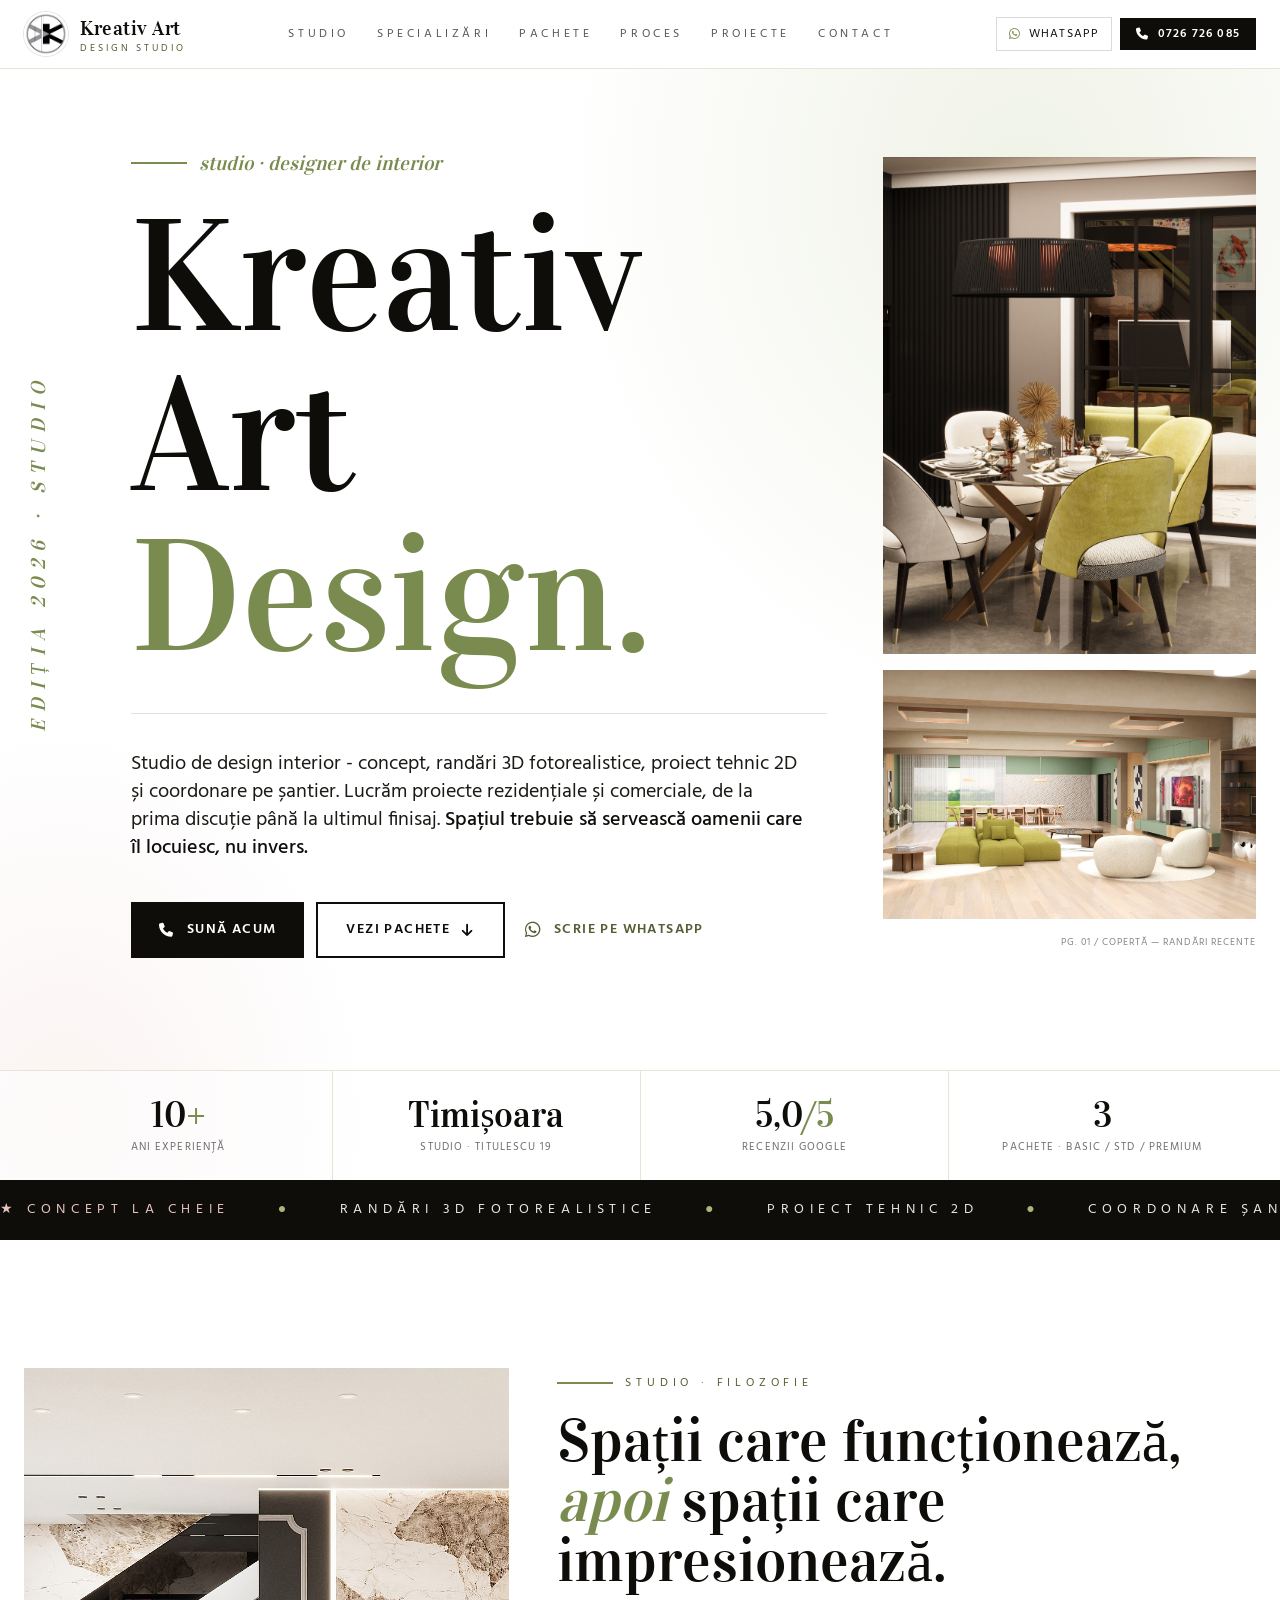
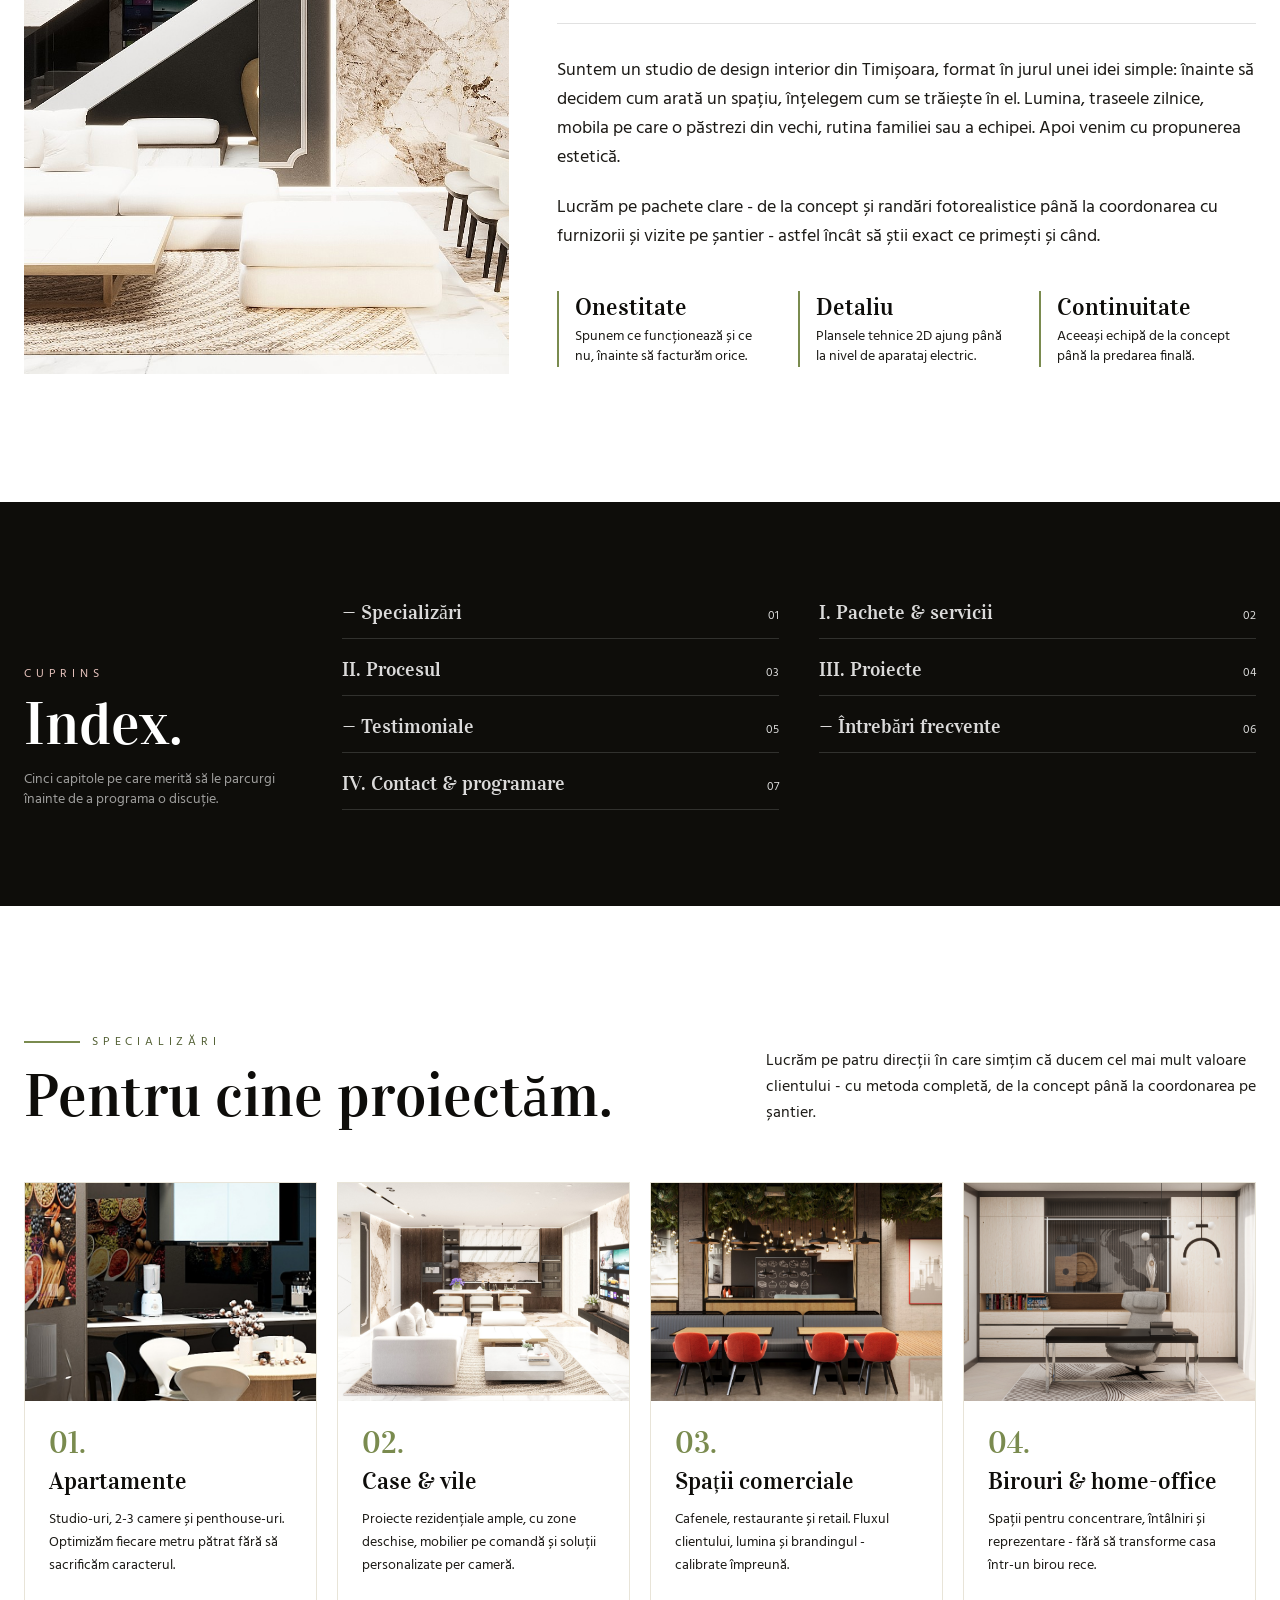
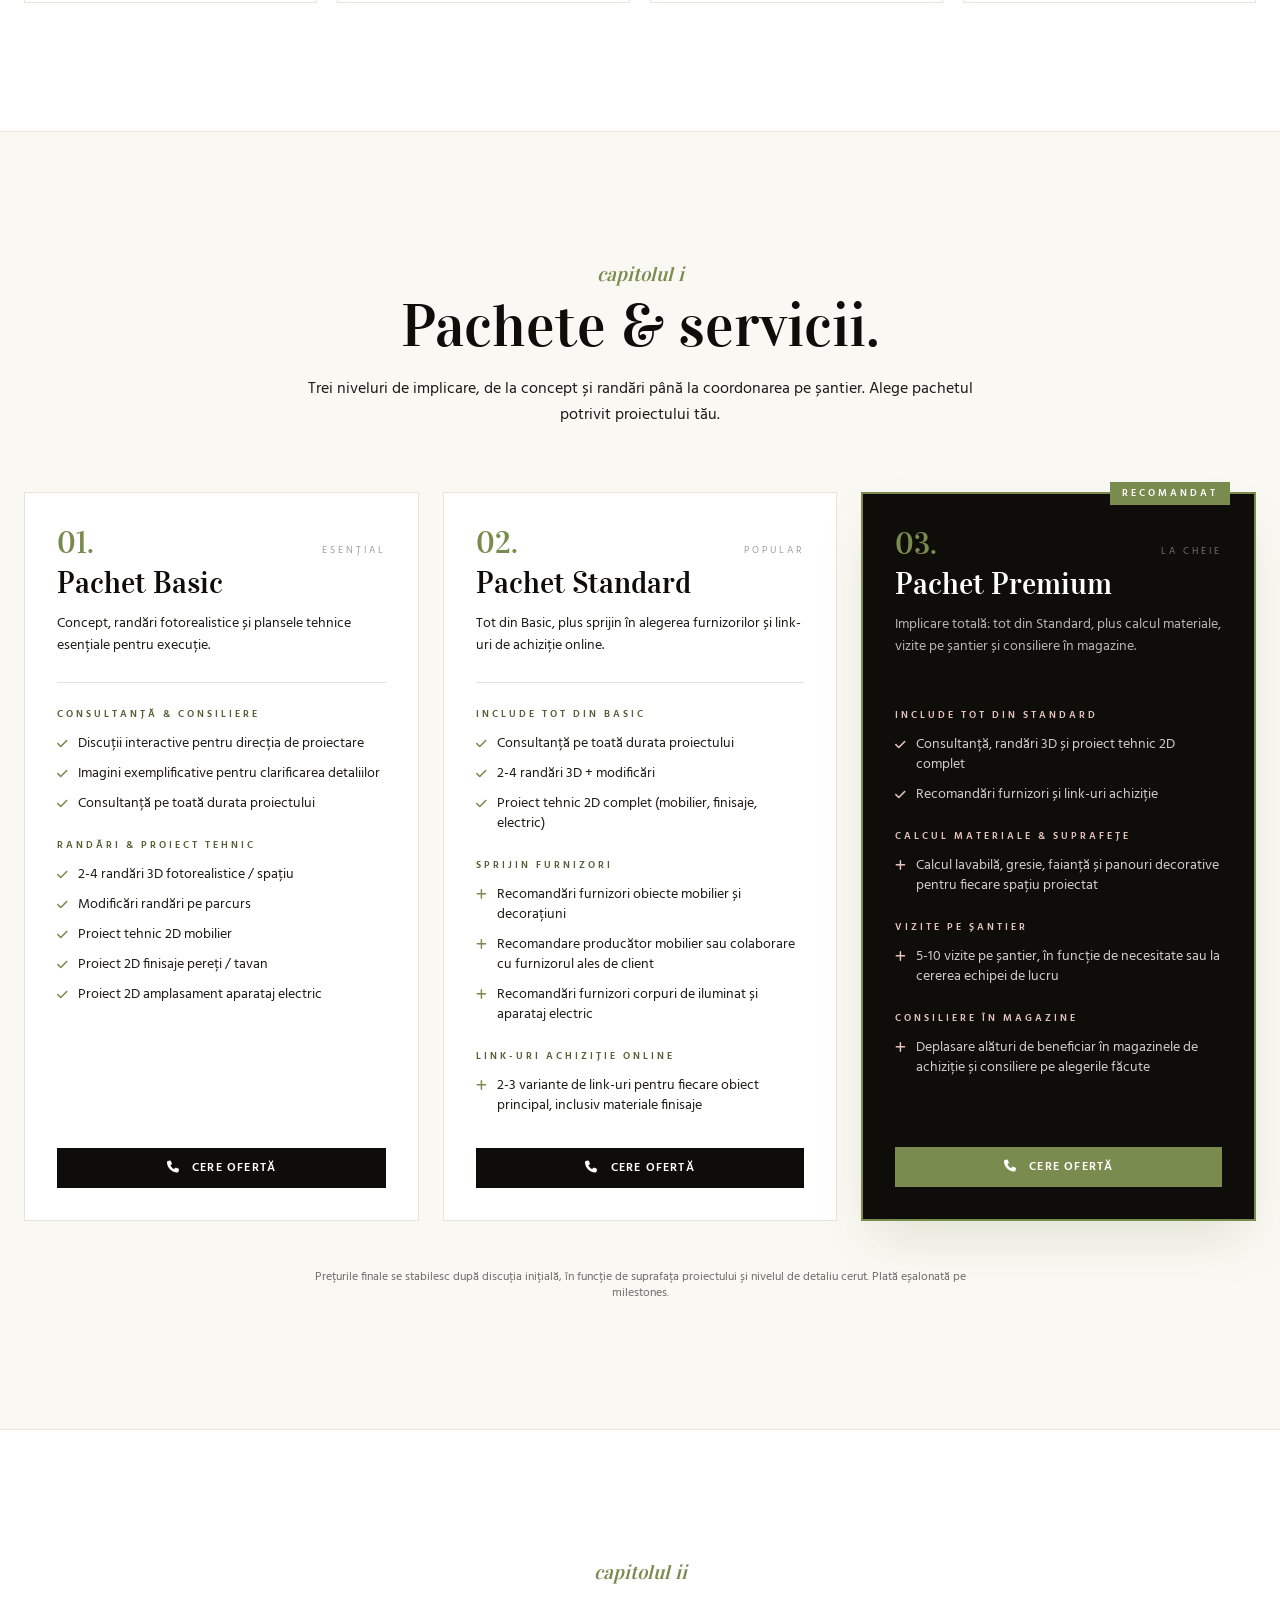
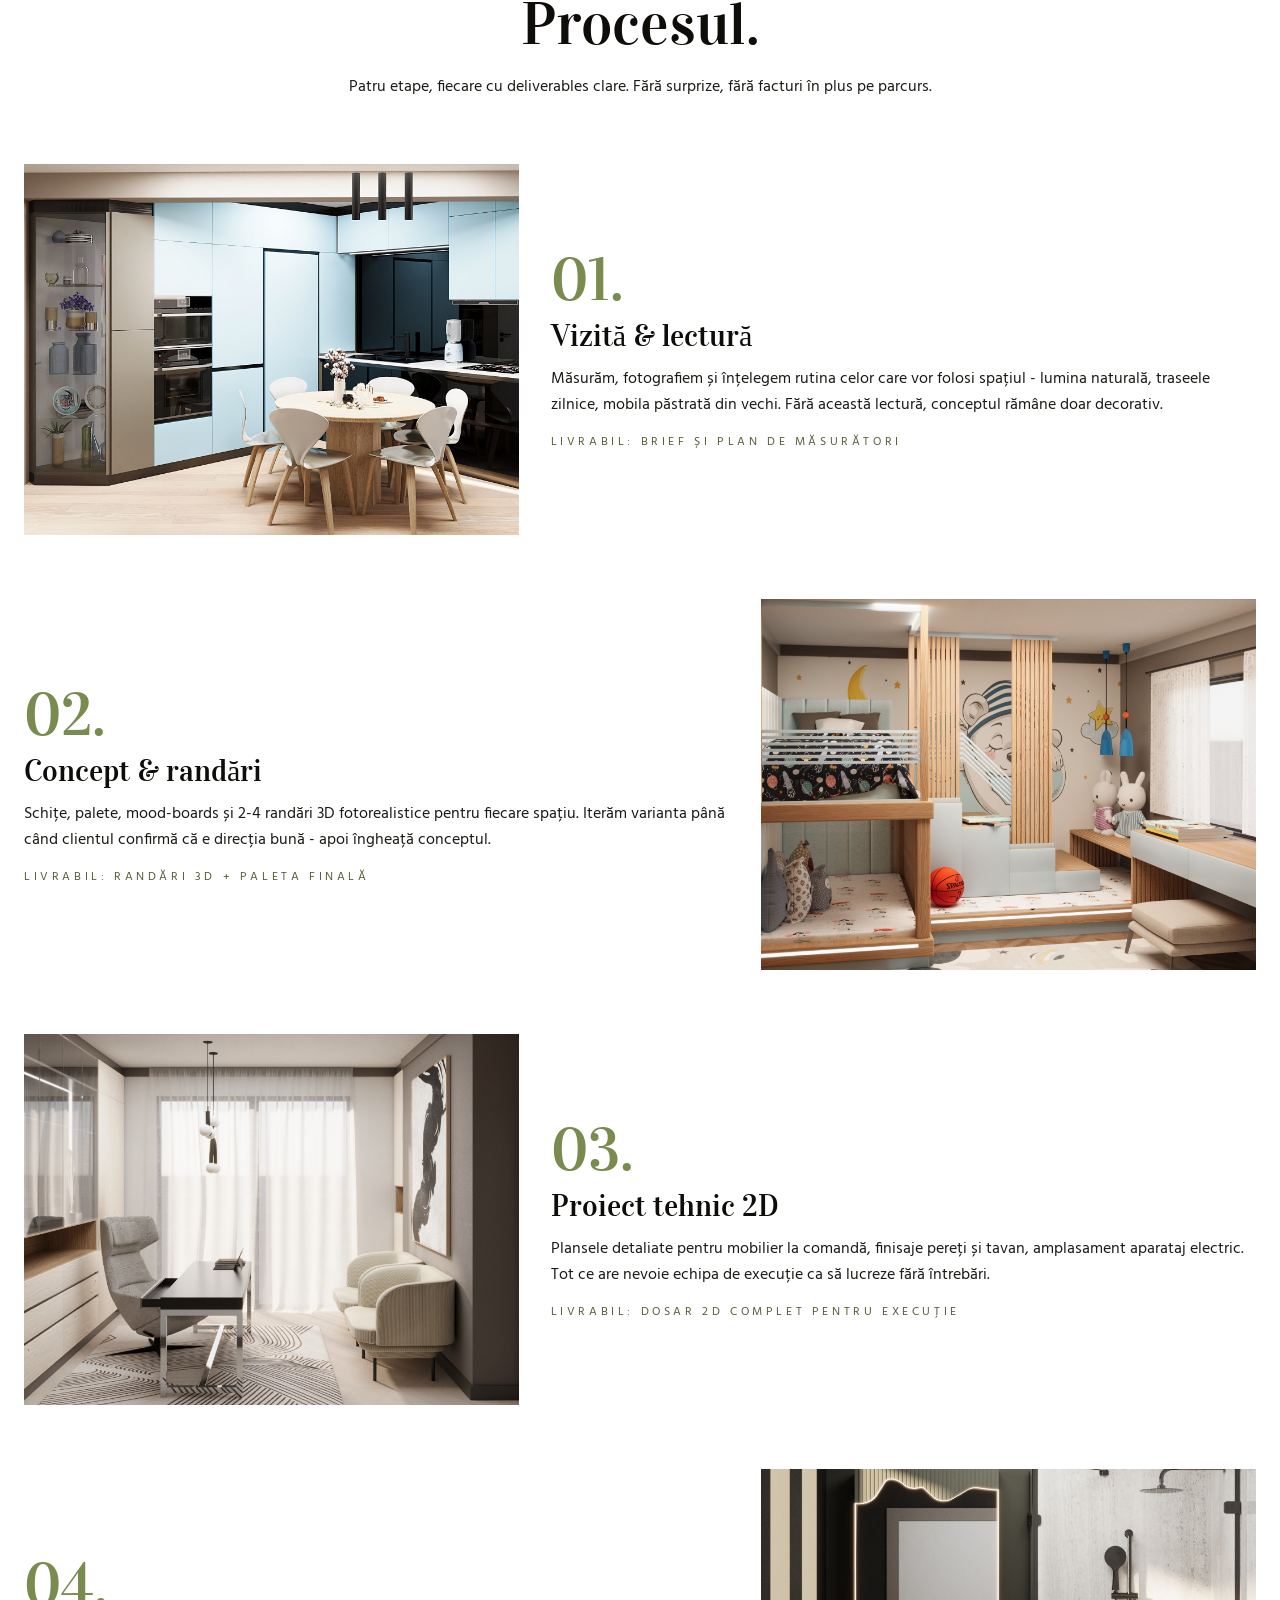
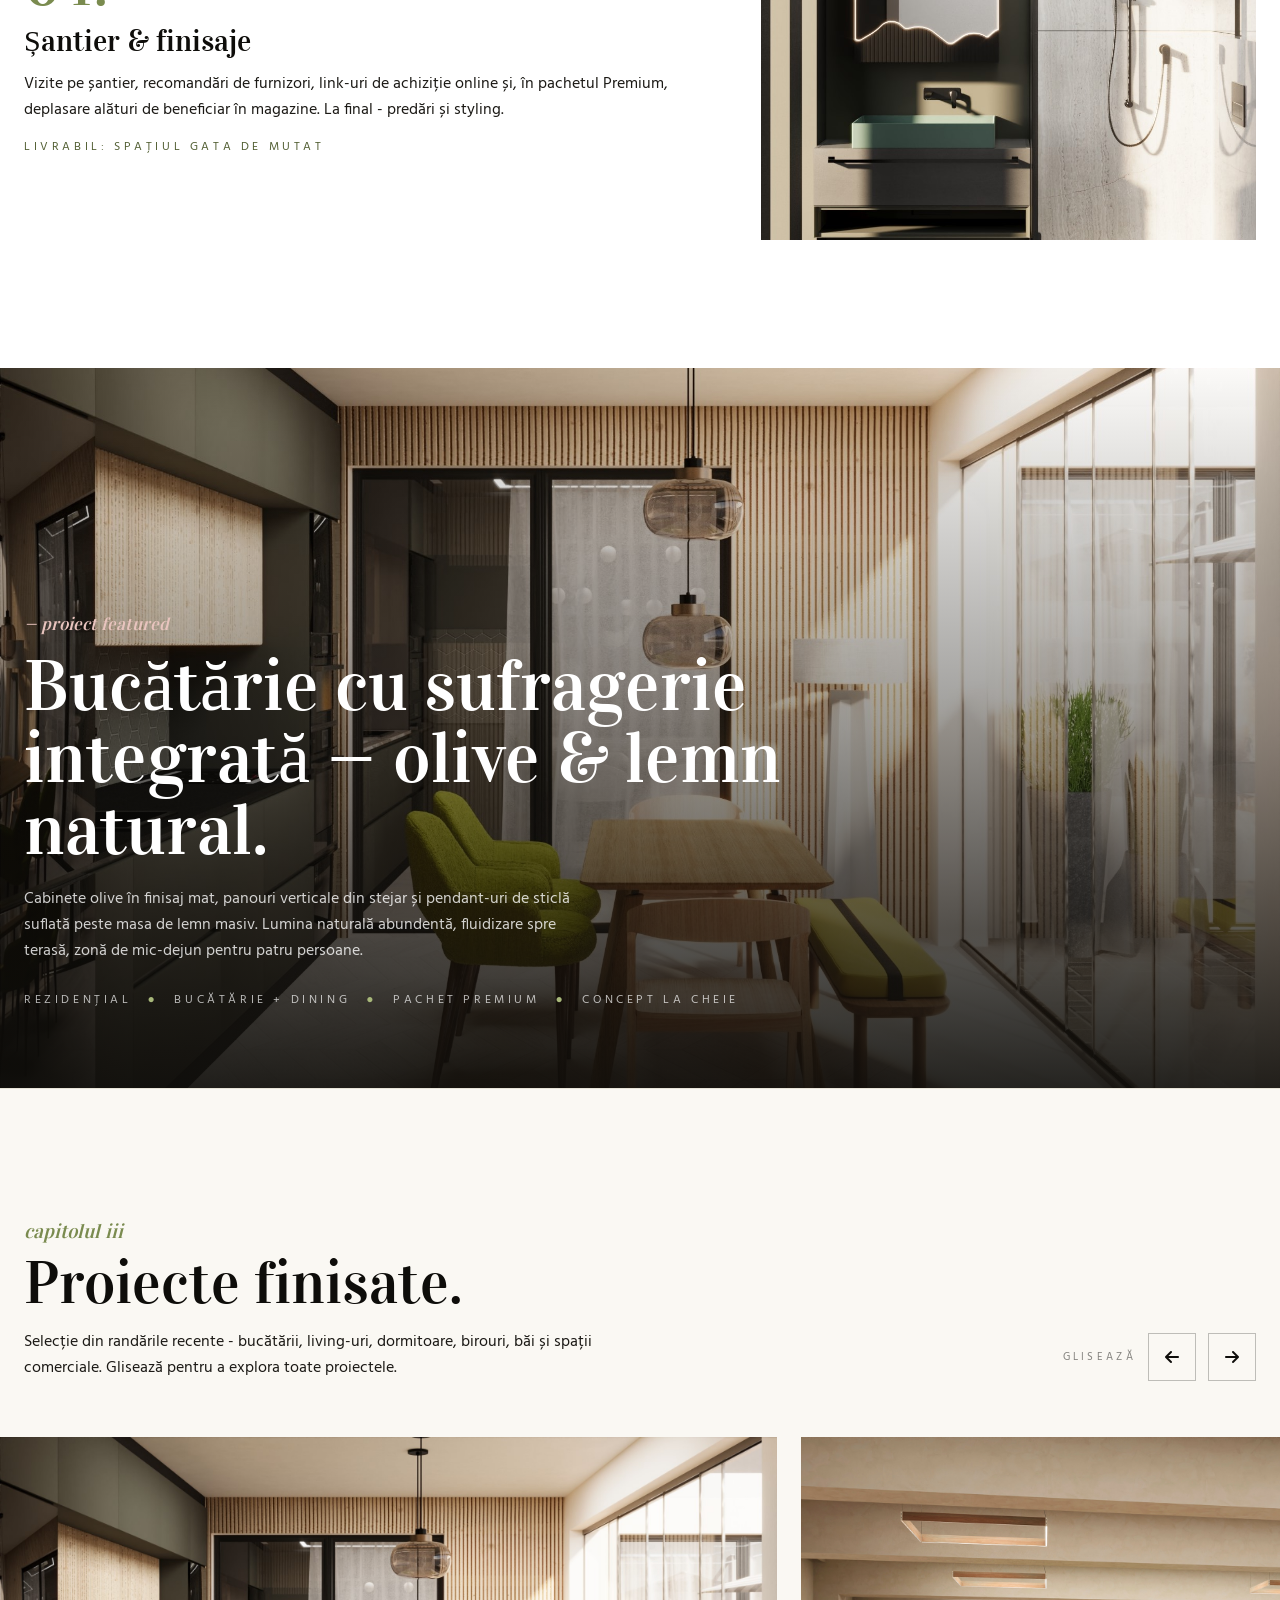
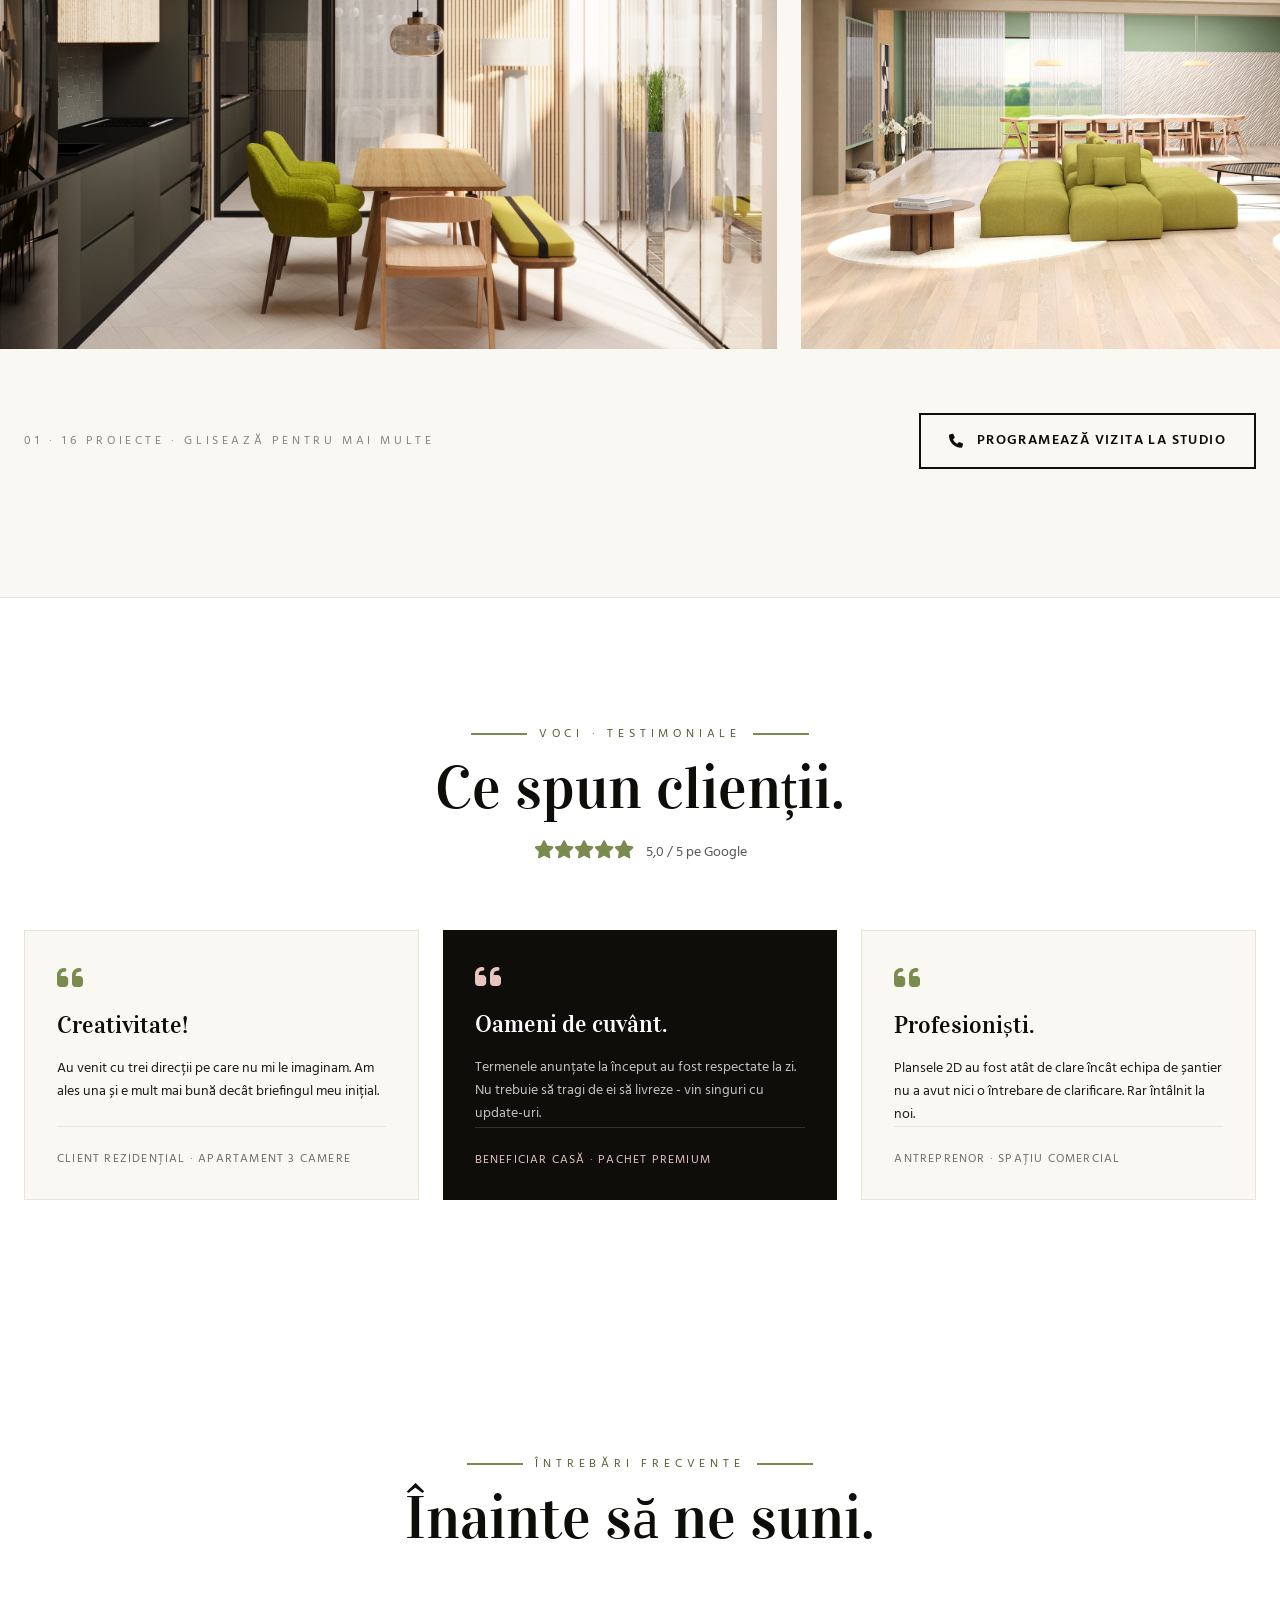
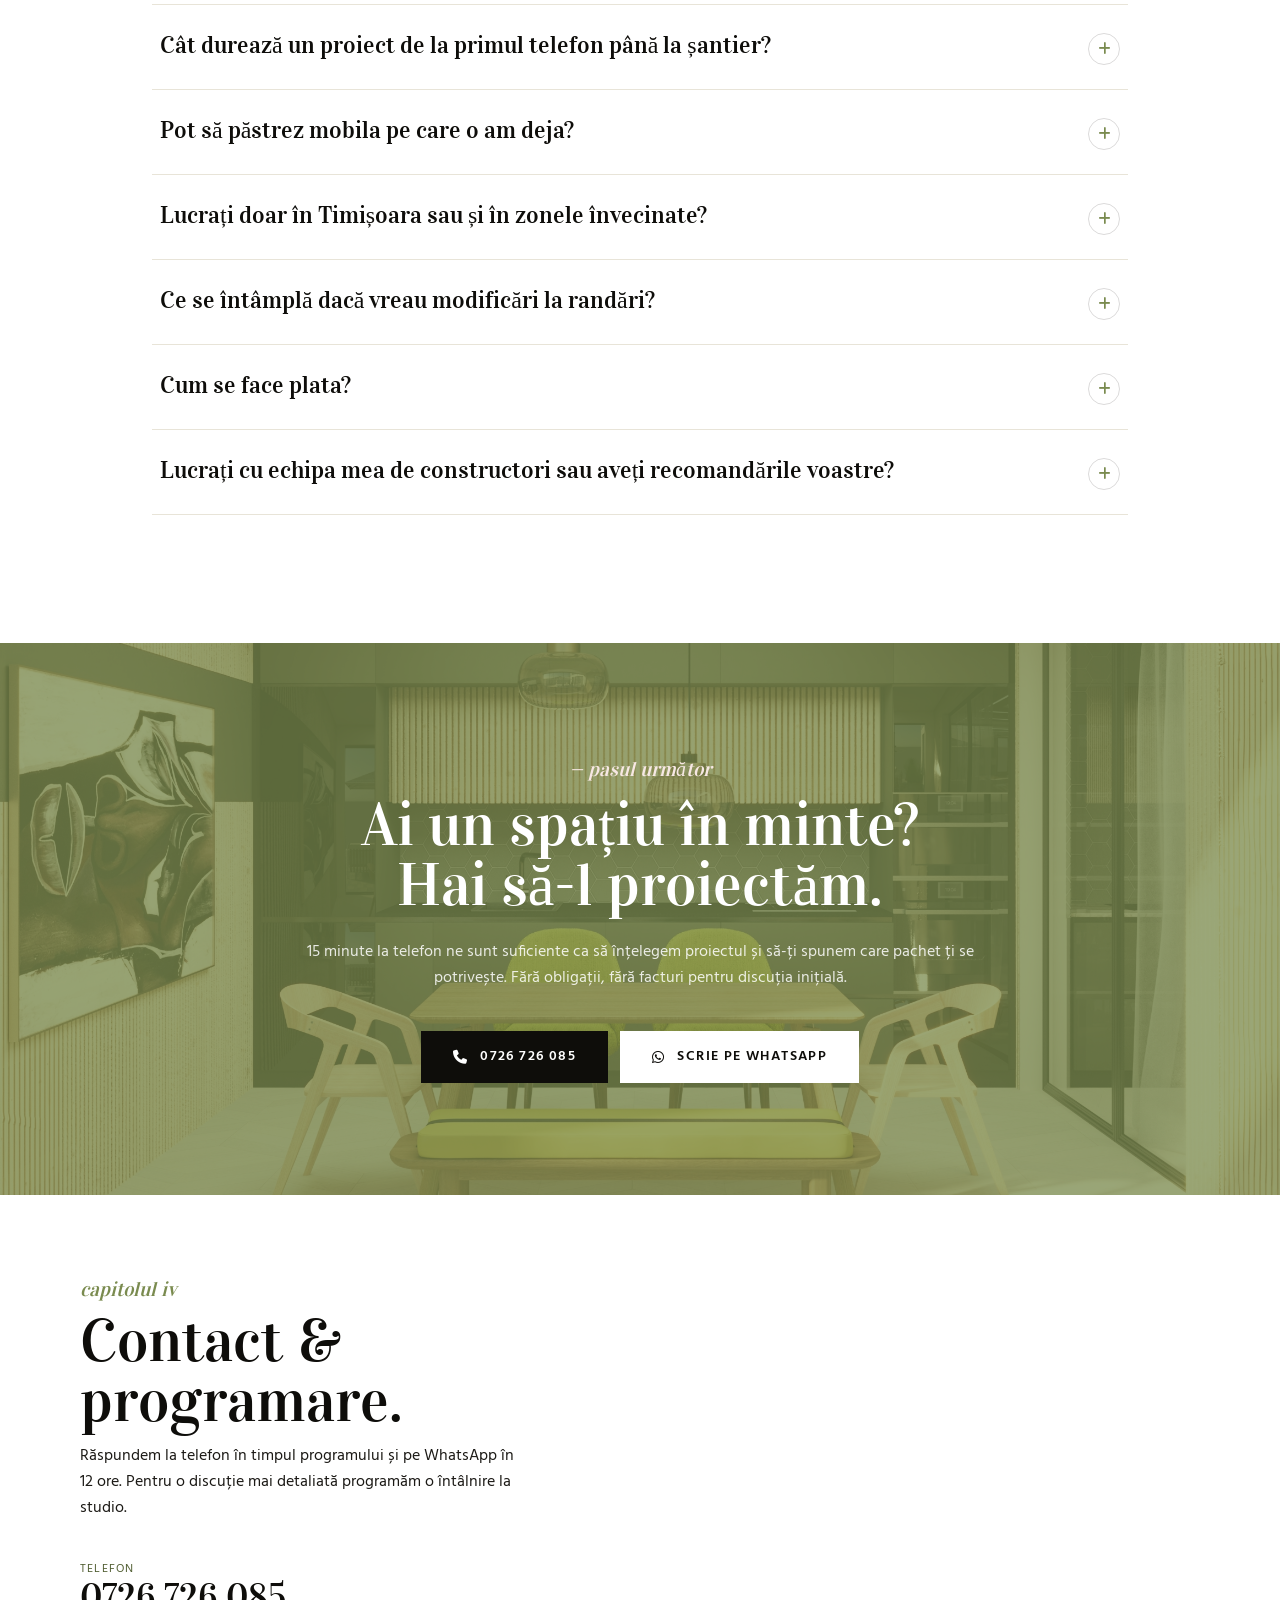
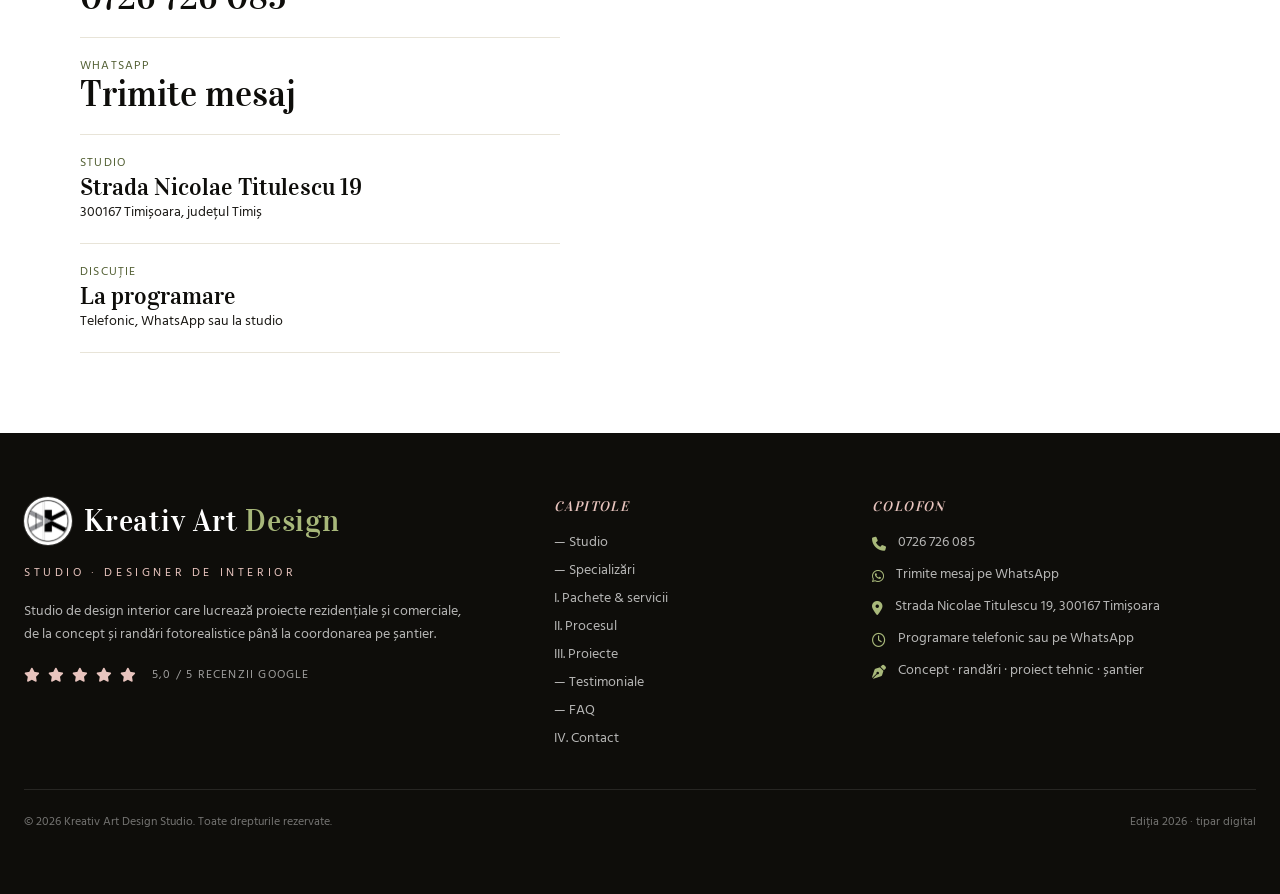
==== site/index.html @ 191ec1cc "initial: kreativ art design studio site with full seo + perf Editorial-style single-page site for Kr" ====
<!DOCTYPE html>
<html lang="ro">
<head>
<meta charset="UTF-8">
<meta name="viewport" content="width=device-width, initial-scale=1.0">
<title>Designer de Interior Timi&#537;oara - Kreativ Art Design Studio | 0726 726 085</title>
<meta name="description" content="Studio de design interior &#238;n Timi&#537;oara. Concept, rand&#259;ri 3D fotorealistice, proiect tehnic 2D &#537;i coordonare pe &#537;antier. Pachete Basic, Standard &#537;i Premium pentru rezidential &#537;i comercial. Sun&#259; 0726 726 085.">
<meta name="robots" content="index,follow,max-image-preview:large">
<meta name="author" content="Kreativ Art Design Studio">
<link rel="canonical" href="https://kreativartdesign.ro/">

<meta name="theme-color" content="#7a8b4f">
<link rel="icon" type="image/x-icon" href="favicon.ico">
<link rel="apple-touch-icon" href="apple-touch-icon.png">

<meta property="og:type" content="website">
<meta property="og:locale" content="ro_RO">
<meta property="og:site_name" content="Kreativ Art Design Studio">
<meta property="og:title" content="Designer de Interior Timi&#537;oara - Kreativ Art Design Studio">
<meta property="og:description" content="Concept, rand&#259;ri 3D fotorealistice, proiect tehnic 2D &#537;i coordonare pe &#537;antier. Pachete Basic, Standard &#537;i Premium &#238;n Timi&#537;oara.">
<meta property="og:url" content="https://kreativartdesign.ro/">
<meta property="og:image" content="https://kreativartdesign.ro/og-cover.png">
<meta property="og:image:width" content="1200">
<meta property="og:image:height" content="630">
<meta property="og:image:alt" content="Kreativ Art Design Studio - designer de interior Timi&#537;oara">

<meta name="twitter:card" content="summary_large_image">
<meta name="twitter:title" content="Designer de Interior Timi&#537;oara - Kreativ Art Design">
<meta name="twitter:description" content="Concept, rand&#259;ri 3D, proiect tehnic 2D &#537;i coordonare pe &#537;antier &#238;n Timi&#537;oara. 0726 726 085.">
<meta name="twitter:image" content="https://kreativartdesign.ro/og-cover.png">

<meta name="geo.region" content="RO-TM">
<meta name="geo.placename" content="Timi&#537;oara, Timi&#537;">
<meta name="geo.position" content="45.7489;21.2087">
<meta name="ICBM" content="45.7489, 21.2087">

<script type="application/ld+json">
{
  "@context": "https://schema.org",
  "@graph": [
    {
      "@type": ["InteriorDesigner","LocalBusiness","ProfessionalService"],
      "@id": "https://kreativartdesign.ro/#localbusiness",
      "name": "Kreativ Art Design Studio",
      "alternateName": "Kreativ Art Design",
      "description": "Studio de design interior din Timișoara - concept, randări 3D fotorealistice, proiect tehnic 2D și coordonare pe șantier pentru proiecte rezidențiale și comerciale.",
      "url": "https://kreativartdesign.ro/",
      "image": "https://kreativartdesign.ro/og-cover.png",
      "logo": "https://kreativartdesign.ro/logo/737780c9-791a-48b4-a59b-40d931b1de1c.jpg",
      "telephone": "+40726726085",
      "priceRange": "$$",
      "currenciesAccepted": "RON",
      "paymentAccepted": "Cash, Credit Card, Bank Transfer",
      "address": {
        "@type": "PostalAddress",
        "streetAddress": "Strada Nicolae Titulescu 19",
        "addressLocality": "Timișoara",
        "postalCode": "300167",
        "addressRegion": "Timiș",
        "addressCountry": "RO"
      },
      "geo": {
        "@type": "GeoCoordinates",
        "latitude": 45.7489,
        "longitude": 21.2087
      },
      "hasMap": "https://www.google.com/maps?q=Strada+Nicolae+Titulescu+19,+Timi%C8%99oara+300167",
      "areaServed": [
        {"@type": "City", "name": "Timișoara"},
        {"@type": "AdministrativeArea", "name": "Județul Timiș"}
      ],
      "openingHoursSpecification": [{
        "@type": "OpeningHoursSpecification",
        "dayOfWeek": ["Monday","Tuesday","Wednesday","Thursday","Friday"],
        "opens": "09:00",
        "closes": "18:00"
      }],
      "knowsAbout": [
        "Design interior rezidențial",
        "Design interior comercial",
        "Randări 3D fotorealistice",
        "Proiect tehnic 2D",
        "Coordonare șantier",
        "Mobilier la comandă",
        "Amenajări apartamente",
        "Amenajări case și vile"
      ],
      "aggregateRating": {
        "@type": "AggregateRating",
        "ratingValue": "5.0",
        "reviewCount": "12",
        "bestRating": "5",
        "worstRating": "1"
      },
      "hasOfferCatalog": {
        "@type": "OfferCatalog",
        "name": "Pachete design interior - Kreativ Art Design Studio",
        "itemListElement": [
          {"@type": "Offer", "name": "Pachet Basic", "itemOffered": {"@type": "Service", "name": "Pachet Basic - concept și proiect tehnic", "description": "Concept, 2-4 randări 3D fotorealistice per spațiu cu modificări incluse, proiect tehnic 2D pentru mobilier, finisaje și amplasament aparataj electric."}},
          {"@type": "Offer", "name": "Pachet Standard", "itemOffered": {"@type": "Service", "name": "Pachet Standard - design interior cu sprijin furnizori", "description": "Tot din Basic plus recomandări furnizori mobilier, decorațiuni și iluminat, link-uri de achiziție online (2-3 variante per obiect)."}},
          {"@type": "Offer", "name": "Pachet Premium", "itemOffered": {"@type": "Service", "name": "Pachet Premium - la cheie cu coordonare șantier", "description": "Tot din Standard plus calcul materiale (lavabilă, gresie, faianță, panouri), 5-10 vizite pe șantier și consiliere în magazine alături de beneficiar."}},
          {"@type": "Offer", "itemOffered": {"@type": "Service", "name": "Design interior apartamente Timișoara", "description": "Studio-uri, apartamente 2-3 camere și penthouse-uri - optimizare metru pătrat și caracter."}},
          {"@type": "Offer", "itemOffered": {"@type": "Service", "name": "Design interior case și vile", "description": "Proiecte rezidențiale ample cu zone deschise, mobilier pe comandă și soluții personalizate per cameră."}},
          {"@type": "Offer", "itemOffered": {"@type": "Service", "name": "Design interior spații comerciale", "description": "Cafenele, restaurante și retail - flux client, lumină și branding calibrate împreună."}},
          {"@type": "Offer", "itemOffered": {"@type": "Service", "name": "Design birouri și home-office", "description": "Spații pentru concentrare, întâlniri și reprezentare fără ca locuința să devină un birou rece."}}
        ]
      }
    },
    {
      "@type": "WebSite",
      "@id": "https://kreativartdesign.ro/#website",
      "url": "https://kreativartdesign.ro/",
      "name": "Kreativ Art Design Studio",
      "inLanguage": "ro-RO",
      "publisher": {"@id": "https://kreativartdesign.ro/#localbusiness"}
    },
    {
      "@type": "FAQPage",
      "@id": "https://kreativartdesign.ro/#faq",
      "mainEntity": [
        {
          "@type": "Question",
          "name": "Cât durează un proiect de la primul telefon până la șantier?",
          "acceptedAnswer": {"@type": "Answer", "text": "Pentru un apartament tipic, conceptul + randările durează 3-5 săptămâni, iar proiectul tehnic 2D mai ia 2-3 săptămâni. Pentru case sau spații comerciale, planificăm minim 8-10 săptămâni înainte de începerea șantierului."}
        },
        {
          "@type": "Question",
          "name": "Pot să păstrez mobila pe care o am deja?",
          "acceptedAnswer": {"@type": "Answer", "text": "Da. La etapa de vizită inventariem ce vrei să păstrezi - canapele, biblioteci, piese cu valoare emoțională - și conceptul se construiește în jurul lor. E mai ieftin pentru tine și sustenabil ca abordare."}
        },
        {
          "@type": "Question",
          "name": "Lucrați doar în Timișoara sau și în zonele învecinate?",
          "acceptedAnswer": {"@type": "Answer", "text": "Studio-ul este în Timișoara și aici concentrăm activitatea, de la prima vizită până la ultima vizită pe șantier. Pentru proiecte din afara orașului discutăm de la caz la caz."}
        },
        {
          "@type": "Question",
          "name": "Ce se întâmplă dacă vreau modificări la randări?",
          "acceptedAnswer": {"@type": "Answer", "text": "Modificările sunt incluse în toate cele trei pachete - iterăm până când randarea reflectă exact ce vrei. La un moment dat înghețăm conceptul de comun acord, ca să putem trece la proiectul tehnic."}
        },
        {
          "@type": "Question",
          "name": "Cum se face plata?",
          "acceptedAnswer": {"@type": "Answer", "text": "Plata se eșalonează pe etape: avans la semnarea contractului, tranșă după aprobarea conceptului și restul la livrarea proiectului tehnic. Pentru pachetul Premium, vizitele și consilierea în magazine se contractează separat după caz."}
        },
        {
          "@type": "Question",
          "name": "Lucrați cu echipa mea de constructori sau aveți recomandările voastre?",
          "acceptedAnswer": {"@type": "Answer", "text": "Amândouă variantele funcționează. Putem lucra cu echipa ta - plansele tehnice 2D sunt suficient de detaliate să fie executate de orice firmă serioasă. Sau venim cu recomandări de antreprenori și furnizori cu care am mai colaborat."}
        }
      ]
    }
  ]
}
</script>

<link rel="preconnect" href="https://fonts.googleapis.com">
<link rel="preconnect" href="https://fonts.gstatic.com" crossorigin>
<link rel="preconnect" href="https://cdnjs.cloudflare.com" crossorigin>
<link rel="dns-prefetch" href="https://unpkg.com">
<link href="https://fonts.googleapis.com/css2?family=Vidaloka&family=Hind:wght@300;400;500;600;700&display=swap" rel="stylesheet">

<link rel="stylesheet" href="styles.css">
<link rel="stylesheet" href="https://cdnjs.cloudflare.com/ajax/libs/font-awesome/6.5.1/css/all.min.css">
<link href="https://unpkg.com/aos@2.3.1/dist/aos.css" rel="stylesheet">
<style>
  body { font-family: 'Hind', sans-serif; background: #ffffff; color: #0e0d0a; }
  .display { font-family: 'Vidaloka', serif; }
  .sr-only { position:absolute; width:1px; height:1px; padding:0; margin:-1px; overflow:hidden; clip:rect(0,0,0,0); white-space:nowrap; border:0; }
  .num { font-family: 'Vidaloka', serif; color: #7a8b4f; }
  .hairline { width: 100%; height: 1px; background: rgba(14,13,10,0.12); }
  .accent-bar { width: 56px; height: 2px; background: #7a8b4f; }
  html, body { overflow-x: clip; }

  /* Vertical decorative text */
  .vrl { writing-mode: vertical-rl; transform: rotate(180deg); letter-spacing: 0.4em; }

  /* Marquee */
  .marquee-track { display: flex; gap: 3rem; width: max-content; animation: marquee 38s linear infinite; }
  @keyframes marquee {
    0% { transform: translateX(0); }
    100% { transform: translateX(-50%); }
  }

  /* Project image hover */
  .zoom { overflow: hidden; }
  .zoom img { transition: transform 700ms cubic-bezier(0.16, 1, 0.3, 1); }
  .zoom:hover img { transform: scale(1.05); }

  /* FAQ details marker */
  details > summary { list-style: none; cursor: pointer; }
  details > summary::-webkit-details-marker { display: none; }
  details[open] .faq-icon { transform: rotate(45deg); }
  .faq-icon { transition: transform 250ms; }

  /* Subtle dotted divider */
  .dot-row { background-image: radial-gradient(circle, rgba(14,13,10,0.18) 1px, transparent 1.4px); background-size: 14px 14px; background-repeat: repeat-x; height: 14px; }

  /* Hero gradient hint */
  .hero-bg { background:
    radial-gradient(60% 80% at 80% 10%, rgba(168,184,122,0.18), transparent 60%),
    radial-gradient(40% 60% at 5% 95%, rgba(232,196,190,0.20), transparent 60%),
    #ffffff;
  }
</style>
</head>
<body class="bg-white text-ink-700">

<!-- ================= HEADER ================= -->
<header class="sticky top-0 z-50 bg-white/90 backdrop-blur border-b border-line">
  <div class="max-w-7xl mx-auto px-4 md:px-6 py-3 flex items-center justify-between gap-4">
    <a href="#book" class="flex items-center gap-3 shrink-0">
      <img src="logo/737780c9-791a-48b4-a59b-40d931b1de1c.jpg" alt="Kreativ Art Design Studio" class="h-11 w-11 rounded-full object-cover ring-1 ring-line">
      <span class="hidden sm:flex flex-col leading-tight">
        <span class="display text-xl text-ink-700 tracking-wide">Kreativ Art</span>
        <span class="text-[10px] uppercase tracking-[0.3em] text-olive-700">design studio</span>
      </span>
    </a>
    <nav class="hidden lg:flex items-center gap-7 text-xs uppercase tracking-[0.3em] text-ink-700/70">
      <a href="#filozofie" class="hover:text-olive-500 transition">Studio</a>
      <a href="#specializari" class="hover:text-olive-500 transition">Specializări</a>
      <a href="#capitole" class="hover:text-olive-500 transition">Pachete</a>
      <a href="#proces" class="hover:text-olive-500 transition">Proces</a>
      <a href="#proiecte" class="hover:text-olive-500 transition">Proiecte</a>
      <a href="#contact" class="hover:text-olive-500 transition">Contact</a>
    </nav>
    <div class="flex items-center gap-2 shrink-0">
      <a href="https://wa.me/40726726085" class="hidden md:inline-flex items-center gap-2 border border-ink-700/15 hover:border-olive-500 hover:text-olive-500 text-xs uppercase tracking-widest px-3 py-2 transition">
        <i class="fa-brands fa-whatsapp text-olive-500"></i> WhatsApp
      </a>
      <a href="tel:0726726085" aria-label="Sun&#259; 0726 726 085" class="inline-flex items-center gap-2 bg-ink-700 text-white hover:bg-olive-500 px-4 py-2 text-xs uppercase tracking-widest font-semibold transition">
        <i class="fa-solid fa-phone"></i> <span class="hidden sm:inline">0726 726 085</span>
      </a>
    </div>
  </div>
</header>

<!-- ================= HERO ================= -->
<section id="book" class="hero-bg relative">
  <div class="max-w-7xl mx-auto px-4 md:px-6 pt-8 md:pt-20 pb-12 md:pb-28 grid lg:grid-cols-12 gap-8 lg:gap-14 items-center">
    <!-- Vertical edition tag -->
    <div class="hidden lg:block lg:col-span-1">
      <p class="display italic text-olive-500 text-xl vrl">EDIȚIA 2026 · STUDIO</p>
    </div>

    <!-- Headline + copy -->
    <div class="lg:col-span-7" data-aos="fade-up">
      <div class="flex items-center gap-3 mb-4 md:mb-5">
        <span class="accent-bar"></span>
        <p class="display italic text-olive-500 text-base md:text-xl">studio · designer de interior</p>
      </div>
      <h1 class="display text-[3.25rem] sm:text-7xl md:text-8xl lg:text-[10rem] leading-[0.92] text-ink-700">
        Kreativ<br>Art<br><span class="text-olive-500">Design.</span>
      </h1>
      <h2 class="sr-only">Designer de interior &#238;n Timi&#537;oara &#8211; concept, rand&#259;ri 3D, proiect tehnic 2D &#537;i coordonare &#537;antier</h2>
      <div class="hairline my-6 md:my-9"></div>
      <p class="text-base md:text-xl text-ink-500 leading-relaxed max-w-2xl">
        Studio de design interior - concept, randări 3D fotorealistice, proiect tehnic 2D și coordonare pe șantier.
        Lucrăm proiecte rezidențiale și comerciale, de la prima discuție până la ultimul finisaj.
        <span class="text-ink-700 font-medium">Spațiul trebuie să servească oamenii care îl locuiesc, nu invers.</span>
      </p>
      <div class="mt-7 md:mt-10 flex flex-col sm:flex-row sm:flex-wrap gap-3">
        <a href="tel:0726726085" class="inline-flex items-center justify-center gap-3 bg-ink-700 text-white px-7 py-4 hover:bg-olive-500 transition font-semibold text-sm uppercase tracking-widest">
          <i class="fa-solid fa-phone"></i> Sună acum
        </a>
        <a href="#capitole" class="inline-flex items-center justify-center gap-3 border-2 border-ink-700 text-ink-700 px-7 py-4 hover:bg-ink-700 hover:text-white transition font-semibold text-sm uppercase tracking-widest">
          Vezi pachete <i class="fa-solid fa-arrow-down"></i>
        </a>
        <a href="https://wa.me/40726726085" class="inline-flex items-center justify-center gap-3 text-olive-700 hover:text-olive-500 px-2 py-4 transition font-semibold text-sm uppercase tracking-widest">
          <i class="fa-brands fa-whatsapp text-lg"></i> Scrie pe WhatsApp
        </a>
      </div>
    </div>

    <!-- Photo stack: stacked landscape on mobile, portrait pair on lg -->
    <div class="lg:col-span-4 grid grid-cols-1 sm:grid-cols-2 lg:grid-cols-1 gap-3 sm:gap-4" data-aos="fade-left">
      <div class="zoom aspect-[16/10] sm:aspect-[3/4] lg:aspect-[3/4] bg-rose-300 overflow-hidden">
        <img src="images/Bucataria%206.jpg" alt="Render bucătărie - proiect Kreativ Art Design Studio" class="w-full h-full object-cover">
      </div>
      <div class="zoom aspect-[16/10] sm:aspect-[4/5] lg:aspect-[3/2] bg-olive-200 overflow-hidden">
        <img src="images/1.1.jpg" alt="Living open-plan cu canapele verzi și pereți sage" class="w-full h-full object-cover">
      </div>
      <p class="hidden lg:block text-[10px] uppercase tracking-widest text-ink-700/50 text-right">PG. 01 / COPERTĂ — randări recente</p>
    </div>
  </div>

  <!-- Inline stat strip -->
  <div class="border-t border-line bg-white/60">
    <div class="max-w-7xl mx-auto px-2 md:px-6 grid grid-cols-2 md:grid-cols-4 divide-x divide-line">
      <div class="py-5 md:py-6 px-3 md:px-4 text-center">
        <p class="display text-2xl md:text-4xl text-ink-700">10<span class="text-olive-500">+</span></p>
        <p class="text-[10px] md:text-[11px] uppercase tracking-widest text-ink-700/60 mt-1">ani experiență</p>
      </div>
      <div class="py-5 md:py-6 px-3 md:px-4 text-center">
        <p class="display text-2xl md:text-4xl text-ink-700">Timișoara</p>
        <p class="text-[10px] md:text-[11px] uppercase tracking-widest text-ink-700/60 mt-1">studio · Titulescu 19</p>
      </div>
      <div class="py-5 md:py-6 px-3 md:px-4 text-center">
        <p class="display text-2xl md:text-4xl text-ink-700">5,0<span class="text-olive-500">/5</span></p>
        <p class="text-[10px] md:text-[11px] uppercase tracking-widest text-ink-700/60 mt-1">recenzii Google</p>
      </div>
      <div class="py-5 md:py-6 px-3 md:px-4 text-center">
        <p class="display text-2xl md:text-4xl text-ink-700">3</p>
        <p class="text-[10px] md:text-[11px] uppercase tracking-widest text-ink-700/60 mt-1">pachete · Basic / Std / Premium</p>
      </div>
    </div>
  </div>
</section>

<!-- ================= MARQUEE STRIP ================= -->
<section class="bg-ink-700 text-white py-5 overflow-hidden">
  <div class="marquee-track text-[11px] md:text-sm uppercase tracking-[0.4em] whitespace-nowrap">
    <span class="text-rose-300">★ Concept la cheie</span>
    <span class="text-olive-300">●</span>
    <span class="text-white/90">Randări 3D fotorealistice</span>
    <span class="text-olive-300">●</span>
    <span class="text-white/90">Proiect tehnic 2D</span>
    <span class="text-olive-300">●</span>
    <span class="text-white/90">Coordonare șantier</span>
    <span class="text-olive-300">●</span>
    <span class="text-white/90">Timișoara</span>
    <span class="text-olive-300">●</span>
    <span class="text-rose-300">★ 5,0 / 5 Google</span>
    <span class="text-olive-300">●</span>
    <!-- Duplicate for seamless loop -->
    <span class="text-rose-300">★ Concept la cheie</span>
    <span class="text-olive-300">●</span>
    <span class="text-white/90">Randări 3D fotorealistice</span>
    <span class="text-olive-300">●</span>
    <span class="text-white/90">Proiect tehnic 2D</span>
    <span class="text-olive-300">●</span>
    <span class="text-white/90">Coordonare șantier</span>
    <span class="text-olive-300">●</span>
    <span class="text-white/90">Timișoara</span>
    <span class="text-olive-300">●</span>
    <span class="text-rose-300">★ 5,0 / 5 Google</span>
    <span class="text-olive-300">●</span>
  </div>
</section>

<!-- ================= FILOZOFIE / DESPRE ================= -->
<section id="filozofie" class="py-24 md:py-32 bg-white">
  <div class="max-w-7xl mx-auto px-4 md:px-6 grid lg:grid-cols-12 gap-12 items-center">
    <div class="lg:col-span-5" data-aos="fade-right">
      <div class="zoom aspect-[4/5] overflow-hidden">
        <img src="images/3.2.jpg" alt="Living open-plan cu zonă de dining și marmură - proiect rezidențial" class="w-full h-full object-cover">
      </div>
    </div>

    <div class="lg:col-span-7" data-aos="fade-left">
      <div class="flex items-center gap-3 mb-5">
        <span class="accent-bar"></span>
        <p class="text-xs uppercase tracking-[0.4em] text-olive-700">studio · filozofie</p>
      </div>
      <h2 class="display text-4xl md:text-6xl text-ink-700 leading-[1.05]">
        Spații care funcționează,<br>
        <span class="text-olive-500 italic">apoi</span> spații care impresionează.
      </h2>
      <div class="hairline my-8"></div>
      <p class="text-ink-500 text-lg leading-relaxed">
        Suntem un studio de design interior din Timișoara, format în jurul unei idei simple: înainte să decidem cum arată un spațiu, înțelegem cum se trăiește în el. Lumina, traseele zilnice, mobila pe care o păstrezi din vechi, rutina familiei sau a echipei. Apoi venim cu propunerea estetică.
      </p>
      <p class="text-ink-500 text-lg leading-relaxed mt-5">
        Lucrăm pe pachete clare - de la concept și randări fotorealistice până la coordonarea cu furnizorii și vizite pe șantier - astfel încât să știi exact ce primești și când.
      </p>

      <div class="mt-10 grid sm:grid-cols-3 gap-6">
        <div class="border-l-2 border-olive-500 pl-4">
          <p class="display text-2xl text-ink-700">Onestitate</p>
          <p class="text-sm text-ink-500 mt-1">Spunem ce funcționează și ce nu, înainte să facturăm orice.</p>
        </div>
        <div class="border-l-2 border-olive-500 pl-4">
          <p class="display text-2xl text-ink-700">Detaliu</p>
          <p class="text-sm text-ink-500 mt-1">Plansele tehnice 2D ajung până la nivel de aparataj electric.</p>
        </div>
        <div class="border-l-2 border-olive-500 pl-4">
          <p class="display text-2xl text-ink-700">Continuitate</p>
          <p class="text-sm text-ink-500 mt-1">Aceeași echipă de la concept până la predarea finală.</p>
        </div>
      </div>
    </div>
  </div>
</section>

<!-- ================= INDEX / CUPRINS ================= -->
<section class="bg-ink-700 text-white py-20 md:py-24">
  <div class="max-w-7xl mx-auto px-4 md:px-6 grid lg:grid-cols-12 gap-10 items-end">
    <div class="lg:col-span-3">
      <p class="text-xs uppercase tracking-[0.4em] text-rose-300 mb-3">Cuprins</p>
      <h2 class="display text-5xl md:text-6xl">Index.</h2>
      <p class="text-white/60 text-sm mt-4 max-w-xs">Cinci capitole pe care merită să le parcurgi înainte de a programa o discuție.</p>
    </div>
    <div class="lg:col-span-9 grid sm:grid-cols-2 gap-x-10 gap-y-4 text-white/85" data-aos="fade-left">
      <a href="#specializari" class="flex justify-between items-baseline border-b border-white/15 pb-3 hover:text-rose-300 transition"><span class="display text-xl">— Specializări</span><span class="text-xs">01</span></a>
      <a href="#capitole" class="flex justify-between items-baseline border-b border-white/15 pb-3 hover:text-rose-300 transition"><span class="display text-xl">I. Pachete &amp; servicii</span><span class="text-xs">02</span></a>
      <a href="#proces" class="flex justify-between items-baseline border-b border-white/15 pb-3 hover:text-rose-300 transition"><span class="display text-xl">II. Procesul</span><span class="text-xs">03</span></a>
      <a href="#proiecte" class="flex justify-between items-baseline border-b border-white/15 pb-3 hover:text-rose-300 transition"><span class="display text-xl">III. Proiecte</span><span class="text-xs">04</span></a>
      <a href="#voci" class="flex justify-between items-baseline border-b border-white/15 pb-3 hover:text-rose-300 transition"><span class="display text-xl">— Testimoniale</span><span class="text-xs">05</span></a>
      <a href="#faq" class="flex justify-between items-baseline border-b border-white/15 pb-3 hover:text-rose-300 transition"><span class="display text-xl">— Întrebări frecvente</span><span class="text-xs">06</span></a>
      <a href="#contact" class="flex justify-between items-baseline border-b border-white/15 pb-3 hover:text-rose-300 transition"><span class="display text-xl">IV. Contact &amp; programare</span><span class="text-xs">07</span></a>
    </div>
  </div>
</section>

<!-- ================= SPECIALIZARI ================= -->
<section id="specializari" class="py-24 md:py-32 bg-white">
  <div class="max-w-7xl mx-auto px-4 md:px-6">
    <div class="grid lg:grid-cols-12 gap-10 mb-14 items-end">
      <div class="lg:col-span-7" data-aos="fade-up">
        <div class="flex items-center gap-3 mb-4">
          <span class="accent-bar"></span>
          <p class="text-xs uppercase tracking-[0.4em] text-olive-700">specializări</p>
        </div>
        <h2 class="display text-4xl md:text-6xl text-ink-700 leading-[1.05]">Pentru cine proiectăm.</h2>
      </div>
      <div class="lg:col-span-5" data-aos="fade-up" data-aos-delay="100">
        <p class="text-ink-500 leading-relaxed">Lucrăm pe patru direcții în care simțim că ducem cel mai mult valoare clientului - cu metoda completă, de la concept până la coordonarea pe șantier.</p>
      </div>
    </div>

    <div class="grid md:grid-cols-2 lg:grid-cols-4 gap-5" data-aos="fade-up">
      <article class="group border border-line hover:border-olive-500 transition bg-white">
        <div class="zoom aspect-[4/3] overflow-hidden bg-rose-100">
          <img src="images/Bucataria%202.jpg" alt="Apartament - bucătărie cu zonă de dining" class="w-full h-full object-cover">
        </div>
        <div class="p-6">
          <p class="num display text-3xl">01.</p>
          <h3 class="display text-2xl text-ink-700 mt-1">Apartamente</h3>
          <p class="text-sm text-ink-500 mt-3 leading-relaxed">Studio-uri, 2-3 camere și penthouse-uri. Optimizăm fiecare metru pătrat fără să sacrificăm caracterul.</p>
        </div>
      </article>
      <article class="group border border-line hover:border-olive-500 transition bg-white">
        <div class="zoom aspect-[4/3] overflow-hidden bg-rose-100">
          <img src="images/1.2.jpg" alt="Casă - living-dining open-plan cu finisaje de lux" class="w-full h-full object-cover">
        </div>
        <div class="p-6">
          <p class="num display text-3xl">02.</p>
          <h3 class="display text-2xl text-ink-700 mt-1">Case &amp; vile</h3>
          <p class="text-sm text-ink-500 mt-3 leading-relaxed">Proiecte rezidențiale ample, cu zone deschise, mobilier pe comandă și soluții personalizate per cameră.</p>
        </div>
      </article>
      <article class="group border border-line hover:border-olive-500 transition bg-white">
        <div class="zoom aspect-[4/3] overflow-hidden bg-rose-100">
          <img src="images/V%203.4.jpg" alt="Spațiu comercial - bistro / cafenea" class="w-full h-full object-cover">
        </div>
        <div class="p-6">
          <p class="num display text-3xl">03.</p>
          <h3 class="display text-2xl text-ink-700 mt-1">Spații comerciale</h3>
          <p class="text-sm text-ink-500 mt-3 leading-relaxed">Cafenele, restaurante și retail. Fluxul clientului, lumina și brandingul - calibrate împreună.</p>
        </div>
      </article>
      <article class="group border border-line hover:border-olive-500 transition bg-white">
        <div class="zoom aspect-[4/3] overflow-hidden bg-rose-100">
          <img src="images/Birou%201.jpg" alt="Home-office cu mobilier la comandă" class="w-full h-full object-cover">
        </div>
        <div class="p-6">
          <p class="num display text-3xl">04.</p>
          <h3 class="display text-2xl text-ink-700 mt-1">Birouri &amp; home-office</h3>
          <p class="text-sm text-ink-500 mt-3 leading-relaxed">Spații pentru concentrare, întâlniri și reprezentare - fără să transforme casa într-un birou rece.</p>
        </div>
      </article>
    </div>
  </div>
</section>

<!-- ================= PACHETE ================= -->
<section id="capitole" class="py-24 md:py-32 bg-sand border-y border-line">
  <div class="max-w-7xl mx-auto px-4 md:px-6">
    <div class="text-center mb-16" data-aos="fade-up">
      <p class="display italic text-olive-500 text-xl mb-2">capitolul i</p>
      <h2 class="display text-4xl md:text-6xl text-ink-700">Pachete &amp; servicii.</h2>
      <p class="text-ink-500 mt-5 max-w-2xl mx-auto leading-relaxed">Trei niveluri de implicare, de la concept și randări până la coordonarea pe șantier. Alege pachetul potrivit proiectului tău.</p>
    </div>

    <div class="grid md:grid-cols-3 gap-6 items-stretch" data-aos="fade-up">

      <!-- Basic -->
      <article class="bg-white border border-line p-8 flex flex-col">
        <div class="flex items-baseline justify-between">
          <p class="num display text-3xl">01.</p>
          <span class="text-[10px] uppercase tracking-[0.3em] text-ink-700/40">esențial</span>
        </div>
        <h3 class="display text-3xl text-ink-700 mt-1">Pachet Basic</h3>
        <p class="text-ink-500 mt-3 text-sm leading-relaxed">Concept, randări fotorealistice și plansele tehnice esențiale pentru execuție.</p>
        <div class="hairline my-6"></div>

        <p class="text-[10px] uppercase tracking-[0.3em] text-olive-700 mb-3 font-semibold">Consultanță &amp; consiliere</p>
        <ul class="space-y-2.5 text-sm text-ink-500 mb-6">
          <li class="flex gap-2.5"><i class="fa-solid fa-check text-olive-500 mt-1 text-xs"></i> <span>Discuții interactive pentru direcția de proiectare</span></li>
          <li class="flex gap-2.5"><i class="fa-solid fa-check text-olive-500 mt-1 text-xs"></i> <span>Imagini exemplificative pentru clarificarea detaliilor</span></li>
          <li class="flex gap-2.5"><i class="fa-solid fa-check text-olive-500 mt-1 text-xs"></i> <span>Consultanță pe toată durata proiectului</span></li>
        </ul>

        <p class="text-[10px] uppercase tracking-[0.3em] text-olive-700 mb-3 font-semibold">Randări &amp; proiect tehnic</p>
        <ul class="space-y-2.5 text-sm text-ink-500 mb-8">
          <li class="flex gap-2.5"><i class="fa-solid fa-check text-olive-500 mt-1 text-xs"></i> <span>2-4 randări 3D fotorealistice / spațiu</span></li>
          <li class="flex gap-2.5"><i class="fa-solid fa-check text-olive-500 mt-1 text-xs"></i> <span>Modificări randări pe parcurs</span></li>
          <li class="flex gap-2.5"><i class="fa-solid fa-check text-olive-500 mt-1 text-xs"></i> <span>Proiect tehnic 2D mobilier</span></li>
          <li class="flex gap-2.5"><i class="fa-solid fa-check text-olive-500 mt-1 text-xs"></i> <span>Proiect 2D finisaje pereți / tavan</span></li>
          <li class="flex gap-2.5"><i class="fa-solid fa-check text-olive-500 mt-1 text-xs"></i> <span>Proiect 2D amplasament aparataj electric</span></li>
        </ul>

        <a href="tel:0726726085" class="mt-auto bg-ink-700 text-white px-6 py-3 text-center hover:bg-olive-500 transition font-semibold text-xs uppercase tracking-widest"><i class="fa-solid fa-phone mr-2"></i> Cere ofertă</a>
      </article>

      <!-- Standard -->
      <article class="bg-white border border-line p-8 flex flex-col">
        <div class="flex items-baseline justify-between">
          <p class="num display text-3xl">02.</p>
          <span class="text-[10px] uppercase tracking-[0.3em] text-ink-700/40">popular</span>
        </div>
        <h3 class="display text-3xl text-ink-700 mt-1">Pachet Standard</h3>
        <p class="text-ink-500 mt-3 text-sm leading-relaxed">Tot din Basic, plus sprijin în alegerea furnizorilor și link-uri de achiziție online.</p>
        <div class="hairline my-6"></div>

        <p class="text-[10px] uppercase tracking-[0.3em] text-olive-700 mb-3 font-semibold">Include tot din Basic</p>
        <ul class="space-y-2.5 text-sm text-ink-500 mb-6">
          <li class="flex gap-2.5"><i class="fa-solid fa-check text-olive-500 mt-1 text-xs"></i> <span>Consultanță pe toată durata proiectului</span></li>
          <li class="flex gap-2.5"><i class="fa-solid fa-check text-olive-500 mt-1 text-xs"></i> <span>2-4 randări 3D + modificări</span></li>
          <li class="flex gap-2.5"><i class="fa-solid fa-check text-olive-500 mt-1 text-xs"></i> <span>Proiect tehnic 2D complet (mobilier, finisaje, electric)</span></li>
        </ul>

        <p class="text-[10px] uppercase tracking-[0.3em] text-olive-700 mb-3 font-semibold">Sprijin furnizori</p>
        <ul class="space-y-2.5 text-sm text-ink-500 mb-6">
          <li class="flex gap-2.5"><i class="fa-solid fa-plus text-olive-500 mt-1 text-xs"></i> <span>Recomandări furnizori obiecte mobilier și decorațiuni</span></li>
          <li class="flex gap-2.5"><i class="fa-solid fa-plus text-olive-500 mt-1 text-xs"></i> <span>Recomandare producător mobilier sau colaborare cu furnizorul ales de client</span></li>
          <li class="flex gap-2.5"><i class="fa-solid fa-plus text-olive-500 mt-1 text-xs"></i> <span>Recomandări furnizori corpuri de iluminat și aparataj electric</span></li>
        </ul>

        <p class="text-[10px] uppercase tracking-[0.3em] text-olive-700 mb-3 font-semibold">Link-uri achiziție online</p>
        <ul class="space-y-2.5 text-sm text-ink-500 mb-8">
          <li class="flex gap-2.5"><i class="fa-solid fa-plus text-olive-500 mt-1 text-xs"></i> <span>2-3 variante de link-uri pentru fiecare obiect principal, inclusiv materiale finisaje</span></li>
        </ul>

        <a href="tel:0726726085" class="mt-auto bg-ink-700 text-white px-6 py-3 text-center hover:bg-olive-500 transition font-semibold text-xs uppercase tracking-widest"><i class="fa-solid fa-phone mr-2"></i> Cere ofertă</a>
      </article>

      <!-- Premium -->
      <article class="bg-ink-700 text-white border-2 border-olive-500 p-8 flex flex-col relative shadow-2xl shadow-olive-500/20">
        <span class="absolute -top-3 right-6 bg-olive-500 text-white px-3 py-1 text-[10px] uppercase tracking-[0.3em] font-semibold">Recomandat</span>
        <div class="flex items-baseline justify-between">
          <p class="num display text-3xl text-olive-300">03.</p>
          <span class="text-[10px] uppercase tracking-[0.3em] text-white/40">la cheie</span>
        </div>
        <h3 class="display text-3xl mt-1">Pachet Premium</h3>
        <p class="text-white/70 mt-3 text-sm leading-relaxed">Implicare totală: tot din Standard, plus calcul materiale, vizite pe șantier și consiliere în magazine.</p>
        <div class="hairline my-6 bg-white/30"></div>

        <p class="text-[10px] uppercase tracking-[0.3em] text-rose-300 mb-3 font-semibold">Include tot din Standard</p>
        <ul class="space-y-2.5 text-sm text-white/80 mb-6">
          <li class="flex gap-2.5"><i class="fa-solid fa-check text-rose-300 mt-1 text-xs"></i> <span>Consultanță, randări 3D și proiect tehnic 2D complet</span></li>
          <li class="flex gap-2.5"><i class="fa-solid fa-check text-rose-300 mt-1 text-xs"></i> <span>Recomandări furnizori și link-uri achiziție</span></li>
        </ul>

        <p class="text-[10px] uppercase tracking-[0.3em] text-rose-300 mb-3 font-semibold">Calcul materiale &amp; suprafețe</p>
        <ul class="space-y-2.5 text-sm text-white/80 mb-6">
          <li class="flex gap-2.5"><i class="fa-solid fa-plus text-rose-300 mt-1 text-xs"></i> <span>Calcul lavabilă, gresie, faianță și panouri decorative pentru fiecare spațiu proiectat</span></li>
        </ul>

        <p class="text-[10px] uppercase tracking-[0.3em] text-rose-300 mb-3 font-semibold">Vizite pe șantier</p>
        <ul class="space-y-2.5 text-sm text-white/80 mb-6">
          <li class="flex gap-2.5"><i class="fa-solid fa-plus text-rose-300 mt-1 text-xs"></i> <span>5-10 vizite pe șantier, în funcție de necesitate sau la cererea echipei de lucru</span></li>
        </ul>

        <p class="text-[10px] uppercase tracking-[0.3em] text-rose-300 mb-3 font-semibold">Consiliere în magazine</p>
        <ul class="space-y-2.5 text-sm text-white/80 mb-8">
          <li class="flex gap-2.5"><i class="fa-solid fa-plus text-rose-300 mt-1 text-xs"></i> <span>Deplasare alături de beneficiar în magazinele de achiziție și consiliere pe alegerile făcute</span></li>
        </ul>

        <a href="tel:0726726085" class="mt-auto bg-olive-500 text-white px-6 py-3 text-center hover:bg-rose-300 hover:text-ink-700 transition font-semibold text-xs uppercase tracking-widest"><i class="fa-solid fa-phone mr-2"></i> Cere ofertă</a>
      </article>

    </div>

    <p class="text-center text-xs text-ink-700/60 mt-12 max-w-2xl mx-auto">Prețurile finale se stabilesc după discuția inițială, în funcție de suprafața proiectului și nivelul de detaliu cerut. Plată eșalonată pe milestones.</p>
  </div>
</section>

<!-- ================= PROCES ================= -->
<section id="proces" class="py-24 md:py-32 bg-white">
  <div class="max-w-7xl mx-auto px-4 md:px-6">
    <div class="text-center mb-16" data-aos="fade-up">
      <p class="display italic text-olive-500 text-xl mb-2">capitolul ii</p>
      <h2 class="display text-4xl md:text-6xl text-ink-700">Procesul.</h2>
      <p class="text-ink-500 mt-5 max-w-2xl mx-auto leading-relaxed">Patru etape, fiecare cu deliverables clare. Fără surprize, fără facturi în plus pe parcurs.</p>
    </div>

    <div class="space-y-16">
      <div class="grid md:grid-cols-12 gap-8 items-center" data-aos="fade-right">
        <div class="md:col-span-5">
          <div class="zoom aspect-[4/3] overflow-hidden bg-rose-100">
            <img src="images/Bucataria%203.jpg" alt="Vizită și măsurători în apartament" class="w-full h-full object-cover">
          </div>
        </div>
        <div class="md:col-span-7">
          <p class="num display text-6xl">01.</p>
          <h3 class="display text-3xl text-ink-700 mt-2">Vizită &amp; lectură</h3>
          <p class="text-ink-500 mt-3 leading-relaxed">Măsurăm, fotografiem și înțelegem rutina celor care vor folosi spațiul - lumina naturală, traseele zilnice, mobila păstrată din vechi. Fără această lectură, conceptul rămâne doar decorativ.</p>
          <p class="mt-4 text-xs uppercase tracking-[0.3em] text-olive-700">Livrabil: brief și plan de măsurători</p>
        </div>
      </div>

      <div class="grid md:grid-cols-12 gap-8 items-center" data-aos="fade-left">
        <div class="md:col-span-7 md:order-1 order-2">
          <p class="num display text-6xl">02.</p>
          <h3 class="display text-3xl text-ink-700 mt-2">Concept &amp; randări</h3>
          <p class="text-ink-500 mt-3 leading-relaxed">Schițe, palete, mood-boards și 2-4 randări 3D fotorealistice pentru fiecare spațiu. Iterăm varianta până când clientul confirmă că e direcția bună - apoi îngheață conceptul.</p>
          <p class="mt-4 text-xs uppercase tracking-[0.3em] text-olive-700">Livrabil: randări 3D + paleta finală</p>
        </div>
        <div class="md:col-span-5 md:order-2 order-1">
          <div class="zoom aspect-[4/3] overflow-hidden bg-olive-200">
            <img src="images/Dormitor%20copil%201.jpg" alt="Concept dormitor - randare 3D" class="w-full h-full object-cover">
          </div>
        </div>
      </div>

      <div class="grid md:grid-cols-12 gap-8 items-center" data-aos="fade-right">
        <div class="md:col-span-5">
          <div class="zoom aspect-[4/3] overflow-hidden bg-ink-700">
            <img src="images/Birou%202.jpg" alt="Proiect tehnic 2D - detaliu birou" class="w-full h-full object-cover">
          </div>
        </div>
        <div class="md:col-span-7">
          <p class="num display text-6xl">03.</p>
          <h3 class="display text-3xl text-ink-700 mt-2">Proiect tehnic 2D</h3>
          <p class="text-ink-500 mt-3 leading-relaxed">Plansele detaliate pentru mobilier la comandă, finisaje pereți și tavan, amplasament aparataj electric. Tot ce are nevoie echipa de execuție ca să lucreze fără întrebări.</p>
          <p class="mt-4 text-xs uppercase tracking-[0.3em] text-olive-700">Livrabil: dosar 2D complet pentru execuție</p>
        </div>
      </div>

      <div class="grid md:grid-cols-12 gap-8 items-center" data-aos="fade-left">
        <div class="md:col-span-7 md:order-1 order-2">
          <p class="num display text-6xl">04.</p>
          <h3 class="display text-3xl text-ink-700 mt-2">Șantier &amp; finisaje</h3>
          <p class="text-ink-500 mt-3 leading-relaxed">Vizite pe șantier, recomandări de furnizori, link-uri de achiziție online și, în pachetul Premium, deplasare alături de beneficiar în magazine. La final - predări și styling.</p>
          <p class="mt-4 text-xs uppercase tracking-[0.3em] text-olive-700">Livrabil: spațiul gata de mutat</p>
        </div>
        <div class="md:col-span-5 md:order-2 order-1">
          <div class="zoom aspect-[4/3] overflow-hidden bg-rose-300">
            <img src="images/Baia%20parter.jpg" alt="Finisaje baie - proiect Kreativ Art Design" class="w-full h-full object-cover">
          </div>
        </div>
      </div>
    </div>
  </div>
</section>

<!-- ================= FEATURED FULL-BLEED ================= -->
<section class="relative h-[60vh] md:h-[80vh] overflow-hidden">
  <img src="images/Foisor%201.jpg" alt="Proiect signature - bucătărie cu cabinete olive și zonă de dining cu lemn natural" class="absolute inset-0 w-full h-full object-cover">
  <div class="absolute inset-0 bg-gradient-to-t from-ink-700/90 via-ink-700/40 to-transparent"></div>
  <div class="absolute inset-0 flex items-end">
    <div class="max-w-7xl mx-auto px-4 md:px-6 pb-12 md:pb-20 w-full">
      <p class="display italic text-rose-300 text-lg mb-3">— proiect featured</p>
      <h2 class="display text-white text-4xl md:text-7xl leading-[1.05] max-w-4xl">Bucătărie cu sufragerie integrată &mdash; olive &amp; lemn natural.</h2>
      <p class="text-white/80 mt-5 max-w-xl leading-relaxed">Cabinete olive în finisaj mat, panouri verticale din stejar și pendant-uri de sticlă suflată peste masa de lemn masiv. Lumina naturală abundentă, fluidizare spre terasă, zonă de mic-dejun pentru patru persoane.</p>
      <div class="mt-7 flex flex-wrap gap-4 text-xs uppercase tracking-[0.3em] text-white/70">
        <span>Reziden&#539;ial</span><span class="text-olive-300">●</span>
        <span>Bucătărie + dining</span><span class="text-olive-300">●</span>
        <span>Pachet Premium</span><span class="text-olive-300">●</span>
        <span>Concept la cheie</span>
      </div>
    </div>
  </div>
</section>

<!-- ================= PROIECTE FINISATE — SLIDER ================= -->
<section id="proiecte" class="py-24 md:py-32 bg-sand border-y border-line overflow-hidden">
  <div class="max-w-7xl mx-auto px-4 md:px-6">
    <div class="flex flex-col md:flex-row md:items-end md:justify-between gap-6 mb-8 md:mb-14">
      <div data-aos="fade-up">
        <p class="display italic text-olive-500 text-lg md:text-xl mb-2">capitolul iii</p>
        <h2 class="display text-4xl md:text-6xl text-ink-700">Proiecte finisate.</h2>
        <p class="text-ink-500 mt-4 max-w-xl leading-relaxed">Selecție din randările recente - bucătării, living-uri, dormitoare, birouri, băi și spații comerciale. Glisează pentru a explora toate proiectele.</p>
      </div>
      <div class="hidden md:flex items-center gap-3 shrink-0" data-aos="fade-up">
        <span class="text-[11px] uppercase tracking-[0.3em] text-ink-700/50">Glisează</span>
        <button data-slider-prev aria-label="Proiect anterior" class="w-12 h-12 border border-ink-700/25 hover:bg-ink-700 hover:text-white hover:border-ink-700 transition flex items-center justify-center">
          <i class="fa-solid fa-arrow-left"></i>
        </button>
        <button data-slider-next aria-label="Proiect următor" class="w-12 h-12 border border-ink-700/25 hover:bg-ink-700 hover:text-white hover:border-ink-700 transition flex items-center justify-center">
          <i class="fa-solid fa-arrow-right"></i>
        </button>
      </div>
    </div>
  </div>

  <!-- Slider track (full-bleed scroll) -->
  <div id="proiecteTrack" class="flex gap-4 md:gap-6 overflow-x-auto snap-x snap-mandatory scroll-smooth pb-6 px-4 md:px-[max(1.5rem,calc((100vw-80rem)/2+1.5rem))]" data-aos="fade-up">

    <article class="snap-start shrink-0 group min-w-[14rem]">
      <div class="zoom h-52 sm:h-72 md:h-[26rem] lg:h-[32rem] overflow-hidden flex items-center justify-center bg-olive-200">
        <img src="images/Foisor%201.jpg" alt="Bucătărie cu cabinete olive și sufragerie integrată" class="h-full w-auto block max-w-none" loading="lazy">
      </div>
    </article>

    <article class="snap-start shrink-0 group min-w-[14rem]">
      <div class="zoom h-52 sm:h-72 md:h-[26rem] lg:h-[32rem] overflow-hidden flex items-center justify-center bg-rose-100">
        <img src="images/1.1.jpg" alt="Living open-plan cu canapele verzi și pereți sage" class="h-full w-auto block max-w-none" loading="lazy">
      </div>
    </article>

    <article class="snap-start shrink-0 group min-w-[14rem]">
      <div class="zoom h-52 sm:h-72 md:h-[26rem] lg:h-[32rem] overflow-hidden flex items-center justify-center bg-rose-300">
        <img src="images/Dormitor%20principal%201.jpg" alt="Dormitor principal cu dressing și pat tapițat" class="h-full w-auto block max-w-none" loading="lazy">
      </div>
    </article>

    <article class="snap-start shrink-0 group min-w-[14rem]">
      <div class="zoom h-52 sm:h-72 md:h-[26rem] lg:h-[32rem] overflow-hidden flex items-center justify-center bg-ink-700">
        <img src="images/Bucataria%206.jpg" alt="Bucătărie cu zonă de servire formală - accente olive și galben" class="h-full w-auto block max-w-none" loading="lazy">
      </div>
    </article>

    <article class="snap-start shrink-0 group min-w-[14rem]">
      <div class="zoom h-52 sm:h-72 md:h-[26rem] lg:h-[32rem] overflow-hidden flex items-center justify-center bg-olive-200">
        <img src="images/V%203.1.jpg" alt="Bistro - vedere de ansamblu cu mobilier comercial" class="h-full w-auto block max-w-none" loading="lazy">
      </div>
    </article>

    <article class="snap-start shrink-0 group min-w-[14rem]">
      <div class="zoom h-52 sm:h-72 md:h-[26rem] lg:h-[32rem] overflow-hidden flex items-center justify-center bg-rose-100">
        <img src="images/1.2.jpg" alt="Living luxe cu pereți de marmură și bucătărie deschisă" class="h-full w-auto block max-w-none" loading="lazy">
      </div>
    </article>

    <article class="snap-start shrink-0 group min-w-[14rem]">
      <div class="zoom h-52 sm:h-72 md:h-[26rem] lg:h-[32rem] overflow-hidden flex items-center justify-center bg-olive-200">
        <img src="images/Birou%201.jpg" alt="Home-office cu bibliotecă pe perete" class="h-full w-auto block max-w-none" loading="lazy">
      </div>
    </article>

    <article class="snap-start shrink-0 group min-w-[14rem]">
      <div class="zoom h-52 sm:h-72 md:h-[26rem] lg:h-[32rem] overflow-hidden flex items-center justify-center bg-rose-300">
        <img src="images/Dormitor%201.jpg" alt="Dormitor matrimonial cu accente roz și panou texturat" class="h-full w-auto block max-w-none" loading="lazy">
      </div>
    </article>

    <article class="snap-start shrink-0 group min-w-[14rem]">
      <div class="zoom h-52 sm:h-72 md:h-[26rem] lg:h-[32rem] overflow-hidden flex items-center justify-center bg-rose-100">
        <img src="images/Bucataria%203.jpg" alt="Bucătărie cu cabinete albastru-pastel și masă rotundă" class="h-full w-auto block max-w-none" loading="lazy">
      </div>
    </article>

    <article class="snap-start shrink-0 group min-w-[14rem]">
      <div class="zoom h-52 sm:h-72 md:h-[26rem] lg:h-[32rem] overflow-hidden flex items-center justify-center bg-ink-700">
        <img src="images/Dormitor%20fiu%201.jpg" alt="Dormitor cu baie integrată în spatele unui perete de sticlă" class="h-full w-auto block max-w-none" loading="lazy">
      </div>
    </article>

    <article class="snap-start shrink-0 group min-w-[14rem]">
      <div class="zoom h-52 sm:h-72 md:h-[26rem] lg:h-[32rem] overflow-hidden flex items-center justify-center bg-olive-200">
        <img src="images/Baia%20parter.jpg" alt="Baie cu pereți olive, finisaje travertin și lavoar verde" class="h-full w-auto block max-w-none" loading="lazy">
      </div>
    </article>

    <article class="snap-start shrink-0 group min-w-[14rem]">
      <div class="zoom h-52 sm:h-72 md:h-[26rem] lg:h-[32rem] overflow-hidden flex items-center justify-center bg-rose-300">
        <img src="images/Dormitor%20copil%201.jpg" alt="Dormitor copil cu pat etajat și mural cu temă spațială" class="h-full w-auto block max-w-none" loading="lazy">
      </div>
    </article>

    <article class="snap-start shrink-0 group min-w-[14rem]">
      <div class="zoom h-52 sm:h-72 md:h-[26rem] lg:h-[32rem] overflow-hidden flex items-center justify-center bg-rose-100">
        <img src="images/V%203.4.jpg" alt="Bistro - zonă de booth cu chalkboard și banchete" class="h-full w-auto block max-w-none" loading="lazy">
      </div>
    </article>

    <article class="snap-start shrink-0 group min-w-[14rem]">
      <div class="zoom h-52 sm:h-72 md:h-[26rem] lg:h-[32rem] overflow-hidden flex items-center justify-center bg-olive-200">
        <img src="images/2.2.jpg" alt="Living open-space cu canapele verzi modulare și ferestre înalte" class="h-full w-auto block max-w-none" loading="lazy">
      </div>
    </article>

    <article class="snap-start shrink-0 group min-w-[14rem]">
      <div class="zoom h-52 sm:h-72 md:h-[26rem] lg:h-[32rem] overflow-hidden flex items-center justify-center bg-ink-700">
        <img src="images/Birou%202.jpg" alt="Studio de lucru compact cu mobilier deschis la culoare" class="h-full w-auto block max-w-none" loading="lazy">
      </div>
    </article>

    <article class="snap-start shrink-0 group min-w-[14rem]">
      <div class="zoom h-52 sm:h-72 md:h-[26rem] lg:h-[32rem] overflow-hidden flex items-center justify-center bg-rose-100">
        <img src="images/V%203.2.jpg" alt="Bistro - zonă de bibliotecă cu pendant-uri Edison" class="h-full w-auto block max-w-none" loading="lazy">
      </div>
    </article>

  </div>

  <div class="max-w-7xl mx-auto px-4 md:px-6 mt-6 md:mt-10">
    <!-- Mobile: arrows + counter row -->
    <div class="flex md:hidden items-center justify-between gap-3 mb-6">
      <button data-slider-prev aria-label="Proiect anterior" class="w-12 h-12 border border-ink-700/25 hover:bg-ink-700 hover:text-white transition flex items-center justify-center">
        <i class="fa-solid fa-arrow-left"></i>
      </button>
      <p class="text-xs uppercase tracking-[0.3em] text-ink-700/60"><span data-proiecte-index>01</span> &middot; 16 proiecte</p>
      <button data-slider-next aria-label="Proiect următor" class="w-12 h-12 border border-ink-700/25 hover:bg-ink-700 hover:text-white transition flex items-center justify-center">
        <i class="fa-solid fa-arrow-right"></i>
      </button>
    </div>
    <!-- Desktop: counter + CTA inline -->
    <div class="hidden md:flex flex-col sm:flex-row items-center justify-between gap-5">
      <p class="text-xs uppercase tracking-[0.3em] text-ink-700/50 text-center sm:text-left"><span data-proiecte-index>01</span> &middot; 16 proiecte &middot; glisează pentru mai multe</p>
      <a href="tel:0726726085" class="inline-flex items-center gap-3 border-2 border-ink-700 text-ink-700 hover:bg-ink-700 hover:text-white px-7 py-4 transition font-semibold text-sm uppercase tracking-widest">
        <i class="fa-solid fa-phone"></i> Programează vizita la studio
      </a>
    </div>
    <!-- Mobile CTA: full-width below arrows -->
    <a href="tel:0726726085" class="md:hidden inline-flex w-full items-center justify-center gap-3 bg-ink-700 text-white hover:bg-olive-500 px-7 py-4 transition font-semibold text-sm uppercase tracking-widest">
      <i class="fa-solid fa-phone"></i> Programează vizita la studio
    </a>
  </div>
</section>

<!-- ================= TESTIMONIALE ================= -->
<section id="voci" class="py-24 md:py-32 bg-white">
  <div class="max-w-7xl mx-auto px-4 md:px-6">
    <div class="text-center mb-16" data-aos="fade-up">
      <div class="flex items-center justify-center gap-3 mb-4">
        <span class="accent-bar"></span>
        <p class="text-xs uppercase tracking-[0.4em] text-olive-700">voci · testimoniale</p>
        <span class="accent-bar"></span>
      </div>
      <h2 class="display text-4xl md:text-6xl text-ink-700">Ce spun clienții.</h2>
      <div class="mt-5 text-olive-500 text-lg">
        <i class="fa-solid fa-star"></i><i class="fa-solid fa-star"></i><i class="fa-solid fa-star"></i><i class="fa-solid fa-star"></i><i class="fa-solid fa-star"></i>
        <span class="text-ink-700/70 ml-2 text-sm">5,0 / 5 pe Google</span>
      </div>
    </div>

    <div class="grid md:grid-cols-3 gap-6" data-aos="fade-up">
      <figure class="bg-sand border border-line p-8 flex flex-col">
        <i class="fa-solid fa-quote-left text-olive-500 text-3xl"></i>
        <blockquote class="display text-2xl text-ink-700 leading-snug mt-4">Creativitate!</blockquote>
        <p class="text-ink-500 mt-4 text-sm leading-relaxed">Au venit cu trei direcții pe care nu mi le imaginam. Am ales una și e mult mai bună decât briefingul meu inițial.</p>
        <figcaption class="mt-auto pt-6 text-xs uppercase tracking-widest text-ink-700/60 border-t border-line">Client rezidențial · Apartament 3 camere</figcaption>
      </figure>
      <figure class="bg-ink-700 text-white p-8 flex flex-col">
        <i class="fa-solid fa-quote-left text-rose-300 text-3xl"></i>
        <blockquote class="display text-2xl leading-snug mt-4">Oameni de cuvânt.</blockquote>
        <p class="text-white/75 mt-4 text-sm leading-relaxed">Termenele anunțate la început au fost respectate la zi. Nu trebuie să tragi de ei să livreze - vin singuri cu update-uri.</p>
        <figcaption class="mt-auto pt-6 text-xs uppercase tracking-widest text-rose-300 border-t border-white/15">Beneficiar casă · Pachet Premium</figcaption>
      </figure>
      <figure class="bg-sand border border-line p-8 flex flex-col">
        <i class="fa-solid fa-quote-left text-olive-500 text-3xl"></i>
        <blockquote class="display text-2xl text-ink-700 leading-snug mt-4">Profesioniști.</blockquote>
        <p class="text-ink-500 mt-4 text-sm leading-relaxed">Plansele 2D au fost atât de clare încât echipa de șantier nu a avut nici o întrebare de clarificare. Rar întâlnit la noi.</p>
        <figcaption class="mt-auto pt-6 text-xs uppercase tracking-widest text-ink-700/60 border-t border-line">Antreprenor · Spațiu comercial</figcaption>
      </figure>
    </div>
  </div>
</section>

<!-- ================= FAQ ================= -->
<section id="faq" class="py-24 md:py-32 bg-white">
  <div class="max-w-5xl mx-auto px-4 md:px-6">
    <div class="text-center mb-14" data-aos="fade-up">
      <div class="flex items-center justify-center gap-3 mb-4">
        <span class="accent-bar"></span>
        <p class="text-xs uppercase tracking-[0.4em] text-olive-700">întrebări frecvente</p>
        <span class="accent-bar"></span>
      </div>
      <h2 class="display text-4xl md:text-6xl text-ink-700">Înainte să ne suni.</h2>
    </div>

    <div class="divide-y divide-line border-y border-line" data-aos="fade-up">
      <details class="group py-6 px-2">
        <summary class="flex items-start justify-between gap-6">
          <span class="display text-xl md:text-2xl text-ink-700 pr-4">Cât durează un proiect de la primul telefon până la șantier?</span>
          <span class="faq-icon shrink-0 mt-1 w-8 h-8 border border-ink-700/15 rounded-full flex items-center justify-center text-olive-500"><i class="fa-solid fa-plus text-sm"></i></span>
        </summary>
        <p class="mt-4 text-ink-500 leading-relaxed">Pentru un apartament tipic, conceptul + randările durează 3-5 săptămâni, iar proiectul tehnic 2D mai ia 2-3 săptămâni. Pentru case sau spații comerciale, planificăm minim 8-10 săptămâni înainte de începerea șantierului.</p>
      </details>

      <details class="group py-6 px-2">
        <summary class="flex items-start justify-between gap-6">
          <span class="display text-xl md:text-2xl text-ink-700 pr-4">Pot să păstrez mobila pe care o am deja?</span>
          <span class="faq-icon shrink-0 mt-1 w-8 h-8 border border-ink-700/15 rounded-full flex items-center justify-center text-olive-500"><i class="fa-solid fa-plus text-sm"></i></span>
        </summary>
        <p class="mt-4 text-ink-500 leading-relaxed">Da. La etapa de vizită inventariem ce vrei să păstrezi - canapele, biblioteci, piese cu valoare emoțională - și conceptul se construiește în jurul lor. E mai ieftin pentru tine și sustenabil ca abordare.</p>
      </details>

      <details class="group py-6 px-2">
        <summary class="flex items-start justify-between gap-6">
          <span class="display text-xl md:text-2xl text-ink-700 pr-4">Lucrați doar în Timișoara sau și în zonele învecinate?</span>
          <span class="faq-icon shrink-0 mt-1 w-8 h-8 border border-ink-700/15 rounded-full flex items-center justify-center text-olive-500"><i class="fa-solid fa-plus text-sm"></i></span>
        </summary>
        <p class="mt-4 text-ink-500 leading-relaxed">Studio-ul este în Timișoara și aici concentrăm activitatea - de la prima vizită până la ultima vizită pe șantier. Pentru proiecte din afara orașului discutăm de la caz la caz, dar pacientul nostru principal este Timișoara și împrejurimile imediate.</p>
      </details>

      <details class="group py-6 px-2">
        <summary class="flex items-start justify-between gap-6">
          <span class="display text-xl md:text-2xl text-ink-700 pr-4">Ce se întâmplă dacă vreau modificări la randări?</span>
          <span class="faq-icon shrink-0 mt-1 w-8 h-8 border border-ink-700/15 rounded-full flex items-center justify-center text-olive-500"><i class="fa-solid fa-plus text-sm"></i></span>
        </summary>
        <p class="mt-4 text-ink-500 leading-relaxed">Modificările sunt incluse în toate cele trei pachete - iterăm până când randarea reflectă exact ce vrei. La un moment dat înghețăm conceptul de comun acord, ca să putem trece la proiectul tehnic.</p>
      </details>

      <details class="group py-6 px-2">
        <summary class="flex items-start justify-between gap-6">
          <span class="display text-xl md:text-2xl text-ink-700 pr-4">Cum se face plata?</span>
          <span class="faq-icon shrink-0 mt-1 w-8 h-8 border border-ink-700/15 rounded-full flex items-center justify-center text-olive-500"><i class="fa-solid fa-plus text-sm"></i></span>
        </summary>
        <p class="mt-4 text-ink-500 leading-relaxed">Plata se eșalonează pe etape: avans la semnarea contractului, tranșă după aprobarea conceptului și restul la livrarea proiectului tehnic. Pentru pachetul Premium, vizitele și consilierea în magazine se contractează separat după caz.</p>
      </details>

      <details class="group py-6 px-2">
        <summary class="flex items-start justify-between gap-6">
          <span class="display text-xl md:text-2xl text-ink-700 pr-4">Lucrați cu echipa mea de constructori sau aveți recomandările voastre?</span>
          <span class="faq-icon shrink-0 mt-1 w-8 h-8 border border-ink-700/15 rounded-full flex items-center justify-center text-olive-500"><i class="fa-solid fa-plus text-sm"></i></span>
        </summary>
        <p class="mt-4 text-ink-500 leading-relaxed">Amândouă variantele funcționează. Putem lucra cu echipa ta - plansele tehnice 2D sunt suficient de detaliate să fie executate de orice firmă serioasă. Sau venim cu recomandări de antreprenori și furnizori cu care am mai colaborat.</p>
      </details>
    </div>
  </div>
</section>

<!-- ================= CTA BANNER ================= -->
<section class="py-20 md:py-28 bg-olive-500 text-white relative overflow-hidden">
  <div class="absolute inset-0 opacity-25 pointer-events-none">
    <img src="images/Foisor%204.jpg" alt="" class="w-full h-full object-cover">
  </div>
  <div class="relative max-w-5xl mx-auto px-4 md:px-6 text-center" data-aos="fade-up">
    <p class="display italic text-rose-100 text-xl mb-3">— pasul următor</p>
    <h2 class="display text-4xl md:text-6xl leading-[1.05]">Ai un spațiu în minte?<br>Hai să-l proiectăm.</h2>
    <p class="text-white/85 mt-6 max-w-2xl mx-auto leading-relaxed">15 minute la telefon ne sunt suficiente ca să înțelegem proiectul și să-ți spunem care pachet ți se potrivește. Fără obligații, fără facturi pentru discuția inițială.</p>
    <div class="mt-10 flex flex-wrap justify-center gap-3">
      <a href="tel:0726726085" class="inline-flex items-center gap-3 bg-ink-700 text-white px-8 py-4 hover:bg-white hover:text-ink-700 transition font-semibold text-sm uppercase tracking-widest">
        <i class="fa-solid fa-phone"></i> 0726 726 085
      </a>
      <a href="https://wa.me/40726726085" class="inline-flex items-center gap-3 bg-white text-ink-700 px-8 py-4 hover:bg-ink-700 hover:text-white transition font-semibold text-sm uppercase tracking-widest">
        <i class="fa-brands fa-whatsapp"></i> Scrie pe WhatsApp
      </a>
    </div>
  </div>
</section>

<!-- ================= CONTACT + MAP ================= -->
<section id="contact" class="bg-white">
  <div class="max-w-7xl mx-auto grid lg:grid-cols-2">
    <div class="p-10 md:p-16 lg:p-20">
      <p class="display italic text-olive-500 text-xl mb-2">capitolul iv</p>
      <h2 class="display text-4xl md:text-6xl text-ink-700 mb-3">Contact &amp; programare.</h2>
      <p class="text-ink-500 max-w-md mb-10 leading-relaxed">Răspundem la telefon în timpul programului și pe WhatsApp în 12 ore. Pentru o discuție mai detaliată programăm o întâlnire la studio.</p>

      <div class="space-y-5">
        <div class="border-b border-line pb-5">
          <p class="text-xs uppercase tracking-widest text-olive-700">Telefon</p>
          <a href="tel:0726726085" class="display text-3xl md:text-4xl text-ink-700 hover:text-olive-500 transition">0726 726 085</a>
        </div>
        <div class="border-b border-line pb-5">
          <p class="text-xs uppercase tracking-widest text-olive-700">WhatsApp</p>
          <a href="https://wa.me/40726726085" class="display text-3xl md:text-4xl text-ink-700 hover:text-olive-500 transition">Trimite mesaj</a>
        </div>
        <div class="border-b border-line pb-5">
          <p class="text-xs uppercase tracking-widest text-olive-700">Studio</p>
          <p class="display text-2xl text-ink-700">Strada Nicolae Titulescu 19</p>
          <p class="text-sm text-ink-500">300167 Timișoara, județul Timiș</p>
        </div>
        <div class="border-b border-line pb-5">
          <p class="text-xs uppercase tracking-widest text-olive-700">Discuție</p>
          <p class="display text-2xl text-ink-700">La programare</p>
          <p class="text-sm text-ink-500">Telefonic, WhatsApp sau la studio</p>
        </div>
      </div>
    </div>
    <div class="min-h-[420px] lg:min-h-[640px]">
      <iframe src="https://www.google.com/maps?q=Strada+Nicolae+Titulescu+19,+Timi%C8%99oara+300167&hl=ro&z=16&output=embed" width="100%" height="100%" style="border:0; min-height:420px;" allowfullscreen="" loading="lazy" title="Locație Kreativ Art Design Studio - Strada Nicolae Titulescu 19, Timișoara"></iframe>
    </div>
  </div>
</section>

<!-- ================= FOOTER ================= -->
<footer class="bg-ink-700 text-white/70">
  <div class="max-w-7xl mx-auto px-4 md:px-6 py-16">
    <div class="grid lg:grid-cols-12 gap-10 mb-10">
      <div class="lg:col-span-5">
        <div class="flex items-center gap-3 mb-5">
          <img src="logo/737780c9-791a-48b4-a59b-40d931b1de1c.jpg" alt="Kreativ Art Design Studio" class="h-12 w-12 rounded-full object-cover ring-1 ring-white/15">
          <p class="display text-3xl text-white tracking-wide leading-none">Kreativ Art <span class="text-olive-300">Design</span></p>
        </div>
        <p class="text-xs uppercase tracking-[0.3em] text-rose-300 mt-2">Studio · Designer de interior</p>
        <p class="text-sm mt-5 leading-relaxed text-white/70 max-w-md">Studio de design interior care lucrează proiecte rezidențiale și comerciale, de la concept și randări fotorealistice până la coordonarea pe șantier.</p>
        <div class="flex items-center gap-2 mt-5 text-rose-300 text-sm">
          <i class="fa-solid fa-star"></i><i class="fa-solid fa-star"></i><i class="fa-solid fa-star"></i><i class="fa-solid fa-star"></i><i class="fa-solid fa-star"></i>
          <span class="text-white/60 ml-2 text-xs uppercase tracking-widest">5,0 / 5 Recenzii Google</span>
        </div>
      </div>
      <div class="lg:col-span-3">
        <p class="display italic text-rose-300 text-sm uppercase tracking-widest mb-4">Capitole</p>
        <ul class="space-y-2 text-sm">
          <li><a href="#filozofie" class="hover:text-rose-300 transition">— Studio</a></li>
          <li><a href="#specializari" class="hover:text-rose-300 transition">— Specializări</a></li>
          <li><a href="#capitole" class="hover:text-rose-300 transition">I. Pachete &amp; servicii</a></li>
          <li><a href="#proces" class="hover:text-rose-300 transition">II. Procesul</a></li>
          <li><a href="#proiecte" class="hover:text-rose-300 transition">III. Proiecte</a></li>
          <li><a href="#voci" class="hover:text-rose-300 transition">— Testimoniale</a></li>
          <li><a href="#faq" class="hover:text-rose-300 transition">— FAQ</a></li>
          <li><a href="#contact" class="hover:text-rose-300 transition">IV. Contact</a></li>
        </ul>
      </div>
      <div class="lg:col-span-4">
        <p class="display italic text-rose-300 text-sm uppercase tracking-widest mb-4">Colofon</p>
        <ul class="space-y-3 text-sm">
          <li class="flex items-start gap-3"><i class="fa-solid fa-phone text-olive-300 mt-1"></i><a href="tel:0726726085" class="hover:text-rose-300 transition">0726 726 085</a></li>
          <li class="flex items-start gap-3"><i class="fa-brands fa-whatsapp text-olive-300 mt-1"></i><a href="https://wa.me/40726726085" class="hover:text-rose-300 transition">Trimite mesaj pe WhatsApp</a></li>
          <li class="flex items-start gap-3"><i class="fa-solid fa-location-dot text-olive-300 mt-1"></i><span>Strada Nicolae Titulescu 19, 300167 Timișoara</span></li>
          <li class="flex items-start gap-3"><i class="fa-regular fa-clock text-olive-300 mt-1"></i><span>Programare telefonic sau pe WhatsApp</span></li>
          <li class="flex items-start gap-3"><i class="fa-solid fa-pen-nib text-olive-300 mt-1"></i><span>Concept · randări · proiect tehnic · șantier</span></li>
        </ul>
      </div>
    </div>
    <div class="border-t border-white/10 pt-6 flex flex-col md:flex-row gap-3 items-center justify-between text-xs">
      <p class="opacity-60">&copy; 2026 Kreativ Art Design Studio. Toate drepturile rezervate.</p>
      <p class="opacity-60">Ediția 2026 · tipar digital</p>
    </div>
  </div>
</footer>

<!-- ================= MOBILE STICKY CTA ================= -->
<div class="md:hidden fixed bottom-0 left-0 right-0 bg-ink-700 text-white grid grid-cols-2 z-50 border-t-2 border-olive-500">
  <a href="tel:0726726085" class="py-4 text-center text-sm border-r border-white/15 display"><i class="fa-solid fa-phone mr-2 text-rose-300"></i> 0726 726 085</a>
  <a href="https://wa.me/40726726085" class="py-4 text-center text-sm display"><i class="fa-brands fa-whatsapp mr-2 text-rose-300"></i> WhatsApp</a>
</div>
<div class="md:hidden h-16"></div>

<script defer src="https://unpkg.com/aos@2.3.1/dist/aos.js"></script>
<script>
  window.addEventListener('load', function () { if (window.AOS) AOS.init({ duration: 800, once: true, offset: 60 }); });

  // ---- Proiecte finisate slider (variable-width slides) ----
  (function () {
    const track = document.getElementById('proiecteTrack');
    if (!track) return;
    const prevBtns = document.querySelectorAll('[data-slider-prev]');
    const nextBtns = document.querySelectorAll('[data-slider-next]');
    const indexEls = document.querySelectorAll('[data-proiecte-index]');
    const slides   = Array.from(track.querySelectorAll('article'));

    function leftPad() {
      return parseFloat(getComputedStyle(track).paddingLeft) || 0;
    }

    // Returns the index of the slide whose left edge is closest to the current
    // scroll position (i.e. "the visible slide").
    function currentIndex() {
      const target = track.scrollLeft + leftPad();
      let nearest = 0, minDist = Infinity;
      slides.forEach((s, i) => {
        const d = Math.abs(s.offsetLeft - target);
        if (d < minDist) { minDist = d; nearest = i; }
      });
      return nearest;
    }

    function move(dir) {
      const i = currentIndex();
      const next = Math.min(Math.max(i + dir, 0), slides.length - 1);
      const left = slides[next].offsetLeft - leftPad();
      track.scrollTo({ left, behavior: 'smooth' });
    }

    prevBtns.forEach(b => b.addEventListener('click', () => move(-1)));
    nextBtns.forEach(b => b.addEventListener('click', () => move(1)));

    function updateIndex() {
      const txt = String(currentIndex() + 1).padStart(2, '0');
      indexEls.forEach(el => el.textContent = txt);
    }
    track.addEventListener('scroll', () => {
      window.requestAnimationFrame(updateIndex);
    }, { passive: true });
    window.addEventListener('resize', updateIndex);
    updateIndex();

    track.setAttribute('tabindex', '0');
    track.addEventListener('keydown', (e) => {
      if (e.key === 'ArrowRight') { e.preventDefault(); move(1); }
      if (e.key === 'ArrowLeft')  { e.preventDefault(); move(-1); }
    });
  })();
</script>
</body>
</html>
---- site/styles.css ----
*,:after,:before{--tw-border-spacing-x:0;--tw-border-spacing-y:0;--tw-translate-x:0;--tw-translate-y:0;--tw-rotate:0;--tw-skew-x:0;--tw-skew-y:0;--tw-scale-x:1;--tw-scale-y:1;--tw-pan-x: ;--tw-pan-y: ;--tw-pinch-zoom: ;--tw-scroll-snap-strictness:proximity;--tw-gradient-from-position: ;--tw-gradient-via-position: ;--tw-gradient-to-position: ;--tw-ordinal: ;--tw-slashed-zero: ;--tw-numeric-figure: ;--tw-numeric-spacing: ;--tw-numeric-fraction: ;--tw-ring-inset: ;--tw-ring-offset-width:0px;--tw-ring-offset-color:#fff;--tw-ring-color:rgba(59,130,246,.5);--tw-ring-offset-shadow:0 0 #0000;--tw-ring-shadow:0 0 #0000;--tw-shadow:0 0 #0000;--tw-shadow-colored:0 0 #0000;--tw-blur: ;--tw-brightness: ;--tw-contrast: ;--tw-grayscale: ;--tw-hue-rotate: ;--tw-invert: ;--tw-saturate: ;--tw-sepia: ;--tw-drop-shadow: ;--tw-backdrop-blur: ;--tw-backdrop-brightness: ;--tw-backdrop-contrast: ;--tw-backdrop-grayscale: ;--tw-backdrop-hue-rotate: ;--tw-backdrop-invert: ;--tw-backdrop-opacity: ;--tw-backdrop-saturate: ;--tw-backdrop-sepia: ;--tw-contain-size: ;--tw-contain-layout: ;--tw-contain-paint: ;--tw-contain-style: }::backdrop{--tw-border-spacing-x:0;--tw-border-spacing-y:0;--tw-translate-x:0;--tw-translate-y:0;--tw-rotate:0;--tw-skew-x:0;--tw-skew-y:0;--tw-scale-x:1;--tw-scale-y:1;--tw-pan-x: ;--tw-pan-y: ;--tw-pinch-zoom: ;--tw-scroll-snap-strictness:proximity;--tw-gradient-from-position: ;--tw-gradient-via-position: ;--tw-gradient-to-position: ;--tw-ordinal: ;--tw-slashed-zero: ;--tw-numeric-figure: ;--tw-numeric-spacing: ;--tw-numeric-fraction: ;--tw-ring-inset: ;--tw-ring-offset-width:0px;--tw-ring-offset-color:#fff;--tw-ring-color:rgba(59,130,246,.5);--tw-ring-offset-shadow:0 0 #0000;--tw-ring-shadow:0 0 #0000;--tw-shadow:0 0 #0000;--tw-shadow-colored:0 0 #0000;--tw-blur: ;--tw-brightness: ;--tw-contrast: ;--tw-grayscale: ;--tw-hue-rotate: ;--tw-invert: ;--tw-saturate: ;--tw-sepia: ;--tw-drop-shadow: ;--tw-backdrop-blur: ;--tw-backdrop-brightness: ;--tw-backdrop-contrast: ;--tw-backdrop-grayscale: ;--tw-backdrop-hue-rotate: ;--tw-backdrop-invert: ;--tw-backdrop-opacity: ;--tw-backdrop-saturate: ;--tw-backdrop-sepia: ;--tw-contain-size: ;--tw-contain-layout: ;--tw-contain-paint: ;--tw-contain-style: }/*! tailwindcss v3.4.19 | MIT License | https://tailwindcss.com*/*,:after,:before{box-sizing:border-box;border:0 solid #e5e7eb}:after,:before{--tw-content:""}:host,html{line-height:1.5;-webkit-text-size-adjust:100%;-moz-tab-size:4;-o-tab-size:4;tab-size:4;font-family:Hind,sans-serif;font-feature-settings:normal;font-variation-settings:normal;-webkit-tap-highlight-color:transparent}body{margin:0;line-height:inherit}hr{height:0;color:inherit;border-top-width:1px}abbr:where([title]){-webkit-text-decoration:underline dotted;text-decoration:underline dotted}h1,h2,h3,h4,h5,h6{font-size:inherit;font-weight:inherit}a{color:inherit;text-decoration:inherit}b,strong{font-weight:bolder}code,kbd,pre,samp{font-family:ui-monospace,SFMono-Regular,Menlo,Monaco,Consolas,Liberation Mono,Courier New,monospace;font-feature-settings:normal;font-variation-settings:normal;font-size:1em}small{font-size:80%}sub,sup{font-size:75%;line-height:0;position:relative;vertical-align:baseline}sub{bottom:-.25em}sup{top:-.5em}table{text-indent:0;border-color:inherit;border-collapse:collapse}button,input,optgroup,select,textarea{font-family:inherit;font-feature-settings:inherit;font-variation-settings:inherit;font-size:100%;font-weight:inherit;line-height:inherit;letter-spacing:inherit;color:inherit;margin:0;padding:0}button,select{text-transform:none}button,input:where([type=button]),input:where([type=reset]),input:where([type=submit]){-webkit-appearance:button;background-color:transparent;background-image:none}:-moz-focusring{outline:auto}:-moz-ui-invalid{box-shadow:none}progress{vertical-align:baseline}::-webkit-inner-spin-button,::-webkit-outer-spin-button{height:auto}[type=search]{-webkit-appearance:textfield;outline-offset:-2px}::-webkit-search-decoration{-webkit-appearance:none}::-webkit-file-upload-button{-webkit-appearance:button;font:inherit}summary{display:list-item}blockquote,dd,dl,figure,h1,h2,h3,h4,h5,h6,hr,p,pre{margin:0}fieldset{margin:0}fieldset,legend{padding:0}menu,ol,ul{list-style:none;margin:0;padding:0}dialog{padding:0}textarea{resize:vertical}input::-moz-placeholder,textarea::-moz-placeholder{opacity:1;color:#9ca3af}input::placeholder,textarea::placeholder{opacity:1;color:#9ca3af}[role=button],button{cursor:pointer}:disabled{cursor:default}audio,canvas,embed,iframe,img,object,svg,video{display:block;vertical-align:middle}img,video{max-width:100%;height:auto}[hidden]:where(:not([hidden=until-found])){display:none}.sr-only{position:absolute;width:1px;height:1px;padding:0;margin:-1px;overflow:hidden;clip:rect(0,0,0,0);white-space:nowrap;border-width:0}.pointer-events-none{pointer-events:none}.visible{visibility:visible}.fixed{position:fixed}.absolute{position:absolute}.relative{position:relative}.sticky{position:sticky}.inset-0{inset:0}.-top-3{top:-.75rem}.bottom-0{bottom:0}.left-0{left:0}.right-0{right:0}.right-6{right:1.5rem}.top-0{top:0}.z-50{z-index:50}.order-1{order:1}.order-2{order:2}.mx-auto{margin-left:auto;margin-right:auto}.my-6{margin-top:1.5rem;margin-bottom:1.5rem}.my-8{margin-top:2rem;margin-bottom:2rem}.mb-10{margin-bottom:2.5rem}.mb-14{margin-bottom:3.5rem}.mb-16{margin-bottom:4rem}.mb-2{margin-bottom:.5rem}.mb-3{margin-bottom:.75rem}.mb-4{margin-bottom:1rem}.mb-5{margin-bottom:1.25rem}.mb-6{margin-bottom:1.5rem}.mb-8{margin-bottom:2rem}.ml-2{margin-left:.5rem}.mr-2{margin-right:.5rem}.mt-1{margin-top:.25rem}.mt-10{margin-top:2.5rem}.mt-12{margin-top:3rem}.mt-2{margin-top:.5rem}.mt-3{margin-top:.75rem}.mt-4{margin-top:1rem}.mt-5{margin-top:1.25rem}.mt-6{margin-top:1.5rem}.mt-7{margin-top:1.75rem}.mt-auto{margin-top:auto}.block{display:block}.inline{display:inline}.flex{display:flex}.inline-flex{display:inline-flex}.grid{display:grid}.hidden{display:none}.aspect-\[16\/10\]{aspect-ratio:16/10}.aspect-\[4\/3\]{aspect-ratio:4/3}.aspect-\[4\/5\]{aspect-ratio:4/5}.h-11{height:2.75rem}.h-12{height:3rem}.h-16{height:4rem}.h-52{height:13rem}.h-8{height:2rem}.h-\[60vh\]{height:60vh}.h-full{height:100%}.min-h-\[420px\]{min-height:420px}.w-11{width:2.75rem}.w-12{width:3rem}.w-8{width:2rem}.w-auto{width:auto}.w-full{width:100%}.min-w-\[14rem\]{min-width:14rem}.max-w-2xl{max-width:42rem}.max-w-4xl{max-width:56rem}.max-w-5xl{max-width:64rem}.max-w-7xl{max-width:80rem}.max-w-md{max-width:28rem}.max-w-none{max-width:none}.max-w-xl{max-width:36rem}.max-w-xs{max-width:20rem}.shrink-0{flex-shrink:0}.transform{transform:translate(var(--tw-translate-x),var(--tw-translate-y)) rotate(var(--tw-rotate)) skewX(var(--tw-skew-x)) skewY(var(--tw-skew-y)) scaleX(var(--tw-scale-x)) scaleY(var(--tw-scale-y))}.resize{resize:both}.snap-x{scroll-snap-type:x var(--tw-scroll-snap-strictness)}.snap-mandatory{--tw-scroll-snap-strictness:mandatory}.snap-start{scroll-snap-align:start}.grid-cols-1{grid-template-columns:repeat(1,minmax(0,1fr))}.grid-cols-2{grid-template-columns:repeat(2,minmax(0,1fr))}.flex-col{flex-direction:column}.flex-wrap{flex-wrap:wrap}.items-start{align-items:flex-start}.items-end{align-items:flex-end}.items-center{align-items:center}.items-baseline{align-items:baseline}.items-stretch{align-items:stretch}.justify-center{justify-content:center}.justify-between{justify-content:space-between}.gap-10{gap:2.5rem}.gap-12{gap:3rem}.gap-2{gap:.5rem}.gap-2\.5{gap:.625rem}.gap-3{gap:.75rem}.gap-4{gap:1rem}.gap-5{gap:1.25rem}.gap-6{gap:1.5rem}.gap-7{gap:1.75rem}.gap-8{gap:2rem}.gap-x-10{-moz-column-gap:2.5rem;column-gap:2.5rem}.gap-y-4{row-gap:1rem}.space-y-16>:not([hidden])~:not([hidden]){--tw-space-y-reverse:0;margin-top:calc(4rem*(1 - var(--tw-space-y-reverse)));margin-bottom:calc(4rem*var(--tw-space-y-reverse))}.space-y-2>:not([hidden])~:not([hidden]){--tw-space-y-reverse:0;margin-top:calc(.5rem*(1 - var(--tw-space-y-reverse)));margin-bottom:calc(.5rem*var(--tw-space-y-reverse))}.space-y-2\.5>:not([hidden])~:not([hidden]){--tw-space-y-reverse:0;margin-top:calc(.625rem*(1 - var(--tw-space-y-reverse)));margin-bottom:calc(.625rem*var(--tw-space-y-reverse))}.space-y-3>:not([hidden])~:not([hidden]){--tw-space-y-reverse:0;margin-top:calc(.75rem*(1 - var(--tw-space-y-reverse)));margin-bottom:calc(.75rem*var(--tw-space-y-reverse))}.space-y-5>:not([hidden])~:not([hidden]){--tw-space-y-reverse:0;margin-top:calc(1.25rem*(1 - var(--tw-space-y-reverse)));margin-bottom:calc(1.25rem*var(--tw-space-y-reverse))}.divide-x>:not([hidden])~:not([hidden]){--tw-divide-x-reverse:0;border-right-width:calc(1px*var(--tw-divide-x-reverse));border-left-width:calc(1px*(1 - var(--tw-divide-x-reverse)))}.divide-y>:not([hidden])~:not([hidden]){--tw-divide-y-reverse:0;border-top-width:calc(1px*(1 - var(--tw-divide-y-reverse)));border-bottom-width:calc(1px*var(--tw-divide-y-reverse))}.divide-line>:not([hidden])~:not([hidden]){--tw-divide-opacity:1;border-color:rgb(232 228 216/var(--tw-divide-opacity,1))}.overflow-hidden{overflow:hidden}.overflow-x-auto{overflow-x:auto}.scroll-smooth{scroll-behavior:smooth}.whitespace-nowrap{white-space:nowrap}.rounded-full{border-radius:9999px}.border{border-width:1px}.border-2{border-width:2px}.border-y{border-top-width:1px}.border-b,.border-y{border-bottom-width:1px}.border-l-2{border-left-width:2px}.border-r{border-right-width:1px}.border-t{border-top-width:1px}.border-t-2{border-top-width:2px}.border-ink-700{--tw-border-opacity:1;border-color:rgb(14 13 10/var(--tw-border-opacity,1))}.border-ink-700\/15{border-color:rgba(14,13,10,.15)}.border-ink-700\/25{border-color:rgba(14,13,10,.25)}.border-line{--tw-border-opacity:1;border-color:rgb(232 228 216/var(--tw-border-opacity,1))}.border-olive-500{--tw-border-opacity:1;border-color:rgb(122 139 79/var(--tw-border-opacity,1))}.border-white\/10{border-color:hsla(0,0%,100%,.1)}.border-white\/15{border-color:hsla(0,0%,100%,.15)}.bg-ink-700{--tw-bg-opacity:1;background-color:rgb(14 13 10/var(--tw-bg-opacity,1))}.bg-olive-200{--tw-bg-opacity:1;background-color:rgb(205 213 179/var(--tw-bg-opacity,1))}.bg-olive-500{--tw-bg-opacity:1;background-color:rgb(122 139 79/var(--tw-bg-opacity,1))}.bg-rose-100{--tw-bg-opacity:1;background-color:rgb(247 232 228/var(--tw-bg-opacity,1))}.bg-rose-300{--tw-bg-opacity:1;background-color:rgb(232 196 190/var(--tw-bg-opacity,1))}.bg-sand{--tw-bg-opacity:1;background-color:rgb(250 248 243/var(--tw-bg-opacity,1))}.bg-white{--tw-bg-opacity:1;background-color:rgb(255 255 255/var(--tw-bg-opacity,1))}.bg-white\/30{background-color:hsla(0,0%,100%,.3)}.bg-white\/60{background-color:hsla(0,0%,100%,.6)}.bg-white\/90{background-color:hsla(0,0%,100%,.9)}.bg-gradient-to-t{background-image:linear-gradient(to top,var(--tw-gradient-stops))}.from-ink-700\/90{--tw-gradient-from:rgba(14,13,10,.9) var(--tw-gradient-from-position);--tw-gradient-to:rgba(14,13,10,0) var(--tw-gradient-to-position);--tw-gradient-stops:var(--tw-gradient-from),var(--tw-gradient-to)}.via-ink-700\/40{--tw-gradient-to:rgba(14,13,10,0) var(--tw-gradient-to-position);--tw-gradient-stops:var(--tw-gradient-from),rgba(14,13,10,.4) var(--tw-gradient-via-position),var(--tw-gradient-to)}.to-transparent{--tw-gradient-to:transparent var(--tw-gradient-to-position)}.object-cover{-o-object-fit:cover;object-fit:cover}.p-10{padding:2.5rem}.p-6{padding:1.5rem}.p-8{padding:2rem}.px-2{padding-left:.5rem;padding-right:.5rem}.px-3{padding-left:.75rem;padding-right:.75rem}.px-4{padding-left:1rem;padding-right:1rem}.px-6{padding-left:1.5rem;padding-right:1.5rem}.px-7{padding-left:1.75rem;padding-right:1.75rem}.px-8{padding-left:2rem;padding-right:2rem}.py-1{padding-top:.25rem;padding-bottom:.25rem}.py-16{padding-top:4rem;padding-bottom:4rem}.py-2{padding-top:.5rem;padding-bottom:.5rem}.py-20{padding-top:5rem;padding-bottom:5rem}.py-24{padding-top:6rem;padding-bottom:6rem}.py-3{padding-top:.75rem;padding-bottom:.75rem}.py-4{padding-top:1rem;padding-bottom:1rem}.py-5{padding-top:1.25rem;padding-bottom:1.25rem}.py-6{padding-top:1.5rem;padding-bottom:1.5rem}.pb-12{padding-bottom:3rem}.pb-3{padding-bottom:.75rem}.pb-5{padding-bottom:1.25rem}.pb-6{padding-bottom:1.5rem}.pl-4{padding-left:1rem}.pr-4{padding-right:1rem}.pt-6{padding-top:1.5rem}.pt-8{padding-top:2rem}.text-center{text-align:center}.text-right{text-align:right}.text-2xl{font-size:1.5rem;line-height:2rem}.text-3xl{font-size:1.875rem;line-height:2.25rem}.text-4xl{font-size:2.25rem;line-height:2.5rem}.text-5xl{font-size:3rem;line-height:1}.text-6xl{font-size:3.75rem;line-height:1}.text-\[10px\]{font-size:10px}.text-\[11px\]{font-size:11px}.text-\[3\.25rem\]{font-size:3.25rem}.text-base{font-size:1rem;line-height:1.5rem}.text-lg{font-size:1.125rem;line-height:1.75rem}.text-sm{font-size:.875rem;line-height:1.25rem}.text-xl{font-size:1.25rem;line-height:1.75rem}.text-xs{font-size:.75rem;line-height:1rem}.font-medium{font-weight:500}.font-semibold{font-weight:600}.uppercase{text-transform:uppercase}.italic{font-style:italic}.leading-\[0\.92\]{line-height:.92}.leading-\[1\.05\]{line-height:1.05}.leading-none{line-height:1}.leading-relaxed{line-height:1.625}.leading-snug{line-height:1.375}.leading-tight{line-height:1.25}.tracking-\[0\.3em\]{letter-spacing:.3em}.tracking-\[0\.4em\]{letter-spacing:.4em}.tracking-wide{letter-spacing:.025em}.tracking-widest{letter-spacing:.1em}.text-ink-500{--tw-text-opacity:1;color:rgb(28 26 22/var(--tw-text-opacity,1))}.text-ink-700{--tw-text-opacity:1;color:rgb(14 13 10/var(--tw-text-opacity,1))}.text-ink-700\/40{color:rgba(14,13,10,.4)}.text-ink-700\/50{color:rgba(14,13,10,.5)}.text-ink-700\/60{color:rgba(14,13,10,.6)}.text-ink-700\/70{color:rgba(14,13,10,.7)}.text-olive-300{--tw-text-opacity:1;color:rgb(168 184 122/var(--tw-text-opacity,1))}.text-olive-500{--tw-text-opacity:1;color:rgb(122 139 79/var(--tw-text-opacity,1))}.text-olive-700{--tw-text-opacity:1;color:rgb(82 95 51/var(--tw-text-opacity,1))}.text-rose-100{--tw-text-opacity:1;color:rgb(247 232 228/var(--tw-text-opacity,1))}.text-rose-300{--tw-text-opacity:1;color:rgb(232 196 190/var(--tw-text-opacity,1))}.text-white{--tw-text-opacity:1;color:rgb(255 255 255/var(--tw-text-opacity,1))}.text-white\/40{color:hsla(0,0%,100%,.4)}.text-white\/60{color:hsla(0,0%,100%,.6)}.text-white\/70{color:hsla(0,0%,100%,.7)}.text-white\/75{color:hsla(0,0%,100%,.75)}.text-white\/80{color:hsla(0,0%,100%,.8)}.text-white\/85{color:hsla(0,0%,100%,.85)}.text-white\/90{color:hsla(0,0%,100%,.9)}.opacity-25{opacity:.25}.opacity-60{opacity:.6}.shadow-2xl{--tw-shadow:0 25px 50px -12px rgba(0,0,0,.25);--tw-shadow-colored:0 25px 50px -12px var(--tw-shadow-color);box-shadow:var(--tw-ring-offset-shadow,0 0 #0000),var(--tw-ring-shadow,0 0 #0000),var(--tw-shadow)}.shadow-olive-500\/20{--tw-shadow-color:rgba(122,139,79,.2);--tw-shadow:var(--tw-shadow-colored)}.ring-1{--tw-ring-offset-shadow:var(--tw-ring-inset) 0 0 0 var(--tw-ring-offset-width) var(--tw-ring-offset-color);--tw-ring-shadow:var(--tw-ring-inset) 0 0 0 calc(1px + var(--tw-ring-offset-width)) var(--tw-ring-color);box-shadow:var(--tw-ring-offset-shadow),var(--tw-ring-shadow),var(--tw-shadow,0 0 #0000)}.ring-line{--tw-ring-opacity:1;--tw-ring-color:rgb(232 228 216/var(--tw-ring-opacity,1))}.ring-white\/15{--tw-ring-color:hsla(0,0%,100%,.15)}.backdrop-blur{--tw-backdrop-blur:blur(8px);-webkit-backdrop-filter:var(--tw-backdrop-blur) var(--tw-backdrop-brightness) var(--tw-backdrop-contrast) var(--tw-backdrop-grayscale) var(--tw-backdrop-hue-rotate) var(--tw-backdrop-invert) var(--tw-backdrop-opacity) var(--tw-backdrop-saturate) var(--tw-backdrop-sepia);backdrop-filter:var(--tw-backdrop-blur) var(--tw-backdrop-brightness) var(--tw-backdrop-contrast) var(--tw-backdrop-grayscale) var(--tw-backdrop-hue-rotate) var(--tw-backdrop-invert) var(--tw-backdrop-opacity) var(--tw-backdrop-saturate) var(--tw-backdrop-sepia)}.transition{transition-property:color,background-color,border-color,text-decoration-color,fill,stroke,opacity,box-shadow,transform,filter,-webkit-backdrop-filter;transition-property:color,background-color,border-color,text-decoration-color,fill,stroke,opacity,box-shadow,transform,filter,backdrop-filter;transition-property:color,background-color,border-color,text-decoration-color,fill,stroke,opacity,box-shadow,transform,filter,backdrop-filter,-webkit-backdrop-filter;transition-timing-function:cubic-bezier(.4,0,.2,1);transition-duration:.15s}.hover\:border-ink-700:hover{--tw-border-opacity:1;border-color:rgb(14 13 10/var(--tw-border-opacity,1))}.hover\:border-olive-500:hover{--tw-border-opacity:1;border-color:rgb(122 139 79/var(--tw-border-opacity,1))}.hover\:bg-ink-700:hover{--tw-bg-opacity:1;background-color:rgb(14 13 10/var(--tw-bg-opacity,1))}.hover\:bg-olive-500:hover{--tw-bg-opacity:1;background-color:rgb(122 139 79/var(--tw-bg-opacity,1))}.hover\:bg-rose-300:hover{--tw-bg-opacity:1;background-color:rgb(232 196 190/var(--tw-bg-opacity,1))}.hover\:bg-white:hover{--tw-bg-opacity:1;background-color:rgb(255 255 255/var(--tw-bg-opacity,1))}.hover\:text-ink-700:hover{--tw-text-opacity:1;color:rgb(14 13 10/var(--tw-text-opacity,1))}.hover\:text-olive-500:hover{--tw-text-opacity:1;color:rgb(122 139 79/var(--tw-text-opacity,1))}.hover\:text-rose-300:hover{--tw-text-opacity:1;color:rgb(232 196 190/var(--tw-text-opacity,1))}.hover\:text-white:hover{--tw-text-opacity:1;color:rgb(255 255 255/var(--tw-text-opacity,1))}@media (min-width:640px){.sm\:inline{display:inline}.sm\:flex{display:flex}.sm\:aspect-\[3\/4\]{aspect-ratio:3/4}.sm\:aspect-\[4\/5\]{aspect-ratio:4/5}.sm\:h-72{height:18rem}.sm\:grid-cols-2{grid-template-columns:repeat(2,minmax(0,1fr))}.sm\:grid-cols-3{grid-template-columns:repeat(3,minmax(0,1fr))}.sm\:flex-row{flex-direction:row}.sm\:flex-wrap{flex-wrap:wrap}.sm\:gap-4{gap:1rem}.sm\:text-left{text-align:left}.sm\:text-7xl{font-size:4.5rem;line-height:1}}@media (min-width:768px){.md\:order-1{order:1}.md\:order-2{order:2}.md\:col-span-5{grid-column:span 5/span 5}.md\:col-span-7{grid-column:span 7/span 7}.md\:my-9{margin-top:2.25rem;margin-bottom:2.25rem}.md\:mb-14{margin-bottom:3.5rem}.md\:mb-5{margin-bottom:1.25rem}.md\:mt-10{margin-top:2.5rem}.md\:flex{display:flex}.md\:inline-flex{display:inline-flex}.md\:hidden{display:none}.md\:h-\[26rem\]{height:26rem}.md\:h-\[80vh\]{height:80vh}.md\:grid-cols-12{grid-template-columns:repeat(12,minmax(0,1fr))}.md\:grid-cols-2{grid-template-columns:repeat(2,minmax(0,1fr))}.md\:grid-cols-3{grid-template-columns:repeat(3,minmax(0,1fr))}.md\:grid-cols-4{grid-template-columns:repeat(4,minmax(0,1fr))}.md\:flex-row{flex-direction:row}.md\:items-end{align-items:flex-end}.md\:justify-between{justify-content:space-between}.md\:gap-6{gap:1.5rem}.md\:p-16{padding:4rem}.md\:px-4{padding-left:1rem;padding-right:1rem}.md\:px-6{padding-left:1.5rem;padding-right:1.5rem}.md\:px-\[max\(1\.5rem\2c calc\(\(100vw-80rem\)\/2\+1\.5rem\)\)\]{padding-left:max(1.5rem,calc(50vw - 38.5rem));padding-right:max(1.5rem,calc(50vw - 38.5rem))}.md\:py-24{padding-top:6rem;padding-bottom:6rem}.md\:py-28{padding-top:7rem;padding-bottom:7rem}.md\:py-32{padding-top:8rem;padding-bottom:8rem}.md\:py-6{padding-top:1.5rem;padding-bottom:1.5rem}.md\:pb-20{padding-bottom:5rem}.md\:pb-28{padding-bottom:7rem}.md\:pt-20{padding-top:5rem}.md\:text-2xl{font-size:1.5rem;line-height:2rem}.md\:text-4xl{font-size:2.25rem;line-height:2.5rem}.md\:text-6xl{font-size:3.75rem;line-height:1}.md\:text-7xl{font-size:4.5rem;line-height:1}.md\:text-8xl{font-size:6rem;line-height:1}.md\:text-\[11px\]{font-size:11px}.md\:text-sm{font-size:.875rem;line-height:1.25rem}.md\:text-xl{font-size:1.25rem;line-height:1.75rem}}@media (min-width:1024px){.lg\:col-span-1{grid-column:span 1/span 1}.lg\:col-span-3{grid-column:span 3/span 3}.lg\:col-span-4{grid-column:span 4/span 4}.lg\:col-span-5{grid-column:span 5/span 5}.lg\:col-span-7{grid-column:span 7/span 7}.lg\:col-span-9{grid-column:span 9/span 9}.lg\:block{display:block}.lg\:flex{display:flex}.lg\:aspect-\[3\/2\]{aspect-ratio:3/2}.lg\:aspect-\[3\/4\]{aspect-ratio:3/4}.lg\:h-\[32rem\]{height:32rem}.lg\:min-h-\[640px\]{min-height:640px}.lg\:grid-cols-1{grid-template-columns:repeat(1,minmax(0,1fr))}.lg\:grid-cols-12{grid-template-columns:repeat(12,minmax(0,1fr))}.lg\:grid-cols-2{grid-template-columns:repeat(2,minmax(0,1fr))}.lg\:grid-cols-4{grid-template-columns:repeat(4,minmax(0,1fr))}.lg\:gap-14{gap:3.5rem}.lg\:p-20{padding:5rem}.lg\:text-\[10rem\]{font-size:10rem}}
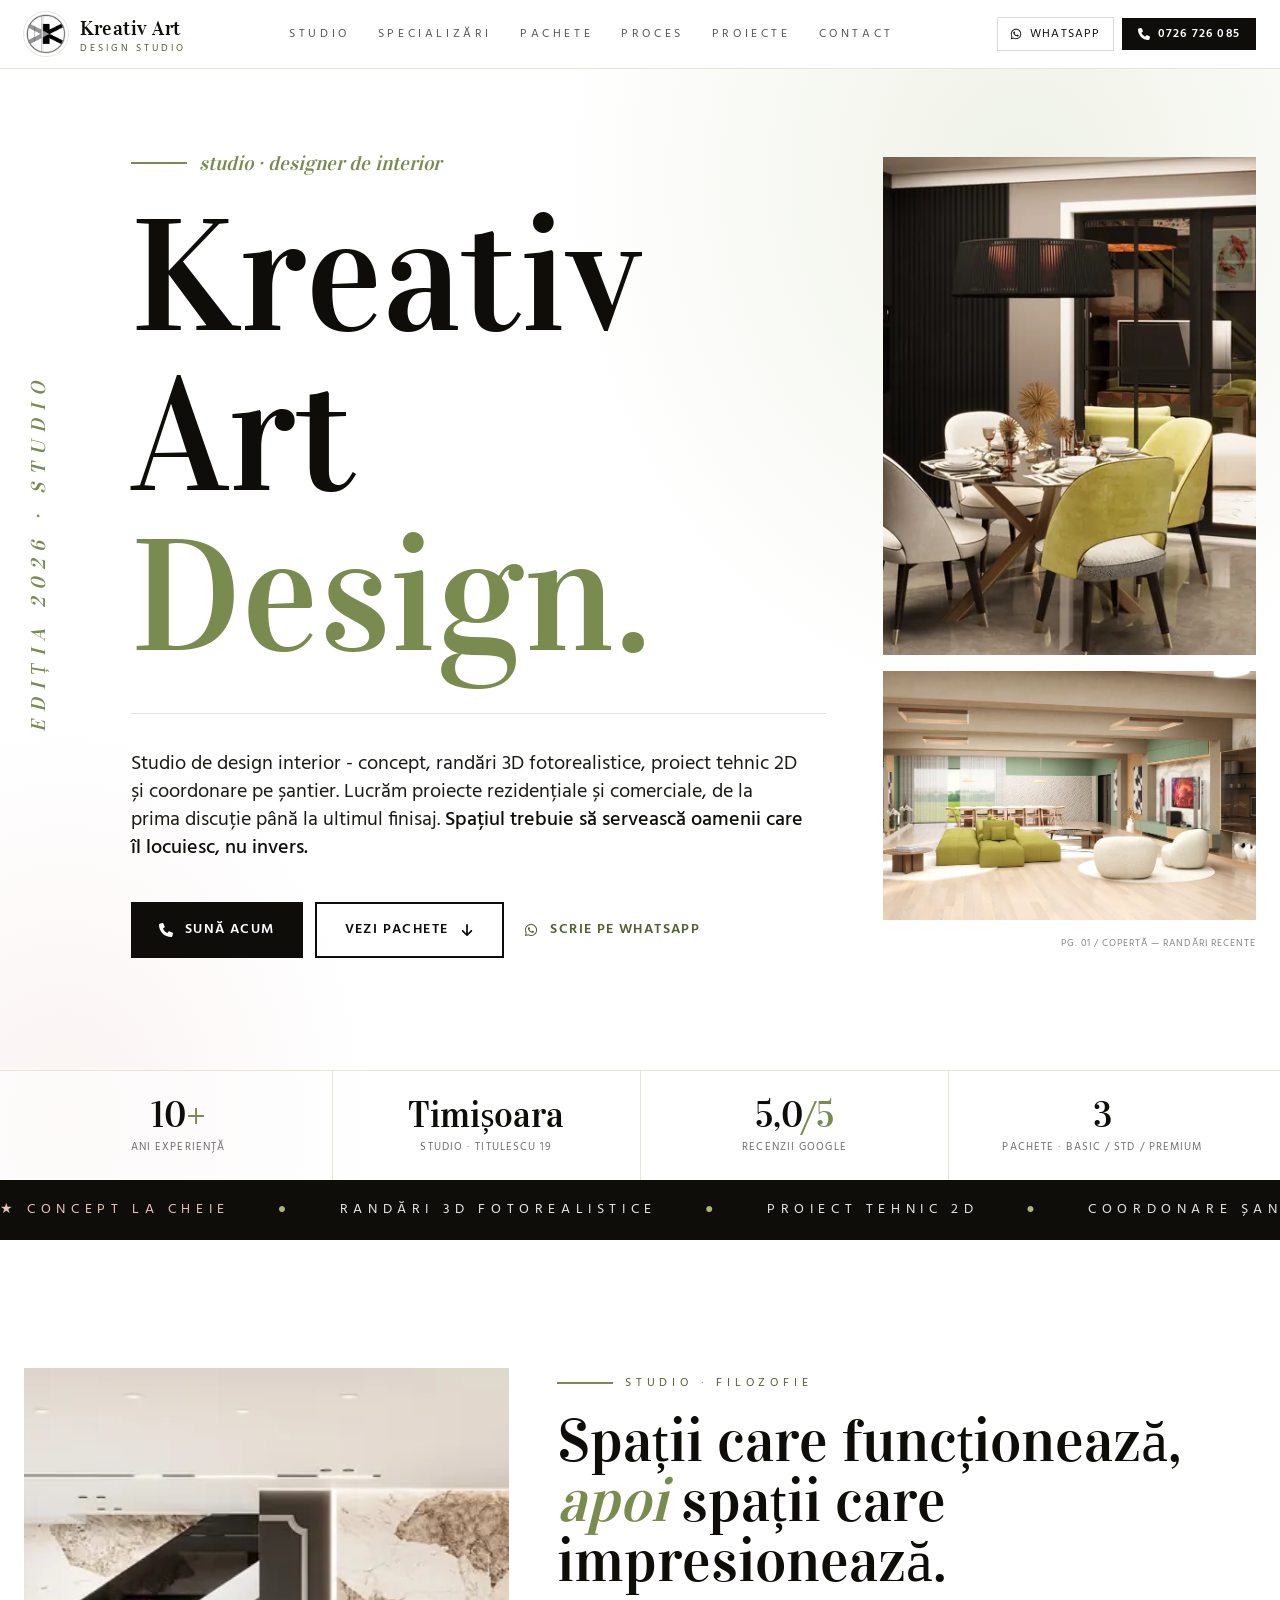
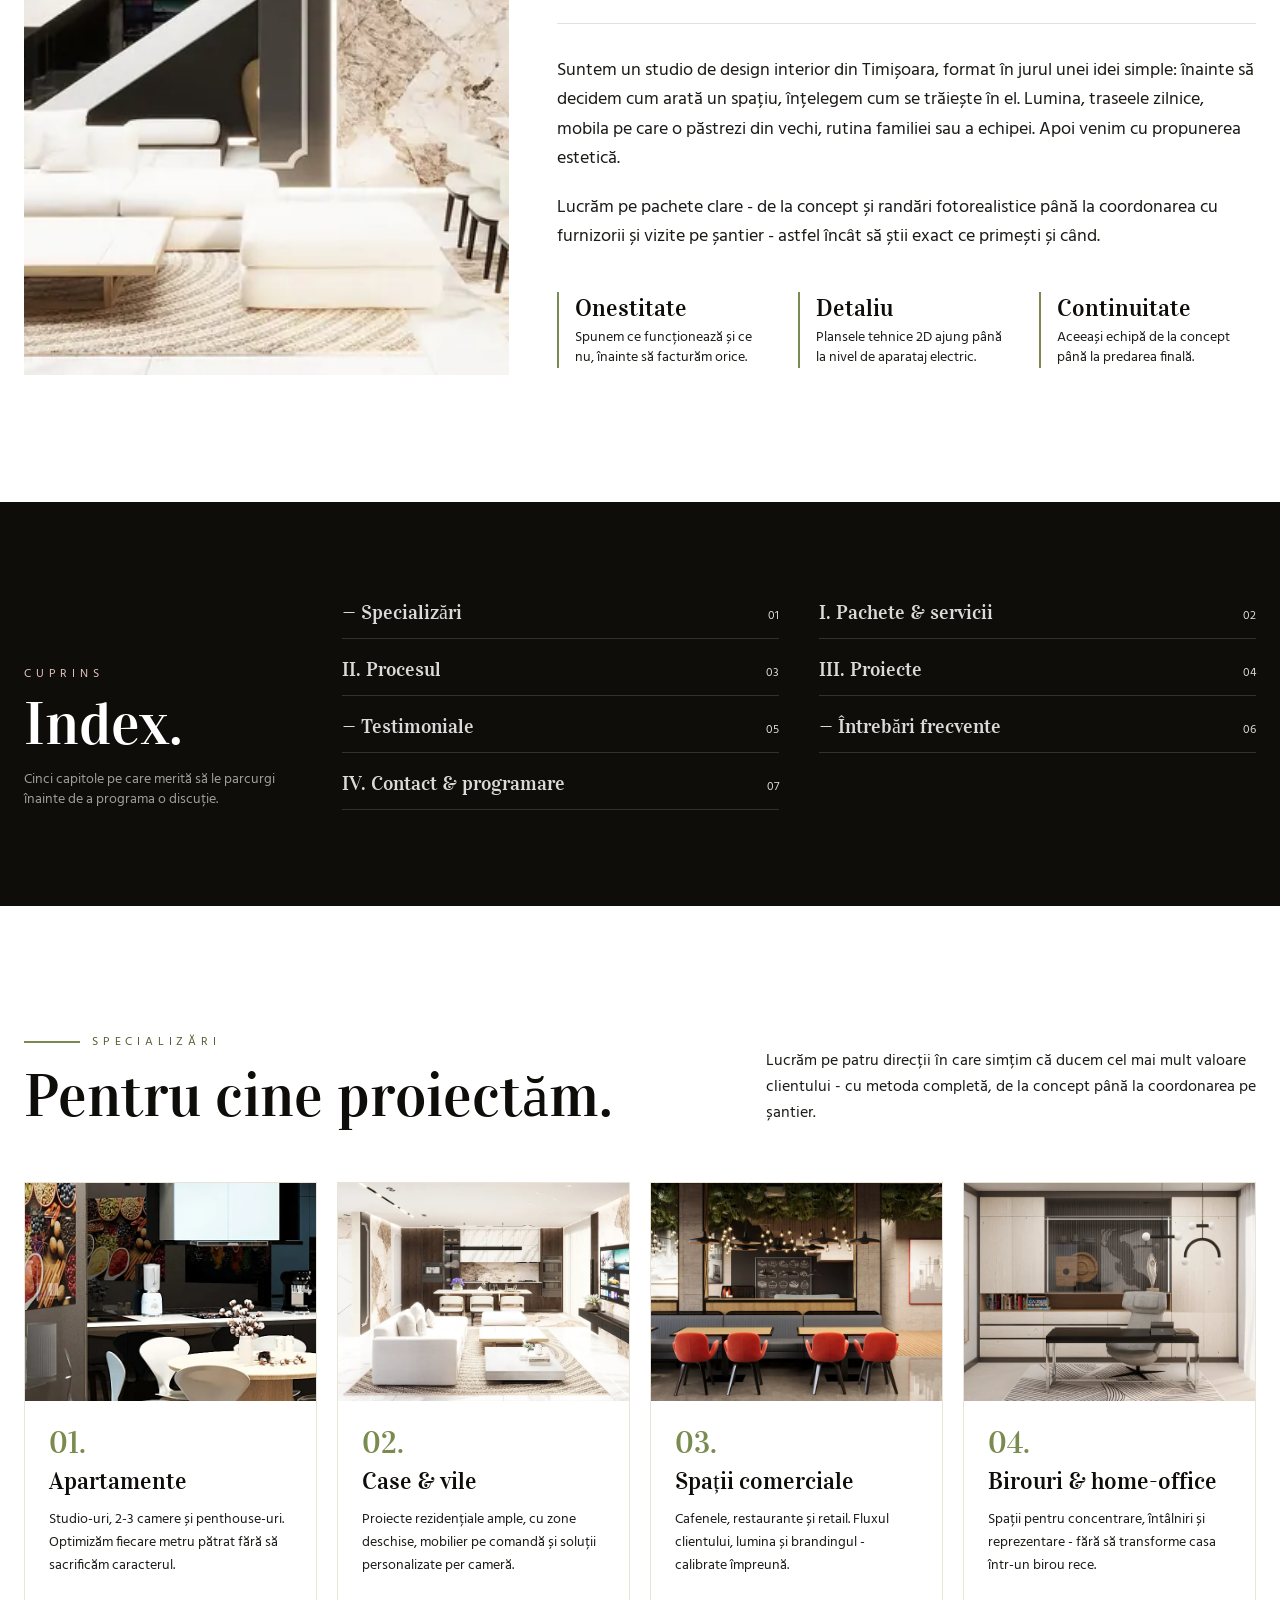
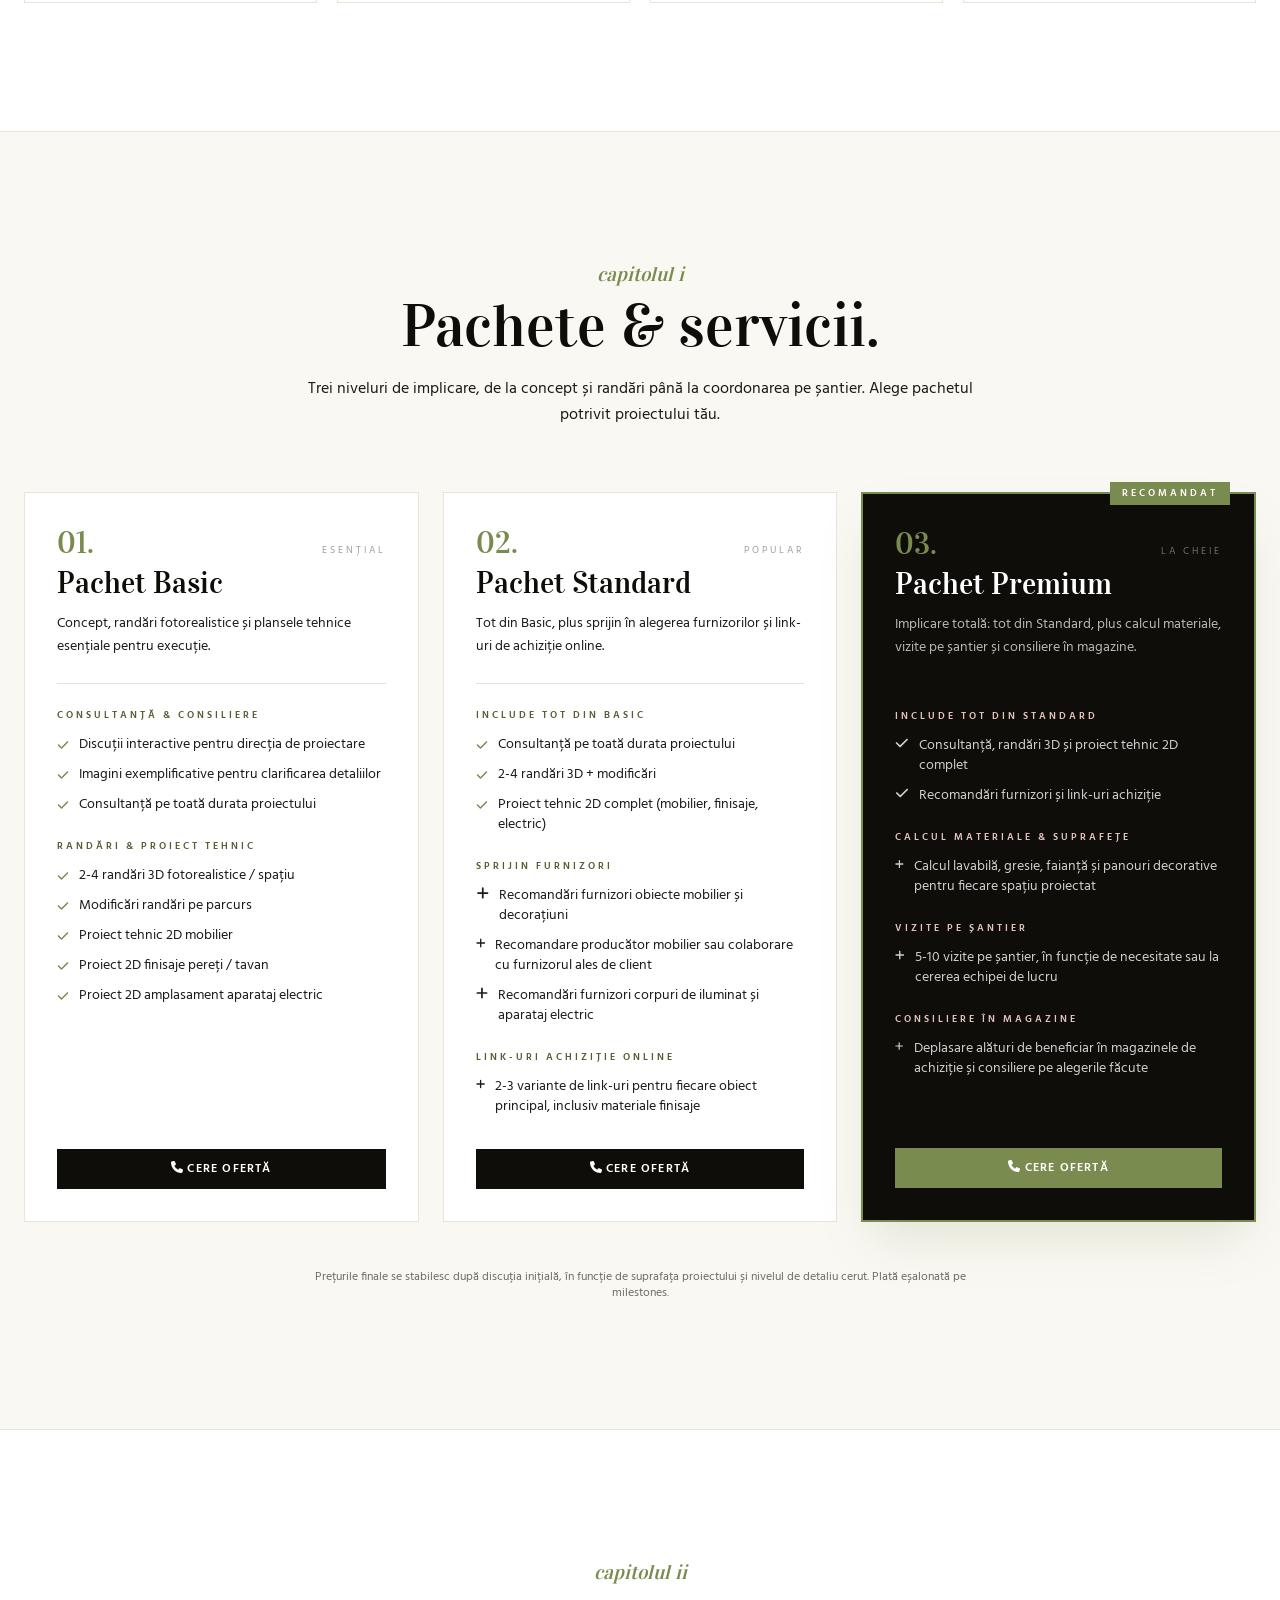
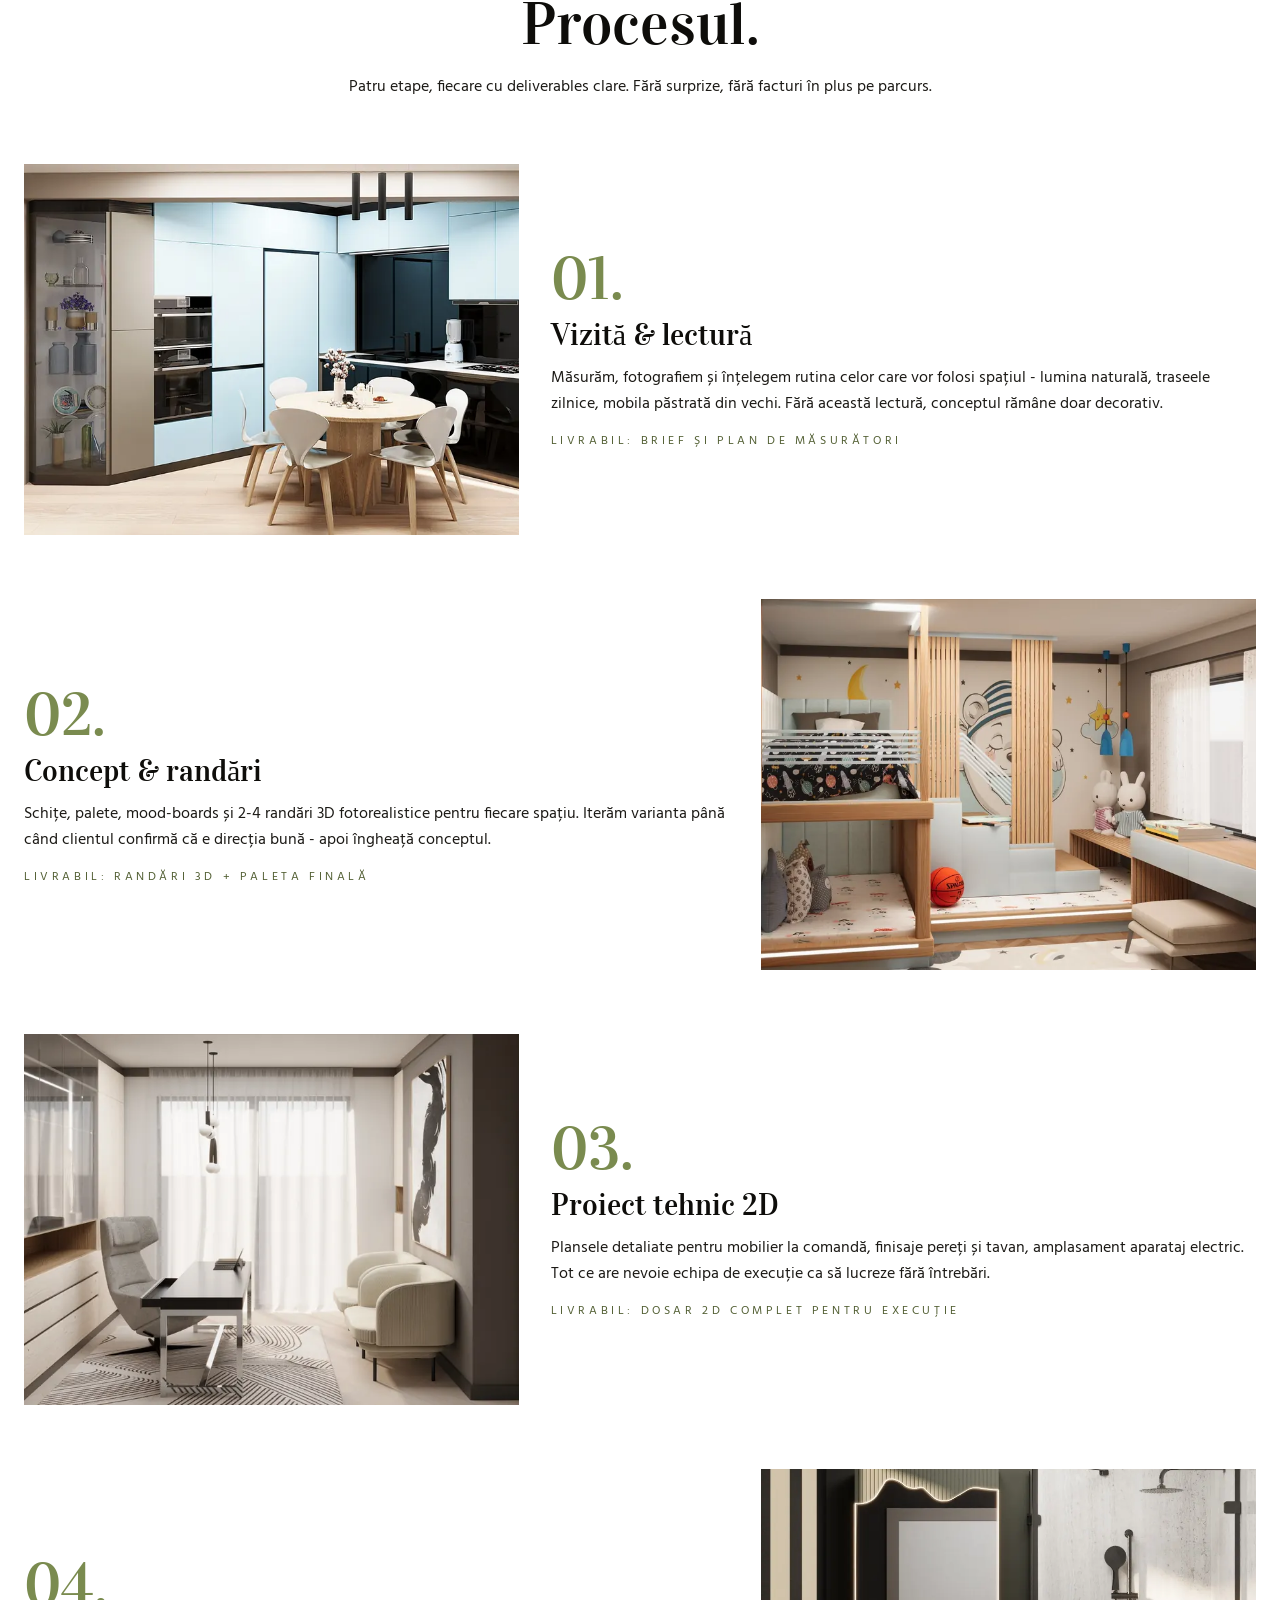
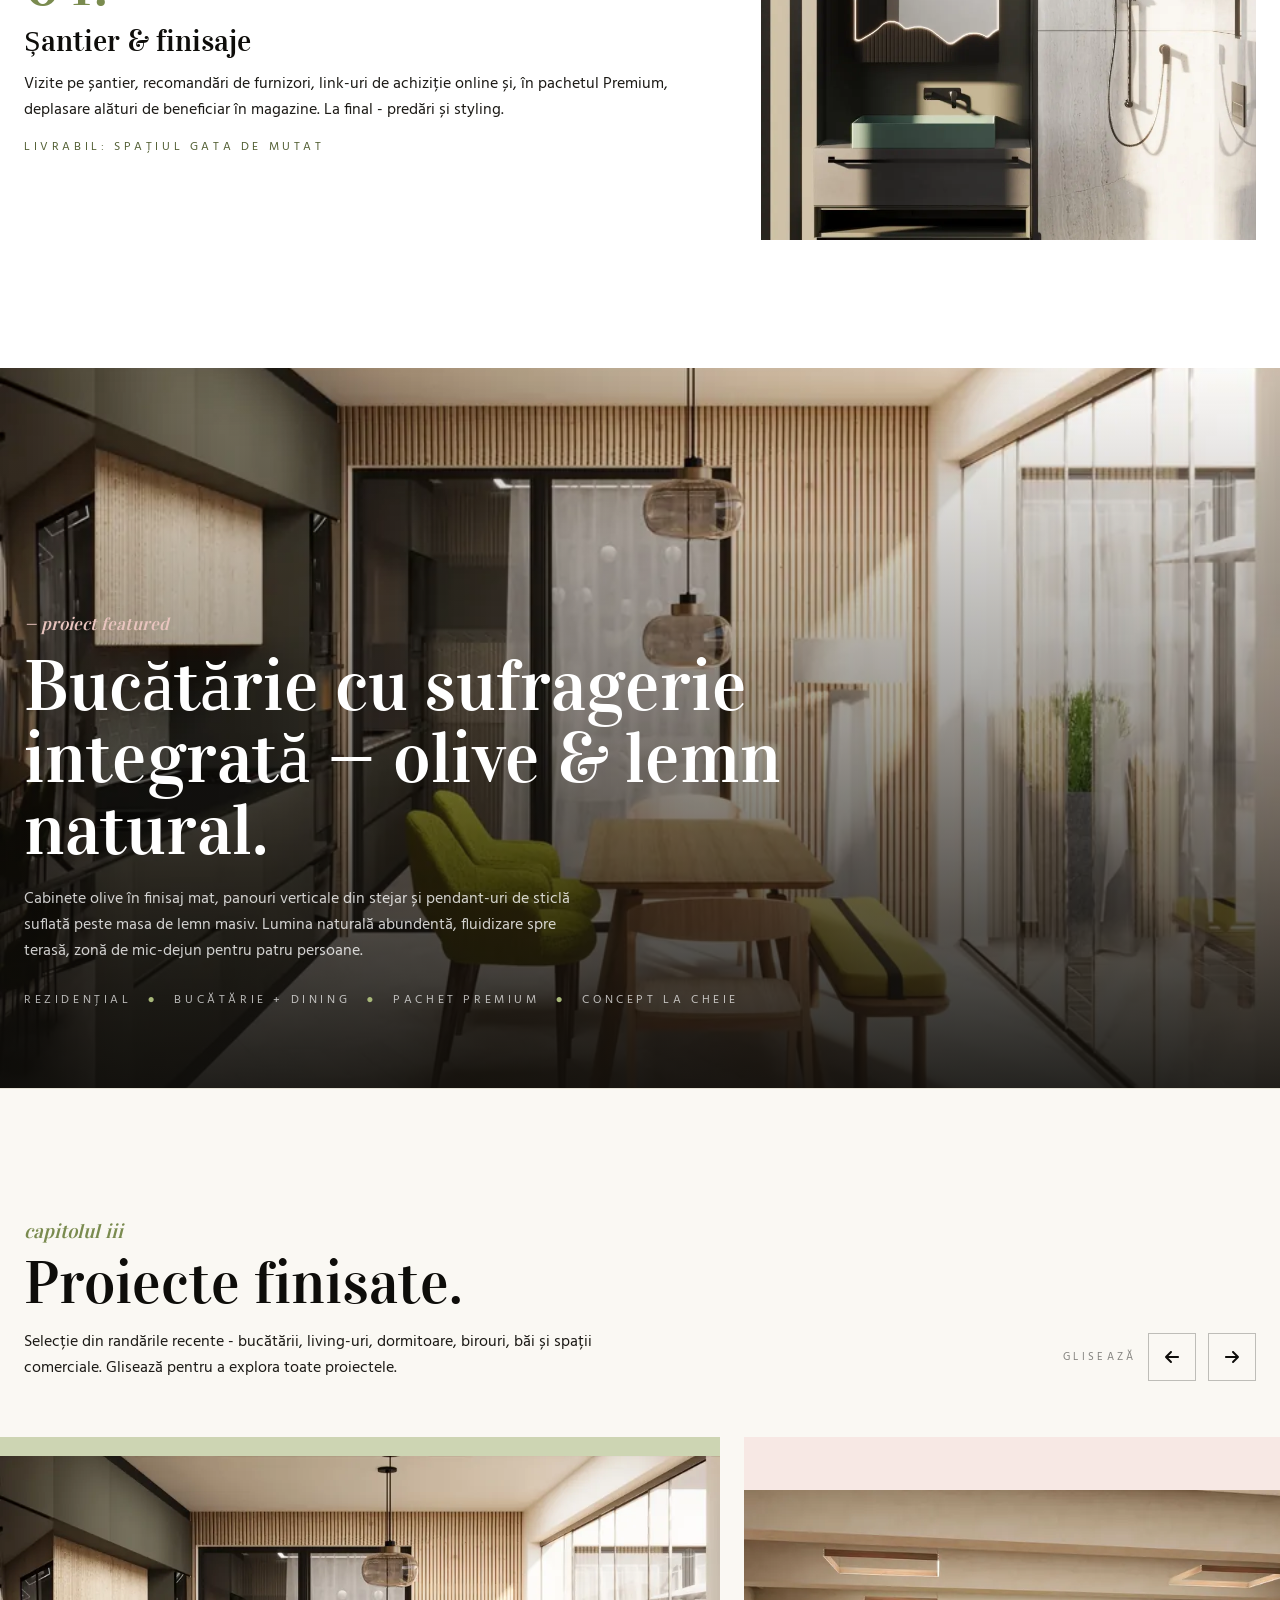
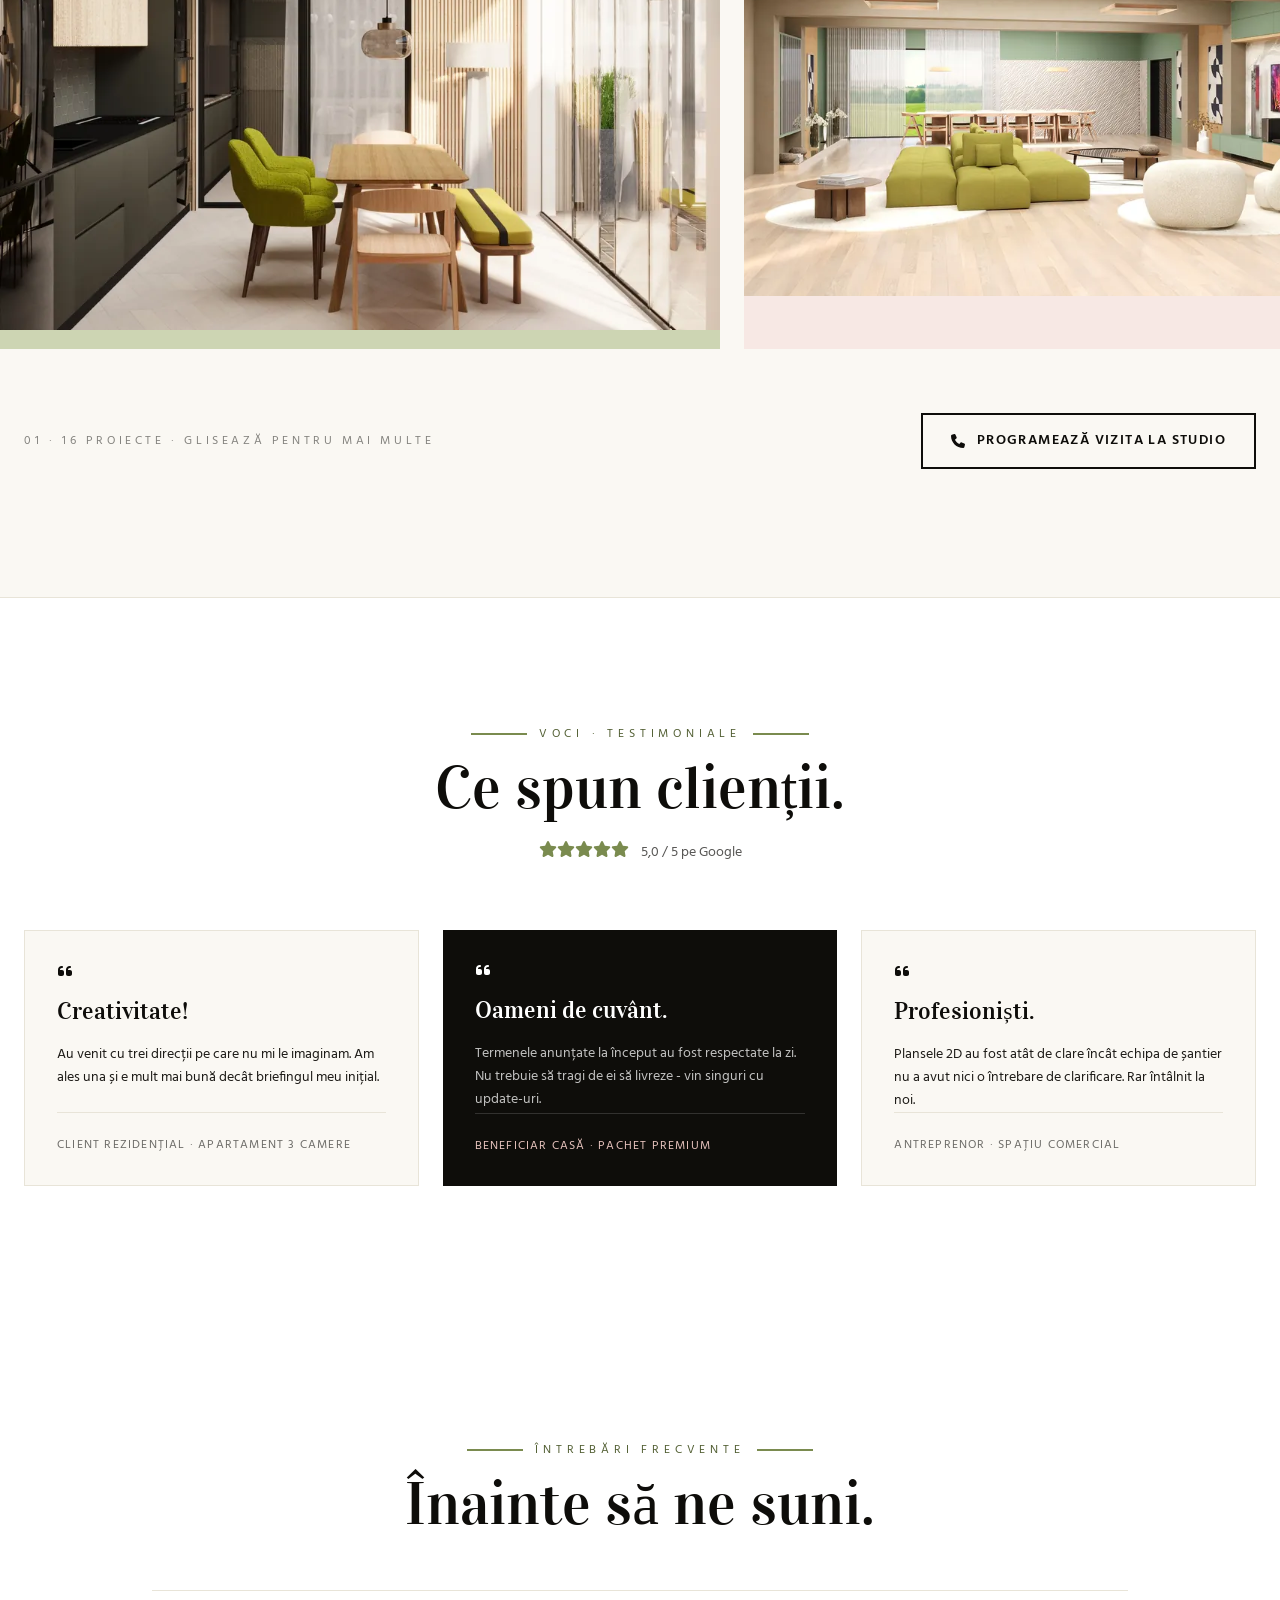
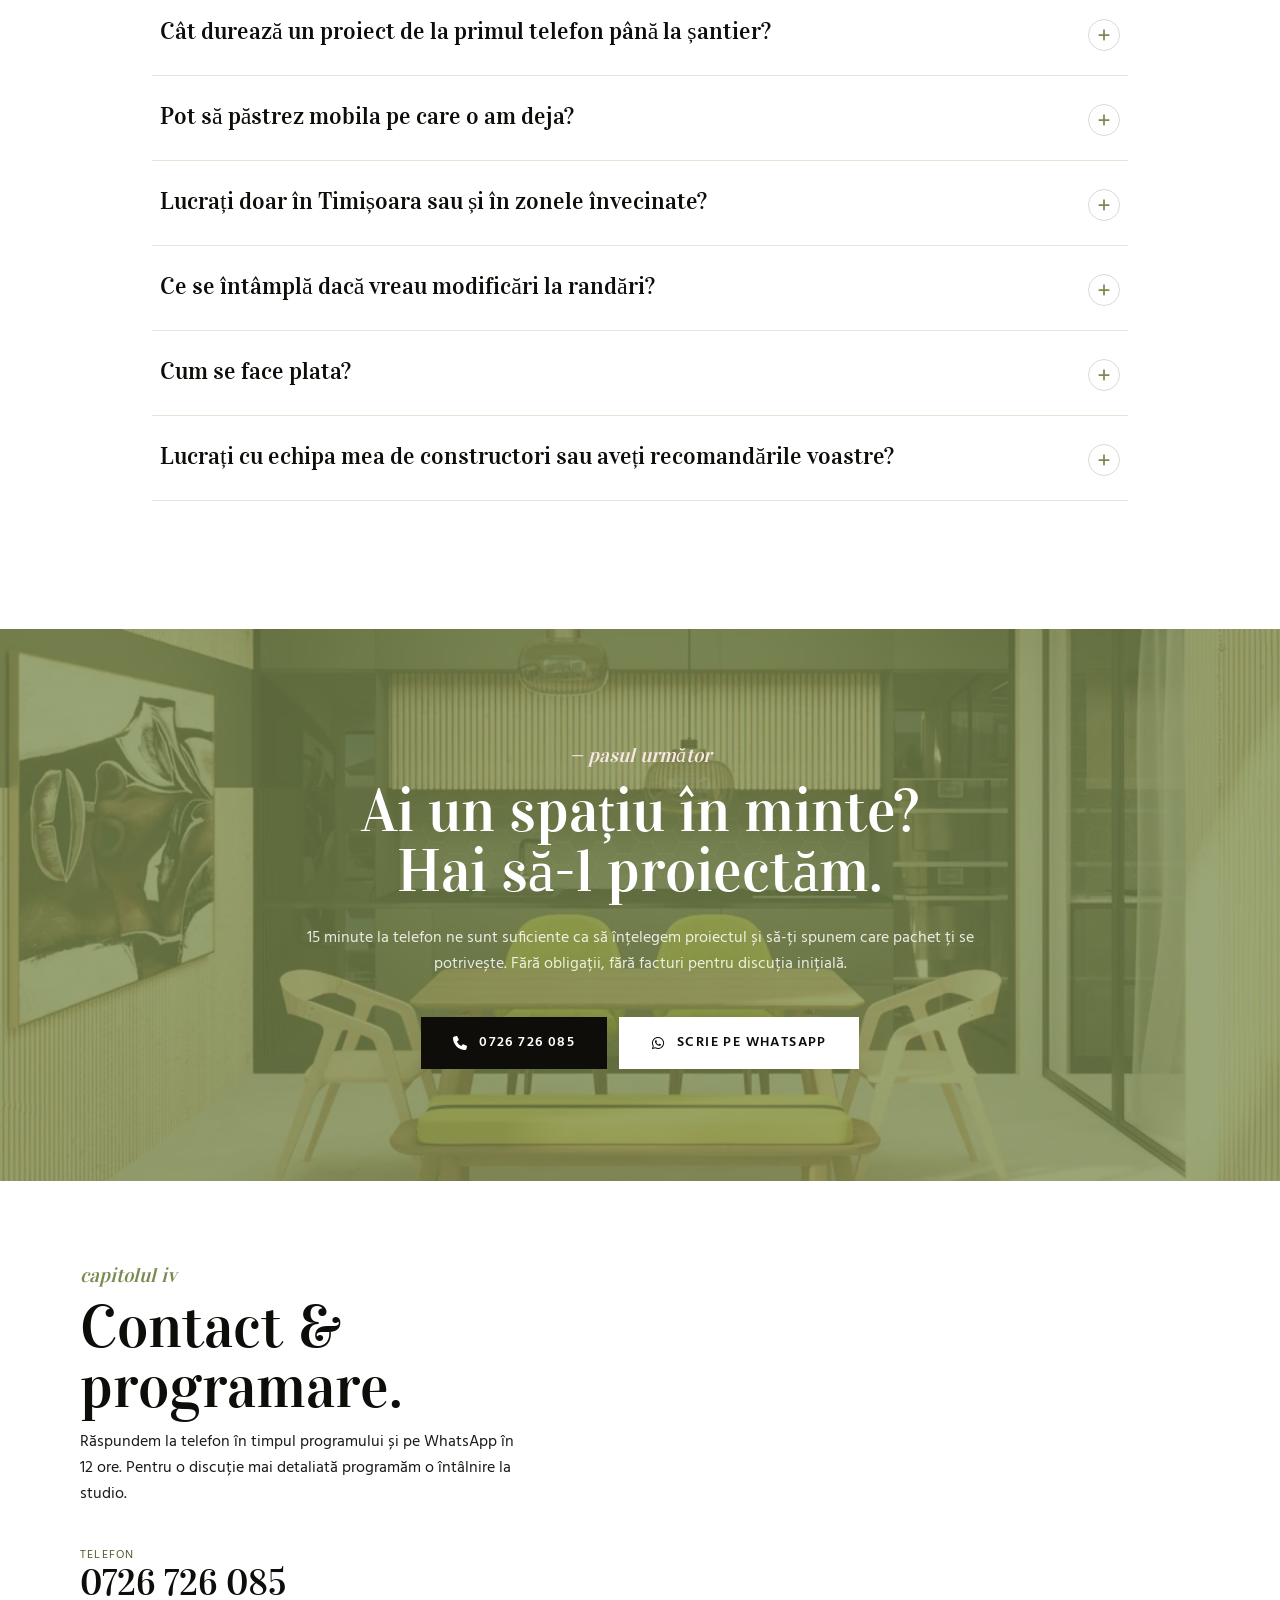
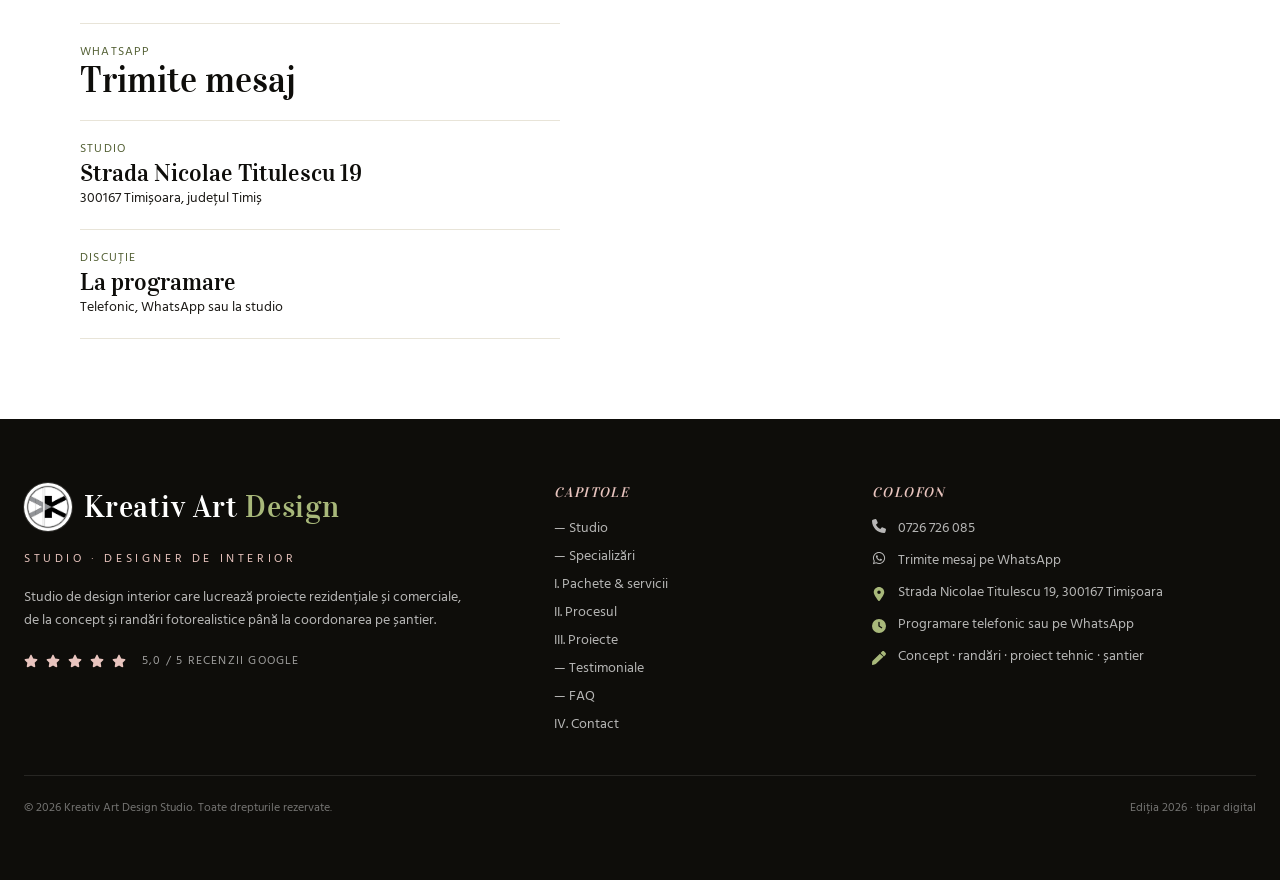
==== commit c4cbf0e6: "seo + perf overhaul: webp images, picture/srcset, lazy/CLS, schema, sitemap - convert 19 referenced " ====
--- a/site/index.html
+++ b/site/index.html
@@ -12,6 +12,16 @@
 <meta name="theme-color" content="#7a8b4f">
 <link rel="icon" type="image/x-icon" href="favicon.ico">
 <link rel="apple-touch-icon" href="apple-touch-icon.png">
+<link rel="alternate" hreflang="ro-RO" href="https://kreativartdesign.ro/">
+<link rel="alternate" hreflang="x-default" href="https://kreativartdesign.ro/">
+
+<!-- Google Search Console: replace CONTENT_HERE with the token from search.google.com/search-console after claiming the property -->
+<!-- <meta name="google-site-verification" content="CONTENT_HERE"> -->
+<!-- Bing Webmaster Tools: replace CONTENT_HERE with the token from www.bing.com/webmasters -->
+<!-- <meta name="msvalidate.01" content="CONTENT_HERE"> -->
+
+<!-- Preload LCP hero image (mobile + desktop) -->
+<link rel="preload" as="image" href="images/bucatarie-render-zona-servire-accente-olive-960.webp" imagesrcset="images/bucatarie-render-zona-servire-accente-olive-480.webp 480w, images/bucatarie-render-zona-servire-accente-olive-960.webp 960w, images/bucatarie-render-zona-servire-accente-olive-1920.webp 1920w" imagesizes="(max-width: 640px) 90vw, (max-width: 1024px) 50vw, 720px" type="image/webp" fetchpriority="high">
 
 <meta property="og:type" content="website">
 <meta property="og:locale" content="ro_RO">
@@ -46,7 +56,7 @@
       "description": "Studio de design interior din Timișoara - concept, randări 3D fotorealistice, proiect tehnic 2D și coordonare pe șantier pentru proiecte rezidențiale și comerciale.",
       "url": "https://kreativartdesign.ro/",
       "image": "https://kreativartdesign.ro/og-cover.png",
-      "logo": "https://kreativartdesign.ro/logo/737780c9-791a-48b4-a59b-40d931b1de1c.jpg",
+      "logo": "https://kreativartdesign.ro/logo/kreativ-art-design-studio-logo.jpg",
       "telephone": "+40726726085",
       "priceRange": "$$",
       "currenciesAccepted": "RON",
@@ -149,6 +159,41 @@
           "acceptedAnswer": {"@type": "Answer", "text": "Amândouă variantele funcționează. Putem lucra cu echipa ta - plansele tehnice 2D sunt suficient de detaliate să fie executate de orice firmă serioasă. Sau venim cu recomandări de antreprenori și furnizori cu care am mai colaborat."}
         }
       ]
+    },
+    {
+      "@type": "BreadcrumbList",
+      "@id": "https://kreativartdesign.ro/#breadcrumb",
+      "itemListElement": [
+        {"@type": "ListItem", "position": 1, "name": "Acasă", "item": "https://kreativartdesign.ro/"},
+        {"@type": "ListItem", "position": 2, "name": "Designer de interior Timișoara", "item": "https://kreativartdesign.ro/#filozofie"},
+        {"@type": "ListItem", "position": 3, "name": "Pachete & servicii", "item": "https://kreativartdesign.ro/#capitole"},
+        {"@type": "ListItem", "position": 4, "name": "Proiecte", "item": "https://kreativartdesign.ro/#proiecte"},
+        {"@type": "ListItem", "position": 5, "name": "Contact", "item": "https://kreativartdesign.ro/#contact"}
+      ]
+    },
+    {
+      "@type": "Review",
+      "@id": "https://kreativartdesign.ro/#review-1",
+      "itemReviewed": {"@id": "https://kreativartdesign.ro/#localbusiness"},
+      "reviewRating": {"@type": "Rating", "ratingValue": "5", "bestRating": "5"},
+      "author": {"@type": "Person", "name": "Client rezidențial · Apartament 3 camere"},
+      "reviewBody": "Creativitate! Au venit cu trei direcții pe care nu mi le imaginam. Am ales una și e mult mai bună decât briefingul meu inițial."
+    },
+    {
+      "@type": "Review",
+      "@id": "https://kreativartdesign.ro/#review-2",
+      "itemReviewed": {"@id": "https://kreativartdesign.ro/#localbusiness"},
+      "reviewRating": {"@type": "Rating", "ratingValue": "5", "bestRating": "5"},
+      "author": {"@type": "Person", "name": "Beneficiar casă · Pachet Premium"},
+      "reviewBody": "Oameni de cuvânt. Termenele anunțate la început au fost respectate la zi. Nu trebuie să tragi de ei să livreze - vin singuri cu update-uri."
+    },
+    {
+      "@type": "Review",
+      "@id": "https://kreativartdesign.ro/#review-3",
+      "itemReviewed": {"@id": "https://kreativartdesign.ro/#localbusiness"},
+      "reviewRating": {"@type": "Rating", "ratingValue": "5", "bestRating": "5"},
+      "author": {"@type": "Person", "name": "Antreprenor · Spațiu comercial"},
+      "reviewBody": "Profesioniști. Plansele 2D au fost atât de clare încât echipa de șantier nu a avut nici o întrebare de clarificare. Rar întâlnit la noi."
     }
   ]
 }
@@ -156,13 +201,9 @@
 
 <link rel="preconnect" href="https://fonts.googleapis.com">
 <link rel="preconnect" href="https://fonts.gstatic.com" crossorigin>
-<link rel="preconnect" href="https://cdnjs.cloudflare.com" crossorigin>
-<link rel="dns-prefetch" href="https://unpkg.com">
 <link href="https://fonts.googleapis.com/css2?family=Vidaloka&family=Hind:wght@300;400;500;600;700&display=swap" rel="stylesheet">
 
 <link rel="stylesheet" href="styles.css">
-<link rel="stylesheet" href="https://cdnjs.cloudflare.com/ajax/libs/font-awesome/6.5.1/css/all.min.css">
-<link href="https://unpkg.com/aos@2.3.1/dist/aos.css" rel="stylesheet">
 <style>
   body { font-family: 'Hind', sans-serif; background: #ffffff; color: #0e0d0a; }
   .display { font-family: 'Vidaloka', serif; }
@@ -171,6 +212,14 @@
   .hairline { width: 100%; height: 1px; background: rgba(14,13,10,0.12); }
   .accent-bar { width: 56px; height: 2px; background: #7a8b4f; }
   html, body { overflow-x: clip; }
+
+/* Native scroll-reveal (AOS replacement) */
+[data-aos]{opacity:0;transition:opacity 800ms cubic-bezier(0.16,1,0.3,1),transform 800ms cubic-bezier(0.16,1,0.3,1);transition-delay:var(--aos-delay,0ms);will-change:opacity,transform}
+[data-aos="fade-up"]{transform:translateY(28px)}
+[data-aos="fade-left"]{transform:translateX(28px)}
+[data-aos="fade-right"]{transform:translateX(-28px)}
+[data-aos].aos-in{opacity:1;transform:none}
+@media (prefers-reduced-motion: reduce){[data-aos]{opacity:1;transform:none;transition:none}}
 
   /* Vertical decorative text */
   .vrl { writing-mode: vertical-rl; transform: rotate(180deg); letter-spacing: 0.4em; }
@@ -205,12 +254,29 @@
 </style>
 </head>
 <body class="bg-white text-ink-700">
+<a href="#book" class="sr-only focus:not-sr-only focus:absolute focus:top-3 focus:left-3 focus:z-[100] focus:bg-ink-700 focus:text-white focus:px-4 focus:py-2 focus:rounded">Sari la conținut</a>
+<svg width="0" height="0" style="position:absolute" aria-hidden="true" focusable="false">
+<defs>
+<symbol id="i-phone" viewBox="0 0 512 512"><path fill="currentColor" d="M164.9 24.6c-7.7-18.6-28-28.5-47.4-23.2l-88 24C12.1 30.2 0 46 0 64C0 311.4 200.6 512 448 512c18 0 33.8-12.1 38.6-29.5l24-88c5.3-19.4-4.6-39.7-23.2-47.4l-96-40c-16.3-6.8-35.2-2.1-46.3 11.6L304.7 368C234.3 334.7 177.3 277.7 144 207.3L193.3 167c13.7-11.2 18.4-30 11.6-46.3l-40-96z"/></symbol>
+<symbol id="i-whatsapp" viewBox="0 0 448 512"><path fill="currentColor" d="M380.9 97.1C339 55.1 283.2 32 223.9 32c-122.4 0-222 99.6-222 222 0 39.1 10.2 77.3 29.6 111L0 480l117.7-30.9c32.4 17.7 68.9 27 106.1 27h.1c122.3 0 224.1-99.6 224.1-222 0-59.3-25.2-115-67.1-157zm-157 341.6c-33.2 0-65.7-8.9-94-25.7l-6.7-4-69.8 18.3L72 359.2l-4.4-7c-18.5-29.4-28.2-63.3-28.2-98.2 0-101.7 82.8-184.5 184.6-184.5 49.3 0 95.6 19.2 130.4 54.1 34.8 34.9 56.2 81.2 56.1 130.5 0 101.8-84.9 184.6-186.6 184.6zm101.2-138.2c-5.5-2.8-32.8-16.2-37.9-18-5.1-1.9-8.8-2.8-12.5 2.8-3.7 5.6-14.3 18-17.6 21.8-3.2 3.7-6.5 4.2-12 1.4-32.6-16.3-54-29.1-75.5-66-5.7-9.8 5.7-9.1 16.3-30.3 1.8-3.7.9-6.9-.5-9.7-1.4-2.8-12.5-30.1-17.1-41.2-4.5-10.8-9.1-9.3-12.5-9.5-3.2-.2-6.9-.2-10.6-.2-3.7 0-9.7 1.4-14.8 6.9-5.1 5.6-19.4 19-19.4 46.3 0 27.3 19.9 53.7 22.6 57.4 2.8 3.7 39.1 59.7 94.8 83.8 35.2 15.2 49 16.5 66.6 13.9 10.7-1.6 32.8-13.4 37.4-26.4 4.6-13 4.6-24.1 3.2-26.4-1.3-2.5-5-3.9-10.5-6.6z"/></symbol>
+<symbol id="i-star" viewBox="0 0 576 512"><path fill="currentColor" d="M316.9 18C311.6 7 300.4 0 288.1 0s-23.4 7-28.8 18L195 150.3 51.4 171.5c-12 1.8-22 10.2-25.7 21.7s-.7 24.2 7.9 32.7L137.8 329 113.2 474.7c-2 12 3 24.2 12.9 31.3s23 8 33.8 2.3l128.3-68.5 128.3 68.5c10.8 5.7 23.9 4.9 33.8-2.3s14.9-19.3 12.9-31.3L438.5 329 542.7 225.9c8.6-8.5 11.7-21.2 7.9-32.7s-13.7-19.9-25.7-21.7L381.2 150.3 316.9 18z"/></symbol>
+<symbol id="i-check" viewBox="0 0 448 512"><path fill="currentColor" d="M438.6 105.4c12.5 12.5 12.5 32.8 0 45.3l-256 256c-12.5 12.5-32.8 12.5-45.3 0l-128-128c-12.5-12.5-12.5-32.8 0-45.3s32.8-12.5 45.3 0L160 338.7 393.4 105.4c12.5-12.5 32.8-12.5 45.3 0z"/></symbol>
+<symbol id="i-arrow-down" viewBox="0 0 384 512"><path fill="currentColor" d="M169.4 470.6c12.5 12.5 32.8 12.5 45.3 0l160-160c12.5-12.5 12.5-32.8 0-45.3s-32.8-12.5-45.3 0L224 370.7 224 64c0-17.7-14.3-32-32-32s-32 14.3-32 32l0 306.7L54.6 265.4c-12.5-12.5-32.8-12.5-45.3 0s-12.5 32.8 0 45.3l160 160z"/></symbol>
+<symbol id="i-arrow-left" viewBox="0 0 448 512"><path fill="currentColor" d="M9.4 233.4c-12.5 12.5-12.5 32.8 0 45.3l160 160c12.5 12.5 32.8 12.5 45.3 0s12.5-32.8 0-45.3L109.2 288 416 288c17.7 0 32-14.3 32-32s-14.3-32-32-32l-306.7 0L214.6 118.6c12.5-12.5 12.5-32.8 0-45.3s-32.8-12.5-45.3 0l-160 160z"/></symbol>
+<symbol id="i-arrow-right" viewBox="0 0 448 512"><path fill="currentColor" d="M438.6 278.6c12.5-12.5 12.5-32.8 0-45.3l-160-160c-12.5-12.5-32.8-12.5-45.3 0s-12.5 32.8 0 45.3L338.8 224 32 224c-17.7 0-32 14.3-32 32s14.3 32 32 32l306.7 0L233.4 393.4c-12.5 12.5-12.5 32.8 0 45.3s32.8 12.5 45.3 0l160-160z"/></symbol>
+<symbol id="i-plus" viewBox="0 0 448 512"><path fill="currentColor" d="M256 80c0-17.7-14.3-32-32-32s-32 14.3-32 32l0 144L48 224c-17.7 0-32 14.3-32 32s14.3 32 32 32l144 0 0 144c0 17.7 14.3 32 32 32s32-14.3 32-32l0-144 144 0c17.7 0 32-14.3 32-32s-14.3-32-32-32l-144 0 0-144z"/></symbol>
+<symbol id="i-location" viewBox="0 0 384 512"><path fill="currentColor" d="M215.7 499.2C267 435 384 279.4 384 192C384 86 298 0 192 0S0 86 0 192c0 87.4 117 243 168.3 307.2c12.3 15.3 35.1 15.3 47.4 0zM192 128a64 64 0 1 1 0 128 64 64 0 1 1 0-128z"/></symbol>
+<symbol id="i-clock" viewBox="0 0 512 512"><path fill="currentColor" d="M256 0a256 256 0 1 1 0 512A256 256 0 1 1 256 0zM232 120l0 136c0 8 4 15.5 10.7 20l96 64c11 7.4 25.9 4.4 33.3-6.7s4.4-25.9-6.7-33.3L280 243.2 280 120c0-13.3-10.7-24-24-24s-24 10.7-24 24z"/></symbol>
+<symbol id="i-pen-nib" viewBox="0 0 512 512"><path fill="currentColor" d="M368.4 18.3L312.7 74.1 437.9 199.3l55.7-55.7c21.9-21.9 21.9-57.3 0-79.2L447.6 18.3c-21.9-21.9-57.3-21.9-79.2 0zM288 97L24.9 360.1c-8.6 8.6-14.6 19.4-17.3 31.2L.4 481c-1.7 7.4 .5 15.2 5.9 20.6s13.2 7.6 20.6 5.9l89.7-21c11.8-2.7 22.6-8.7 31.2-17.3L416 207 288 97z"/></symbol>
+<symbol id="i-quote" viewBox="0 0 448 512"><path fill="currentColor" d="M0 216C0 149.7 53.7 96 120 96l8 0c17.7 0 32 14.3 32 32s-14.3 32-32 32l-8 0c-30.9 0-56 25.1-56 56l0 8 64 0c35.3 0 64 28.7 64 64l0 64c0 35.3-28.7 64-64 64l-64 0c-35.3 0-64-28.7-64-64L0 320l0-32 0-72zm256 0c0-66.3 53.7-120 120-120l8 0c17.7 0 32 14.3 32 32s-14.3 32-32 32l-8 0c-30.9 0-56 25.1-56 56l0 8 64 0c35.3 0 64 28.7 64 64l0 64c0 35.3-28.7 64-64 64l-64 0c-35.3 0-64-28.7-64-64l0-32 0-32 0-72z"/></symbol>
+</defs>
+</svg>
 
 <!-- ================= HEADER ================= -->
 <header class="sticky top-0 z-50 bg-white/90 backdrop-blur border-b border-line">
   <div class="max-w-7xl mx-auto px-4 md:px-6 py-3 flex items-center justify-between gap-4">
     <a href="#book" class="flex items-center gap-3 shrink-0">
-      <img src="logo/737780c9-791a-48b4-a59b-40d931b1de1c.jpg" alt="Kreativ Art Design Studio" class="h-11 w-11 rounded-full object-cover ring-1 ring-line">
+      <picture><source type="image/webp" srcset="logo/kreativ-art-design-studio-logo.webp"><img src="logo/kreativ-art-design-studio-logo.jpg" alt="Kreativ Art Design Studio - logo studio design interior Timișoara" width="44" height="44" class="h-11 w-11 rounded-full object-cover ring-1 ring-line" decoding="async"></picture>
       <span class="hidden sm:flex flex-col leading-tight">
         <span class="display text-xl text-ink-700 tracking-wide">Kreativ Art</span>
         <span class="text-[10px] uppercase tracking-[0.3em] text-olive-700">design studio</span>
@@ -226,10 +292,10 @@
     </nav>
     <div class="flex items-center gap-2 shrink-0">
       <a href="https://wa.me/40726726085" class="hidden md:inline-flex items-center gap-2 border border-ink-700/15 hover:border-olive-500 hover:text-olive-500 text-xs uppercase tracking-widest px-3 py-2 transition">
-        <i class="fa-brands fa-whatsapp text-olive-500"></i> WhatsApp
+        <svg class="inline-block fill-current align-[-0.125em]" width="1em" height="1em" aria-hidden="true" focusable="false"><use href="#i-whatsapp"/></svg> WhatsApp
       </a>
       <a href="tel:0726726085" aria-label="Sun&#259; 0726 726 085" class="inline-flex items-center gap-2 bg-ink-700 text-white hover:bg-olive-500 px-4 py-2 text-xs uppercase tracking-widest font-semibold transition">
-        <i class="fa-solid fa-phone"></i> <span class="hidden sm:inline">0726 726 085</span>
+        <svg class="inline-block fill-current align-[-0.125em]" width="1em" height="1em" aria-hidden="true" focusable="false"><use href="#i-phone"/></svg> <span class="hidden sm:inline">0726 726 085</span>
       </a>
     </div>
   </div>
@@ -261,13 +327,13 @@
       </p>
       <div class="mt-7 md:mt-10 flex flex-col sm:flex-row sm:flex-wrap gap-3">
         <a href="tel:0726726085" class="inline-flex items-center justify-center gap-3 bg-ink-700 text-white px-7 py-4 hover:bg-olive-500 transition font-semibold text-sm uppercase tracking-widest">
-          <i class="fa-solid fa-phone"></i> Sună acum
+          <svg class="inline-block fill-current align-[-0.125em]" width="1em" height="1em" aria-hidden="true" focusable="false"><use href="#i-phone"/></svg> Sună acum
         </a>
         <a href="#capitole" class="inline-flex items-center justify-center gap-3 border-2 border-ink-700 text-ink-700 px-7 py-4 hover:bg-ink-700 hover:text-white transition font-semibold text-sm uppercase tracking-widest">
-          Vezi pachete <i class="fa-solid fa-arrow-down"></i>
+          Vezi pachete <svg class="inline-block fill-current align-[-0.125em]" width="1em" height="1em" aria-hidden="true" focusable="false"><use href="#i-arrow-down"/></svg>
         </a>
         <a href="https://wa.me/40726726085" class="inline-flex items-center justify-center gap-3 text-olive-700 hover:text-olive-500 px-2 py-4 transition font-semibold text-sm uppercase tracking-widest">
-          <i class="fa-brands fa-whatsapp text-lg"></i> Scrie pe WhatsApp
+          <svg class="inline-block fill-current align-[-0.125em]" width="1em" height="1em" aria-hidden="true" focusable="false"><use href="#i-whatsapp"/></svg> Scrie pe WhatsApp
         </a>
       </div>
     </div>
@@ -275,10 +341,10 @@
     <!-- Photo stack: stacked landscape on mobile, portrait pair on lg -->
     <div class="lg:col-span-4 grid grid-cols-1 sm:grid-cols-2 lg:grid-cols-1 gap-3 sm:gap-4" data-aos="fade-left">
       <div class="zoom aspect-[16/10] sm:aspect-[3/4] lg:aspect-[3/4] bg-rose-300 overflow-hidden">
-        <img src="images/Bucataria%206.jpg" alt="Render bucătărie - proiect Kreativ Art Design Studio" class="w-full h-full object-cover">
+        <picture><source type="image/webp" srcset="images/bucatarie-render-zona-servire-accente-olive-480.webp 480w, images/bucatarie-render-zona-servire-accente-olive-960.webp 960w, images/bucatarie-render-zona-servire-accente-olive-1920.webp 1920w" sizes="(max-width: 640px) 90vw, (max-width: 1024px) 50vw, 720px"><img src="images/bucatarie-render-zona-servire-accente-olive.jpg" alt="Render bucătărie - proiect rezidențial Kreativ Art Design Studio Timișoara" width="2325" height="1308" fetchpriority="high" decoding="async"class="w-full h-full object-cover"></picture>
       </div>
       <div class="zoom aspect-[16/10] sm:aspect-[4/5] lg:aspect-[3/2] bg-olive-200 overflow-hidden">
-        <img src="images/1.1.jpg" alt="Living open-plan cu canapele verzi și pereți sage" class="w-full h-full object-cover">
+        <picture><source type="image/webp" srcset="images/living-open-plan-canapele-verzi-sage-timisoara-480.webp 480w, images/living-open-plan-canapele-verzi-sage-timisoara-960.webp 960w, images/living-open-plan-canapele-verzi-sage-timisoara-1920.webp 1920w" sizes="(max-width: 640px) 90vw, (max-width: 1024px) 50vw, 720px"><img src="images/living-open-plan-canapele-verzi-sage-timisoara.jpg" alt="Living open-plan cu canapele verzi și pereți sage" width="4961" height="2796" loading="lazy" decoding="async"class="w-full h-full object-cover"></picture>
       </div>
       <p class="hidden lg:block text-[10px] uppercase tracking-widest text-ink-700/50 text-right">PG. 01 / COPERTĂ — randări recente</p>
     </div>
@@ -343,7 +409,7 @@
   <div class="max-w-7xl mx-auto px-4 md:px-6 grid lg:grid-cols-12 gap-12 items-center">
     <div class="lg:col-span-5" data-aos="fade-right">
       <div class="zoom aspect-[4/5] overflow-hidden">
-        <img src="images/3.2.jpg" alt="Living open-plan cu zonă de dining și marmură - proiect rezidențial" class="w-full h-full object-cover">
+        <picture><source type="image/webp" srcset="images/living-dining-marmura-proiect-rezidential-480.webp 480w, images/living-dining-marmura-proiect-rezidential-960.webp 960w, images/living-dining-marmura-proiect-rezidential-1920.webp 1920w" sizes="(max-width: 640px) 90vw, (max-width: 1024px) 50vw, 720px"><img src="images/living-dining-marmura-proiect-rezidential.jpg" alt="Living open-plan cu zonă de dining și marmură - proiect rezidențial" width="2560" height="1070" loading="lazy" decoding="async"class="w-full h-full object-cover"></picture>
       </div>
     </div>
 
@@ -421,7 +487,7 @@
     <div class="grid md:grid-cols-2 lg:grid-cols-4 gap-5" data-aos="fade-up">
       <article class="group border border-line hover:border-olive-500 transition bg-white">
         <div class="zoom aspect-[4/3] overflow-hidden bg-rose-100">
-          <img src="images/Bucataria%202.jpg" alt="Apartament - bucătărie cu zonă de dining" class="w-full h-full object-cover">
+          <picture><source type="image/webp" srcset="images/bucatarie-apartament-zona-dining-480.webp 480w, images/bucatarie-apartament-zona-dining-960.webp 960w, images/bucatarie-apartament-zona-dining-1920.webp 1920w" sizes="(max-width: 640px) 90vw, (max-width: 1024px) 50vw, 720px"><img src="images/bucatarie-apartament-zona-dining.jpg" alt="Apartament - bucătărie cu zonă de dining" width="650" height="1308" loading="lazy" decoding="async"class="w-full h-full object-cover"></picture>
         </div>
         <div class="p-6">
           <p class="num display text-3xl">01.</p>
@@ -431,7 +497,7 @@
       </article>
       <article class="group border border-line hover:border-olive-500 transition bg-white">
         <div class="zoom aspect-[4/3] overflow-hidden bg-rose-100">
-          <img src="images/1.2.jpg" alt="Casă - living-dining open-plan cu finisaje de lux" class="w-full h-full object-cover">
+          <picture><source type="image/webp" srcset="images/living-luxe-pereti-marmura-bucatarie-deschisa-480.webp 480w, images/living-luxe-pereti-marmura-bucatarie-deschisa-960.webp 960w, images/living-luxe-pereti-marmura-bucatarie-deschisa-1920.webp 1920w" sizes="(max-width: 640px) 90vw, (max-width: 1024px) 50vw, 720px"><img src="images/living-luxe-pereti-marmura-bucatarie-deschisa.jpg" alt="Casă - living-dining open-plan cu finisaje de lux" width="2325" height="1308" loading="lazy" decoding="async"class="w-full h-full object-cover"></picture>
         </div>
         <div class="p-6">
           <p class="num display text-3xl">02.</p>
@@ -441,7 +507,7 @@
       </article>
       <article class="group border border-line hover:border-olive-500 transition bg-white">
         <div class="zoom aspect-[4/3] overflow-hidden bg-rose-100">
-          <img src="images/V%203.4.jpg" alt="Spațiu comercial - bistro / cafenea" class="w-full h-full object-cover">
+          <picture><source type="image/webp" srcset="images/bistro-zona-booth-chalkboard-banchete-480.webp 480w, images/bistro-zona-booth-chalkboard-banchete-960.webp 960w, images/bistro-zona-booth-chalkboard-banchete-1920.webp 1920w" sizes="(max-width: 640px) 90vw, (max-width: 1024px) 50vw, 720px"><img src="images/bistro-zona-booth-chalkboard-banchete.jpg" alt="Spațiu comercial - bistro / cafenea" width="2325" height="1265" loading="lazy" decoding="async"class="w-full h-full object-cover"></picture>
         </div>
         <div class="p-6">
           <p class="num display text-3xl">03.</p>
@@ -451,7 +517,7 @@
       </article>
       <article class="group border border-line hover:border-olive-500 transition bg-white">
         <div class="zoom aspect-[4/3] overflow-hidden bg-rose-100">
-          <img src="images/Birou%201.jpg" alt="Home-office cu mobilier la comandă" class="w-full h-full object-cover">
+          <picture><source type="image/webp" srcset="images/home-office-biblioteca-mobilier-comanda-480.webp 480w, images/home-office-biblioteca-mobilier-comanda-960.webp 960w, images/home-office-biblioteca-mobilier-comanda-1920.webp 1920w" sizes="(max-width: 640px) 90vw, (max-width: 1024px) 50vw, 720px"><img src="images/home-office-biblioteca-mobilier-comanda.jpg" alt="Home-office cu mobilier la comandă" width="2325" height="1308" loading="lazy" decoding="async"class="w-full h-full object-cover"></picture>
         </div>
         <div class="p-6">
           <p class="num display text-3xl">04.</p>
@@ -486,21 +552,21 @@
 
         <p class="text-[10px] uppercase tracking-[0.3em] text-olive-700 mb-3 font-semibold">Consultanță &amp; consiliere</p>
         <ul class="space-y-2.5 text-sm text-ink-500 mb-6">
-          <li class="flex gap-2.5"><i class="fa-solid fa-check text-olive-500 mt-1 text-xs"></i> <span>Discuții interactive pentru direcția de proiectare</span></li>
-          <li class="flex gap-2.5"><i class="fa-solid fa-check text-olive-500 mt-1 text-xs"></i> <span>Imagini exemplificative pentru clarificarea detaliilor</span></li>
-          <li class="flex gap-2.5"><i class="fa-solid fa-check text-olive-500 mt-1 text-xs"></i> <span>Consultanță pe toată durata proiectului</span></li>
+          <li class="flex gap-2.5"><svg class="inline-block fill-current align-[-0.125em] text-olive-500 mt-1 text-xs" width="1em" height="1em" aria-hidden="true" focusable="false"><use href="#i-check"/></svg> <span>Discuții interactive pentru direcția de proiectare</span></li>
+          <li class="flex gap-2.5"><svg class="inline-block fill-current align-[-0.125em] text-olive-500 mt-1 text-xs" width="1em" height="1em" aria-hidden="true" focusable="false"><use href="#i-check"/></svg> <span>Imagini exemplificative pentru clarificarea detaliilor</span></li>
+          <li class="flex gap-2.5"><svg class="inline-block fill-current align-[-0.125em] text-olive-500 mt-1 text-xs" width="1em" height="1em" aria-hidden="true" focusable="false"><use href="#i-check"/></svg> <span>Consultanță pe toată durata proiectului</span></li>
         </ul>
 
         <p class="text-[10px] uppercase tracking-[0.3em] text-olive-700 mb-3 font-semibold">Randări &amp; proiect tehnic</p>
         <ul class="space-y-2.5 text-sm text-ink-500 mb-8">
-          <li class="flex gap-2.5"><i class="fa-solid fa-check text-olive-500 mt-1 text-xs"></i> <span>2-4 randări 3D fotorealistice / spațiu</span></li>
-          <li class="flex gap-2.5"><i class="fa-solid fa-check text-olive-500 mt-1 text-xs"></i> <span>Modificări randări pe parcurs</span></li>
-          <li class="flex gap-2.5"><i class="fa-solid fa-check text-olive-500 mt-1 text-xs"></i> <span>Proiect tehnic 2D mobilier</span></li>
-          <li class="flex gap-2.5"><i class="fa-solid fa-check text-olive-500 mt-1 text-xs"></i> <span>Proiect 2D finisaje pereți / tavan</span></li>
-          <li class="flex gap-2.5"><i class="fa-solid fa-check text-olive-500 mt-1 text-xs"></i> <span>Proiect 2D amplasament aparataj electric</span></li>
+          <li class="flex gap-2.5"><svg class="inline-block fill-current align-[-0.125em] text-olive-500 mt-1 text-xs" width="1em" height="1em" aria-hidden="true" focusable="false"><use href="#i-check"/></svg> <span>2-4 randări 3D fotorealistice / spațiu</span></li>
+          <li class="flex gap-2.5"><svg class="inline-block fill-current align-[-0.125em] text-olive-500 mt-1 text-xs" width="1em" height="1em" aria-hidden="true" focusable="false"><use href="#i-check"/></svg> <span>Modificări randări pe parcurs</span></li>
+          <li class="flex gap-2.5"><svg class="inline-block fill-current align-[-0.125em] text-olive-500 mt-1 text-xs" width="1em" height="1em" aria-hidden="true" focusable="false"><use href="#i-check"/></svg> <span>Proiect tehnic 2D mobilier</span></li>
+          <li class="flex gap-2.5"><svg class="inline-block fill-current align-[-0.125em] text-olive-500 mt-1 text-xs" width="1em" height="1em" aria-hidden="true" focusable="false"><use href="#i-check"/></svg> <span>Proiect 2D finisaje pereți / tavan</span></li>
+          <li class="flex gap-2.5"><svg class="inline-block fill-current align-[-0.125em] text-olive-500 mt-1 text-xs" width="1em" height="1em" aria-hidden="true" focusable="false"><use href="#i-check"/></svg> <span>Proiect 2D amplasament aparataj electric</span></li>
         </ul>
 
-        <a href="tel:0726726085" class="mt-auto bg-ink-700 text-white px-6 py-3 text-center hover:bg-olive-500 transition font-semibold text-xs uppercase tracking-widest"><i class="fa-solid fa-phone mr-2"></i> Cere ofertă</a>
+        <a href="tel:0726726085" class="mt-auto bg-ink-700 text-white px-6 py-3 text-center hover:bg-olive-500 transition font-semibold text-xs uppercase tracking-widest"><svg class="inline-block fill-current align-[-0.125em]" width="1em" height="1em" aria-hidden="true" focusable="false"><use href="#i-phone"/></svg> Cere ofertă</a>
       </article>
 
       <!-- Standard -->
@@ -515,24 +581,24 @@
 
         <p class="text-[10px] uppercase tracking-[0.3em] text-olive-700 mb-3 font-semibold">Include tot din Basic</p>
         <ul class="space-y-2.5 text-sm text-ink-500 mb-6">
-          <li class="flex gap-2.5"><i class="fa-solid fa-check text-olive-500 mt-1 text-xs"></i> <span>Consultanță pe toată durata proiectului</span></li>
-          <li class="flex gap-2.5"><i class="fa-solid fa-check text-olive-500 mt-1 text-xs"></i> <span>2-4 randări 3D + modificări</span></li>
-          <li class="flex gap-2.5"><i class="fa-solid fa-check text-olive-500 mt-1 text-xs"></i> <span>Proiect tehnic 2D complet (mobilier, finisaje, electric)</span></li>
+          <li class="flex gap-2.5"><svg class="inline-block fill-current align-[-0.125em] text-olive-500 mt-1 text-xs" width="1em" height="1em" aria-hidden="true" focusable="false"><use href="#i-check"/></svg> <span>Consultanță pe toată durata proiectului</span></li>
+          <li class="flex gap-2.5"><svg class="inline-block fill-current align-[-0.125em] text-olive-500 mt-1 text-xs" width="1em" height="1em" aria-hidden="true" focusable="false"><use href="#i-check"/></svg> <span>2-4 randări 3D + modificări</span></li>
+          <li class="flex gap-2.5"><svg class="inline-block fill-current align-[-0.125em] text-olive-500 mt-1 text-xs" width="1em" height="1em" aria-hidden="true" focusable="false"><use href="#i-check"/></svg> <span>Proiect tehnic 2D complet (mobilier, finisaje, electric)</span></li>
         </ul>
 
         <p class="text-[10px] uppercase tracking-[0.3em] text-olive-700 mb-3 font-semibold">Sprijin furnizori</p>
         <ul class="space-y-2.5 text-sm text-ink-500 mb-6">
-          <li class="flex gap-2.5"><i class="fa-solid fa-plus text-olive-500 mt-1 text-xs"></i> <span>Recomandări furnizori obiecte mobilier și decorațiuni</span></li>
-          <li class="flex gap-2.5"><i class="fa-solid fa-plus text-olive-500 mt-1 text-xs"></i> <span>Recomandare producător mobilier sau colaborare cu furnizorul ales de client</span></li>
-          <li class="flex gap-2.5"><i class="fa-solid fa-plus text-olive-500 mt-1 text-xs"></i> <span>Recomandări furnizori corpuri de iluminat și aparataj electric</span></li>
+          <li class="flex gap-2.5"><svg class="inline-block fill-current align-[-0.125em]" width="1em" height="1em" aria-hidden="true" focusable="false"><use href="#i-plus"/></svg> <span>Recomandări furnizori obiecte mobilier și decorațiuni</span></li>
+          <li class="flex gap-2.5"><svg class="inline-block fill-current align-[-0.125em]" width="1em" height="1em" aria-hidden="true" focusable="false"><use href="#i-plus"/></svg> <span>Recomandare producător mobilier sau colaborare cu furnizorul ales de client</span></li>
+          <li class="flex gap-2.5"><svg class="inline-block fill-current align-[-0.125em]" width="1em" height="1em" aria-hidden="true" focusable="false"><use href="#i-plus"/></svg> <span>Recomandări furnizori corpuri de iluminat și aparataj electric</span></li>
         </ul>
 
         <p class="text-[10px] uppercase tracking-[0.3em] text-olive-700 mb-3 font-semibold">Link-uri achiziție online</p>
         <ul class="space-y-2.5 text-sm text-ink-500 mb-8">
-          <li class="flex gap-2.5"><i class="fa-solid fa-plus text-olive-500 mt-1 text-xs"></i> <span>2-3 variante de link-uri pentru fiecare obiect principal, inclusiv materiale finisaje</span></li>
+          <li class="flex gap-2.5"><svg class="inline-block fill-current align-[-0.125em]" width="1em" height="1em" aria-hidden="true" focusable="false"><use href="#i-plus"/></svg> <span>2-3 variante de link-uri pentru fiecare obiect principal, inclusiv materiale finisaje</span></li>
         </ul>
 
-        <a href="tel:0726726085" class="mt-auto bg-ink-700 text-white px-6 py-3 text-center hover:bg-olive-500 transition font-semibold text-xs uppercase tracking-widest"><i class="fa-solid fa-phone mr-2"></i> Cere ofertă</a>
+        <a href="tel:0726726085" class="mt-auto bg-ink-700 text-white px-6 py-3 text-center hover:bg-olive-500 transition font-semibold text-xs uppercase tracking-widest"><svg class="inline-block fill-current align-[-0.125em]" width="1em" height="1em" aria-hidden="true" focusable="false"><use href="#i-phone"/></svg> Cere ofertă</a>
       </article>
 
       <!-- Premium -->
@@ -548,26 +614,26 @@
 
         <p class="text-[10px] uppercase tracking-[0.3em] text-rose-300 mb-3 font-semibold">Include tot din Standard</p>
         <ul class="space-y-2.5 text-sm text-white/80 mb-6">
-          <li class="flex gap-2.5"><i class="fa-solid fa-check text-rose-300 mt-1 text-xs"></i> <span>Consultanță, randări 3D și proiect tehnic 2D complet</span></li>
-          <li class="flex gap-2.5"><i class="fa-solid fa-check text-rose-300 mt-1 text-xs"></i> <span>Recomandări furnizori și link-uri achiziție</span></li>
+          <li class="flex gap-2.5"><svg class="inline-block fill-current align-[-0.125em]" width="1em" height="1em" aria-hidden="true" focusable="false"><use href="#i-check"/></svg> <span>Consultanță, randări 3D și proiect tehnic 2D complet</span></li>
+          <li class="flex gap-2.5"><svg class="inline-block fill-current align-[-0.125em]" width="1em" height="1em" aria-hidden="true" focusable="false"><use href="#i-check"/></svg> <span>Recomandări furnizori și link-uri achiziție</span></li>
         </ul>
 
         <p class="text-[10px] uppercase tracking-[0.3em] text-rose-300 mb-3 font-semibold">Calcul materiale &amp; suprafețe</p>
         <ul class="space-y-2.5 text-sm text-white/80 mb-6">
-          <li class="flex gap-2.5"><i class="fa-solid fa-plus text-rose-300 mt-1 text-xs"></i> <span>Calcul lavabilă, gresie, faianță și panouri decorative pentru fiecare spațiu proiectat</span></li>
+          <li class="flex gap-2.5"><svg class="inline-block fill-current align-[-0.125em]" width="1em" height="1em" aria-hidden="true" focusable="false"><use href="#i-plus"/></svg> <span>Calcul lavabilă, gresie, faianță și panouri decorative pentru fiecare spațiu proiectat</span></li>
         </ul>
 
         <p class="text-[10px] uppercase tracking-[0.3em] text-rose-300 mb-3 font-semibold">Vizite pe șantier</p>
         <ul class="space-y-2.5 text-sm text-white/80 mb-6">
-          <li class="flex gap-2.5"><i class="fa-solid fa-plus text-rose-300 mt-1 text-xs"></i> <span>5-10 vizite pe șantier, în funcție de necesitate sau la cererea echipei de lucru</span></li>
+          <li class="flex gap-2.5"><svg class="inline-block fill-current align-[-0.125em]" width="1em" height="1em" aria-hidden="true" focusable="false"><use href="#i-plus"/></svg> <span>5-10 vizite pe șantier, în funcție de necesitate sau la cererea echipei de lucru</span></li>
         </ul>
 
         <p class="text-[10px] uppercase tracking-[0.3em] text-rose-300 mb-3 font-semibold">Consiliere în magazine</p>
         <ul class="space-y-2.5 text-sm text-white/80 mb-8">
-          <li class="flex gap-2.5"><i class="fa-solid fa-plus text-rose-300 mt-1 text-xs"></i> <span>Deplasare alături de beneficiar în magazinele de achiziție și consiliere pe alegerile făcute</span></li>
+          <li class="flex gap-2.5"><svg class="inline-block fill-current align-[-0.125em]" width="1em" height="1em" aria-hidden="true" focusable="false"><use href="#i-plus"/></svg> <span>Deplasare alături de beneficiar în magazinele de achiziție și consiliere pe alegerile făcute</span></li>
         </ul>
 
-        <a href="tel:0726726085" class="mt-auto bg-olive-500 text-white px-6 py-3 text-center hover:bg-rose-300 hover:text-ink-700 transition font-semibold text-xs uppercase tracking-widest"><i class="fa-solid fa-phone mr-2"></i> Cere ofertă</a>
+        <a href="tel:0726726085" class="mt-auto bg-olive-500 text-white px-6 py-3 text-center hover:bg-rose-300 hover:text-ink-700 transition font-semibold text-xs uppercase tracking-widest"><svg class="inline-block fill-current align-[-0.125em]" width="1em" height="1em" aria-hidden="true" focusable="false"><use href="#i-phone"/></svg> Cere ofertă</a>
       </article>
 
     </div>
@@ -589,7 +655,7 @@
       <div class="grid md:grid-cols-12 gap-8 items-center" data-aos="fade-right">
         <div class="md:col-span-5">
           <div class="zoom aspect-[4/3] overflow-hidden bg-rose-100">
-            <img src="images/Bucataria%203.jpg" alt="Vizită și măsurători în apartament" class="w-full h-full object-cover">
+            <picture><source type="image/webp" srcset="images/bucatarie-cabinete-albastru-pastel-masa-rotunda-480.webp 480w, images/bucatarie-cabinete-albastru-pastel-masa-rotunda-960.webp 960w, images/bucatarie-cabinete-albastru-pastel-masa-rotunda-1920.webp 1920w" sizes="(max-width: 640px) 90vw, (max-width: 1024px) 50vw, 720px"><img src="images/bucatarie-cabinete-albastru-pastel-masa-rotunda.jpg" alt="Vizită și măsurători în apartament" width="2280" height="1308" loading="lazy" decoding="async"class="w-full h-full object-cover"></picture>
           </div>
         </div>
         <div class="md:col-span-7">
@@ -609,7 +675,7 @@
         </div>
         <div class="md:col-span-5 md:order-2 order-1">
           <div class="zoom aspect-[4/3] overflow-hidden bg-olive-200">
-            <img src="images/Dormitor%20copil%201.jpg" alt="Concept dormitor - randare 3D" class="w-full h-full object-cover">
+            <picture><source type="image/webp" srcset="images/dormitor-copil-pat-etajat-mural-spatial-480.webp 480w, images/dormitor-copil-pat-etajat-mural-spatial-960.webp 960w, images/dormitor-copil-pat-etajat-mural-spatial-1920.webp 1920w" sizes="(max-width: 640px) 90vw, (max-width: 1024px) 50vw, 720px"><img src="images/dormitor-copil-pat-etajat-mural-spatial.jpg" alt="Concept dormitor - randare 3D" width="2155" height="1308" loading="lazy" decoding="async"class="w-full h-full object-cover"></picture>
           </div>
         </div>
       </div>
@@ -617,7 +683,7 @@
       <div class="grid md:grid-cols-12 gap-8 items-center" data-aos="fade-right">
         <div class="md:col-span-5">
           <div class="zoom aspect-[4/3] overflow-hidden bg-ink-700">
-            <img src="images/Birou%202.jpg" alt="Proiect tehnic 2D - detaliu birou" class="w-full h-full object-cover">
+            <picture><source type="image/webp" srcset="images/studio-lucru-mobilier-deschis-culoare-480.webp 480w, images/studio-lucru-mobilier-deschis-culoare-960.webp 960w, images/studio-lucru-mobilier-deschis-culoare-1920.webp 1920w" sizes="(max-width: 640px) 90vw, (max-width: 1024px) 50vw, 720px"><img src="images/studio-lucru-mobilier-deschis-culoare.jpg" alt="Proiect tehnic 2D - detaliu birou" width="2325" height="1308" loading="lazy" decoding="async"class="w-full h-full object-cover"></picture>
           </div>
         </div>
         <div class="md:col-span-7">
@@ -637,7 +703,7 @@
         </div>
         <div class="md:col-span-5 md:order-2 order-1">
           <div class="zoom aspect-[4/3] overflow-hidden bg-rose-300">
-            <img src="images/Baia%20parter.jpg" alt="Finisaje baie - proiect Kreativ Art Design" class="w-full h-full object-cover">
+            <picture><source type="image/webp" srcset="images/baie-pereti-olive-travertin-lavoar-verde-480.webp 480w, images/baie-pereti-olive-travertin-lavoar-verde-960.webp 960w, images/baie-pereti-olive-travertin-lavoar-verde-1920.webp 1920w" sizes="(max-width: 640px) 90vw, (max-width: 1024px) 50vw, 720px"><img src="images/baie-pereti-olive-travertin-lavoar-verde.jpg" alt="Finisaje baie - proiect Kreativ Art Design" width="953" height="1308" loading="lazy" decoding="async"class="w-full h-full object-cover"></picture>
           </div>
         </div>
       </div>
@@ -647,7 +713,7 @@
 
 <!-- ================= FEATURED FULL-BLEED ================= -->
 <section class="relative h-[60vh] md:h-[80vh] overflow-hidden">
-  <img src="images/Foisor%201.jpg" alt="Proiect signature - bucătărie cu cabinete olive și zonă de dining cu lemn natural" class="absolute inset-0 w-full h-full object-cover">
+  <picture><source type="image/webp" srcset="images/foisor-exterior-lemn-gradina-480.webp 480w, images/foisor-exterior-lemn-gradina-960.webp 960w, images/foisor-exterior-lemn-gradina-1920.webp 1920w" sizes="(max-width: 640px) 90vw, (max-width: 1024px) 50vw, 720px"><img src="images/foisor-exterior-lemn-gradina.jpg" alt="Proiect signature - bucătărie cu cabinete olive și zonă de dining cu lemn natural" width="1986" height="1308" loading="lazy" decoding="async"class="absolute inset-0 w-full h-full object-cover"></picture>
   <div class="absolute inset-0 bg-gradient-to-t from-ink-700/90 via-ink-700/40 to-transparent"></div>
   <div class="absolute inset-0 flex items-end">
     <div class="max-w-7xl mx-auto px-4 md:px-6 pb-12 md:pb-20 w-full">
@@ -676,10 +742,10 @@
       <div class="hidden md:flex items-center gap-3 shrink-0" data-aos="fade-up">
         <span class="text-[11px] uppercase tracking-[0.3em] text-ink-700/50">Glisează</span>
         <button data-slider-prev aria-label="Proiect anterior" class="w-12 h-12 border border-ink-700/25 hover:bg-ink-700 hover:text-white hover:border-ink-700 transition flex items-center justify-center">
-          <i class="fa-solid fa-arrow-left"></i>
+          <svg class="inline-block fill-current align-[-0.125em]" width="1em" height="1em" aria-hidden="true" focusable="false"><use href="#i-arrow-left"/></svg>
         </button>
         <button data-slider-next aria-label="Proiect următor" class="w-12 h-12 border border-ink-700/25 hover:bg-ink-700 hover:text-white hover:border-ink-700 transition flex items-center justify-center">
-          <i class="fa-solid fa-arrow-right"></i>
+          <svg class="inline-block fill-current align-[-0.125em]" width="1em" height="1em" aria-hidden="true" focusable="false"><use href="#i-arrow-right"/></svg>
         </button>
       </div>
     </div>
@@ -690,97 +756,97 @@
 
     <article class="snap-start shrink-0 group min-w-[14rem]">
       <div class="zoom h-52 sm:h-72 md:h-[26rem] lg:h-[32rem] overflow-hidden flex items-center justify-center bg-olive-200">
-        <img src="images/Foisor%201.jpg" alt="Bucătărie cu cabinete olive și sufragerie integrată" class="h-full w-auto block max-w-none" loading="lazy">
+        <picture><source type="image/webp" srcset="images/foisor-exterior-lemn-gradina-480.webp 480w, images/foisor-exterior-lemn-gradina-960.webp 960w, images/foisor-exterior-lemn-gradina-1920.webp 1920w" sizes="(max-width: 640px) 90vw, (max-width: 1024px) 50vw, 720px"><img src="images/foisor-exterior-lemn-gradina.jpg" alt="Bucătărie cu cabinete olive și sufragerie integrată" width="1986" height="1308" loading="lazy" decoding="async"class="h-full w-auto block max-w-none"></picture>
       </div>
     </article>
 
     <article class="snap-start shrink-0 group min-w-[14rem]">
       <div class="zoom h-52 sm:h-72 md:h-[26rem] lg:h-[32rem] overflow-hidden flex items-center justify-center bg-rose-100">
-        <img src="images/1.1.jpg" alt="Living open-plan cu canapele verzi și pereți sage" class="h-full w-auto block max-w-none" loading="lazy">
+        <picture><source type="image/webp" srcset="images/living-open-plan-canapele-verzi-sage-timisoara-480.webp 480w, images/living-open-plan-canapele-verzi-sage-timisoara-960.webp 960w, images/living-open-plan-canapele-verzi-sage-timisoara-1920.webp 1920w" sizes="(max-width: 640px) 90vw, (max-width: 1024px) 50vw, 720px"><img src="images/living-open-plan-canapele-verzi-sage-timisoara.jpg" alt="Living open-plan cu canapele verzi și pereți sage" width="4961" height="2796" loading="lazy" decoding="async"class="h-full w-auto block max-w-none"></picture>
       </div>
     </article>
 
     <article class="snap-start shrink-0 group min-w-[14rem]">
       <div class="zoom h-52 sm:h-72 md:h-[26rem] lg:h-[32rem] overflow-hidden flex items-center justify-center bg-rose-300">
-        <img src="images/Dormitor%20principal%201.jpg" alt="Dormitor principal cu dressing și pat tapițat" class="h-full w-auto block max-w-none" loading="lazy">
+        <picture><source type="image/webp" srcset="images/dormitor-principal-dressing-pat-tapitat-480.webp 480w, images/dormitor-principal-dressing-pat-tapitat-960.webp 960w, images/dormitor-principal-dressing-pat-tapitat-1920.webp 1920w" sizes="(max-width: 640px) 90vw, (max-width: 1024px) 50vw, 720px"><img src="images/dormitor-principal-dressing-pat-tapitat.jpg" alt="Dormitor principal cu dressing și pat tapițat" width="2325" height="1308" loading="lazy" decoding="async"class="h-full w-auto block max-w-none"></picture>
       </div>
     </article>
 
     <article class="snap-start shrink-0 group min-w-[14rem]">
       <div class="zoom h-52 sm:h-72 md:h-[26rem] lg:h-[32rem] overflow-hidden flex items-center justify-center bg-ink-700">
-        <img src="images/Bucataria%206.jpg" alt="Bucătărie cu zonă de servire formală - accente olive și galben" class="h-full w-auto block max-w-none" loading="lazy">
+        <picture><source type="image/webp" srcset="images/bucatarie-render-zona-servire-accente-olive-480.webp 480w, images/bucatarie-render-zona-servire-accente-olive-960.webp 960w, images/bucatarie-render-zona-servire-accente-olive-1920.webp 1920w" sizes="(max-width: 640px) 90vw, (max-width: 1024px) 50vw, 720px"><img src="images/bucatarie-render-zona-servire-accente-olive.jpg" alt="Bucătărie cu zonă de servire formală - accente olive și galben" width="2325" height="1308" loading="lazy" decoding="async"class="h-full w-auto block max-w-none"></picture>
       </div>
     </article>
 
     <article class="snap-start shrink-0 group min-w-[14rem]">
       <div class="zoom h-52 sm:h-72 md:h-[26rem] lg:h-[32rem] overflow-hidden flex items-center justify-center bg-olive-200">
-        <img src="images/V%203.1.jpg" alt="Bistro - vedere de ansamblu cu mobilier comercial" class="h-full w-auto block max-w-none" loading="lazy">
+        <picture><source type="image/webp" srcset="images/bistro-vedere-ansamblu-mobilier-comercial-480.webp 480w, images/bistro-vedere-ansamblu-mobilier-comercial-960.webp 960w, images/bistro-vedere-ansamblu-mobilier-comercial-1920.webp 1920w" sizes="(max-width: 640px) 90vw, (max-width: 1024px) 50vw, 720px"><img src="images/bistro-vedere-ansamblu-mobilier-comercial.jpg" alt="Bistro - vedere de ansamblu cu mobilier comercial" width="2325" height="1308" loading="lazy" decoding="async"class="h-full w-auto block max-w-none"></picture>
       </div>
     </article>
 
     <article class="snap-start shrink-0 group min-w-[14rem]">
       <div class="zoom h-52 sm:h-72 md:h-[26rem] lg:h-[32rem] overflow-hidden flex items-center justify-center bg-rose-100">
-        <img src="images/1.2.jpg" alt="Living luxe cu pereți de marmură și bucătărie deschisă" class="h-full w-auto block max-w-none" loading="lazy">
+        <picture><source type="image/webp" srcset="images/living-luxe-pereti-marmura-bucatarie-deschisa-480.webp 480w, images/living-luxe-pereti-marmura-bucatarie-deschisa-960.webp 960w, images/living-luxe-pereti-marmura-bucatarie-deschisa-1920.webp 1920w" sizes="(max-width: 640px) 90vw, (max-width: 1024px) 50vw, 720px"><img src="images/living-luxe-pereti-marmura-bucatarie-deschisa.jpg" alt="Living luxe cu pereți de marmură și bucătărie deschisă" width="2325" height="1308" loading="lazy" decoding="async"class="h-full w-auto block max-w-none"></picture>
       </div>
     </article>
 
     <article class="snap-start shrink-0 group min-w-[14rem]">
       <div class="zoom h-52 sm:h-72 md:h-[26rem] lg:h-[32rem] overflow-hidden flex items-center justify-center bg-olive-200">
-        <img src="images/Birou%201.jpg" alt="Home-office cu bibliotecă pe perete" class="h-full w-auto block max-w-none" loading="lazy">
+        <picture><source type="image/webp" srcset="images/home-office-biblioteca-mobilier-comanda-480.webp 480w, images/home-office-biblioteca-mobilier-comanda-960.webp 960w, images/home-office-biblioteca-mobilier-comanda-1920.webp 1920w" sizes="(max-width: 640px) 90vw, (max-width: 1024px) 50vw, 720px"><img src="images/home-office-biblioteca-mobilier-comanda.jpg" alt="Home-office cu bibliotecă pe perete" width="2325" height="1308" loading="lazy" decoding="async"class="h-full w-auto block max-w-none"></picture>
       </div>
     </article>
 
     <article class="snap-start shrink-0 group min-w-[14rem]">
       <div class="zoom h-52 sm:h-72 md:h-[26rem] lg:h-[32rem] overflow-hidden flex items-center justify-center bg-rose-300">
-        <img src="images/Dormitor%201.jpg" alt="Dormitor matrimonial cu accente roz și panou texturat" class="h-full w-auto block max-w-none" loading="lazy">
+        <picture><source type="image/webp" srcset="images/dormitor-matrimonial-accente-roz-panou-texturat-480.webp 480w, images/dormitor-matrimonial-accente-roz-panou-texturat-960.webp 960w, images/dormitor-matrimonial-accente-roz-panou-texturat-1920.webp 1920w" sizes="(max-width: 640px) 90vw, (max-width: 1024px) 50vw, 720px"><img src="images/dormitor-matrimonial-accente-roz-panou-texturat.jpg" alt="Dormitor matrimonial cu accente roz și panou texturat" width="2325" height="1308" loading="lazy" decoding="async"class="h-full w-auto block max-w-none"></picture>
       </div>
     </article>
 
     <article class="snap-start shrink-0 group min-w-[14rem]">
       <div class="zoom h-52 sm:h-72 md:h-[26rem] lg:h-[32rem] overflow-hidden flex items-center justify-center bg-rose-100">
-        <img src="images/Bucataria%203.jpg" alt="Bucătărie cu cabinete albastru-pastel și masă rotundă" class="h-full w-auto block max-w-none" loading="lazy">
+        <picture><source type="image/webp" srcset="images/bucatarie-cabinete-albastru-pastel-masa-rotunda-480.webp 480w, images/bucatarie-cabinete-albastru-pastel-masa-rotunda-960.webp 960w, images/bucatarie-cabinete-albastru-pastel-masa-rotunda-1920.webp 1920w" sizes="(max-width: 640px) 90vw, (max-width: 1024px) 50vw, 720px"><img src="images/bucatarie-cabinete-albastru-pastel-masa-rotunda.jpg" alt="Bucătărie cu cabinete albastru-pastel și masă rotundă" width="2280" height="1308" loading="lazy" decoding="async"class="h-full w-auto block max-w-none"></picture>
       </div>
     </article>
 
     <article class="snap-start shrink-0 group min-w-[14rem]">
       <div class="zoom h-52 sm:h-72 md:h-[26rem] lg:h-[32rem] overflow-hidden flex items-center justify-center bg-ink-700">
-        <img src="images/Dormitor%20fiu%201.jpg" alt="Dormitor cu baie integrată în spatele unui perete de sticlă" class="h-full w-auto block max-w-none" loading="lazy">
+        <picture><source type="image/webp" srcset="images/dormitor-baie-integrata-perete-sticla-480.webp 480w, images/dormitor-baie-integrata-perete-sticla-960.webp 960w, images/dormitor-baie-integrata-perete-sticla-1920.webp 1920w" sizes="(max-width: 640px) 90vw, (max-width: 1024px) 50vw, 720px"><img src="images/dormitor-baie-integrata-perete-sticla.jpg" alt="Dormitor cu baie integrată în spatele unui perete de sticlă" width="2325" height="1308" loading="lazy" decoding="async"class="h-full w-auto block max-w-none"></picture>
       </div>
     </article>
 
     <article class="snap-start shrink-0 group min-w-[14rem]">
       <div class="zoom h-52 sm:h-72 md:h-[26rem] lg:h-[32rem] overflow-hidden flex items-center justify-center bg-olive-200">
-        <img src="images/Baia%20parter.jpg" alt="Baie cu pereți olive, finisaje travertin și lavoar verde" class="h-full w-auto block max-w-none" loading="lazy">
+        <picture><source type="image/webp" srcset="images/baie-pereti-olive-travertin-lavoar-verde-480.webp 480w, images/baie-pereti-olive-travertin-lavoar-verde-960.webp 960w, images/baie-pereti-olive-travertin-lavoar-verde-1920.webp 1920w" sizes="(max-width: 640px) 90vw, (max-width: 1024px) 50vw, 720px"><img src="images/baie-pereti-olive-travertin-lavoar-verde.jpg" alt="Baie cu pereți olive, finisaje travertin și lavoar verde" width="953" height="1308" loading="lazy" decoding="async"class="h-full w-auto block max-w-none"></picture>
       </div>
     </article>
 
     <article class="snap-start shrink-0 group min-w-[14rem]">
       <div class="zoom h-52 sm:h-72 md:h-[26rem] lg:h-[32rem] overflow-hidden flex items-center justify-center bg-rose-300">
-        <img src="images/Dormitor%20copil%201.jpg" alt="Dormitor copil cu pat etajat și mural cu temă spațială" class="h-full w-auto block max-w-none" loading="lazy">
+        <picture><source type="image/webp" srcset="images/dormitor-copil-pat-etajat-mural-spatial-480.webp 480w, images/dormitor-copil-pat-etajat-mural-spatial-960.webp 960w, images/dormitor-copil-pat-etajat-mural-spatial-1920.webp 1920w" sizes="(max-width: 640px) 90vw, (max-width: 1024px) 50vw, 720px"><img src="images/dormitor-copil-pat-etajat-mural-spatial.jpg" alt="Dormitor copil cu pat etajat și mural cu temă spațială" width="2155" height="1308" loading="lazy" decoding="async"class="h-full w-auto block max-w-none"></picture>
       </div>
     </article>
 
     <article class="snap-start shrink-0 group min-w-[14rem]">
       <div class="zoom h-52 sm:h-72 md:h-[26rem] lg:h-[32rem] overflow-hidden flex items-center justify-center bg-rose-100">
-        <img src="images/V%203.4.jpg" alt="Bistro - zonă de booth cu chalkboard și banchete" class="h-full w-auto block max-w-none" loading="lazy">
+        <picture><source type="image/webp" srcset="images/bistro-zona-booth-chalkboard-banchete-480.webp 480w, images/bistro-zona-booth-chalkboard-banchete-960.webp 960w, images/bistro-zona-booth-chalkboard-banchete-1920.webp 1920w" sizes="(max-width: 640px) 90vw, (max-width: 1024px) 50vw, 720px"><img src="images/bistro-zona-booth-chalkboard-banchete.jpg" alt="Bistro - zonă de booth cu chalkboard și banchete" width="2325" height="1265" loading="lazy" decoding="async"class="h-full w-auto block max-w-none"></picture>
       </div>
     </article>
 
     <article class="snap-start shrink-0 group min-w-[14rem]">
       <div class="zoom h-52 sm:h-72 md:h-[26rem] lg:h-[32rem] overflow-hidden flex items-center justify-center bg-olive-200">
-        <img src="images/2.2.jpg" alt="Living open-space cu canapele verzi modulare și ferestre înalte" class="h-full w-auto block max-w-none" loading="lazy">
+        <picture><source type="image/webp" srcset="images/living-open-space-canapele-verzi-modulare-480.webp 480w, images/living-open-space-canapele-verzi-modulare-960.webp 960w, images/living-open-space-canapele-verzi-modulare-1920.webp 1920w" sizes="(max-width: 640px) 90vw, (max-width: 1024px) 50vw, 720px"><img src="images/living-open-space-canapele-verzi-modulare.jpg" alt="Living open-space cu canapele verzi modulare și ferestre înalte" width="4961" height="2796" loading="lazy" decoding="async"class="h-full w-auto block max-w-none"></picture>
       </div>
     </article>
 
     <article class="snap-start shrink-0 group min-w-[14rem]">
       <div class="zoom h-52 sm:h-72 md:h-[26rem] lg:h-[32rem] overflow-hidden flex items-center justify-center bg-ink-700">
-        <img src="images/Birou%202.jpg" alt="Studio de lucru compact cu mobilier deschis la culoare" class="h-full w-auto block max-w-none" loading="lazy">
+        <picture><source type="image/webp" srcset="images/studio-lucru-mobilier-deschis-culoare-480.webp 480w, images/studio-lucru-mobilier-deschis-culoare-960.webp 960w, images/studio-lucru-mobilier-deschis-culoare-1920.webp 1920w" sizes="(max-width: 640px) 90vw, (max-width: 1024px) 50vw, 720px"><img src="images/studio-lucru-mobilier-deschis-culoare.jpg" alt="Studio de lucru compact cu mobilier deschis la culoare" width="2325" height="1308" loading="lazy" decoding="async"class="h-full w-auto block max-w-none"></picture>
       </div>
     </article>
 
     <article class="snap-start shrink-0 group min-w-[14rem]">
       <div class="zoom h-52 sm:h-72 md:h-[26rem] lg:h-[32rem] overflow-hidden flex items-center justify-center bg-rose-100">
-        <img src="images/V%203.2.jpg" alt="Bistro - zonă de bibliotecă cu pendant-uri Edison" class="h-full w-auto block max-w-none" loading="lazy">
+        <picture><source type="image/webp" srcset="images/bistro-zona-biblioteca-pendant-edison-480.webp 480w, images/bistro-zona-biblioteca-pendant-edison-960.webp 960w, images/bistro-zona-biblioteca-pendant-edison-1920.webp 1920w" sizes="(max-width: 640px) 90vw, (max-width: 1024px) 50vw, 720px"><img src="images/bistro-zona-biblioteca-pendant-edison.jpg" alt="Bistro - zonă de bibliotecă cu pendant-uri Edison" width="2325" height="1308" loading="lazy" decoding="async"class="h-full w-auto block max-w-none"></picture>
       </div>
     </article>
 
@@ -790,23 +856,23 @@
     <!-- Mobile: arrows + counter row -->
     <div class="flex md:hidden items-center justify-between gap-3 mb-6">
       <button data-slider-prev aria-label="Proiect anterior" class="w-12 h-12 border border-ink-700/25 hover:bg-ink-700 hover:text-white transition flex items-center justify-center">
-        <i class="fa-solid fa-arrow-left"></i>
+        <svg class="inline-block fill-current align-[-0.125em]" width="1em" height="1em" aria-hidden="true" focusable="false"><use href="#i-arrow-left"/></svg>
       </button>
       <p class="text-xs uppercase tracking-[0.3em] text-ink-700/60"><span data-proiecte-index>01</span> &middot; 16 proiecte</p>
       <button data-slider-next aria-label="Proiect următor" class="w-12 h-12 border border-ink-700/25 hover:bg-ink-700 hover:text-white transition flex items-center justify-center">
-        <i class="fa-solid fa-arrow-right"></i>
+        <svg class="inline-block fill-current align-[-0.125em]" width="1em" height="1em" aria-hidden="true" focusable="false"><use href="#i-arrow-right"/></svg>
       </button>
     </div>
     <!-- Desktop: counter + CTA inline -->
     <div class="hidden md:flex flex-col sm:flex-row items-center justify-between gap-5">
       <p class="text-xs uppercase tracking-[0.3em] text-ink-700/50 text-center sm:text-left"><span data-proiecte-index>01</span> &middot; 16 proiecte &middot; glisează pentru mai multe</p>
       <a href="tel:0726726085" class="inline-flex items-center gap-3 border-2 border-ink-700 text-ink-700 hover:bg-ink-700 hover:text-white px-7 py-4 transition font-semibold text-sm uppercase tracking-widest">
-        <i class="fa-solid fa-phone"></i> Programează vizita la studio
+        <svg class="inline-block fill-current align-[-0.125em]" width="1em" height="1em" aria-hidden="true" focusable="false"><use href="#i-phone"/></svg> Programează vizita la studio
       </a>
     </div>
     <!-- Mobile CTA: full-width below arrows -->
     <a href="tel:0726726085" class="md:hidden inline-flex w-full items-center justify-center gap-3 bg-ink-700 text-white hover:bg-olive-500 px-7 py-4 transition font-semibold text-sm uppercase tracking-widest">
-      <i class="fa-solid fa-phone"></i> Programează vizita la studio
+      <svg class="inline-block fill-current align-[-0.125em]" width="1em" height="1em" aria-hidden="true" focusable="false"><use href="#i-phone"/></svg> Programează vizita la studio
     </a>
   </div>
 </section>
@@ -822,26 +888,26 @@
       </div>
       <h2 class="display text-4xl md:text-6xl text-ink-700">Ce spun clienții.</h2>
       <div class="mt-5 text-olive-500 text-lg">
-        <i class="fa-solid fa-star"></i><i class="fa-solid fa-star"></i><i class="fa-solid fa-star"></i><i class="fa-solid fa-star"></i><i class="fa-solid fa-star"></i>
+        <svg class="inline-block fill-current align-[-0.125em]" width="1em" height="1em" aria-hidden="true" focusable="false"><use href="#i-star"/></svg><svg class="inline-block fill-current align-[-0.125em]" width="1em" height="1em" aria-hidden="true" focusable="false"><use href="#i-star"/></svg><svg class="inline-block fill-current align-[-0.125em]" width="1em" height="1em" aria-hidden="true" focusable="false"><use href="#i-star"/></svg><svg class="inline-block fill-current align-[-0.125em]" width="1em" height="1em" aria-hidden="true" focusable="false"><use href="#i-star"/></svg><svg class="inline-block fill-current align-[-0.125em]" width="1em" height="1em" aria-hidden="true" focusable="false"><use href="#i-star"/></svg>
         <span class="text-ink-700/70 ml-2 text-sm">5,0 / 5 pe Google</span>
       </div>
     </div>
 
     <div class="grid md:grid-cols-3 gap-6" data-aos="fade-up">
       <figure class="bg-sand border border-line p-8 flex flex-col">
-        <i class="fa-solid fa-quote-left text-olive-500 text-3xl"></i>
+        <svg class="inline-block fill-current align-[-0.125em]" width="1em" height="1em" aria-hidden="true" focusable="false"><use href="#i-quote"/></svg>
         <blockquote class="display text-2xl text-ink-700 leading-snug mt-4">Creativitate!</blockquote>
         <p class="text-ink-500 mt-4 text-sm leading-relaxed">Au venit cu trei direcții pe care nu mi le imaginam. Am ales una și e mult mai bună decât briefingul meu inițial.</p>
         <figcaption class="mt-auto pt-6 text-xs uppercase tracking-widest text-ink-700/60 border-t border-line">Client rezidențial · Apartament 3 camere</figcaption>
       </figure>
       <figure class="bg-ink-700 text-white p-8 flex flex-col">
-        <i class="fa-solid fa-quote-left text-rose-300 text-3xl"></i>
+        <svg class="inline-block fill-current align-[-0.125em]" width="1em" height="1em" aria-hidden="true" focusable="false"><use href="#i-quote"/></svg>
         <blockquote class="display text-2xl leading-snug mt-4">Oameni de cuvânt.</blockquote>
         <p class="text-white/75 mt-4 text-sm leading-relaxed">Termenele anunțate la început au fost respectate la zi. Nu trebuie să tragi de ei să livreze - vin singuri cu update-uri.</p>
         <figcaption class="mt-auto pt-6 text-xs uppercase tracking-widest text-rose-300 border-t border-white/15">Beneficiar casă · Pachet Premium</figcaption>
       </figure>
       <figure class="bg-sand border border-line p-8 flex flex-col">
-        <i class="fa-solid fa-quote-left text-olive-500 text-3xl"></i>
+        <svg class="inline-block fill-current align-[-0.125em]" width="1em" height="1em" aria-hidden="true" focusable="false"><use href="#i-quote"/></svg>
         <blockquote class="display text-2xl text-ink-700 leading-snug mt-4">Profesioniști.</blockquote>
         <p class="text-ink-500 mt-4 text-sm leading-relaxed">Plansele 2D au fost atât de clare încât echipa de șantier nu a avut nici o întrebare de clarificare. Rar întâlnit la noi.</p>
         <figcaption class="mt-auto pt-6 text-xs uppercase tracking-widest text-ink-700/60 border-t border-line">Antreprenor · Spațiu comercial</figcaption>
@@ -866,7 +932,7 @@
       <details class="group py-6 px-2">
         <summary class="flex items-start justify-between gap-6">
           <span class="display text-xl md:text-2xl text-ink-700 pr-4">Cât durează un proiect de la primul telefon până la șantier?</span>
-          <span class="faq-icon shrink-0 mt-1 w-8 h-8 border border-ink-700/15 rounded-full flex items-center justify-center text-olive-500"><i class="fa-solid fa-plus text-sm"></i></span>
+          <span class="faq-icon shrink-0 mt-1 w-8 h-8 border border-ink-700/15 rounded-full flex items-center justify-center text-olive-500"><svg class="inline-block fill-current align-[-0.125em] text-sm" width="1em" height="1em" aria-hidden="true" focusable="false"><use href="#i-plus"/></svg></span>
         </summary>
         <p class="mt-4 text-ink-500 leading-relaxed">Pentru un apartament tipic, conceptul + randările durează 3-5 săptămâni, iar proiectul tehnic 2D mai ia 2-3 săptămâni. Pentru case sau spații comerciale, planificăm minim 8-10 săptămâni înainte de începerea șantierului.</p>
       </details>
@@ -874,7 +940,7 @@
       <details class="group py-6 px-2">
         <summary class="flex items-start justify-between gap-6">
           <span class="display text-xl md:text-2xl text-ink-700 pr-4">Pot să păstrez mobila pe care o am deja?</span>
-          <span class="faq-icon shrink-0 mt-1 w-8 h-8 border border-ink-700/15 rounded-full flex items-center justify-center text-olive-500"><i class="fa-solid fa-plus text-sm"></i></span>
+          <span class="faq-icon shrink-0 mt-1 w-8 h-8 border border-ink-700/15 rounded-full flex items-center justify-center text-olive-500"><svg class="inline-block fill-current align-[-0.125em] text-sm" width="1em" height="1em" aria-hidden="true" focusable="false"><use href="#i-plus"/></svg></span>
         </summary>
         <p class="mt-4 text-ink-500 leading-relaxed">Da. La etapa de vizită inventariem ce vrei să păstrezi - canapele, biblioteci, piese cu valoare emoțională - și conceptul se construiește în jurul lor. E mai ieftin pentru tine și sustenabil ca abordare.</p>
       </details>
@@ -882,7 +948,7 @@
       <details class="group py-6 px-2">
         <summary class="flex items-start justify-between gap-6">
           <span class="display text-xl md:text-2xl text-ink-700 pr-4">Lucrați doar în Timișoara sau și în zonele învecinate?</span>
-          <span class="faq-icon shrink-0 mt-1 w-8 h-8 border border-ink-700/15 rounded-full flex items-center justify-center text-olive-500"><i class="fa-solid fa-plus text-sm"></i></span>
+          <span class="faq-icon shrink-0 mt-1 w-8 h-8 border border-ink-700/15 rounded-full flex items-center justify-center text-olive-500"><svg class="inline-block fill-current align-[-0.125em] text-sm" width="1em" height="1em" aria-hidden="true" focusable="false"><use href="#i-plus"/></svg></span>
         </summary>
         <p class="mt-4 text-ink-500 leading-relaxed">Studio-ul este în Timișoara și aici concentrăm activitatea - de la prima vizită până la ultima vizită pe șantier. Pentru proiecte din afara orașului discutăm de la caz la caz, dar pacientul nostru principal este Timișoara și împrejurimile imediate.</p>
       </details>
@@ -890,7 +956,7 @@
       <details class="group py-6 px-2">
         <summary class="flex items-start justify-between gap-6">
           <span class="display text-xl md:text-2xl text-ink-700 pr-4">Ce se întâmplă dacă vreau modificări la randări?</span>
-          <span class="faq-icon shrink-0 mt-1 w-8 h-8 border border-ink-700/15 rounded-full flex items-center justify-center text-olive-500"><i class="fa-solid fa-plus text-sm"></i></span>
+          <span class="faq-icon shrink-0 mt-1 w-8 h-8 border border-ink-700/15 rounded-full flex items-center justify-center text-olive-500"><svg class="inline-block fill-current align-[-0.125em] text-sm" width="1em" height="1em" aria-hidden="true" focusable="false"><use href="#i-plus"/></svg></span>
         </summary>
         <p class="mt-4 text-ink-500 leading-relaxed">Modificările sunt incluse în toate cele trei pachete - iterăm până când randarea reflectă exact ce vrei. La un moment dat înghețăm conceptul de comun acord, ca să putem trece la proiectul tehnic.</p>
       </details>
@@ -898,7 +964,7 @@
       <details class="group py-6 px-2">
         <summary class="flex items-start justify-between gap-6">
           <span class="display text-xl md:text-2xl text-ink-700 pr-4">Cum se face plata?</span>
-          <span class="faq-icon shrink-0 mt-1 w-8 h-8 border border-ink-700/15 rounded-full flex items-center justify-center text-olive-500"><i class="fa-solid fa-plus text-sm"></i></span>
+          <span class="faq-icon shrink-0 mt-1 w-8 h-8 border border-ink-700/15 rounded-full flex items-center justify-center text-olive-500"><svg class="inline-block fill-current align-[-0.125em] text-sm" width="1em" height="1em" aria-hidden="true" focusable="false"><use href="#i-plus"/></svg></span>
         </summary>
         <p class="mt-4 text-ink-500 leading-relaxed">Plata se eșalonează pe etape: avans la semnarea contractului, tranșă după aprobarea conceptului și restul la livrarea proiectului tehnic. Pentru pachetul Premium, vizitele și consilierea în magazine se contractează separat după caz.</p>
       </details>
@@ -906,7 +972,7 @@
       <details class="group py-6 px-2">
         <summary class="flex items-start justify-between gap-6">
           <span class="display text-xl md:text-2xl text-ink-700 pr-4">Lucrați cu echipa mea de constructori sau aveți recomandările voastre?</span>
-          <span class="faq-icon shrink-0 mt-1 w-8 h-8 border border-ink-700/15 rounded-full flex items-center justify-center text-olive-500"><i class="fa-solid fa-plus text-sm"></i></span>
+          <span class="faq-icon shrink-0 mt-1 w-8 h-8 border border-ink-700/15 rounded-full flex items-center justify-center text-olive-500"><svg class="inline-block fill-current align-[-0.125em] text-sm" width="1em" height="1em" aria-hidden="true" focusable="false"><use href="#i-plus"/></svg></span>
         </summary>
         <p class="mt-4 text-ink-500 leading-relaxed">Amândouă variantele funcționează. Putem lucra cu echipa ta - plansele tehnice 2D sunt suficient de detaliate să fie executate de orice firmă serioasă. Sau venim cu recomandări de antreprenori și furnizori cu care am mai colaborat.</p>
       </details>
@@ -917,7 +983,7 @@
 <!-- ================= CTA BANNER ================= -->
 <section class="py-20 md:py-28 bg-olive-500 text-white relative overflow-hidden">
   <div class="absolute inset-0 opacity-25 pointer-events-none">
-    <img src="images/Foisor%204.jpg" alt="" class="w-full h-full object-cover">
+    <picture><source type="image/webp" srcset="images/foisor-banca-lemn-amenajare-curte-480.webp 480w, images/foisor-banca-lemn-amenajare-curte-960.webp 960w, images/foisor-banca-lemn-amenajare-curte-1920.webp 1920w" sizes="(max-width: 640px) 90vw, (max-width: 1024px) 50vw, 720px"><img src="images/foisor-banca-lemn-amenajare-curte.jpg" alt="" width="2325" height="1308" loading="lazy" decoding="async"class="w-full h-full object-cover"></picture>
   </div>
   <div class="relative max-w-5xl mx-auto px-4 md:px-6 text-center" data-aos="fade-up">
     <p class="display italic text-rose-100 text-xl mb-3">— pasul următor</p>
@@ -925,10 +991,10 @@
     <p class="text-white/85 mt-6 max-w-2xl mx-auto leading-relaxed">15 minute la telefon ne sunt suficiente ca să înțelegem proiectul și să-ți spunem care pachet ți se potrivește. Fără obligații, fără facturi pentru discuția inițială.</p>
     <div class="mt-10 flex flex-wrap justify-center gap-3">
       <a href="tel:0726726085" class="inline-flex items-center gap-3 bg-ink-700 text-white px-8 py-4 hover:bg-white hover:text-ink-700 transition font-semibold text-sm uppercase tracking-widest">
-        <i class="fa-solid fa-phone"></i> 0726 726 085
+        <svg class="inline-block fill-current align-[-0.125em]" width="1em" height="1em" aria-hidden="true" focusable="false"><use href="#i-phone"/></svg> 0726 726 085
       </a>
       <a href="https://wa.me/40726726085" class="inline-flex items-center gap-3 bg-white text-ink-700 px-8 py-4 hover:bg-ink-700 hover:text-white transition font-semibold text-sm uppercase tracking-widest">
-        <i class="fa-brands fa-whatsapp"></i> Scrie pe WhatsApp
+        <svg class="inline-block fill-current align-[-0.125em]" width="1em" height="1em" aria-hidden="true" focusable="false"><use href="#i-whatsapp"/></svg> Scrie pe WhatsApp
       </a>
     </div>
   </div>
@@ -975,13 +1041,13 @@
     <div class="grid lg:grid-cols-12 gap-10 mb-10">
       <div class="lg:col-span-5">
         <div class="flex items-center gap-3 mb-5">
-          <img src="logo/737780c9-791a-48b4-a59b-40d931b1de1c.jpg" alt="Kreativ Art Design Studio" class="h-12 w-12 rounded-full object-cover ring-1 ring-white/15">
+          <picture><source type="image/webp" srcset="logo/kreativ-art-design-studio-logo.webp"><img src="logo/kreativ-art-design-studio-logo.jpg" alt="Kreativ Art Design Studio - logo studio design interior Timișoara" width="48" height="48" class="h-12 w-12 rounded-full object-cover ring-1 ring-white/15" decoding="async" loading="lazy"></picture>
           <p class="display text-3xl text-white tracking-wide leading-none">Kreativ Art <span class="text-olive-300">Design</span></p>
         </div>
         <p class="text-xs uppercase tracking-[0.3em] text-rose-300 mt-2">Studio · Designer de interior</p>
         <p class="text-sm mt-5 leading-relaxed text-white/70 max-w-md">Studio de design interior care lucrează proiecte rezidențiale și comerciale, de la concept și randări fotorealistice până la coordonarea pe șantier.</p>
         <div class="flex items-center gap-2 mt-5 text-rose-300 text-sm">
-          <i class="fa-solid fa-star"></i><i class="fa-solid fa-star"></i><i class="fa-solid fa-star"></i><i class="fa-solid fa-star"></i><i class="fa-solid fa-star"></i>
+          <svg class="inline-block fill-current align-[-0.125em]" width="1em" height="1em" aria-hidden="true" focusable="false"><use href="#i-star"/></svg><svg class="inline-block fill-current align-[-0.125em]" width="1em" height="1em" aria-hidden="true" focusable="false"><use href="#i-star"/></svg><svg class="inline-block fill-current align-[-0.125em]" width="1em" height="1em" aria-hidden="true" focusable="false"><use href="#i-star"/></svg><svg class="inline-block fill-current align-[-0.125em]" width="1em" height="1em" aria-hidden="true" focusable="false"><use href="#i-star"/></svg><svg class="inline-block fill-current align-[-0.125em]" width="1em" height="1em" aria-hidden="true" focusable="false"><use href="#i-star"/></svg>
           <span class="text-white/60 ml-2 text-xs uppercase tracking-widest">5,0 / 5 Recenzii Google</span>
         </div>
       </div>
@@ -1001,11 +1067,11 @@
       <div class="lg:col-span-4">
         <p class="display italic text-rose-300 text-sm uppercase tracking-widest mb-4">Colofon</p>
         <ul class="space-y-3 text-sm">
-          <li class="flex items-start gap-3"><i class="fa-solid fa-phone text-olive-300 mt-1"></i><a href="tel:0726726085" class="hover:text-rose-300 transition">0726 726 085</a></li>
-          <li class="flex items-start gap-3"><i class="fa-brands fa-whatsapp text-olive-300 mt-1"></i><a href="https://wa.me/40726726085" class="hover:text-rose-300 transition">Trimite mesaj pe WhatsApp</a></li>
-          <li class="flex items-start gap-3"><i class="fa-solid fa-location-dot text-olive-300 mt-1"></i><span>Strada Nicolae Titulescu 19, 300167 Timișoara</span></li>
-          <li class="flex items-start gap-3"><i class="fa-regular fa-clock text-olive-300 mt-1"></i><span>Programare telefonic sau pe WhatsApp</span></li>
-          <li class="flex items-start gap-3"><i class="fa-solid fa-pen-nib text-olive-300 mt-1"></i><span>Concept · randări · proiect tehnic · șantier</span></li>
+          <li class="flex items-start gap-3"><svg class="inline-block fill-current align-[-0.125em]" width="1em" height="1em" aria-hidden="true" focusable="false"><use href="#i-phone"/></svg><a href="tel:0726726085" class="hover:text-rose-300 transition">0726 726 085</a></li>
+          <li class="flex items-start gap-3"><svg class="inline-block fill-current align-[-0.125em]" width="1em" height="1em" aria-hidden="true" focusable="false"><use href="#i-whatsapp"/></svg><a href="https://wa.me/40726726085" class="hover:text-rose-300 transition">Trimite mesaj pe WhatsApp</a></li>
+          <li class="flex items-start gap-3"><svg class="inline-block fill-current align-[-0.125em] text-olive-300 mt-1" width="1em" height="1em" aria-hidden="true" focusable="false"><use href="#i-location"/></svg><span>Strada Nicolae Titulescu 19, 300167 Timișoara</span></li>
+          <li class="flex items-start gap-3"><svg class="inline-block fill-current align-[-0.125em] text-olive-300 mt-1" width="1em" height="1em" aria-hidden="true" focusable="false"><use href="#i-clock"/></svg><span>Programare telefonic sau pe WhatsApp</span></li>
+          <li class="flex items-start gap-3"><svg class="inline-block fill-current align-[-0.125em] text-olive-300 mt-1" width="1em" height="1em" aria-hidden="true" focusable="false"><use href="#i-pen-nib"/></svg><span>Concept · randări · proiect tehnic · șantier</span></li>
         </ul>
       </div>
     </div>
@@ -1018,14 +1084,31 @@
 
 <!-- ================= MOBILE STICKY CTA ================= -->
 <div class="md:hidden fixed bottom-0 left-0 right-0 bg-ink-700 text-white grid grid-cols-2 z-50 border-t-2 border-olive-500">
-  <a href="tel:0726726085" class="py-4 text-center text-sm border-r border-white/15 display"><i class="fa-solid fa-phone mr-2 text-rose-300"></i> 0726 726 085</a>
-  <a href="https://wa.me/40726726085" class="py-4 text-center text-sm display"><i class="fa-brands fa-whatsapp mr-2 text-rose-300"></i> WhatsApp</a>
+  <a href="tel:0726726085" class="py-4 text-center text-sm border-r border-white/15 display"><svg class="inline-block fill-current align-[-0.125em]" width="1em" height="1em" aria-hidden="true" focusable="false"><use href="#i-phone"/></svg> 0726 726 085</a>
+  <a href="https://wa.me/40726726085" class="py-4 text-center text-sm display"><svg class="inline-block fill-current align-[-0.125em]" width="1em" height="1em" aria-hidden="true" focusable="false"><use href="#i-whatsapp"/></svg> WhatsApp</a>
 </div>
 <div class="md:hidden h-16"></div>
 
-<script defer src="https://unpkg.com/aos@2.3.1/dist/aos.js"></script>
 <script>
-  window.addEventListener('load', function () { if (window.AOS) AOS.init({ duration: 800, once: true, offset: 60 }); });
+
+  // Native scroll-reveal (replaces AOS).
+  (function(){
+    var els = document.querySelectorAll('[data-aos]');
+    els.forEach(function(el){
+      var d = el.getAttribute('data-aos-delay');
+      if (d) el.style.setProperty('--aos-delay', d + 'ms');
+    });
+    if (!('IntersectionObserver' in window)) {
+      els.forEach(function(el){ el.classList.add('aos-in'); });
+      return;
+    }
+    var io = new IntersectionObserver(function(entries){
+      entries.forEach(function(e){
+        if (e.isIntersecting) { e.target.classList.add('aos-in'); io.unobserve(e.target); }
+      });
+    }, { rootMargin: '0px 0px -60px 0px', threshold: 0.05 });
+    els.forEach(function(el){ io.observe(el); });
+  })();
 
   // ---- Proiecte finisate slider (variable-width slides) ----
   (function () {
--- a/site/styles.css
+++ b/site/styles.css
@@ -1 +1 @@
-*,:after,:before{--tw-border-spacing-x:0;--tw-border-spacing-y:0;--tw-translate-x:0;--tw-translate-y:0;--tw-rotate:0;--tw-skew-x:0;--tw-skew-y:0;--tw-scale-x:1;--tw-scale-y:1;--tw-pan-x: ;--tw-pan-y: ;--tw-pinch-zoom: ;--tw-scroll-snap-strictness:proximity;--tw-gradient-from-position: ;--tw-gradient-via-position: ;--tw-gradient-to-position: ;--tw-ordinal: ;--tw-slashed-zero: ;--tw-numeric-figure: ;--tw-numeric-spacing: ;--tw-numeric-fraction: ;--tw-ring-inset: ;--tw-ring-offset-width:0px;--tw-ring-offset-color:#fff;--tw-ring-color:rgba(59,130,246,.5);--tw-ring-offset-shadow:0 0 #0000;--tw-ring-shadow:0 0 #0000;--tw-shadow:0 0 #0000;--tw-shadow-colored:0 0 #0000;--tw-blur: ;--tw-brightness: ;--tw-contrast: ;--tw-grayscale: ;--tw-hue-rotate: ;--tw-invert: ;--tw-saturate: ;--tw-sepia: ;--tw-drop-shadow: ;--tw-backdrop-blur: ;--tw-backdrop-brightness: ;--tw-backdrop-contrast: ;--tw-backdrop-grayscale: ;--tw-backdrop-hue-rotate: ;--tw-backdrop-invert: ;--tw-backdrop-opacity: ;--tw-backdrop-saturate: ;--tw-backdrop-sepia: ;--tw-contain-size: ;--tw-contain-layout: ;--tw-contain-paint: ;--tw-contain-style: }::backdrop{--tw-border-spacing-x:0;--tw-border-spacing-y:0;--tw-translate-x:0;--tw-translate-y:0;--tw-rotate:0;--tw-skew-x:0;--tw-skew-y:0;--tw-scale-x:1;--tw-scale-y:1;--tw-pan-x: ;--tw-pan-y: ;--tw-pinch-zoom: ;--tw-scroll-snap-strictness:proximity;--tw-gradient-from-position: ;--tw-gradient-via-position: ;--tw-gradient-to-position: ;--tw-ordinal: ;--tw-slashed-zero: ;--tw-numeric-figure: ;--tw-numeric-spacing: ;--tw-numeric-fraction: ;--tw-ring-inset: ;--tw-ring-offset-width:0px;--tw-ring-offset-color:#fff;--tw-ring-color:rgba(59,130,246,.5);--tw-ring-offset-shadow:0 0 #0000;--tw-ring-shadow:0 0 #0000;--tw-shadow:0 0 #0000;--tw-shadow-colored:0 0 #0000;--tw-blur: ;--tw-brightness: ;--tw-contrast: ;--tw-grayscale: ;--tw-hue-rotate: ;--tw-invert: ;--tw-saturate: ;--tw-sepia: ;--tw-drop-shadow: ;--tw-backdrop-blur: ;--tw-backdrop-brightness: ;--tw-backdrop-contrast: ;--tw-backdrop-grayscale: ;--tw-backdrop-hue-rotate: ;--tw-backdrop-invert: ;--tw-backdrop-opacity: ;--tw-backdrop-saturate: ;--tw-backdrop-sepia: ;--tw-contain-size: ;--tw-contain-layout: ;--tw-contain-paint: ;--tw-contain-style: }/*! tailwindcss v3.4.19 | MIT License | https://tailwindcss.com*/*,:after,:before{box-sizing:border-box;border:0 solid #e5e7eb}:after,:before{--tw-content:""}:host,html{line-height:1.5;-webkit-text-size-adjust:100%;-moz-tab-size:4;-o-tab-size:4;tab-size:4;font-family:Hind,sans-serif;font-feature-settings:normal;font-variation-settings:normal;-webkit-tap-highlight-color:transparent}body{margin:0;line-height:inherit}hr{height:0;color:inherit;border-top-width:1px}abbr:where([title]){-webkit-text-decoration:underline dotted;text-decoration:underline dotted}h1,h2,h3,h4,h5,h6{font-size:inherit;font-weight:inherit}a{color:inherit;text-decoration:inherit}b,strong{font-weight:bolder}code,kbd,pre,samp{font-family:ui-monospace,SFMono-Regular,Menlo,Monaco,Consolas,Liberation Mono,Courier New,monospace;font-feature-settings:normal;font-variation-settings:normal;font-size:1em}small{font-size:80%}sub,sup{font-size:75%;line-height:0;position:relative;vertical-align:baseline}sub{bottom:-.25em}sup{top:-.5em}table{text-indent:0;border-color:inherit;border-collapse:collapse}button,input,optgroup,select,textarea{font-family:inherit;font-feature-settings:inherit;font-variation-settings:inherit;font-size:100%;font-weight:inherit;line-height:inherit;letter-spacing:inherit;color:inherit;margin:0;padding:0}button,select{text-transform:none}button,input:where([type=button]),input:where([type=reset]),input:where([type=submit]){-webkit-appearance:button;background-color:transparent;background-image:none}:-moz-focusring{outline:auto}:-moz-ui-invalid{box-shadow:none}progress{vertical-align:baseline}::-webkit-inner-spin-button,::-webkit-outer-spin-button{height:auto}[type=search]{-webkit-appearance:textfield;outline-offset:-2px}::-webkit-search-decoration{-webkit-appearance:none}::-webkit-file-upload-button{-webkit-appearance:button;font:inherit}summary{display:list-item}blockquote,dd,dl,figure,h1,h2,h3,h4,h5,h6,hr,p,pre{margin:0}fieldset{margin:0}fieldset,legend{padding:0}menu,ol,ul{list-style:none;margin:0;padding:0}dialog{padding:0}textarea{resize:vertical}input::-moz-placeholder,textarea::-moz-placeholder{opacity:1;color:#9ca3af}input::placeholder,textarea::placeholder{opacity:1;color:#9ca3af}[role=button],button{cursor:pointer}:disabled{cursor:default}audio,canvas,embed,iframe,img,object,svg,video{display:block;vertical-align:middle}img,video{max-width:100%;height:auto}[hidden]:where(:not([hidden=until-found])){display:none}.sr-only{position:absolute;width:1px;height:1px;padding:0;margin:-1px;overflow:hidden;clip:rect(0,0,0,0);white-space:nowrap;border-width:0}.pointer-events-none{pointer-events:none}.visible{visibility:visible}.fixed{position:fixed}.absolute{position:absolute}.relative{position:relative}.sticky{position:sticky}.inset-0{inset:0}.-top-3{top:-.75rem}.bottom-0{bottom:0}.left-0{left:0}.right-0{right:0}.right-6{right:1.5rem}.top-0{top:0}.z-50{z-index:50}.order-1{order:1}.order-2{order:2}.mx-auto{margin-left:auto;margin-right:auto}.my-6{margin-top:1.5rem;margin-bottom:1.5rem}.my-8{margin-top:2rem;margin-bottom:2rem}.mb-10{margin-bottom:2.5rem}.mb-14{margin-bottom:3.5rem}.mb-16{margin-bottom:4rem}.mb-2{margin-bottom:.5rem}.mb-3{margin-bottom:.75rem}.mb-4{margin-bottom:1rem}.mb-5{margin-bottom:1.25rem}.mb-6{margin-bottom:1.5rem}.mb-8{margin-bottom:2rem}.ml-2{margin-left:.5rem}.mr-2{margin-right:.5rem}.mt-1{margin-top:.25rem}.mt-10{margin-top:2.5rem}.mt-12{margin-top:3rem}.mt-2{margin-top:.5rem}.mt-3{margin-top:.75rem}.mt-4{margin-top:1rem}.mt-5{margin-top:1.25rem}.mt-6{margin-top:1.5rem}.mt-7{margin-top:1.75rem}.mt-auto{margin-top:auto}.block{display:block}.inline{display:inline}.flex{display:flex}.inline-flex{display:inline-flex}.grid{display:grid}.hidden{display:none}.aspect-\[16\/10\]{aspect-ratio:16/10}.aspect-\[4\/3\]{aspect-ratio:4/3}.aspect-\[4\/5\]{aspect-ratio:4/5}.h-11{height:2.75rem}.h-12{height:3rem}.h-16{height:4rem}.h-52{height:13rem}.h-8{height:2rem}.h-\[60vh\]{height:60vh}.h-full{height:100%}.min-h-\[420px\]{min-height:420px}.w-11{width:2.75rem}.w-12{width:3rem}.w-8{width:2rem}.w-auto{width:auto}.w-full{width:100%}.min-w-\[14rem\]{min-width:14rem}.max-w-2xl{max-width:42rem}.max-w-4xl{max-width:56rem}.max-w-5xl{max-width:64rem}.max-w-7xl{max-width:80rem}.max-w-md{max-width:28rem}.max-w-none{max-width:none}.max-w-xl{max-width:36rem}.max-w-xs{max-width:20rem}.shrink-0{flex-shrink:0}.transform{transform:translate(var(--tw-translate-x),var(--tw-translate-y)) rotate(var(--tw-rotate)) skewX(var(--tw-skew-x)) skewY(var(--tw-skew-y)) scaleX(var(--tw-scale-x)) scaleY(var(--tw-scale-y))}.resize{resize:both}.snap-x{scroll-snap-type:x var(--tw-scroll-snap-strictness)}.snap-mandatory{--tw-scroll-snap-strictness:mandatory}.snap-start{scroll-snap-align:start}.grid-cols-1{grid-template-columns:repeat(1,minmax(0,1fr))}.grid-cols-2{grid-template-columns:repeat(2,minmax(0,1fr))}.flex-col{flex-direction:column}.flex-wrap{flex-wrap:wrap}.items-start{align-items:flex-start}.items-end{align-items:flex-end}.items-center{align-items:center}.items-baseline{align-items:baseline}.items-stretch{align-items:stretch}.justify-center{justify-content:center}.justify-between{justify-content:space-between}.gap-10{gap:2.5rem}.gap-12{gap:3rem}.gap-2{gap:.5rem}.gap-2\.5{gap:.625rem}.gap-3{gap:.75rem}.gap-4{gap:1rem}.gap-5{gap:1.25rem}.gap-6{gap:1.5rem}.gap-7{gap:1.75rem}.gap-8{gap:2rem}.gap-x-10{-moz-column-gap:2.5rem;column-gap:2.5rem}.gap-y-4{row-gap:1rem}.space-y-16>:not([hidden])~:not([hidden]){--tw-space-y-reverse:0;margin-top:calc(4rem*(1 - var(--tw-space-y-reverse)));margin-bottom:calc(4rem*var(--tw-space-y-reverse))}.space-y-2>:not([hidden])~:not([hidden]){--tw-space-y-reverse:0;margin-top:calc(.5rem*(1 - var(--tw-space-y-reverse)));margin-bottom:calc(.5rem*var(--tw-space-y-reverse))}.space-y-2\.5>:not([hidden])~:not([hidden]){--tw-space-y-reverse:0;margin-top:calc(.625rem*(1 - var(--tw-space-y-reverse)));margin-bottom:calc(.625rem*var(--tw-space-y-reverse))}.space-y-3>:not([hidden])~:not([hidden]){--tw-space-y-reverse:0;margin-top:calc(.75rem*(1 - var(--tw-space-y-reverse)));margin-bottom:calc(.75rem*var(--tw-space-y-reverse))}.space-y-5>:not([hidden])~:not([hidden]){--tw-space-y-reverse:0;margin-top:calc(1.25rem*(1 - var(--tw-space-y-reverse)));margin-bottom:calc(1.25rem*var(--tw-space-y-reverse))}.divide-x>:not([hidden])~:not([hidden]){--tw-divide-x-reverse:0;border-right-width:calc(1px*var(--tw-divide-x-reverse));border-left-width:calc(1px*(1 - var(--tw-divide-x-reverse)))}.divide-y>:not([hidden])~:not([hidden]){--tw-divide-y-reverse:0;border-top-width:calc(1px*(1 - var(--tw-divide-y-reverse)));border-bottom-width:calc(1px*var(--tw-divide-y-reverse))}.divide-line>:not([hidden])~:not([hidden]){--tw-divide-opacity:1;border-color:rgb(232 228 216/var(--tw-divide-opacity,1))}.overflow-hidden{overflow:hidden}.overflow-x-auto{overflow-x:auto}.scroll-smooth{scroll-behavior:smooth}.whitespace-nowrap{white-space:nowrap}.rounded-full{border-radius:9999px}.border{border-width:1px}.border-2{border-width:2px}.border-y{border-top-width:1px}.border-b,.border-y{border-bottom-width:1px}.border-l-2{border-left-width:2px}.border-r{border-right-width:1px}.border-t{border-top-width:1px}.border-t-2{border-top-width:2px}.border-ink-700{--tw-border-opacity:1;border-color:rgb(14 13 10/var(--tw-border-opacity,1))}.border-ink-700\/15{border-color:rgba(14,13,10,.15)}.border-ink-700\/25{border-color:rgba(14,13,10,.25)}.border-line{--tw-border-opacity:1;border-color:rgb(232 228 216/var(--tw-border-opacity,1))}.border-olive-500{--tw-border-opacity:1;border-color:rgb(122 139 79/var(--tw-border-opacity,1))}.border-white\/10{border-color:hsla(0,0%,100%,.1)}.border-white\/15{border-color:hsla(0,0%,100%,.15)}.bg-ink-700{--tw-bg-opacity:1;background-color:rgb(14 13 10/var(--tw-bg-opacity,1))}.bg-olive-200{--tw-bg-opacity:1;background-color:rgb(205 213 179/var(--tw-bg-opacity,1))}.bg-olive-500{--tw-bg-opacity:1;background-color:rgb(122 139 79/var(--tw-bg-opacity,1))}.bg-rose-100{--tw-bg-opacity:1;background-color:rgb(247 232 228/var(--tw-bg-opacity,1))}.bg-rose-300{--tw-bg-opacity:1;background-color:rgb(232 196 190/var(--tw-bg-opacity,1))}.bg-sand{--tw-bg-opacity:1;background-color:rgb(250 248 243/var(--tw-bg-opacity,1))}.bg-white{--tw-bg-opacity:1;background-color:rgb(255 255 255/var(--tw-bg-opacity,1))}.bg-white\/30{background-color:hsla(0,0%,100%,.3)}.bg-white\/60{background-color:hsla(0,0%,100%,.6)}.bg-white\/90{background-color:hsla(0,0%,100%,.9)}.bg-gradient-to-t{background-image:linear-gradient(to top,var(--tw-gradient-stops))}.from-ink-700\/90{--tw-gradient-from:rgba(14,13,10,.9) var(--tw-gradient-from-position);--tw-gradient-to:rgba(14,13,10,0) var(--tw-gradient-to-position);--tw-gradient-stops:var(--tw-gradient-from),var(--tw-gradient-to)}.via-ink-700\/40{--tw-gradient-to:rgba(14,13,10,0) var(--tw-gradient-to-position);--tw-gradient-stops:var(--tw-gradient-from),rgba(14,13,10,.4) var(--tw-gradient-via-position),var(--tw-gradient-to)}.to-transparent{--tw-gradient-to:transparent var(--tw-gradient-to-position)}.object-cover{-o-object-fit:cover;object-fit:cover}.p-10{padding:2.5rem}.p-6{padding:1.5rem}.p-8{padding:2rem}.px-2{padding-left:.5rem;padding-right:.5rem}.px-3{padding-left:.75rem;padding-right:.75rem}.px-4{padding-left:1rem;padding-right:1rem}.px-6{padding-left:1.5rem;padding-right:1.5rem}.px-7{padding-left:1.75rem;padding-right:1.75rem}.px-8{padding-left:2rem;padding-right:2rem}.py-1{padding-top:.25rem;padding-bottom:.25rem}.py-16{padding-top:4rem;padding-bottom:4rem}.py-2{padding-top:.5rem;padding-bottom:.5rem}.py-20{padding-top:5rem;padding-bottom:5rem}.py-24{padding-top:6rem;padding-bottom:6rem}.py-3{padding-top:.75rem;padding-bottom:.75rem}.py-4{padding-top:1rem;padding-bottom:1rem}.py-5{padding-top:1.25rem;padding-bottom:1.25rem}.py-6{padding-top:1.5rem;padding-bottom:1.5rem}.pb-12{padding-bottom:3rem}.pb-3{padding-bottom:.75rem}.pb-5{padding-bottom:1.25rem}.pb-6{padding-bottom:1.5rem}.pl-4{padding-left:1rem}.pr-4{padding-right:1rem}.pt-6{padding-top:1.5rem}.pt-8{padding-top:2rem}.text-center{text-align:center}.text-right{text-align:right}.text-2xl{font-size:1.5rem;line-height:2rem}.text-3xl{font-size:1.875rem;line-height:2.25rem}.text-4xl{font-size:2.25rem;line-height:2.5rem}.text-5xl{font-size:3rem;line-height:1}.text-6xl{font-size:3.75rem;line-height:1}.text-\[10px\]{font-size:10px}.text-\[11px\]{font-size:11px}.text-\[3\.25rem\]{font-size:3.25rem}.text-base{font-size:1rem;line-height:1.5rem}.text-lg{font-size:1.125rem;line-height:1.75rem}.text-sm{font-size:.875rem;line-height:1.25rem}.text-xl{font-size:1.25rem;line-height:1.75rem}.text-xs{font-size:.75rem;line-height:1rem}.font-medium{font-weight:500}.font-semibold{font-weight:600}.uppercase{text-transform:uppercase}.italic{font-style:italic}.leading-\[0\.92\]{line-height:.92}.leading-\[1\.05\]{line-height:1.05}.leading-none{line-height:1}.leading-relaxed{line-height:1.625}.leading-snug{line-height:1.375}.leading-tight{line-height:1.25}.tracking-\[0\.3em\]{letter-spacing:.3em}.tracking-\[0\.4em\]{letter-spacing:.4em}.tracking-wide{letter-spacing:.025em}.tracking-widest{letter-spacing:.1em}.text-ink-500{--tw-text-opacity:1;color:rgb(28 26 22/var(--tw-text-opacity,1))}.text-ink-700{--tw-text-opacity:1;color:rgb(14 13 10/var(--tw-text-opacity,1))}.text-ink-700\/40{color:rgba(14,13,10,.4)}.text-ink-700\/50{color:rgba(14,13,10,.5)}.text-ink-700\/60{color:rgba(14,13,10,.6)}.text-ink-700\/70{color:rgba(14,13,10,.7)}.text-olive-300{--tw-text-opacity:1;color:rgb(168 184 122/var(--tw-text-opacity,1))}.text-olive-500{--tw-text-opacity:1;color:rgb(122 139 79/var(--tw-text-opacity,1))}.text-olive-700{--tw-text-opacity:1;color:rgb(82 95 51/var(--tw-text-opacity,1))}.text-rose-100{--tw-text-opacity:1;color:rgb(247 232 228/var(--tw-text-opacity,1))}.text-rose-300{--tw-text-opacity:1;color:rgb(232 196 190/var(--tw-text-opacity,1))}.text-white{--tw-text-opacity:1;color:rgb(255 255 255/var(--tw-text-opacity,1))}.text-white\/40{color:hsla(0,0%,100%,.4)}.text-white\/60{color:hsla(0,0%,100%,.6)}.text-white\/70{color:hsla(0,0%,100%,.7)}.text-white\/75{color:hsla(0,0%,100%,.75)}.text-white\/80{color:hsla(0,0%,100%,.8)}.text-white\/85{color:hsla(0,0%,100%,.85)}.text-white\/90{color:hsla(0,0%,100%,.9)}.opacity-25{opacity:.25}.opacity-60{opacity:.6}.shadow-2xl{--tw-shadow:0 25px 50px -12px rgba(0,0,0,.25);--tw-shadow-colored:0 25px 50px -12px var(--tw-shadow-color);box-shadow:var(--tw-ring-offset-shadow,0 0 #0000),var(--tw-ring-shadow,0 0 #0000),var(--tw-shadow)}.shadow-olive-500\/20{--tw-shadow-color:rgba(122,139,79,.2);--tw-shadow:var(--tw-shadow-colored)}.ring-1{--tw-ring-offset-shadow:var(--tw-ring-inset) 0 0 0 var(--tw-ring-offset-width) var(--tw-ring-offset-color);--tw-ring-shadow:var(--tw-ring-inset) 0 0 0 calc(1px + var(--tw-ring-offset-width)) var(--tw-ring-color);box-shadow:var(--tw-ring-offset-shadow),var(--tw-ring-shadow),var(--tw-shadow,0 0 #0000)}.ring-line{--tw-ring-opacity:1;--tw-ring-color:rgb(232 228 216/var(--tw-ring-opacity,1))}.ring-white\/15{--tw-ring-color:hsla(0,0%,100%,.15)}.backdrop-blur{--tw-backdrop-blur:blur(8px);-webkit-backdrop-filter:var(--tw-backdrop-blur) var(--tw-backdrop-brightness) var(--tw-backdrop-contrast) var(--tw-backdrop-grayscale) var(--tw-backdrop-hue-rotate) var(--tw-backdrop-invert) var(--tw-backdrop-opacity) var(--tw-backdrop-saturate) var(--tw-backdrop-sepia);backdrop-filter:var(--tw-backdrop-blur) var(--tw-backdrop-brightness) var(--tw-backdrop-contrast) var(--tw-backdrop-grayscale) var(--tw-backdrop-hue-rotate) var(--tw-backdrop-invert) var(--tw-backdrop-opacity) var(--tw-backdrop-saturate) var(--tw-backdrop-sepia)}.transition{transition-property:color,background-color,border-color,text-decoration-color,fill,stroke,opacity,box-shadow,transform,filter,-webkit-backdrop-filter;transition-property:color,background-color,border-color,text-decoration-color,fill,stroke,opacity,box-shadow,transform,filter,backdrop-filter;transition-property:color,background-color,border-color,text-decoration-color,fill,stroke,opacity,box-shadow,transform,filter,backdrop-filter,-webkit-backdrop-filter;transition-timing-function:cubic-bezier(.4,0,.2,1);transition-duration:.15s}.hover\:border-ink-700:hover{--tw-border-opacity:1;border-color:rgb(14 13 10/var(--tw-border-opacity,1))}.hover\:border-olive-500:hover{--tw-border-opacity:1;border-color:rgb(122 139 79/var(--tw-border-opacity,1))}.hover\:bg-ink-700:hover{--tw-bg-opacity:1;background-color:rgb(14 13 10/var(--tw-bg-opacity,1))}.hover\:bg-olive-500:hover{--tw-bg-opacity:1;background-color:rgb(122 139 79/var(--tw-bg-opacity,1))}.hover\:bg-rose-300:hover{--tw-bg-opacity:1;background-color:rgb(232 196 190/var(--tw-bg-opacity,1))}.hover\:bg-white:hover{--tw-bg-opacity:1;background-color:rgb(255 255 255/var(--tw-bg-opacity,1))}.hover\:text-ink-700:hover{--tw-text-opacity:1;color:rgb(14 13 10/var(--tw-text-opacity,1))}.hover\:text-olive-500:hover{--tw-text-opacity:1;color:rgb(122 139 79/var(--tw-text-opacity,1))}.hover\:text-rose-300:hover{--tw-text-opacity:1;color:rgb(232 196 190/var(--tw-text-opacity,1))}.hover\:text-white:hover{--tw-text-opacity:1;color:rgb(255 255 255/var(--tw-text-opacity,1))}@media (min-width:640px){.sm\:inline{display:inline}.sm\:flex{display:flex}.sm\:aspect-\[3\/4\]{aspect-ratio:3/4}.sm\:aspect-\[4\/5\]{aspect-ratio:4/5}.sm\:h-72{height:18rem}.sm\:grid-cols-2{grid-template-columns:repeat(2,minmax(0,1fr))}.sm\:grid-cols-3{grid-template-columns:repeat(3,minmax(0,1fr))}.sm\:flex-row{flex-direction:row}.sm\:flex-wrap{flex-wrap:wrap}.sm\:gap-4{gap:1rem}.sm\:text-left{text-align:left}.sm\:text-7xl{font-size:4.5rem;line-height:1}}@media (min-width:768px){.md\:order-1{order:1}.md\:order-2{order:2}.md\:col-span-5{grid-column:span 5/span 5}.md\:col-span-7{grid-column:span 7/span 7}.md\:my-9{margin-top:2.25rem;margin-bottom:2.25rem}.md\:mb-14{margin-bottom:3.5rem}.md\:mb-5{margin-bottom:1.25rem}.md\:mt-10{margin-top:2.5rem}.md\:flex{display:flex}.md\:inline-flex{display:inline-flex}.md\:hidden{display:none}.md\:h-\[26rem\]{height:26rem}.md\:h-\[80vh\]{height:80vh}.md\:grid-cols-12{grid-template-columns:repeat(12,minmax(0,1fr))}.md\:grid-cols-2{grid-template-columns:repeat(2,minmax(0,1fr))}.md\:grid-cols-3{grid-template-columns:repeat(3,minmax(0,1fr))}.md\:grid-cols-4{grid-template-columns:repeat(4,minmax(0,1fr))}.md\:flex-row{flex-direction:row}.md\:items-end{align-items:flex-end}.md\:justify-between{justify-content:space-between}.md\:gap-6{gap:1.5rem}.md\:p-16{padding:4rem}.md\:px-4{padding-left:1rem;padding-right:1rem}.md\:px-6{padding-left:1.5rem;padding-right:1.5rem}.md\:px-\[max\(1\.5rem\2c calc\(\(100vw-80rem\)\/2\+1\.5rem\)\)\]{padding-left:max(1.5rem,calc(50vw - 38.5rem));padding-right:max(1.5rem,calc(50vw - 38.5rem))}.md\:py-24{padding-top:6rem;padding-bottom:6rem}.md\:py-28{padding-top:7rem;padding-bottom:7rem}.md\:py-32{padding-top:8rem;padding-bottom:8rem}.md\:py-6{padding-top:1.5rem;padding-bottom:1.5rem}.md\:pb-20{padding-bottom:5rem}.md\:pb-28{padding-bottom:7rem}.md\:pt-20{padding-top:5rem}.md\:text-2xl{font-size:1.5rem;line-height:2rem}.md\:text-4xl{font-size:2.25rem;line-height:2.5rem}.md\:text-6xl{font-size:3.75rem;line-height:1}.md\:text-7xl{font-size:4.5rem;line-height:1}.md\:text-8xl{font-size:6rem;line-height:1}.md\:text-\[11px\]{font-size:11px}.md\:text-sm{font-size:.875rem;line-height:1.25rem}.md\:text-xl{font-size:1.25rem;line-height:1.75rem}}@media (min-width:1024px){.lg\:col-span-1{grid-column:span 1/span 1}.lg\:col-span-3{grid-column:span 3/span 3}.lg\:col-span-4{grid-column:span 4/span 4}.lg\:col-span-5{grid-column:span 5/span 5}.lg\:col-span-7{grid-column:span 7/span 7}.lg\:col-span-9{grid-column:span 9/span 9}.lg\:block{display:block}.lg\:flex{display:flex}.lg\:aspect-\[3\/2\]{aspect-ratio:3/2}.lg\:aspect-\[3\/4\]{aspect-ratio:3/4}.lg\:h-\[32rem\]{height:32rem}.lg\:min-h-\[640px\]{min-height:640px}.lg\:grid-cols-1{grid-template-columns:repeat(1,minmax(0,1fr))}.lg\:grid-cols-12{grid-template-columns:repeat(12,minmax(0,1fr))}.lg\:grid-cols-2{grid-template-columns:repeat(2,minmax(0,1fr))}.lg\:grid-cols-4{grid-template-columns:repeat(4,minmax(0,1fr))}.lg\:gap-14{gap:3.5rem}.lg\:p-20{padding:5rem}.lg\:text-\[10rem\]{font-size:10rem}}+*,:after,:before{--tw-border-spacing-x:0;--tw-border-spacing-y:0;--tw-translate-x:0;--tw-translate-y:0;--tw-rotate:0;--tw-skew-x:0;--tw-skew-y:0;--tw-scale-x:1;--tw-scale-y:1;--tw-pan-x: ;--tw-pan-y: ;--tw-pinch-zoom: ;--tw-scroll-snap-strictness:proximity;--tw-gradient-from-position: ;--tw-gradient-via-position: ;--tw-gradient-to-position: ;--tw-ordinal: ;--tw-slashed-zero: ;--tw-numeric-figure: ;--tw-numeric-spacing: ;--tw-numeric-fraction: ;--tw-ring-inset: ;--tw-ring-offset-width:0px;--tw-ring-offset-color:#fff;--tw-ring-color:rgba(59,130,246,.5);--tw-ring-offset-shadow:0 0 #0000;--tw-ring-shadow:0 0 #0000;--tw-shadow:0 0 #0000;--tw-shadow-colored:0 0 #0000;--tw-blur: ;--tw-brightness: ;--tw-contrast: ;--tw-grayscale: ;--tw-hue-rotate: ;--tw-invert: ;--tw-saturate: ;--tw-sepia: ;--tw-drop-shadow: ;--tw-backdrop-blur: ;--tw-backdrop-brightness: ;--tw-backdrop-contrast: ;--tw-backdrop-grayscale: ;--tw-backdrop-hue-rotate: ;--tw-backdrop-invert: ;--tw-backdrop-opacity: ;--tw-backdrop-saturate: ;--tw-backdrop-sepia: ;--tw-contain-size: ;--tw-contain-layout: ;--tw-contain-paint: ;--tw-contain-style: }::backdrop{--tw-border-spacing-x:0;--tw-border-spacing-y:0;--tw-translate-x:0;--tw-translate-y:0;--tw-rotate:0;--tw-skew-x:0;--tw-skew-y:0;--tw-scale-x:1;--tw-scale-y:1;--tw-pan-x: ;--tw-pan-y: ;--tw-pinch-zoom: ;--tw-scroll-snap-strictness:proximity;--tw-gradient-from-position: ;--tw-gradient-via-position: ;--tw-gradient-to-position: ;--tw-ordinal: ;--tw-slashed-zero: ;--tw-numeric-figure: ;--tw-numeric-spacing: ;--tw-numeric-fraction: ;--tw-ring-inset: ;--tw-ring-offset-width:0px;--tw-ring-offset-color:#fff;--tw-ring-color:rgba(59,130,246,.5);--tw-ring-offset-shadow:0 0 #0000;--tw-ring-shadow:0 0 #0000;--tw-shadow:0 0 #0000;--tw-shadow-colored:0 0 #0000;--tw-blur: ;--tw-brightness: ;--tw-contrast: ;--tw-grayscale: ;--tw-hue-rotate: ;--tw-invert: ;--tw-saturate: ;--tw-sepia: ;--tw-drop-shadow: ;--tw-backdrop-blur: ;--tw-backdrop-brightness: ;--tw-backdrop-contrast: ;--tw-backdrop-grayscale: ;--tw-backdrop-hue-rotate: ;--tw-backdrop-invert: ;--tw-backdrop-opacity: ;--tw-backdrop-saturate: ;--tw-backdrop-sepia: ;--tw-contain-size: ;--tw-contain-layout: ;--tw-contain-paint: ;--tw-contain-style: }/*! tailwindcss v3.4.19 | MIT License | https://tailwindcss.com*/*,:after,:before{box-sizing:border-box;border:0 solid #e5e7eb}:after,:before{--tw-content:""}:host,html{line-height:1.5;-webkit-text-size-adjust:100%;-moz-tab-size:4;-o-tab-size:4;tab-size:4;font-family:Hind,sans-serif;font-feature-settings:normal;font-variation-settings:normal;-webkit-tap-highlight-color:transparent}body{margin:0;line-height:inherit}hr{height:0;color:inherit;border-top-width:1px}abbr:where([title]){-webkit-text-decoration:underline dotted;text-decoration:underline dotted}h1,h2,h3,h4,h5,h6{font-size:inherit;font-weight:inherit}a{color:inherit;text-decoration:inherit}b,strong{font-weight:bolder}code,kbd,pre,samp{font-family:ui-monospace,SFMono-Regular,Menlo,Monaco,Consolas,Liberation Mono,Courier New,monospace;font-feature-settings:normal;font-variation-settings:normal;font-size:1em}small{font-size:80%}sub,sup{font-size:75%;line-height:0;position:relative;vertical-align:baseline}sub{bottom:-.25em}sup{top:-.5em}table{text-indent:0;border-color:inherit;border-collapse:collapse}button,input,optgroup,select,textarea{font-family:inherit;font-feature-settings:inherit;font-variation-settings:inherit;font-size:100%;font-weight:inherit;line-height:inherit;letter-spacing:inherit;color:inherit;margin:0;padding:0}button,select{text-transform:none}button,input:where([type=button]),input:where([type=reset]),input:where([type=submit]){-webkit-appearance:button;background-color:transparent;background-image:none}:-moz-focusring{outline:auto}:-moz-ui-invalid{box-shadow:none}progress{vertical-align:baseline}::-webkit-inner-spin-button,::-webkit-outer-spin-button{height:auto}[type=search]{-webkit-appearance:textfield;outline-offset:-2px}::-webkit-search-decoration{-webkit-appearance:none}::-webkit-file-upload-button{-webkit-appearance:button;font:inherit}summary{display:list-item}blockquote,dd,dl,figure,h1,h2,h3,h4,h5,h6,hr,p,pre{margin:0}fieldset{margin:0}fieldset,legend{padding:0}menu,ol,ul{list-style:none;margin:0;padding:0}dialog{padding:0}textarea{resize:vertical}input::-moz-placeholder,textarea::-moz-placeholder{opacity:1;color:#9ca3af}input::placeholder,textarea::placeholder{opacity:1;color:#9ca3af}[role=button],button{cursor:pointer}:disabled{cursor:default}audio,canvas,embed,iframe,img,object,svg,video{display:block;vertical-align:middle}img,video{max-width:100%;height:auto}[hidden]:where(:not([hidden=until-found])){display:none}.sr-only{position:absolute;width:1px;height:1px;padding:0;margin:-1px;overflow:hidden;clip:rect(0,0,0,0);white-space:nowrap;border-width:0}.pointer-events-none{pointer-events:none}.visible{visibility:visible}.fixed{position:fixed}.absolute{position:absolute}.relative{position:relative}.sticky{position:sticky}.inset-0{inset:0}.-top-3{top:-.75rem}.bottom-0{bottom:0}.left-0{left:0}.right-0{right:0}.right-6{right:1.5rem}.top-0{top:0}.z-50{z-index:50}.order-1{order:1}.order-2{order:2}.mx-auto{margin-left:auto;margin-right:auto}.my-6{margin-top:1.5rem;margin-bottom:1.5rem}.my-8{margin-top:2rem;margin-bottom:2rem}.mb-10{margin-bottom:2.5rem}.mb-14{margin-bottom:3.5rem}.mb-16{margin-bottom:4rem}.mb-2{margin-bottom:.5rem}.mb-3{margin-bottom:.75rem}.mb-4{margin-bottom:1rem}.mb-5{margin-bottom:1.25rem}.mb-6{margin-bottom:1.5rem}.mb-8{margin-bottom:2rem}.ml-2{margin-left:.5rem}.mt-1{margin-top:.25rem}.mt-10{margin-top:2.5rem}.mt-12{margin-top:3rem}.mt-2{margin-top:.5rem}.mt-3{margin-top:.75rem}.mt-4{margin-top:1rem}.mt-5{margin-top:1.25rem}.mt-6{margin-top:1.5rem}.mt-7{margin-top:1.75rem}.mt-auto{margin-top:auto}.block{display:block}.inline-block{display:inline-block}.inline{display:inline}.flex{display:flex}.inline-flex{display:inline-flex}.grid{display:grid}.hidden{display:none}.aspect-\[16\/10\]{aspect-ratio:16/10}.aspect-\[4\/3\]{aspect-ratio:4/3}.aspect-\[4\/5\]{aspect-ratio:4/5}.h-11{height:2.75rem}.h-12{height:3rem}.h-16{height:4rem}.h-52{height:13rem}.h-8{height:2rem}.h-\[60vh\]{height:60vh}.h-full{height:100%}.min-h-\[420px\]{min-height:420px}.w-11{width:2.75rem}.w-12{width:3rem}.w-8{width:2rem}.w-auto{width:auto}.w-full{width:100%}.min-w-\[14rem\]{min-width:14rem}.max-w-2xl{max-width:42rem}.max-w-4xl{max-width:56rem}.max-w-5xl{max-width:64rem}.max-w-7xl{max-width:80rem}.max-w-md{max-width:28rem}.max-w-none{max-width:none}.max-w-xl{max-width:36rem}.max-w-xs{max-width:20rem}.shrink-0{flex-shrink:0}.transform{transform:translate(var(--tw-translate-x),var(--tw-translate-y)) rotate(var(--tw-rotate)) skewX(var(--tw-skew-x)) skewY(var(--tw-skew-y)) scaleX(var(--tw-scale-x)) scaleY(var(--tw-scale-y))}.resize{resize:both}.snap-x{scroll-snap-type:x var(--tw-scroll-snap-strictness)}.snap-mandatory{--tw-scroll-snap-strictness:mandatory}.snap-start{scroll-snap-align:start}.grid-cols-1{grid-template-columns:repeat(1,minmax(0,1fr))}.grid-cols-2{grid-template-columns:repeat(2,minmax(0,1fr))}.flex-col{flex-direction:column}.flex-wrap{flex-wrap:wrap}.items-start{align-items:flex-start}.items-end{align-items:flex-end}.items-center{align-items:center}.items-baseline{align-items:baseline}.items-stretch{align-items:stretch}.justify-center{justify-content:center}.justify-between{justify-content:space-between}.gap-10{gap:2.5rem}.gap-12{gap:3rem}.gap-2{gap:.5rem}.gap-2\.5{gap:.625rem}.gap-3{gap:.75rem}.gap-4{gap:1rem}.gap-5{gap:1.25rem}.gap-6{gap:1.5rem}.gap-7{gap:1.75rem}.gap-8{gap:2rem}.gap-x-10{-moz-column-gap:2.5rem;column-gap:2.5rem}.gap-y-4{row-gap:1rem}.space-y-16>:not([hidden])~:not([hidden]){--tw-space-y-reverse:0;margin-top:calc(4rem*(1 - var(--tw-space-y-reverse)));margin-bottom:calc(4rem*var(--tw-space-y-reverse))}.space-y-2>:not([hidden])~:not([hidden]){--tw-space-y-reverse:0;margin-top:calc(.5rem*(1 - var(--tw-space-y-reverse)));margin-bottom:calc(.5rem*var(--tw-space-y-reverse))}.space-y-2\.5>:not([hidden])~:not([hidden]){--tw-space-y-reverse:0;margin-top:calc(.625rem*(1 - var(--tw-space-y-reverse)));margin-bottom:calc(.625rem*var(--tw-space-y-reverse))}.space-y-3>:not([hidden])~:not([hidden]){--tw-space-y-reverse:0;margin-top:calc(.75rem*(1 - var(--tw-space-y-reverse)));margin-bottom:calc(.75rem*var(--tw-space-y-reverse))}.space-y-5>:not([hidden])~:not([hidden]){--tw-space-y-reverse:0;margin-top:calc(1.25rem*(1 - var(--tw-space-y-reverse)));margin-bottom:calc(1.25rem*var(--tw-space-y-reverse))}.divide-x>:not([hidden])~:not([hidden]){--tw-divide-x-reverse:0;border-right-width:calc(1px*var(--tw-divide-x-reverse));border-left-width:calc(1px*(1 - var(--tw-divide-x-reverse)))}.divide-y>:not([hidden])~:not([hidden]){--tw-divide-y-reverse:0;border-top-width:calc(1px*(1 - var(--tw-divide-y-reverse)));border-bottom-width:calc(1px*var(--tw-divide-y-reverse))}.divide-line>:not([hidden])~:not([hidden]){--tw-divide-opacity:1;border-color:rgb(232 228 216/var(--tw-divide-opacity,1))}.overflow-hidden{overflow:hidden}.overflow-x-auto{overflow-x:auto}.scroll-smooth{scroll-behavior:smooth}.whitespace-nowrap{white-space:nowrap}.rounded-full{border-radius:9999px}.border{border-width:1px}.border-2{border-width:2px}.border-y{border-top-width:1px}.border-b,.border-y{border-bottom-width:1px}.border-l-2{border-left-width:2px}.border-r{border-right-width:1px}.border-t{border-top-width:1px}.border-t-2{border-top-width:2px}.border-ink-700{--tw-border-opacity:1;border-color:rgb(14 13 10/var(--tw-border-opacity,1))}.border-ink-700\/15{border-color:rgba(14,13,10,.15)}.border-ink-700\/25{border-color:rgba(14,13,10,.25)}.border-line{--tw-border-opacity:1;border-color:rgb(232 228 216/var(--tw-border-opacity,1))}.border-olive-500{--tw-border-opacity:1;border-color:rgb(122 139 79/var(--tw-border-opacity,1))}.border-white\/10{border-color:hsla(0,0%,100%,.1)}.border-white\/15{border-color:hsla(0,0%,100%,.15)}.bg-ink-700{--tw-bg-opacity:1;background-color:rgb(14 13 10/var(--tw-bg-opacity,1))}.bg-olive-200{--tw-bg-opacity:1;background-color:rgb(205 213 179/var(--tw-bg-opacity,1))}.bg-olive-500{--tw-bg-opacity:1;background-color:rgb(122 139 79/var(--tw-bg-opacity,1))}.bg-rose-100{--tw-bg-opacity:1;background-color:rgb(247 232 228/var(--tw-bg-opacity,1))}.bg-rose-300{--tw-bg-opacity:1;background-color:rgb(232 196 190/var(--tw-bg-opacity,1))}.bg-sand{--tw-bg-opacity:1;background-color:rgb(250 248 243/var(--tw-bg-opacity,1))}.bg-white{--tw-bg-opacity:1;background-color:rgb(255 255 255/var(--tw-bg-opacity,1))}.bg-white\/30{background-color:hsla(0,0%,100%,.3)}.bg-white\/60{background-color:hsla(0,0%,100%,.6)}.bg-white\/90{background-color:hsla(0,0%,100%,.9)}.bg-gradient-to-t{background-image:linear-gradient(to top,var(--tw-gradient-stops))}.from-ink-700\/90{--tw-gradient-from:rgba(14,13,10,.9) var(--tw-gradient-from-position);--tw-gradient-to:rgba(14,13,10,0) var(--tw-gradient-to-position);--tw-gradient-stops:var(--tw-gradient-from),var(--tw-gradient-to)}.via-ink-700\/40{--tw-gradient-to:rgba(14,13,10,0) var(--tw-gradient-to-position);--tw-gradient-stops:var(--tw-gradient-from),rgba(14,13,10,.4) var(--tw-gradient-via-position),var(--tw-gradient-to)}.to-transparent{--tw-gradient-to:transparent var(--tw-gradient-to-position)}.fill-current{fill:currentColor}.object-cover{-o-object-fit:cover;object-fit:cover}.p-10{padding:2.5rem}.p-6{padding:1.5rem}.p-8{padding:2rem}.px-2{padding-left:.5rem;padding-right:.5rem}.px-3{padding-left:.75rem;padding-right:.75rem}.px-4{padding-left:1rem;padding-right:1rem}.px-6{padding-left:1.5rem;padding-right:1.5rem}.px-7{padding-left:1.75rem;padding-right:1.75rem}.px-8{padding-left:2rem;padding-right:2rem}.py-1{padding-top:.25rem;padding-bottom:.25rem}.py-16{padding-top:4rem;padding-bottom:4rem}.py-2{padding-top:.5rem;padding-bottom:.5rem}.py-20{padding-top:5rem;padding-bottom:5rem}.py-24{padding-top:6rem;padding-bottom:6rem}.py-3{padding-top:.75rem;padding-bottom:.75rem}.py-4{padding-top:1rem;padding-bottom:1rem}.py-5{padding-top:1.25rem;padding-bottom:1.25rem}.py-6{padding-top:1.5rem;padding-bottom:1.5rem}.pb-12{padding-bottom:3rem}.pb-3{padding-bottom:.75rem}.pb-5{padding-bottom:1.25rem}.pb-6{padding-bottom:1.5rem}.pl-4{padding-left:1rem}.pr-4{padding-right:1rem}.pt-6{padding-top:1.5rem}.pt-8{padding-top:2rem}.text-center{text-align:center}.text-right{text-align:right}.align-\[-0\.125em\]{vertical-align:-.125em}.text-2xl{font-size:1.5rem;line-height:2rem}.text-3xl{font-size:1.875rem;line-height:2.25rem}.text-4xl{font-size:2.25rem;line-height:2.5rem}.text-5xl{font-size:3rem;line-height:1}.text-6xl{font-size:3.75rem;line-height:1}.text-\[10px\]{font-size:10px}.text-\[11px\]{font-size:11px}.text-\[3\.25rem\]{font-size:3.25rem}.text-base{font-size:1rem;line-height:1.5rem}.text-lg{font-size:1.125rem;line-height:1.75rem}.text-sm{font-size:.875rem;line-height:1.25rem}.text-xl{font-size:1.25rem;line-height:1.75rem}.text-xs{font-size:.75rem;line-height:1rem}.font-medium{font-weight:500}.font-semibold{font-weight:600}.uppercase{text-transform:uppercase}.italic{font-style:italic}.leading-\[0\.92\]{line-height:.92}.leading-\[1\.05\]{line-height:1.05}.leading-none{line-height:1}.leading-relaxed{line-height:1.625}.leading-snug{line-height:1.375}.leading-tight{line-height:1.25}.tracking-\[0\.3em\]{letter-spacing:.3em}.tracking-\[0\.4em\]{letter-spacing:.4em}.tracking-wide{letter-spacing:.025em}.tracking-widest{letter-spacing:.1em}.text-ink-500{--tw-text-opacity:1;color:rgb(28 26 22/var(--tw-text-opacity,1))}.text-ink-700{--tw-text-opacity:1;color:rgb(14 13 10/var(--tw-text-opacity,1))}.text-ink-700\/40{color:rgba(14,13,10,.4)}.text-ink-700\/50{color:rgba(14,13,10,.5)}.text-ink-700\/60{color:rgba(14,13,10,.6)}.text-ink-700\/70{color:rgba(14,13,10,.7)}.text-olive-300{--tw-text-opacity:1;color:rgb(168 184 122/var(--tw-text-opacity,1))}.text-olive-500{--tw-text-opacity:1;color:rgb(122 139 79/var(--tw-text-opacity,1))}.text-olive-700{--tw-text-opacity:1;color:rgb(82 95 51/var(--tw-text-opacity,1))}.text-rose-100{--tw-text-opacity:1;color:rgb(247 232 228/var(--tw-text-opacity,1))}.text-rose-300{--tw-text-opacity:1;color:rgb(232 196 190/var(--tw-text-opacity,1))}.text-white{--tw-text-opacity:1;color:rgb(255 255 255/var(--tw-text-opacity,1))}.text-white\/40{color:hsla(0,0%,100%,.4)}.text-white\/60{color:hsla(0,0%,100%,.6)}.text-white\/70{color:hsla(0,0%,100%,.7)}.text-white\/75{color:hsla(0,0%,100%,.75)}.text-white\/80{color:hsla(0,0%,100%,.8)}.text-white\/85{color:hsla(0,0%,100%,.85)}.text-white\/90{color:hsla(0,0%,100%,.9)}.opacity-25{opacity:.25}.opacity-60{opacity:.6}.shadow-2xl{--tw-shadow:0 25px 50px -12px rgba(0,0,0,.25);--tw-shadow-colored:0 25px 50px -12px var(--tw-shadow-color);box-shadow:var(--tw-ring-offset-shadow,0 0 #0000),var(--tw-ring-shadow,0 0 #0000),var(--tw-shadow)}.shadow-olive-500\/20{--tw-shadow-color:rgba(122,139,79,.2);--tw-shadow:var(--tw-shadow-colored)}.ring-1{--tw-ring-offset-shadow:var(--tw-ring-inset) 0 0 0 var(--tw-ring-offset-width) var(--tw-ring-offset-color);--tw-ring-shadow:var(--tw-ring-inset) 0 0 0 calc(1px + var(--tw-ring-offset-width)) var(--tw-ring-color);box-shadow:var(--tw-ring-offset-shadow),var(--tw-ring-shadow),var(--tw-shadow,0 0 #0000)}.ring-line{--tw-ring-opacity:1;--tw-ring-color:rgb(232 228 216/var(--tw-ring-opacity,1))}.ring-white\/15{--tw-ring-color:hsla(0,0%,100%,.15)}.backdrop-blur{--tw-backdrop-blur:blur(8px);-webkit-backdrop-filter:var(--tw-backdrop-blur) var(--tw-backdrop-brightness) var(--tw-backdrop-contrast) var(--tw-backdrop-grayscale) var(--tw-backdrop-hue-rotate) var(--tw-backdrop-invert) var(--tw-backdrop-opacity) var(--tw-backdrop-saturate) var(--tw-backdrop-sepia);backdrop-filter:var(--tw-backdrop-blur) var(--tw-backdrop-brightness) var(--tw-backdrop-contrast) var(--tw-backdrop-grayscale) var(--tw-backdrop-hue-rotate) var(--tw-backdrop-invert) var(--tw-backdrop-opacity) var(--tw-backdrop-saturate) var(--tw-backdrop-sepia)}.transition{transition-property:color,background-color,border-color,text-decoration-color,fill,stroke,opacity,box-shadow,transform,filter,-webkit-backdrop-filter;transition-property:color,background-color,border-color,text-decoration-color,fill,stroke,opacity,box-shadow,transform,filter,backdrop-filter;transition-property:color,background-color,border-color,text-decoration-color,fill,stroke,opacity,box-shadow,transform,filter,backdrop-filter,-webkit-backdrop-filter;transition-timing-function:cubic-bezier(.4,0,.2,1);transition-duration:.15s}.hover\:border-ink-700:hover{--tw-border-opacity:1;border-color:rgb(14 13 10/var(--tw-border-opacity,1))}.hover\:border-olive-500:hover{--tw-border-opacity:1;border-color:rgb(122 139 79/var(--tw-border-opacity,1))}.hover\:bg-ink-700:hover{--tw-bg-opacity:1;background-color:rgb(14 13 10/var(--tw-bg-opacity,1))}.hover\:bg-olive-500:hover{--tw-bg-opacity:1;background-color:rgb(122 139 79/var(--tw-bg-opacity,1))}.hover\:bg-rose-300:hover{--tw-bg-opacity:1;background-color:rgb(232 196 190/var(--tw-bg-opacity,1))}.hover\:bg-white:hover{--tw-bg-opacity:1;background-color:rgb(255 255 255/var(--tw-bg-opacity,1))}.hover\:text-ink-700:hover{--tw-text-opacity:1;color:rgb(14 13 10/var(--tw-text-opacity,1))}.hover\:text-olive-500:hover{--tw-text-opacity:1;color:rgb(122 139 79/var(--tw-text-opacity,1))}.hover\:text-rose-300:hover{--tw-text-opacity:1;color:rgb(232 196 190/var(--tw-text-opacity,1))}.hover\:text-white:hover{--tw-text-opacity:1;color:rgb(255 255 255/var(--tw-text-opacity,1))}.focus\:not-sr-only:focus{position:static;width:auto;height:auto;padding:0;margin:0;overflow:visible;clip:auto;white-space:normal}.focus\:absolute:focus{position:absolute}.focus\:left-3:focus{left:.75rem}.focus\:top-3:focus{top:.75rem}.focus\:z-\[100\]:focus{z-index:100}.focus\:rounded:focus{border-radius:.25rem}.focus\:bg-ink-700:focus{--tw-bg-opacity:1;background-color:rgb(14 13 10/var(--tw-bg-opacity,1))}.focus\:px-4:focus{padding-left:1rem;padding-right:1rem}.focus\:py-2:focus{padding-top:.5rem;padding-bottom:.5rem}.focus\:text-white:focus{--tw-text-opacity:1;color:rgb(255 255 255/var(--tw-text-opacity,1))}@media (min-width:640px){.sm\:inline{display:inline}.sm\:flex{display:flex}.sm\:aspect-\[3\/4\]{aspect-ratio:3/4}.sm\:aspect-\[4\/5\]{aspect-ratio:4/5}.sm\:h-72{height:18rem}.sm\:grid-cols-2{grid-template-columns:repeat(2,minmax(0,1fr))}.sm\:grid-cols-3{grid-template-columns:repeat(3,minmax(0,1fr))}.sm\:flex-row{flex-direction:row}.sm\:flex-wrap{flex-wrap:wrap}.sm\:gap-4{gap:1rem}.sm\:text-left{text-align:left}.sm\:text-7xl{font-size:4.5rem;line-height:1}}@media (min-width:768px){.md\:order-1{order:1}.md\:order-2{order:2}.md\:col-span-5{grid-column:span 5/span 5}.md\:col-span-7{grid-column:span 7/span 7}.md\:my-9{margin-top:2.25rem;margin-bottom:2.25rem}.md\:mb-14{margin-bottom:3.5rem}.md\:mb-5{margin-bottom:1.25rem}.md\:mt-10{margin-top:2.5rem}.md\:flex{display:flex}.md\:inline-flex{display:inline-flex}.md\:hidden{display:none}.md\:h-\[26rem\]{height:26rem}.md\:h-\[80vh\]{height:80vh}.md\:grid-cols-12{grid-template-columns:repeat(12,minmax(0,1fr))}.md\:grid-cols-2{grid-template-columns:repeat(2,minmax(0,1fr))}.md\:grid-cols-3{grid-template-columns:repeat(3,minmax(0,1fr))}.md\:grid-cols-4{grid-template-columns:repeat(4,minmax(0,1fr))}.md\:flex-row{flex-direction:row}.md\:items-end{align-items:flex-end}.md\:justify-between{justify-content:space-between}.md\:gap-6{gap:1.5rem}.md\:p-16{padding:4rem}.md\:px-4{padding-left:1rem;padding-right:1rem}.md\:px-6{padding-left:1.5rem;padding-right:1.5rem}.md\:px-\[max\(1\.5rem\2c calc\(\(100vw-80rem\)\/2\+1\.5rem\)\)\]{padding-left:max(1.5rem,calc(50vw - 38.5rem));padding-right:max(1.5rem,calc(50vw - 38.5rem))}.md\:py-24{padding-top:6rem;padding-bottom:6rem}.md\:py-28{padding-top:7rem;padding-bottom:7rem}.md\:py-32{padding-top:8rem;padding-bottom:8rem}.md\:py-6{padding-top:1.5rem;padding-bottom:1.5rem}.md\:pb-20{padding-bottom:5rem}.md\:pb-28{padding-bottom:7rem}.md\:pt-20{padding-top:5rem}.md\:text-2xl{font-size:1.5rem;line-height:2rem}.md\:text-4xl{font-size:2.25rem;line-height:2.5rem}.md\:text-6xl{font-size:3.75rem;line-height:1}.md\:text-7xl{font-size:4.5rem;line-height:1}.md\:text-8xl{font-size:6rem;line-height:1}.md\:text-\[11px\]{font-size:11px}.md\:text-sm{font-size:.875rem;line-height:1.25rem}.md\:text-xl{font-size:1.25rem;line-height:1.75rem}}@media (min-width:1024px){.lg\:col-span-1{grid-column:span 1/span 1}.lg\:col-span-3{grid-column:span 3/span 3}.lg\:col-span-4{grid-column:span 4/span 4}.lg\:col-span-5{grid-column:span 5/span 5}.lg\:col-span-7{grid-column:span 7/span 7}.lg\:col-span-9{grid-column:span 9/span 9}.lg\:block{display:block}.lg\:flex{display:flex}.lg\:aspect-\[3\/2\]{aspect-ratio:3/2}.lg\:aspect-\[3\/4\]{aspect-ratio:3/4}.lg\:h-\[32rem\]{height:32rem}.lg\:min-h-\[640px\]{min-height:640px}.lg\:grid-cols-1{grid-template-columns:repeat(1,minmax(0,1fr))}.lg\:grid-cols-12{grid-template-columns:repeat(12,minmax(0,1fr))}.lg\:grid-cols-2{grid-template-columns:repeat(2,minmax(0,1fr))}.lg\:grid-cols-4{grid-template-columns:repeat(4,minmax(0,1fr))}.lg\:gap-14{gap:3.5rem}.lg\:p-20{padding:5rem}.lg\:text-\[10rem\]{font-size:10rem}}
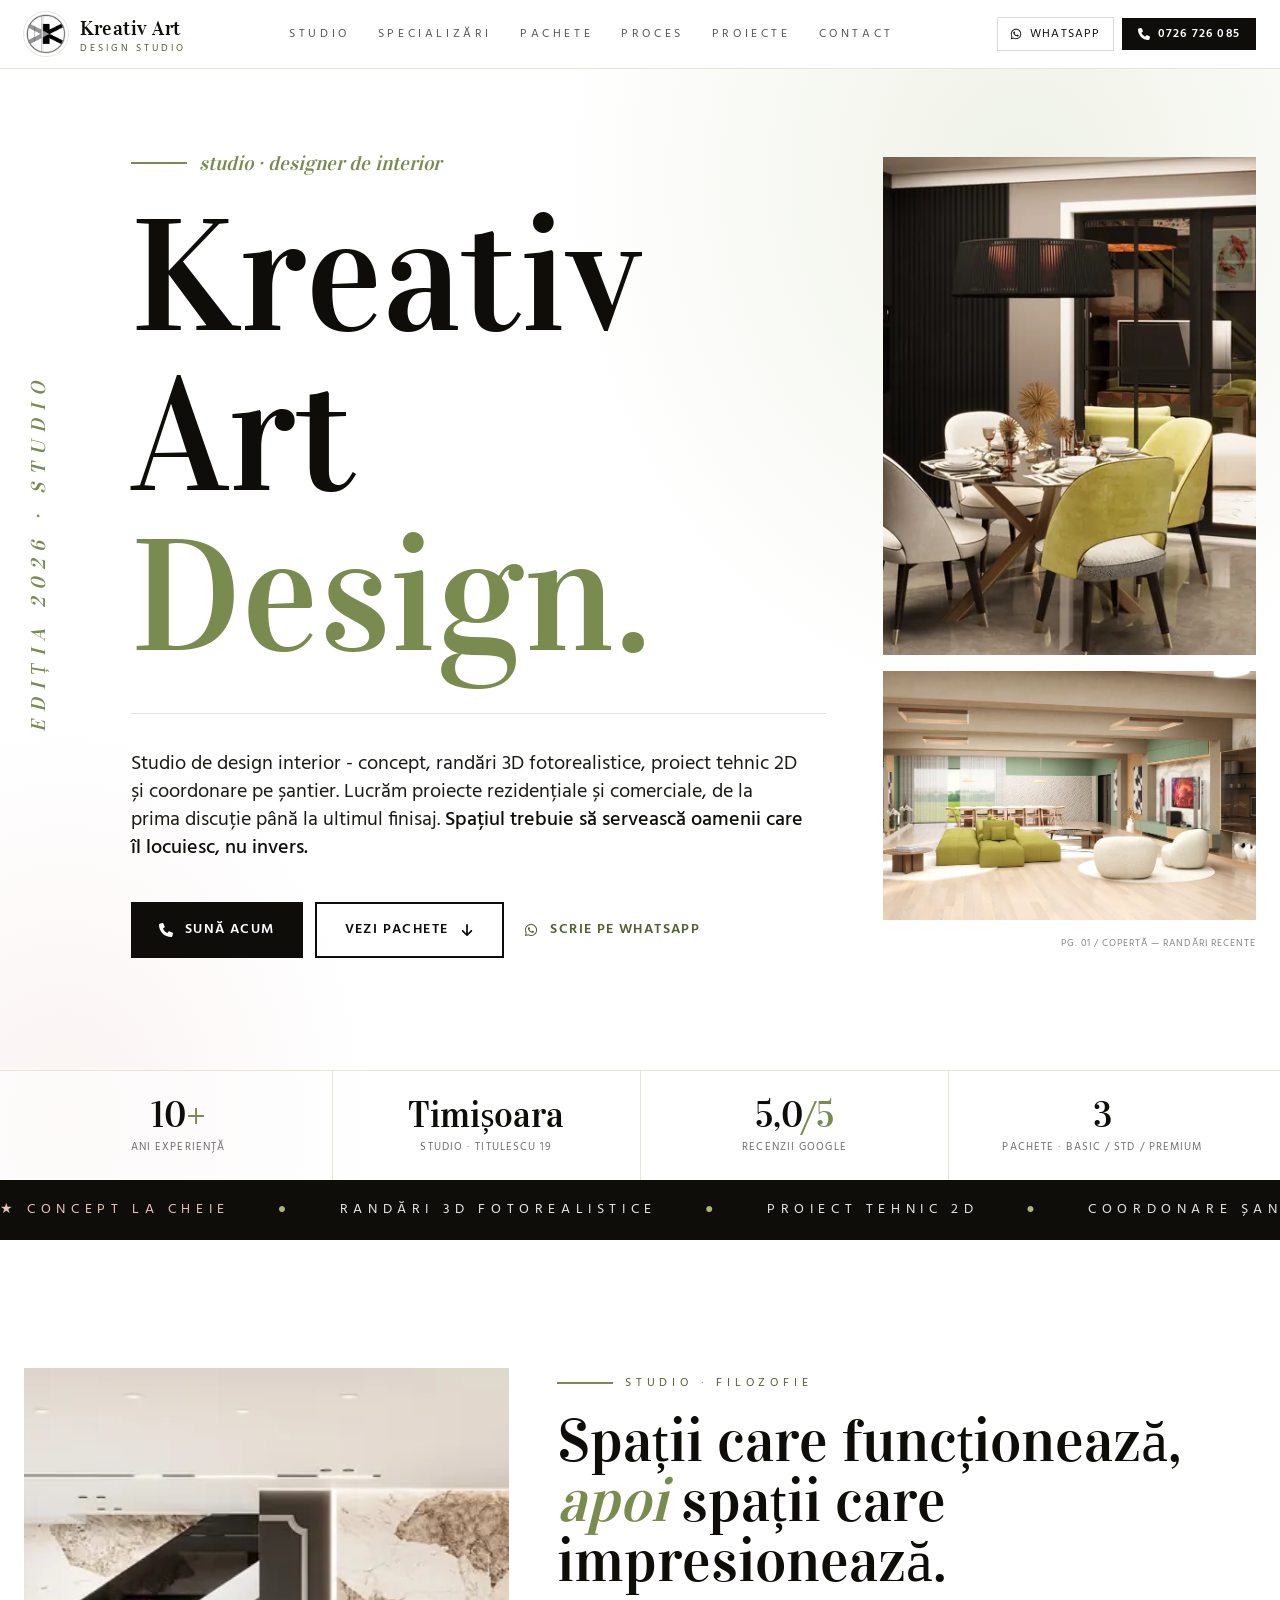
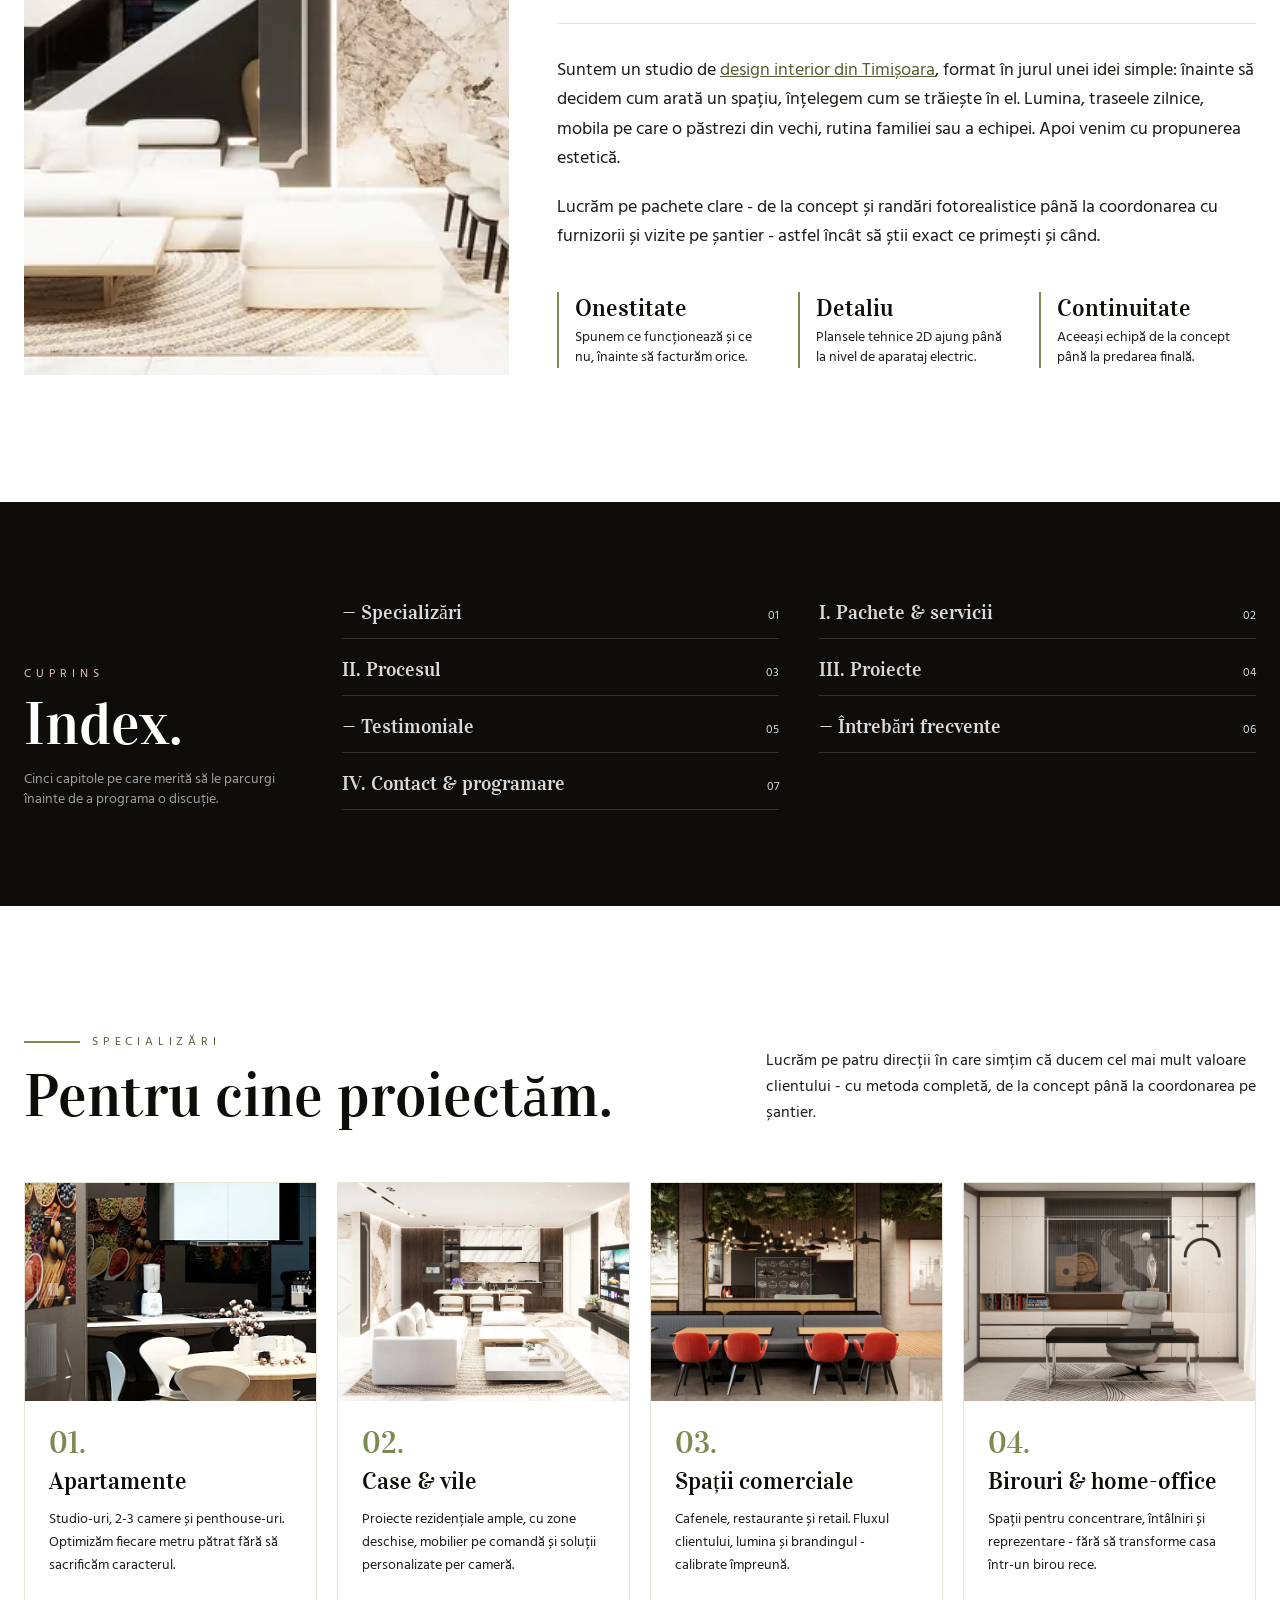
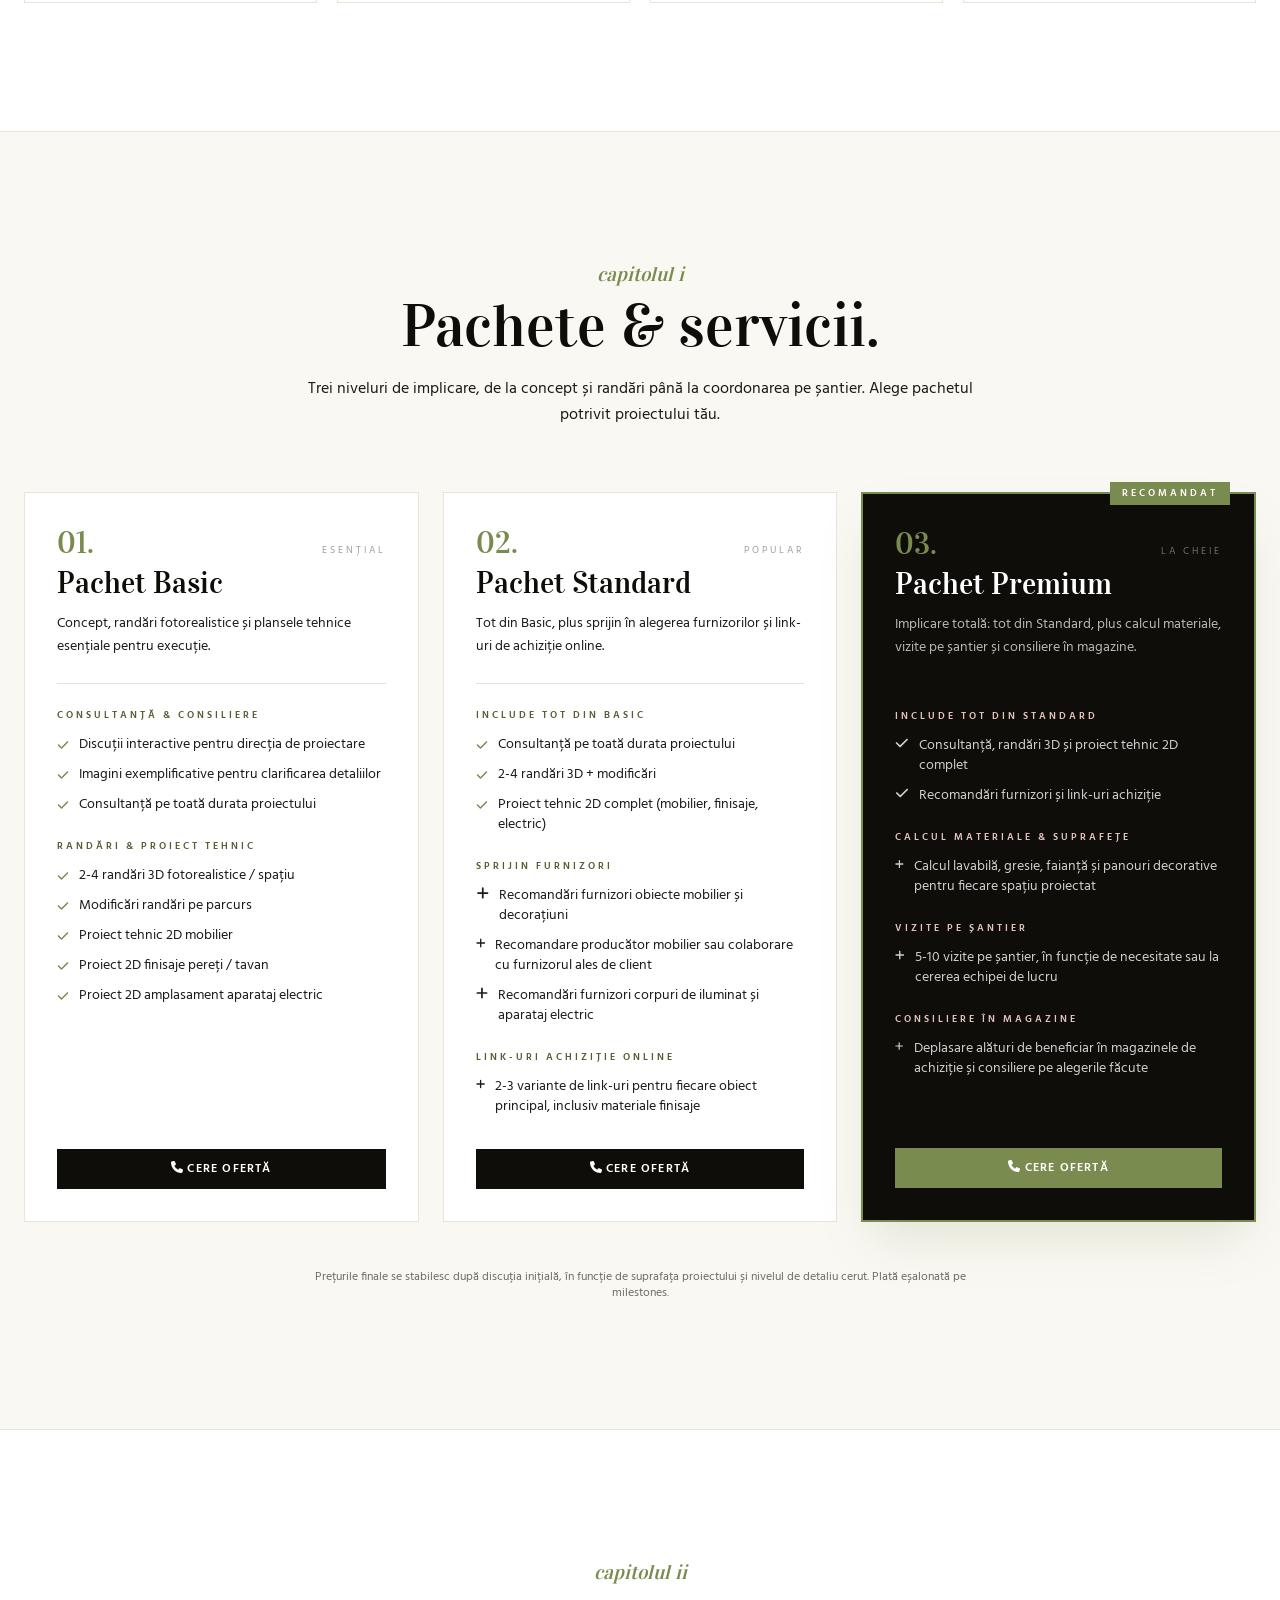
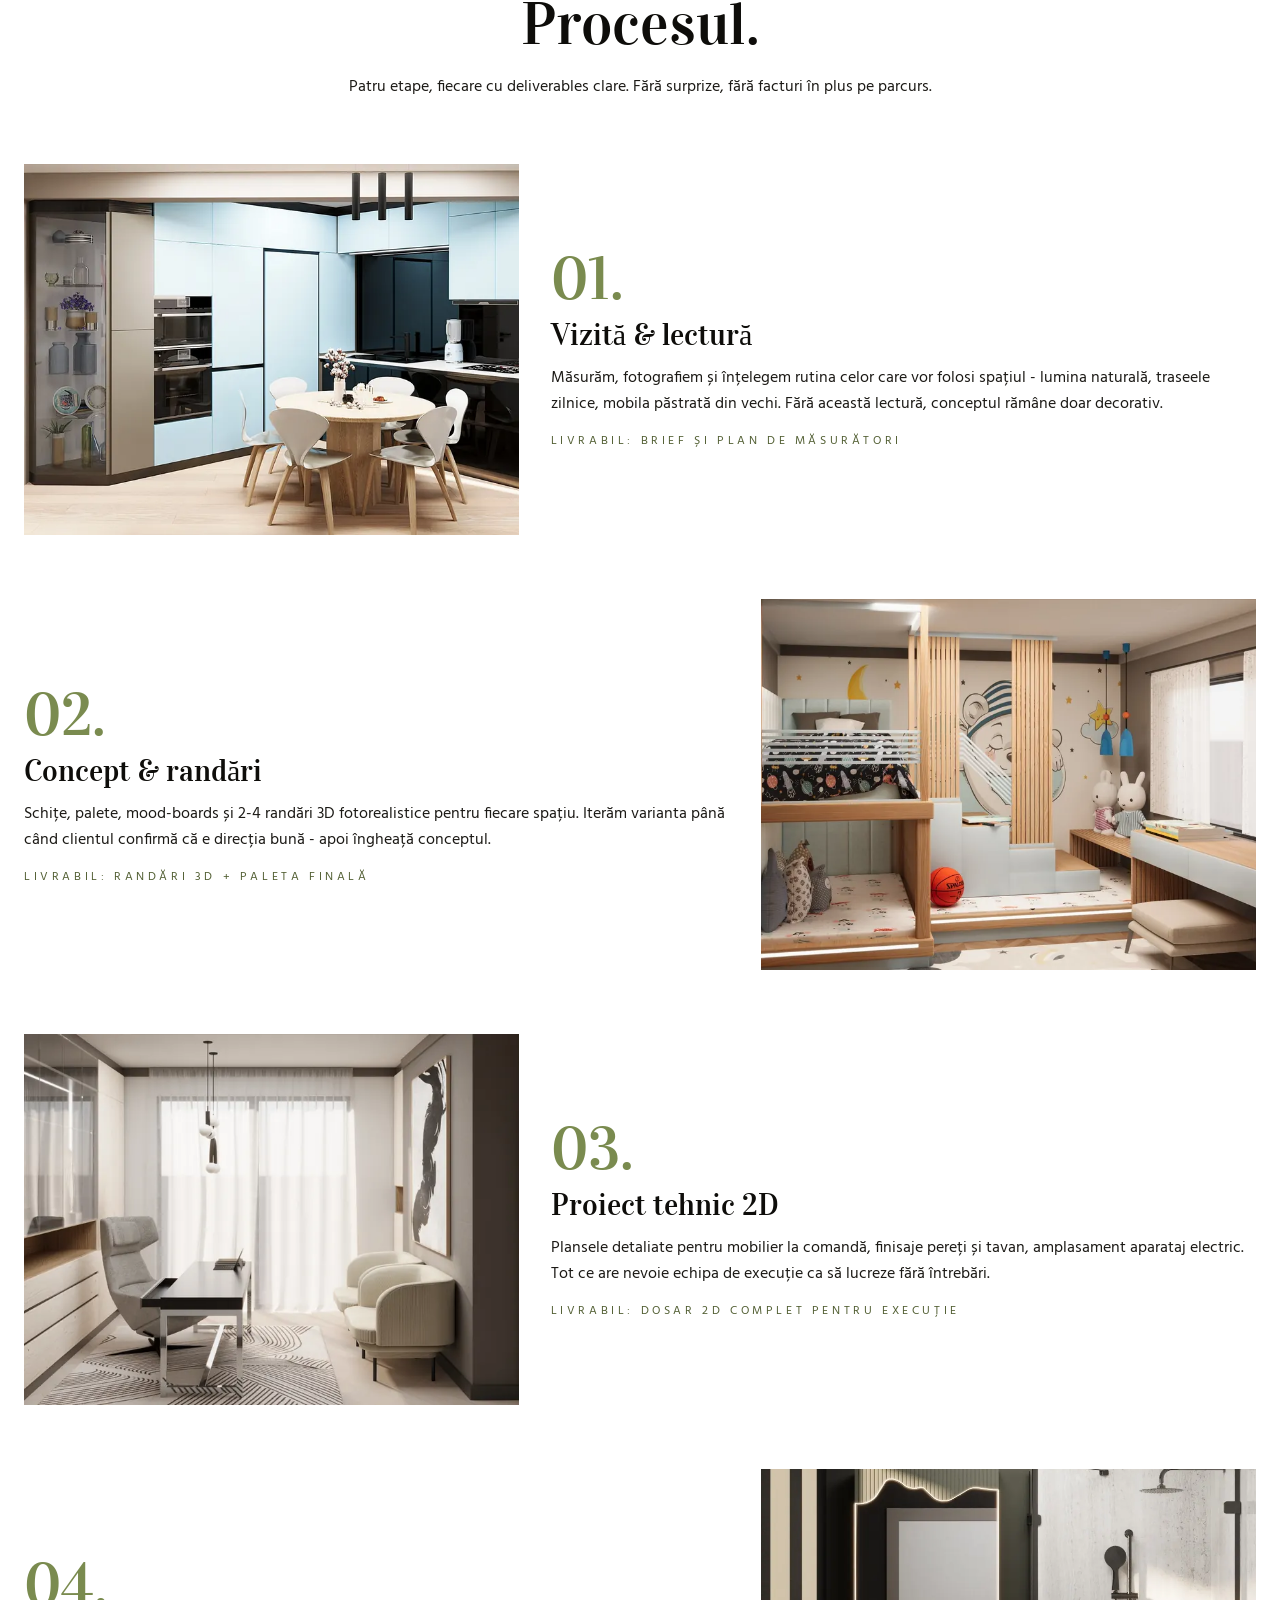
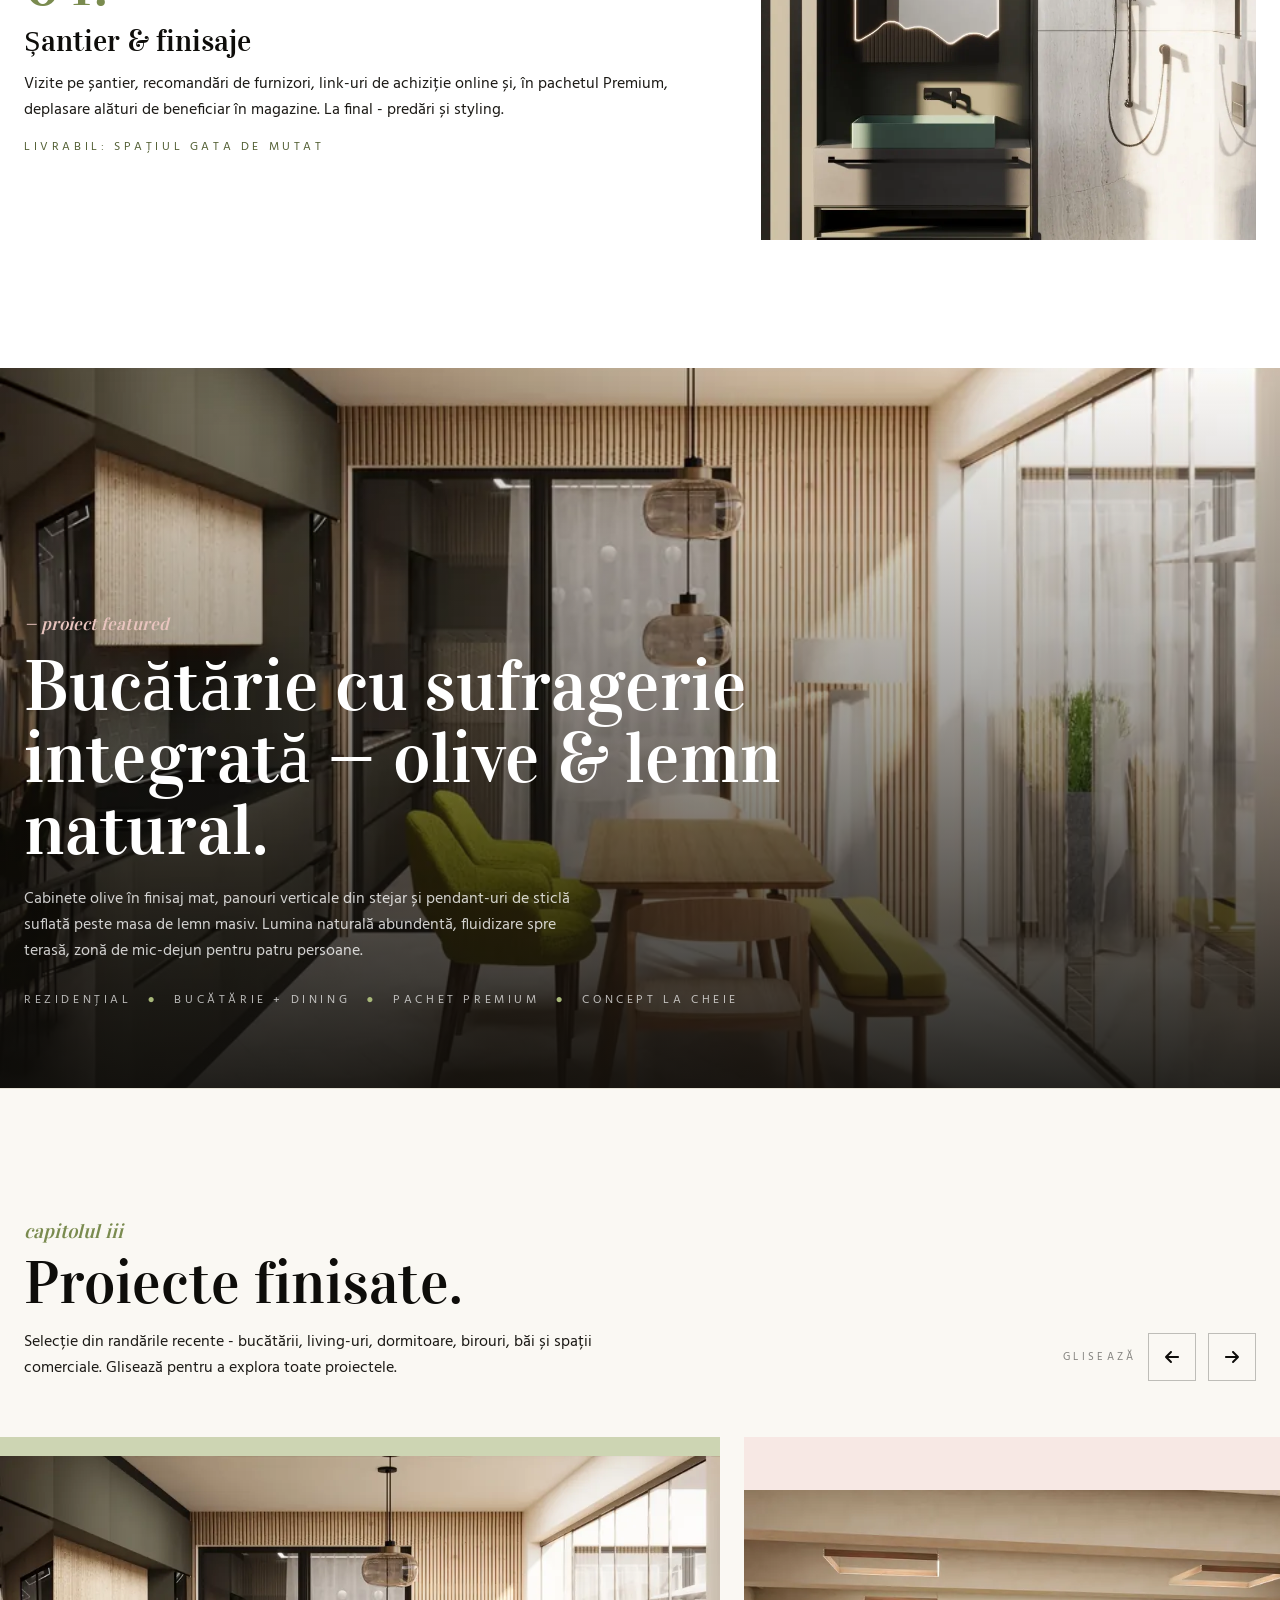
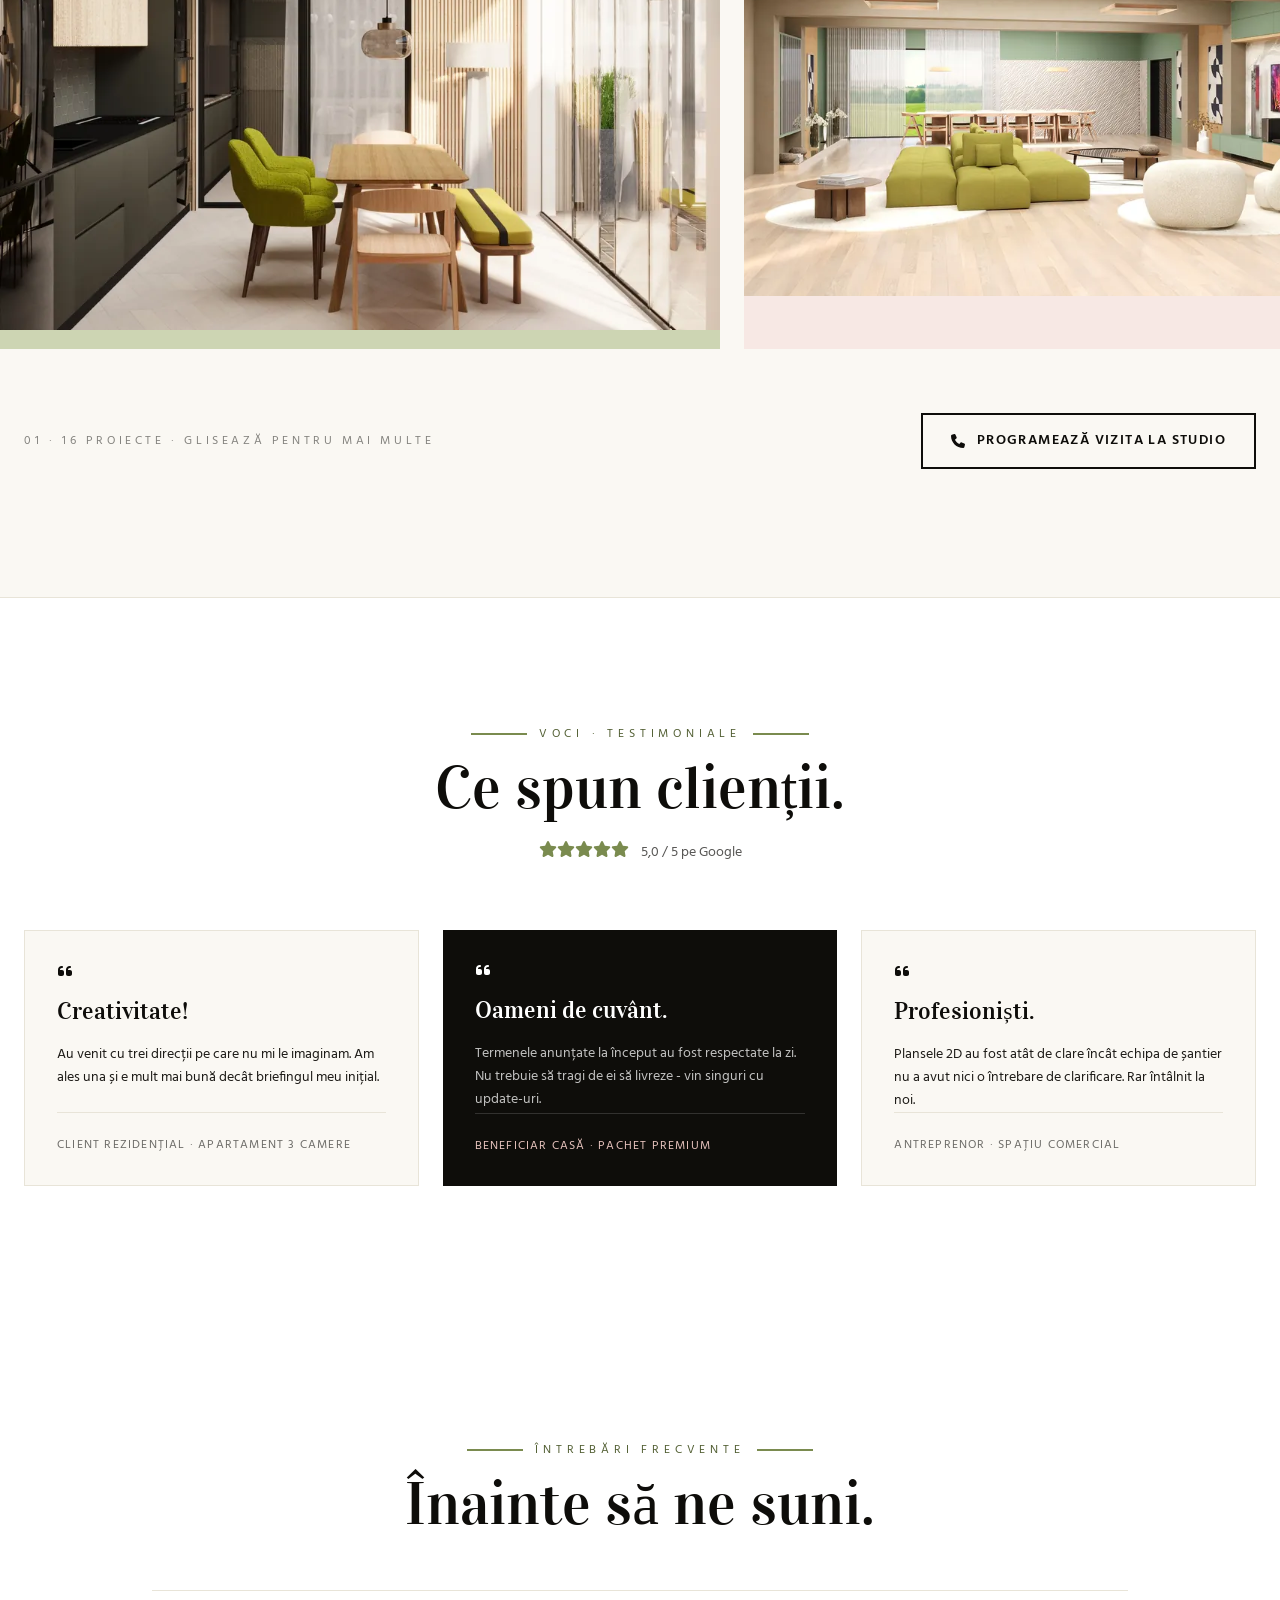
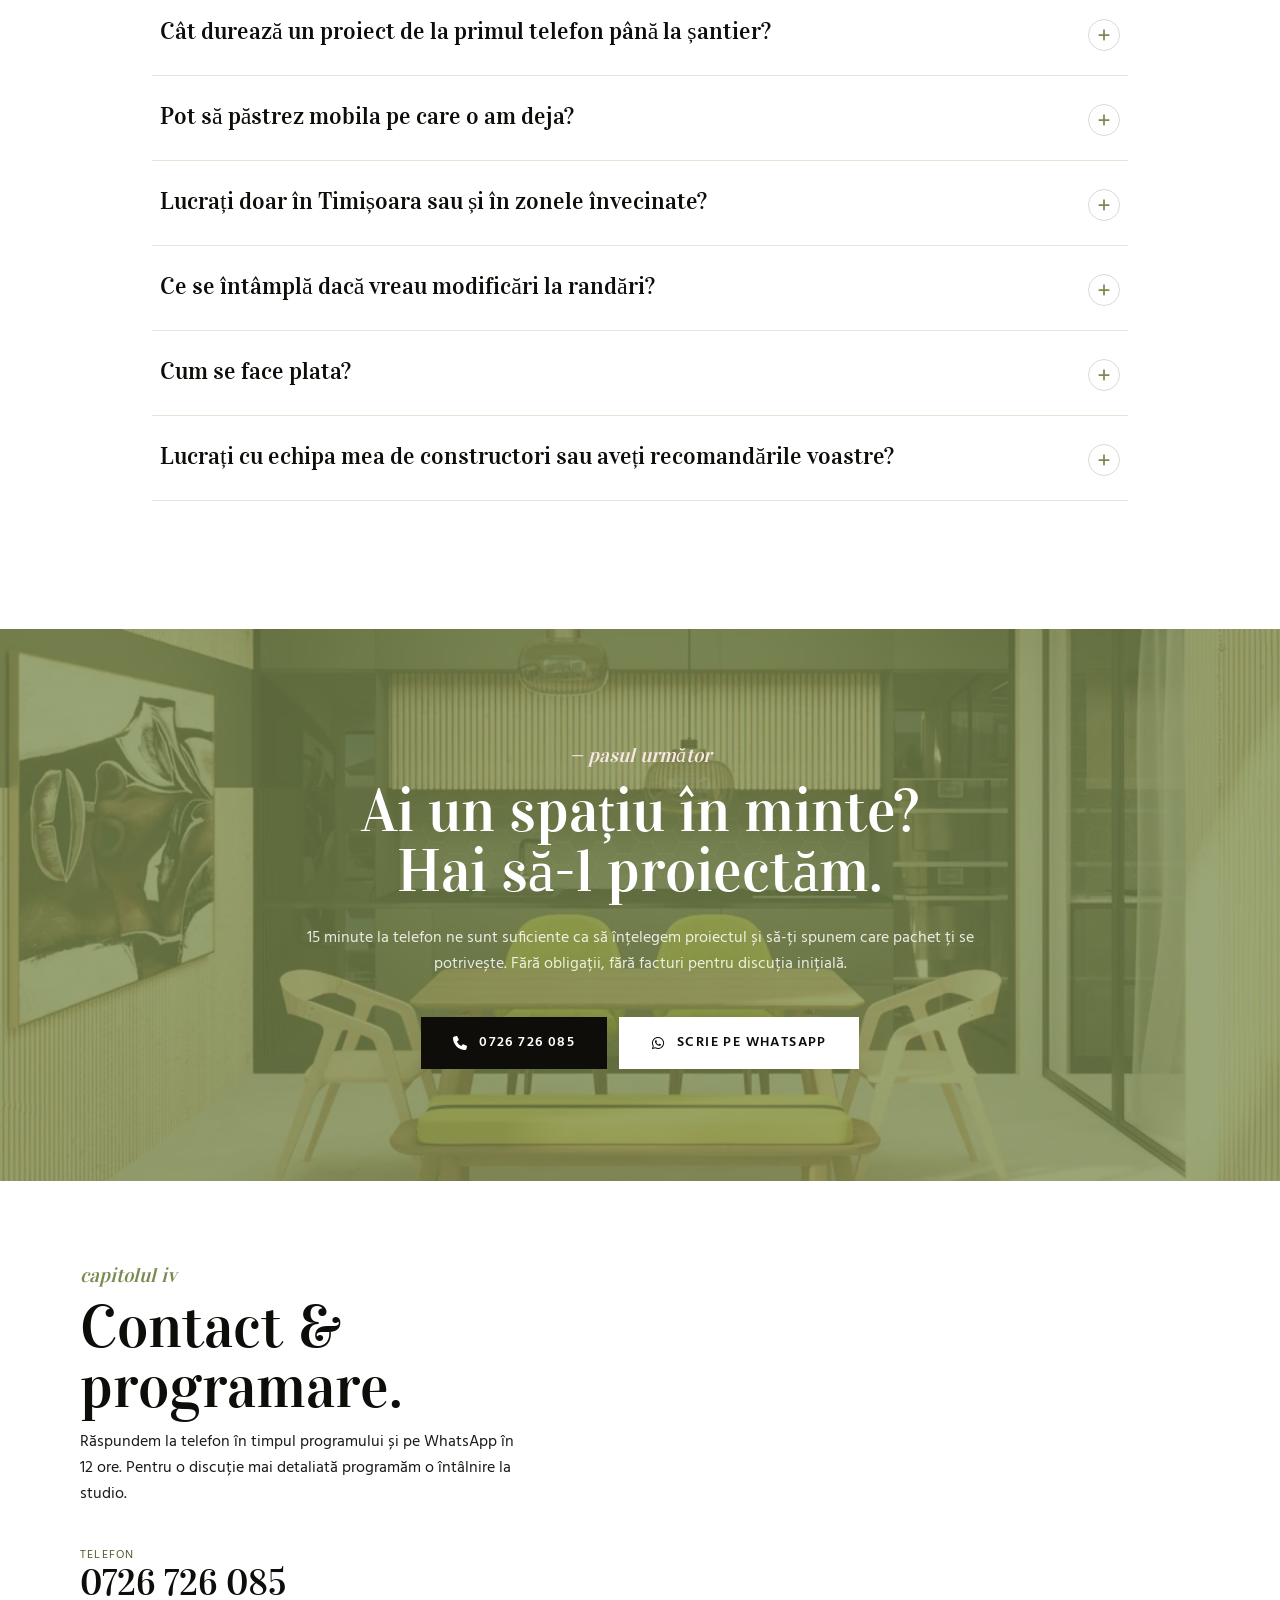
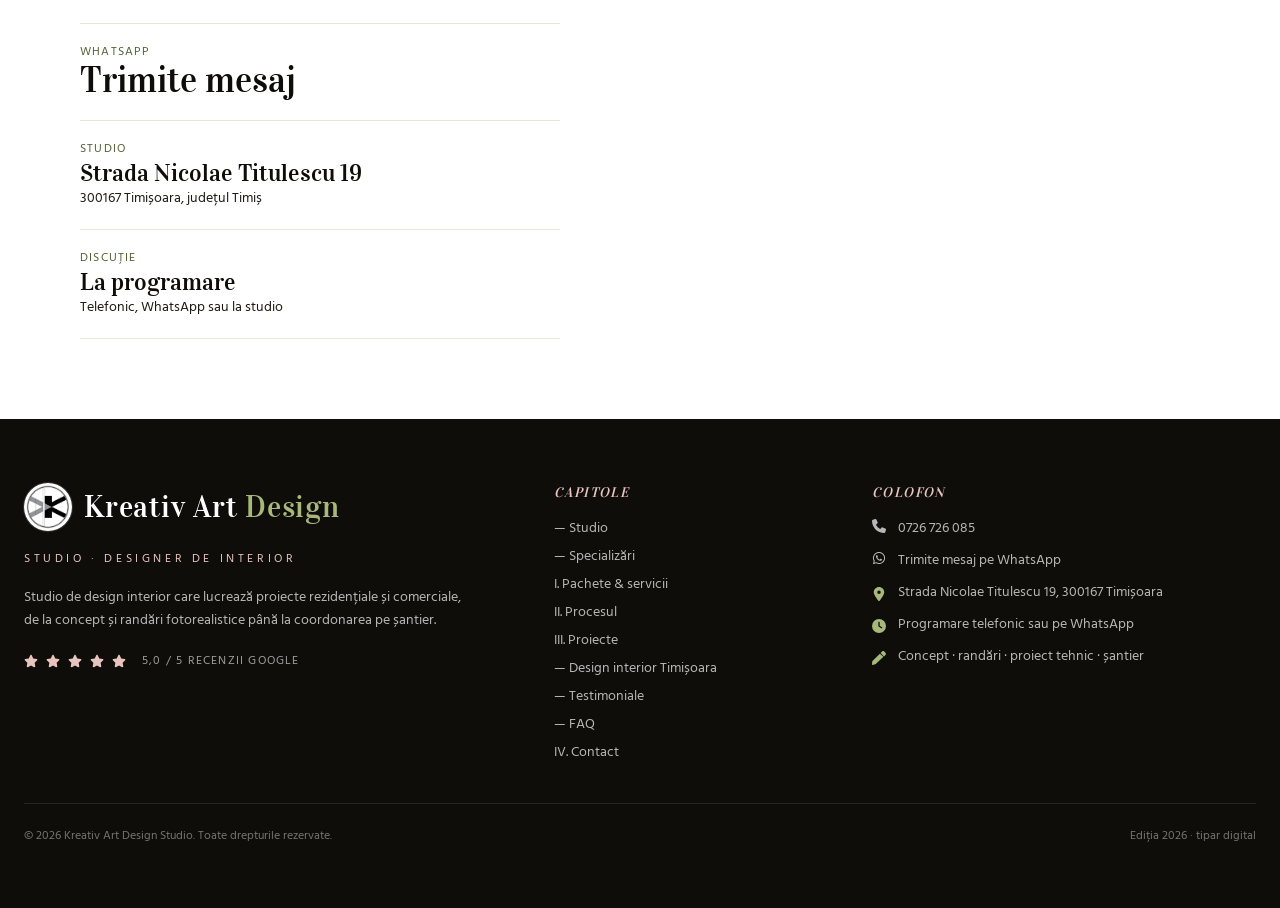
==== commit cb721cfa: "feat: pagina dedicata /design-interior-timisoara/ + internal linking - landing SEO S1-S8 pe expresia" ====
--- a/site/index.html
+++ b/site/index.html
@@ -424,7 +424,7 @@
       </h2>
       <div class="hairline my-8"></div>
       <p class="text-ink-500 text-lg leading-relaxed">
-        Suntem un studio de design interior din Timișoara, format în jurul unei idei simple: înainte să decidem cum arată un spațiu, înțelegem cum se trăiește în el. Lumina, traseele zilnice, mobila pe care o păstrezi din vechi, rutina familiei sau a echipei. Apoi venim cu propunerea estetică.
+        Suntem un studio de <a href="/design-interior-timisoara/" class="text-olive-700 hover:text-olive-500 transition" style="text-decoration:underline">design interior din Timișoara</a>, format în jurul unei idei simple: înainte să decidem cum arată un spațiu, înțelegem cum se trăiește în el. Lumina, traseele zilnice, mobila pe care o păstrezi din vechi, rutina familiei sau a echipei. Apoi venim cu propunerea estetică.
       </p>
       <p class="text-ink-500 text-lg leading-relaxed mt-5">
         Lucrăm pe pachete clare - de la concept și randări fotorealistice până la coordonarea cu furnizorii și vizite pe șantier - astfel încât să știi exact ce primești și când.
@@ -1059,6 +1059,7 @@
           <li><a href="#capitole" class="hover:text-rose-300 transition">I. Pachete &amp; servicii</a></li>
           <li><a href="#proces" class="hover:text-rose-300 transition">II. Procesul</a></li>
           <li><a href="#proiecte" class="hover:text-rose-300 transition">III. Proiecte</a></li>
+          <li><a href="/design-interior-timisoara/" class="hover:text-rose-300 transition">— Design interior Timișoara</a></li>
           <li><a href="#voci" class="hover:text-rose-300 transition">— Testimoniale</a></li>
           <li><a href="#faq" class="hover:text-rose-300 transition">— FAQ</a></li>
           <li><a href="#contact" class="hover:text-rose-300 transition">IV. Contact</a></li>
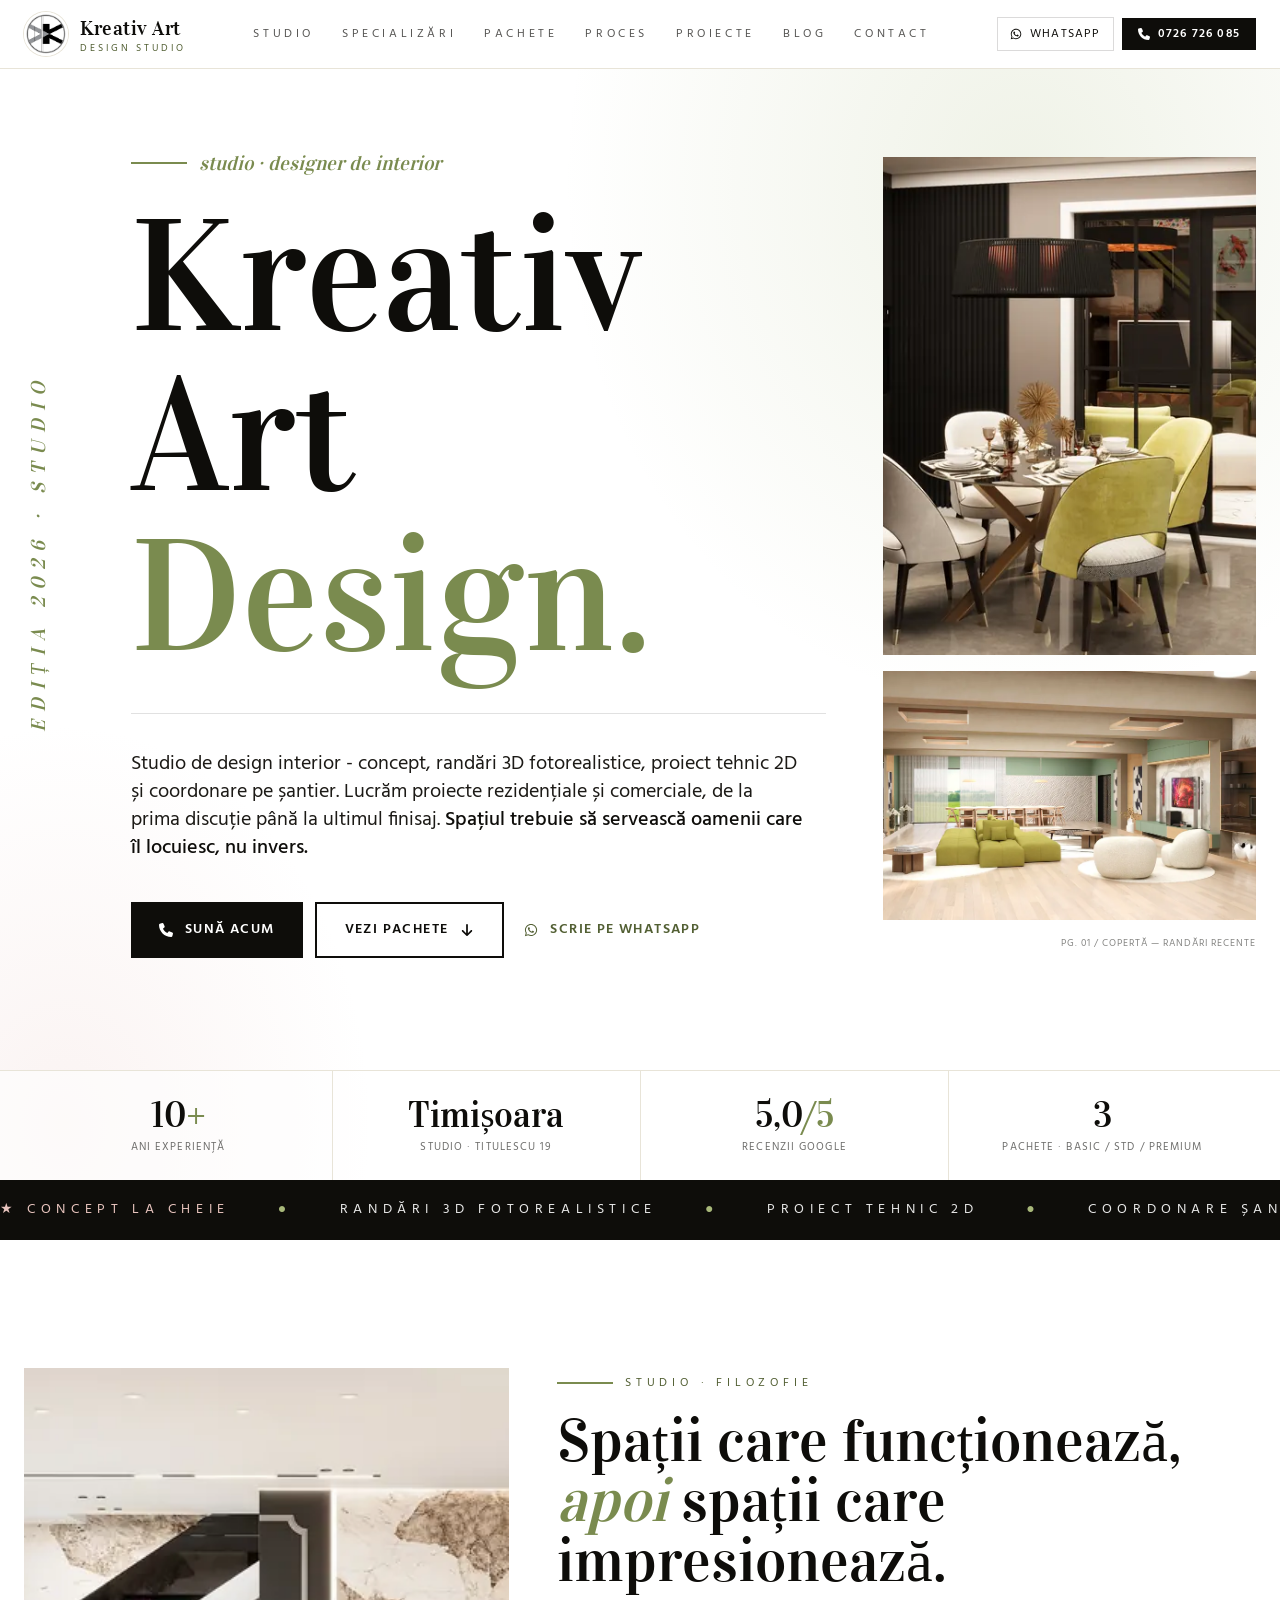
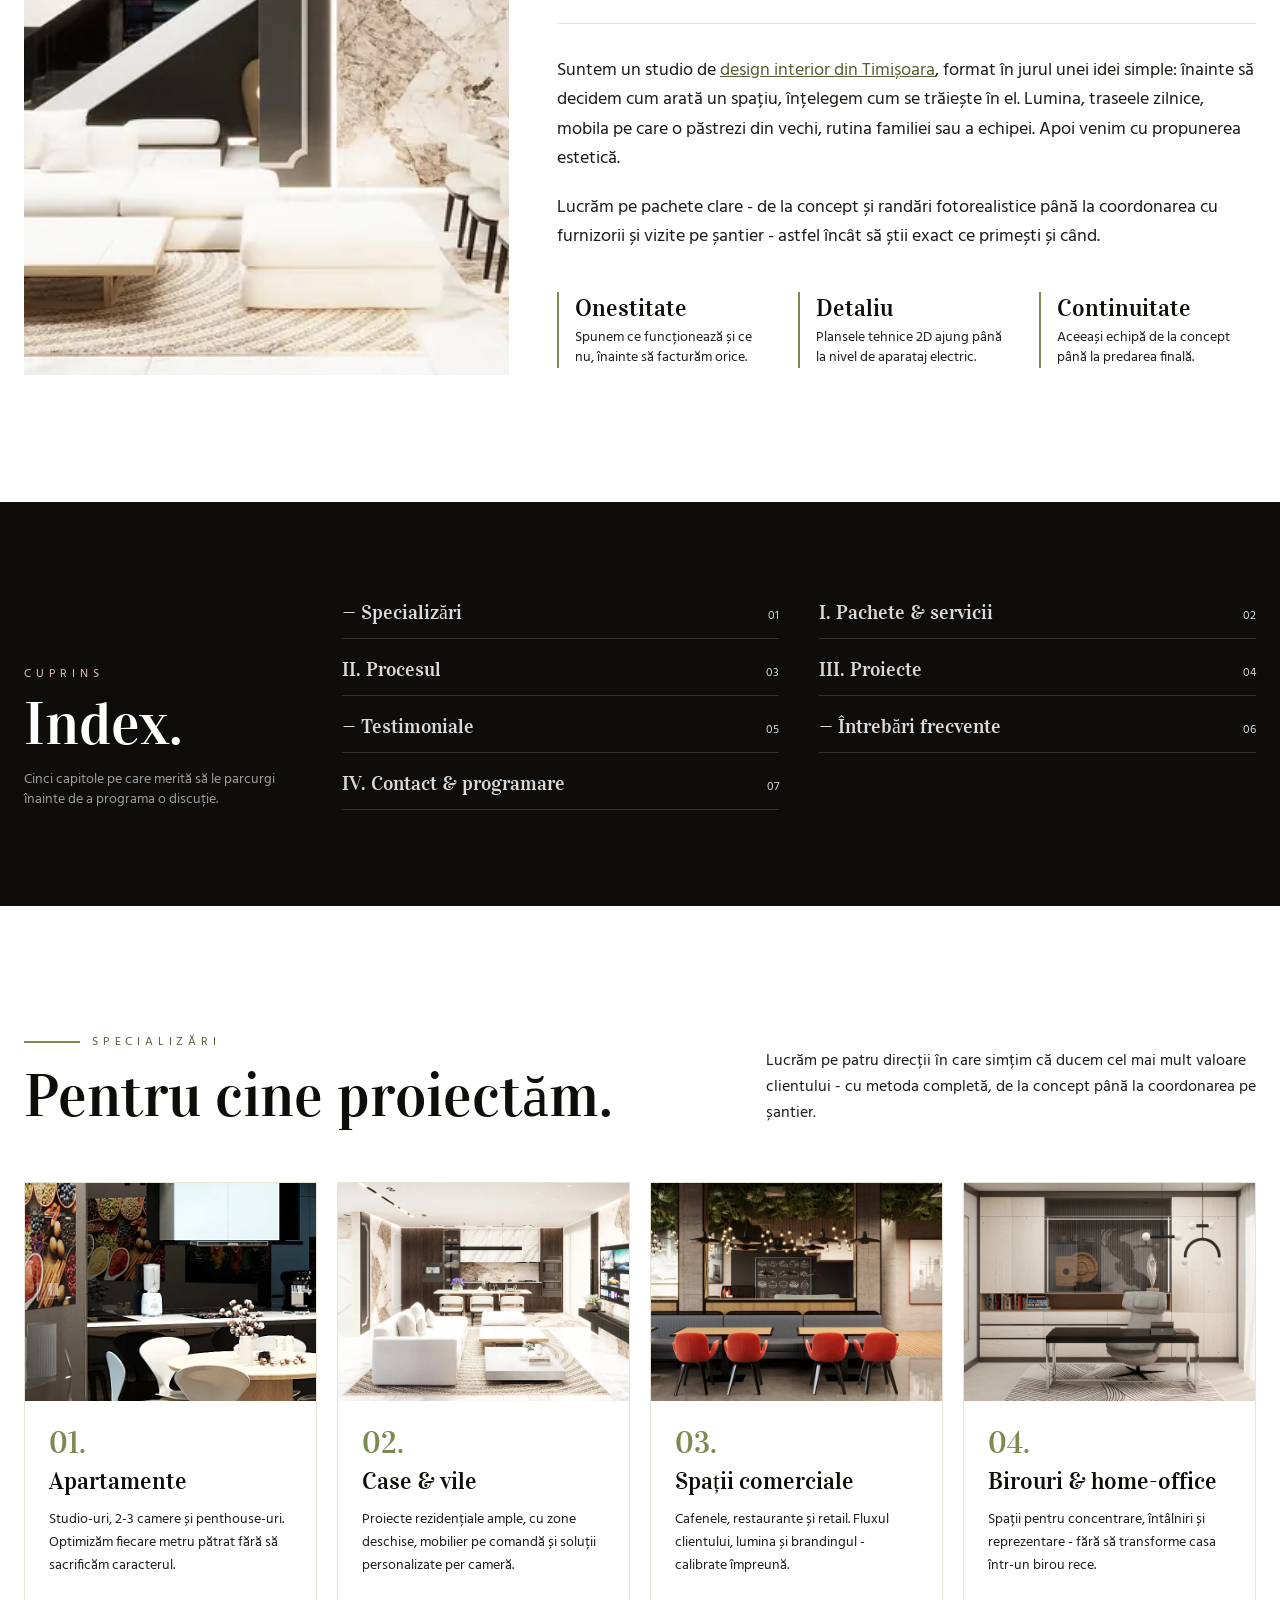
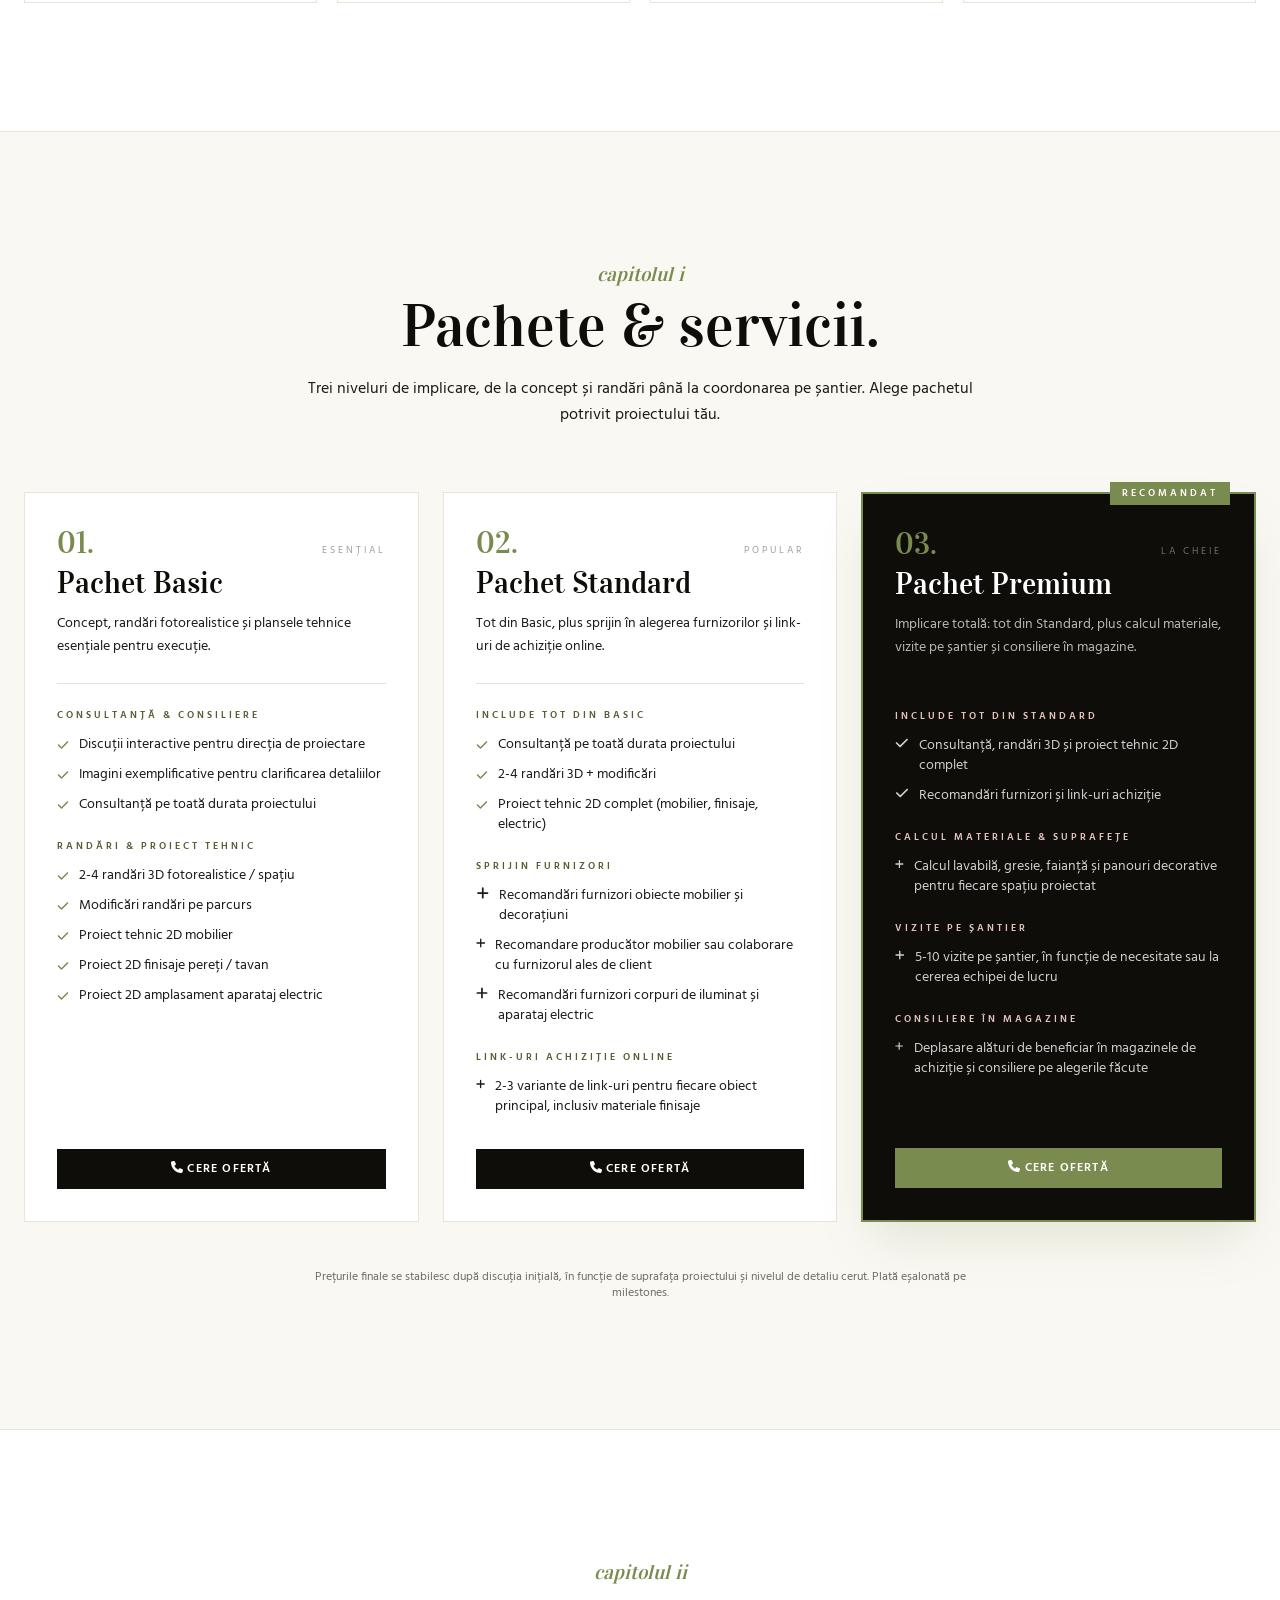
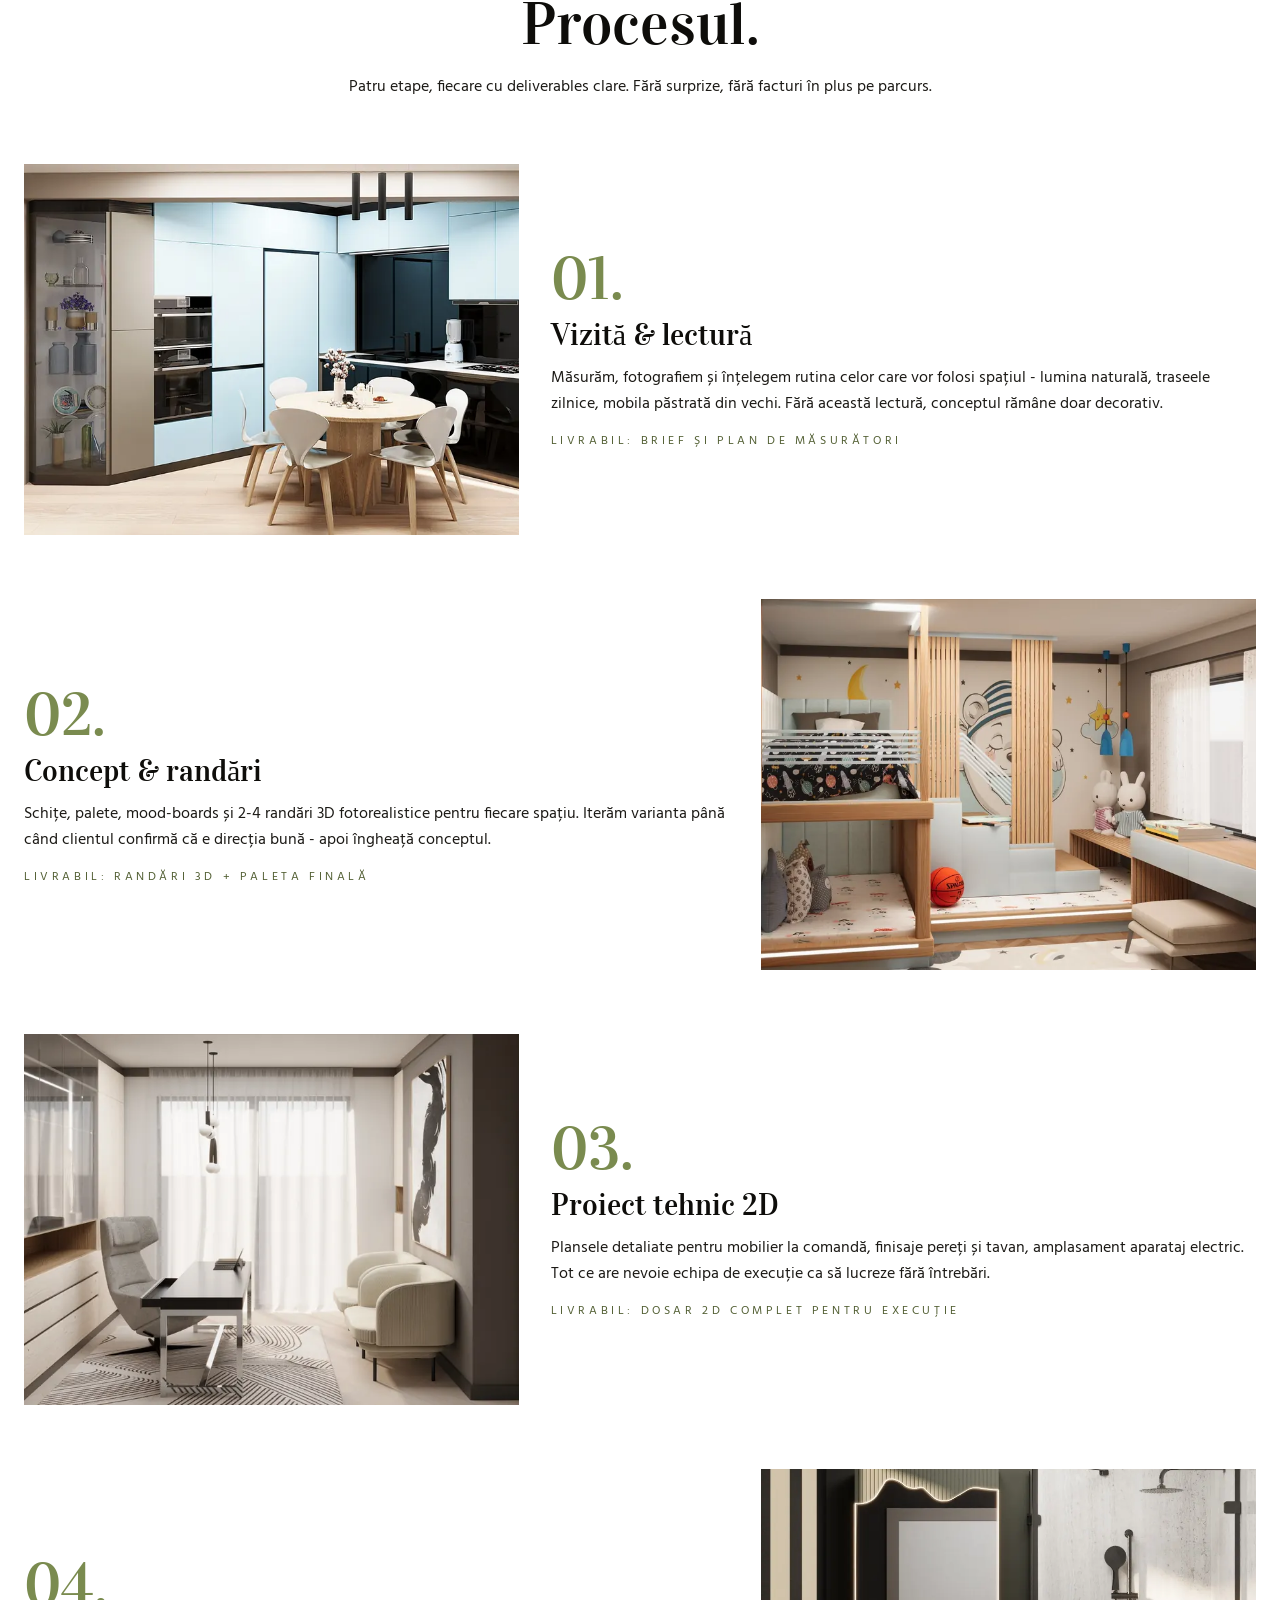
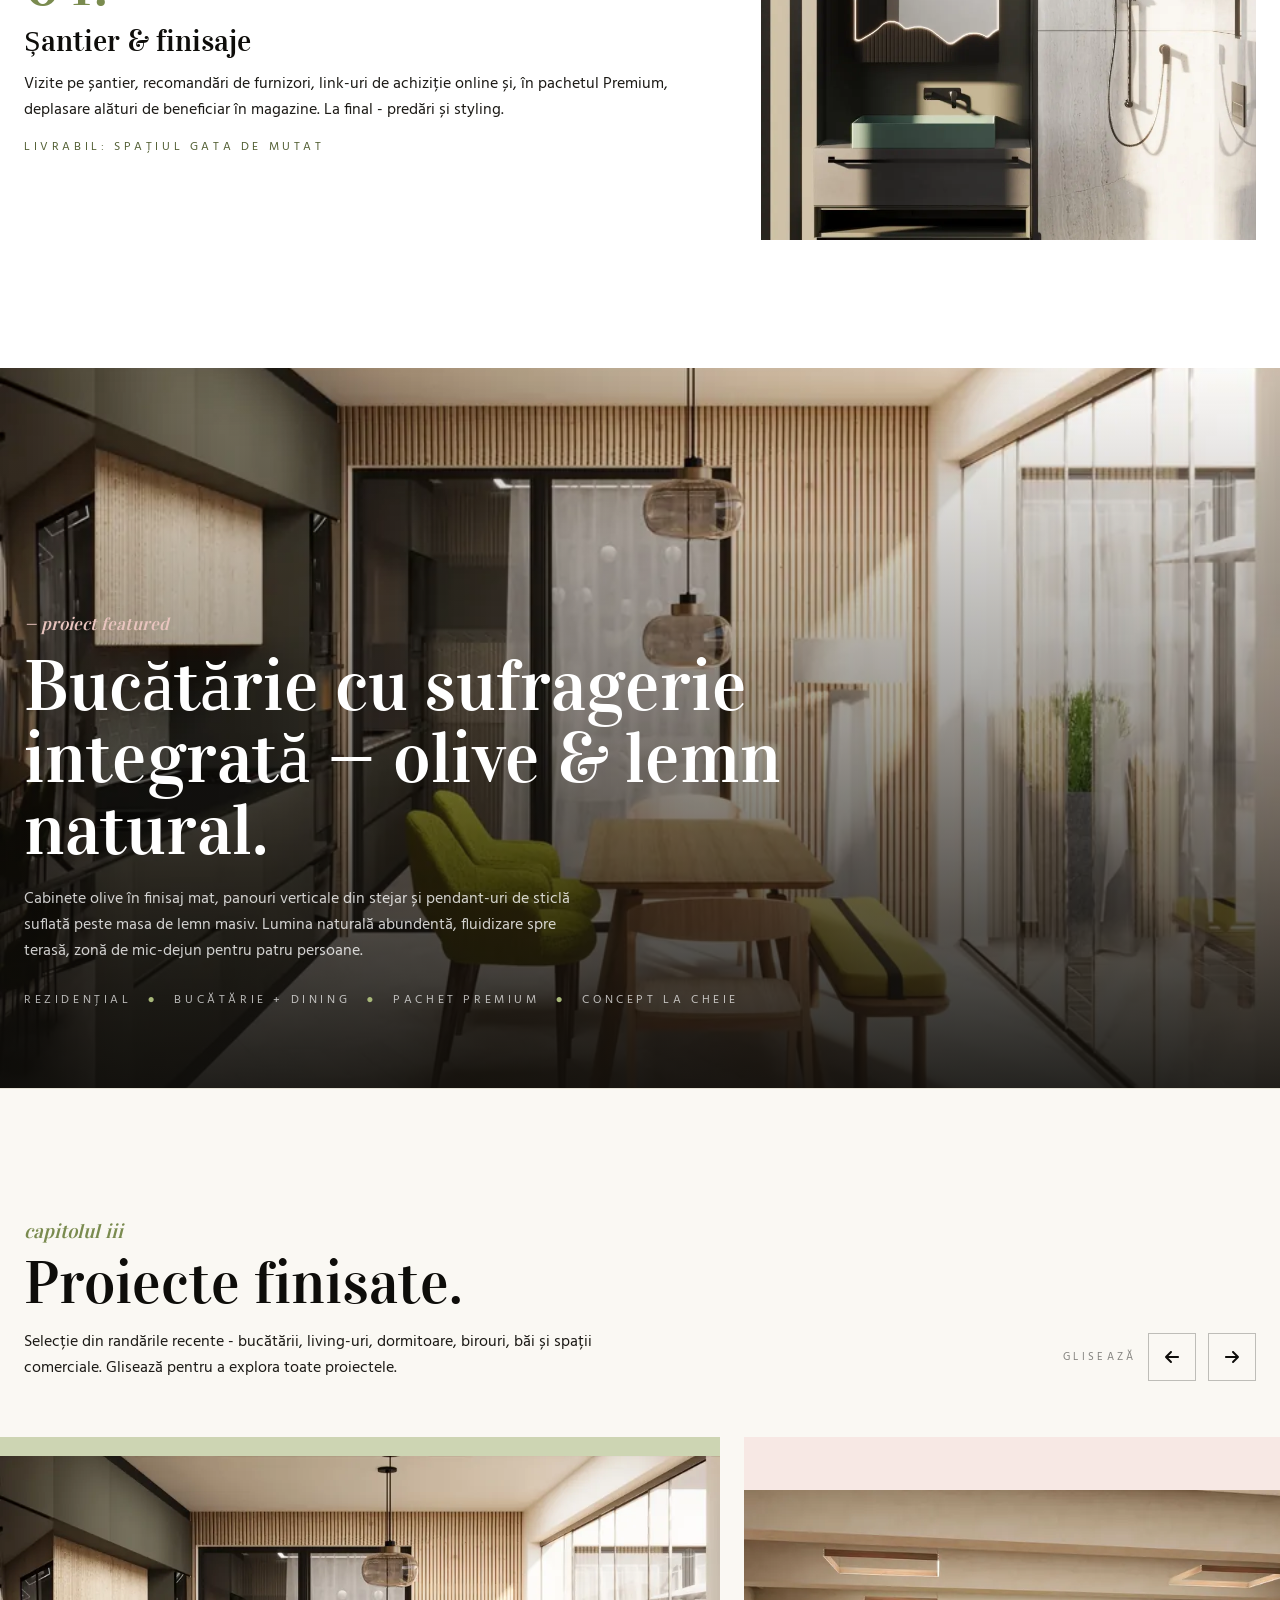
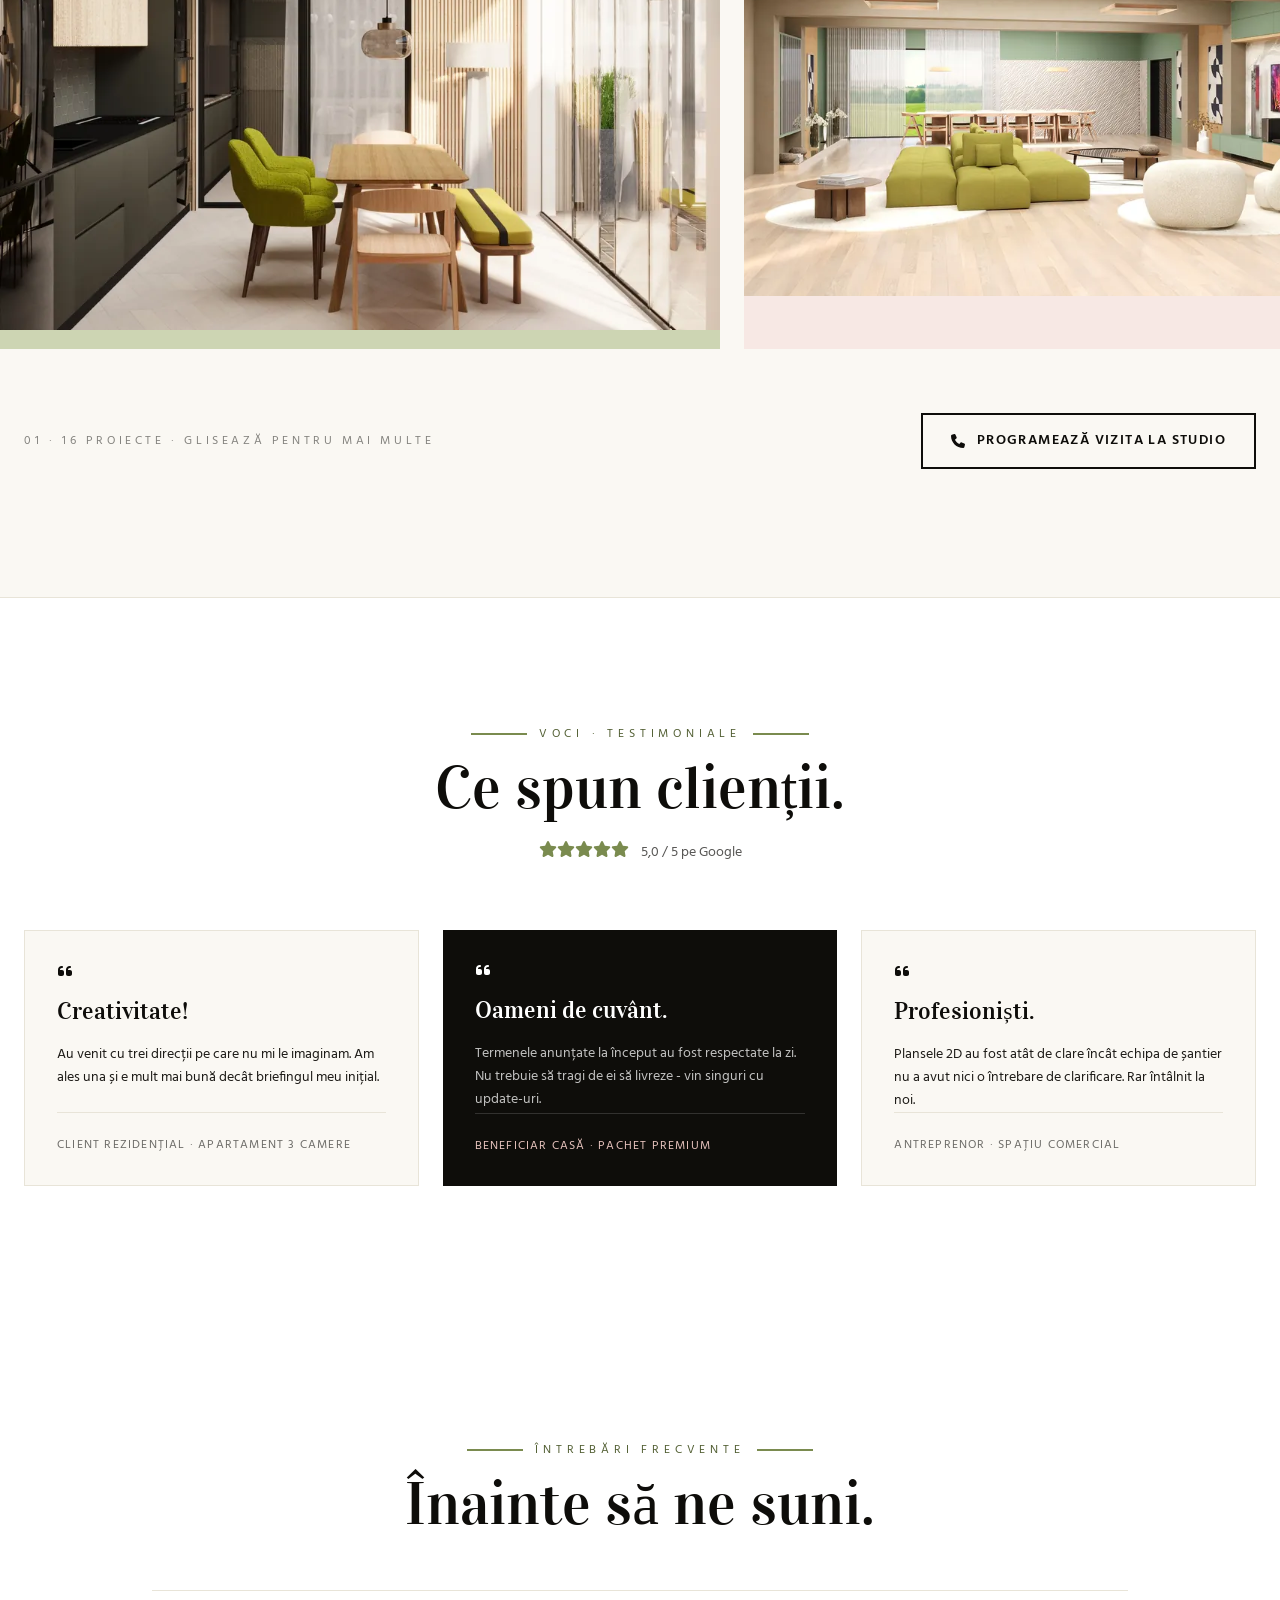
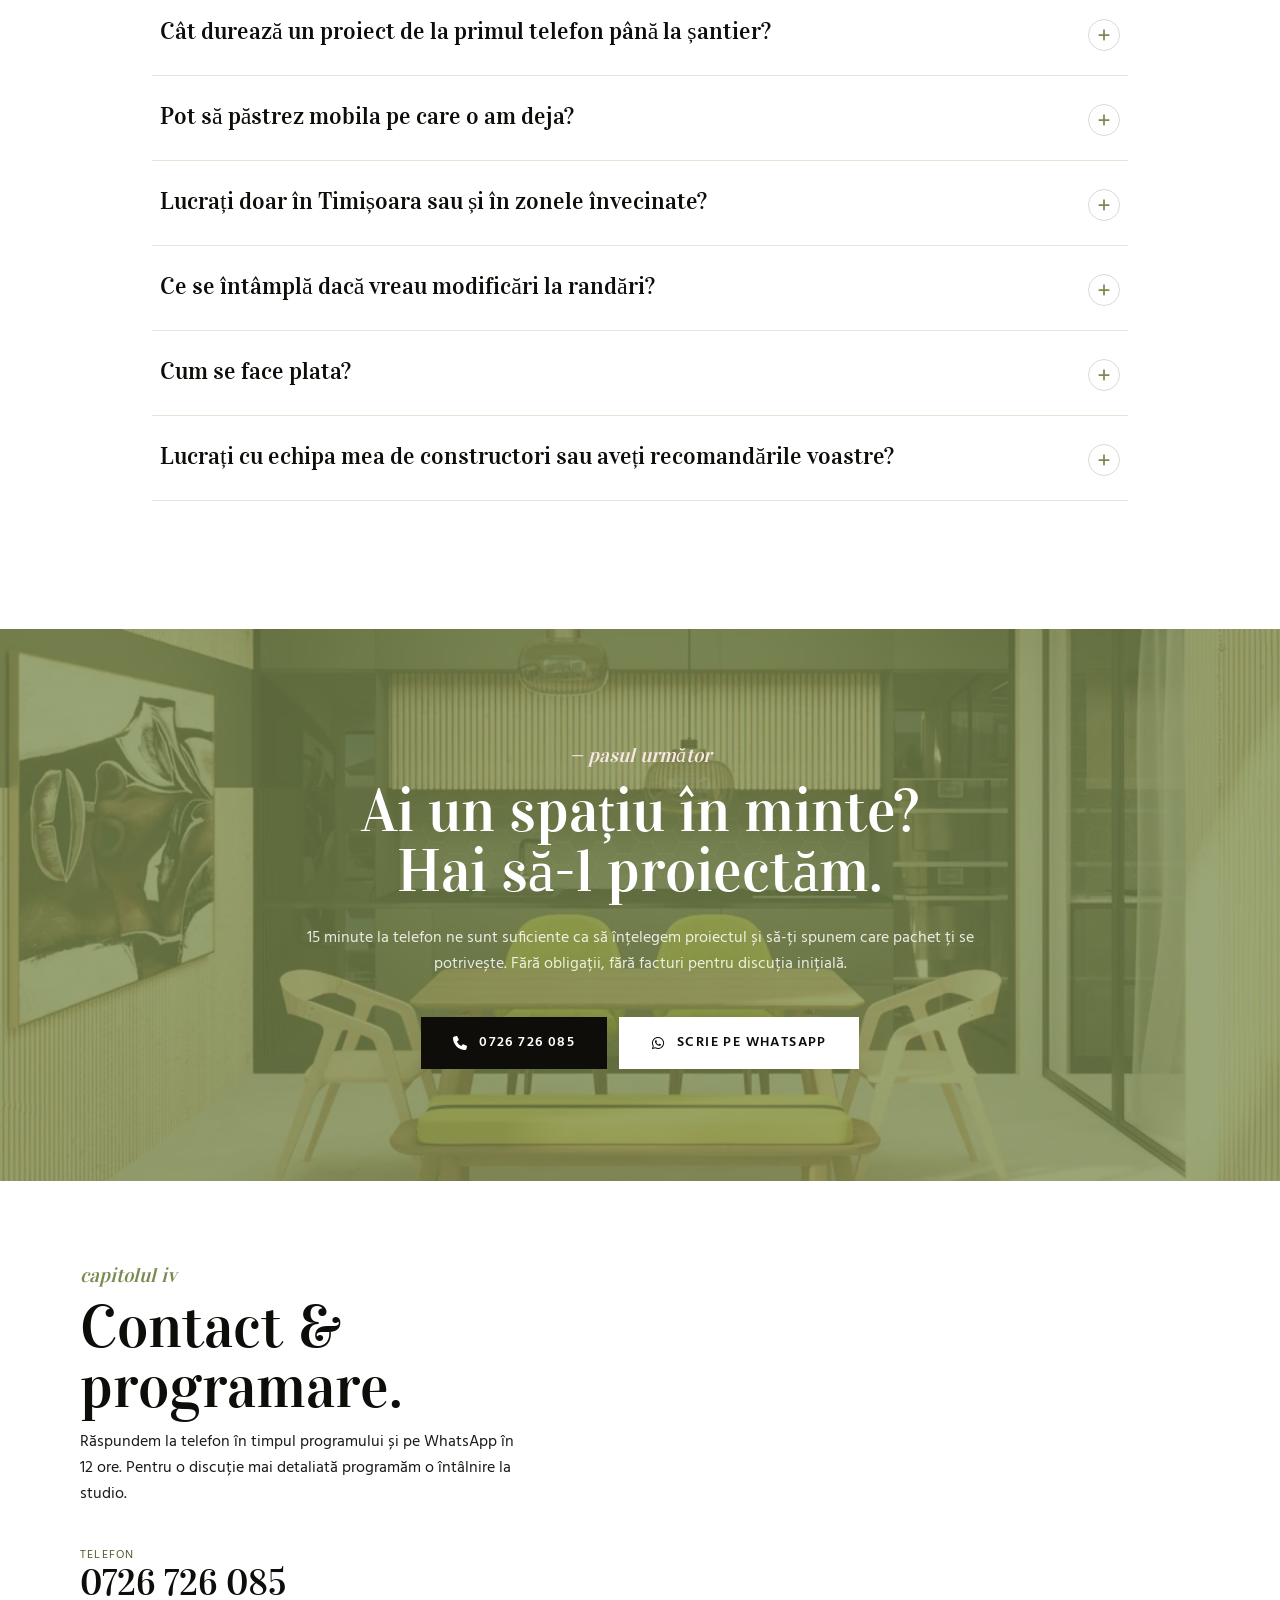
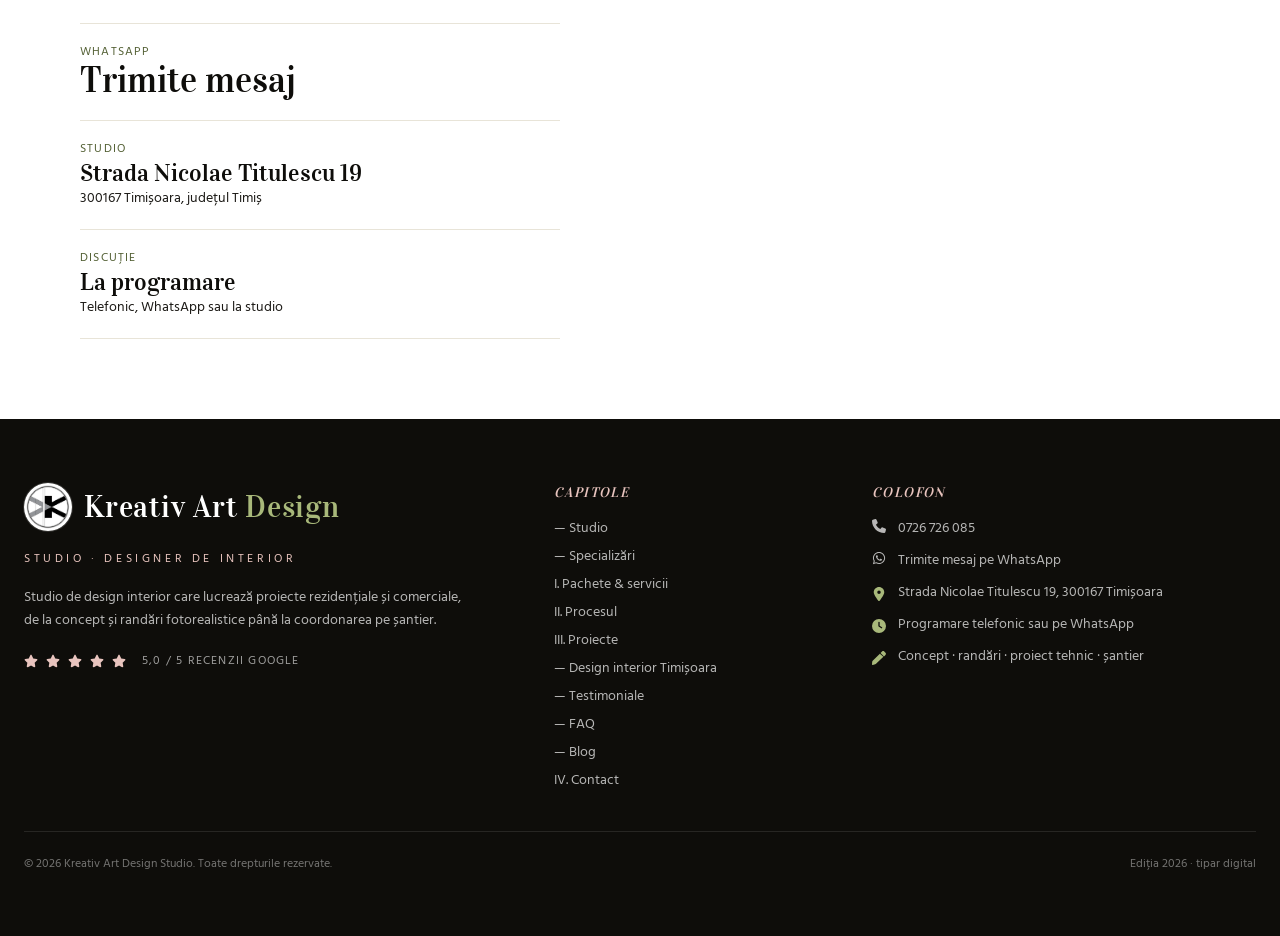
==== commit e0bafcd2: "Sectiune de blog cu primele cinci articole - pagina /blog/ cu grila de articole si coloana laterala " ====
--- a/site/index.html
+++ b/site/index.html
@@ -3,8 +3,8 @@
 <head>
 <meta charset="UTF-8">
 <meta name="viewport" content="width=device-width, initial-scale=1.0">
-<title>Designer de Interior Timi&#537;oara - Kreativ Art Design Studio | 0726 726 085</title>
-<meta name="description" content="Studio de design interior &#238;n Timi&#537;oara. Concept, rand&#259;ri 3D fotorealistice, proiect tehnic 2D &#537;i coordonare pe &#537;antier. Pachete Basic, Standard &#537;i Premium pentru rezidential &#537;i comercial. Sun&#259; 0726 726 085.">
+<title>Designer de Interior Timisoara - Kreativ Art Design</title>
+<meta name="description" content="Designer de interior Timisoara: concept, randari 3D fotorealistice, proiect tehnic 2D si coordonare santier. Pachete Basic, Standard, Premium. Tel 0726 726 085.">
 <meta name="robots" content="index,follow,max-image-preview:large">
 <meta name="author" content="Kreativ Art Design Studio">
 <link rel="canonical" href="https://kreativartdesign.ro/">
@@ -16,7 +16,7 @@
 <link rel="alternate" hreflang="x-default" href="https://kreativartdesign.ro/">
 
 <!-- Google Search Console: replace CONTENT_HERE with the token from search.google.com/search-console after claiming the property -->
-<!-- <meta name="google-site-verification" content="CONTENT_HERE"> -->
+<meta name="google-site-verification" content="pbTnIYH38If_KYZo2j_ozimMc3JBGdvkdGwirRdGf0g">
 <!-- Bing Webmaster Tools: replace CONTENT_HERE with the token from www.bing.com/webmasters -->
 <!-- <meta name="msvalidate.01" content="CONTENT_HERE"> -->
 
@@ -252,6 +252,15 @@
     #ffffff;
   }
 </style>
+<!-- Google tag (gtag.js) -->
+<script async src="https://www.googletagmanager.com/gtag/js?id=G-HKGL1LG9NJ"></script>
+<script>
+  window.dataLayer = window.dataLayer || [];
+  function gtag(){dataLayer.push(arguments);}
+  gtag('js', new Date());
+
+  gtag('config', 'G-HKGL1LG9NJ');
+</script>
 </head>
 <body class="bg-white text-ink-700">
 <a href="#book" class="sr-only focus:not-sr-only focus:absolute focus:top-3 focus:left-3 focus:z-[100] focus:bg-ink-700 focus:text-white focus:px-4 focus:py-2 focus:rounded">Sari la conținut</a>
@@ -288,6 +297,7 @@
       <a href="#capitole" class="hover:text-olive-500 transition">Pachete</a>
       <a href="#proces" class="hover:text-olive-500 transition">Proces</a>
       <a href="#proiecte" class="hover:text-olive-500 transition">Proiecte</a>
+      <a href="/blog/" class="hover:text-olive-500 transition">Blog</a>
       <a href="#contact" class="hover:text-olive-500 transition">Contact</a>
     </nav>
     <div class="flex items-center gap-2 shrink-0">
@@ -1062,6 +1072,7 @@
           <li><a href="/design-interior-timisoara/" class="hover:text-rose-300 transition">— Design interior Timișoara</a></li>
           <li><a href="#voci" class="hover:text-rose-300 transition">— Testimoniale</a></li>
           <li><a href="#faq" class="hover:text-rose-300 transition">— FAQ</a></li>
+          <li><a href="/blog/" class="hover:text-rose-300 transition">&mdash; Blog</a></li>
           <li><a href="#contact" class="hover:text-rose-300 transition">IV. Contact</a></li>
         </ul>
       </div>
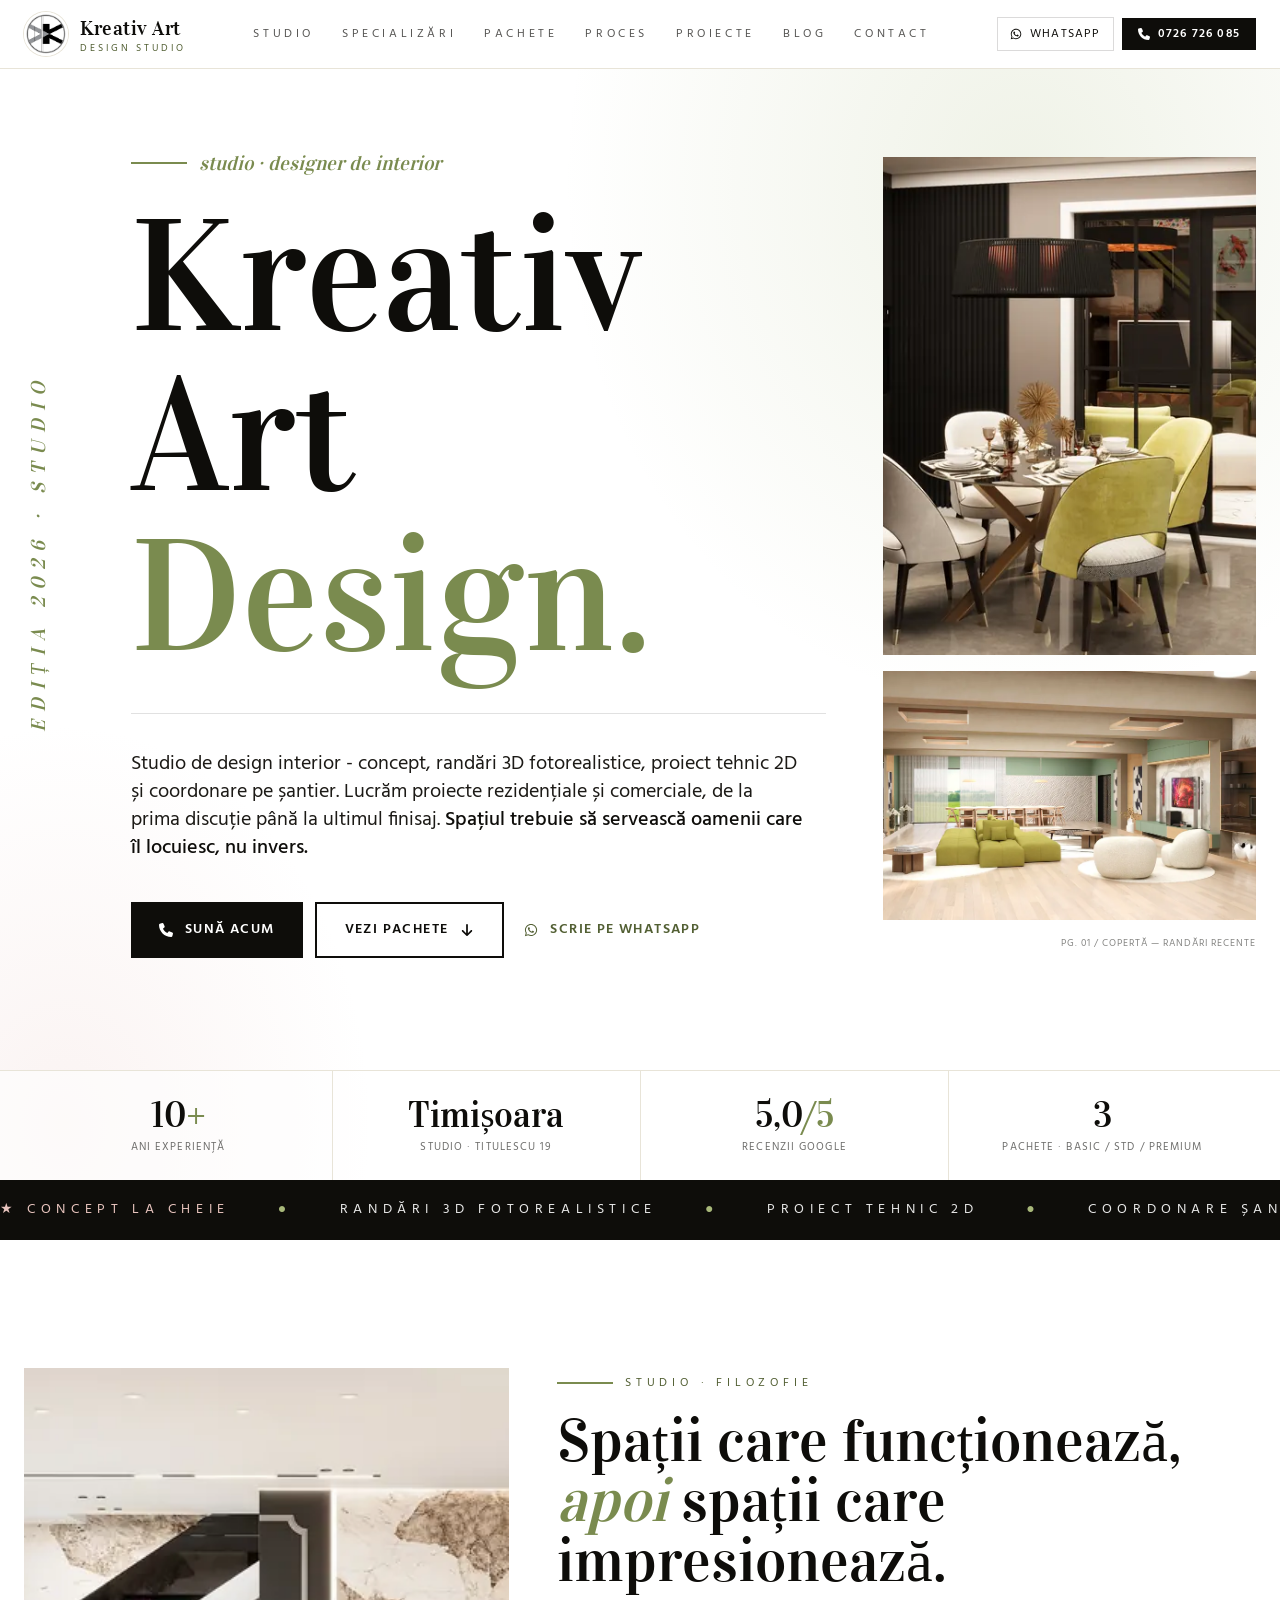
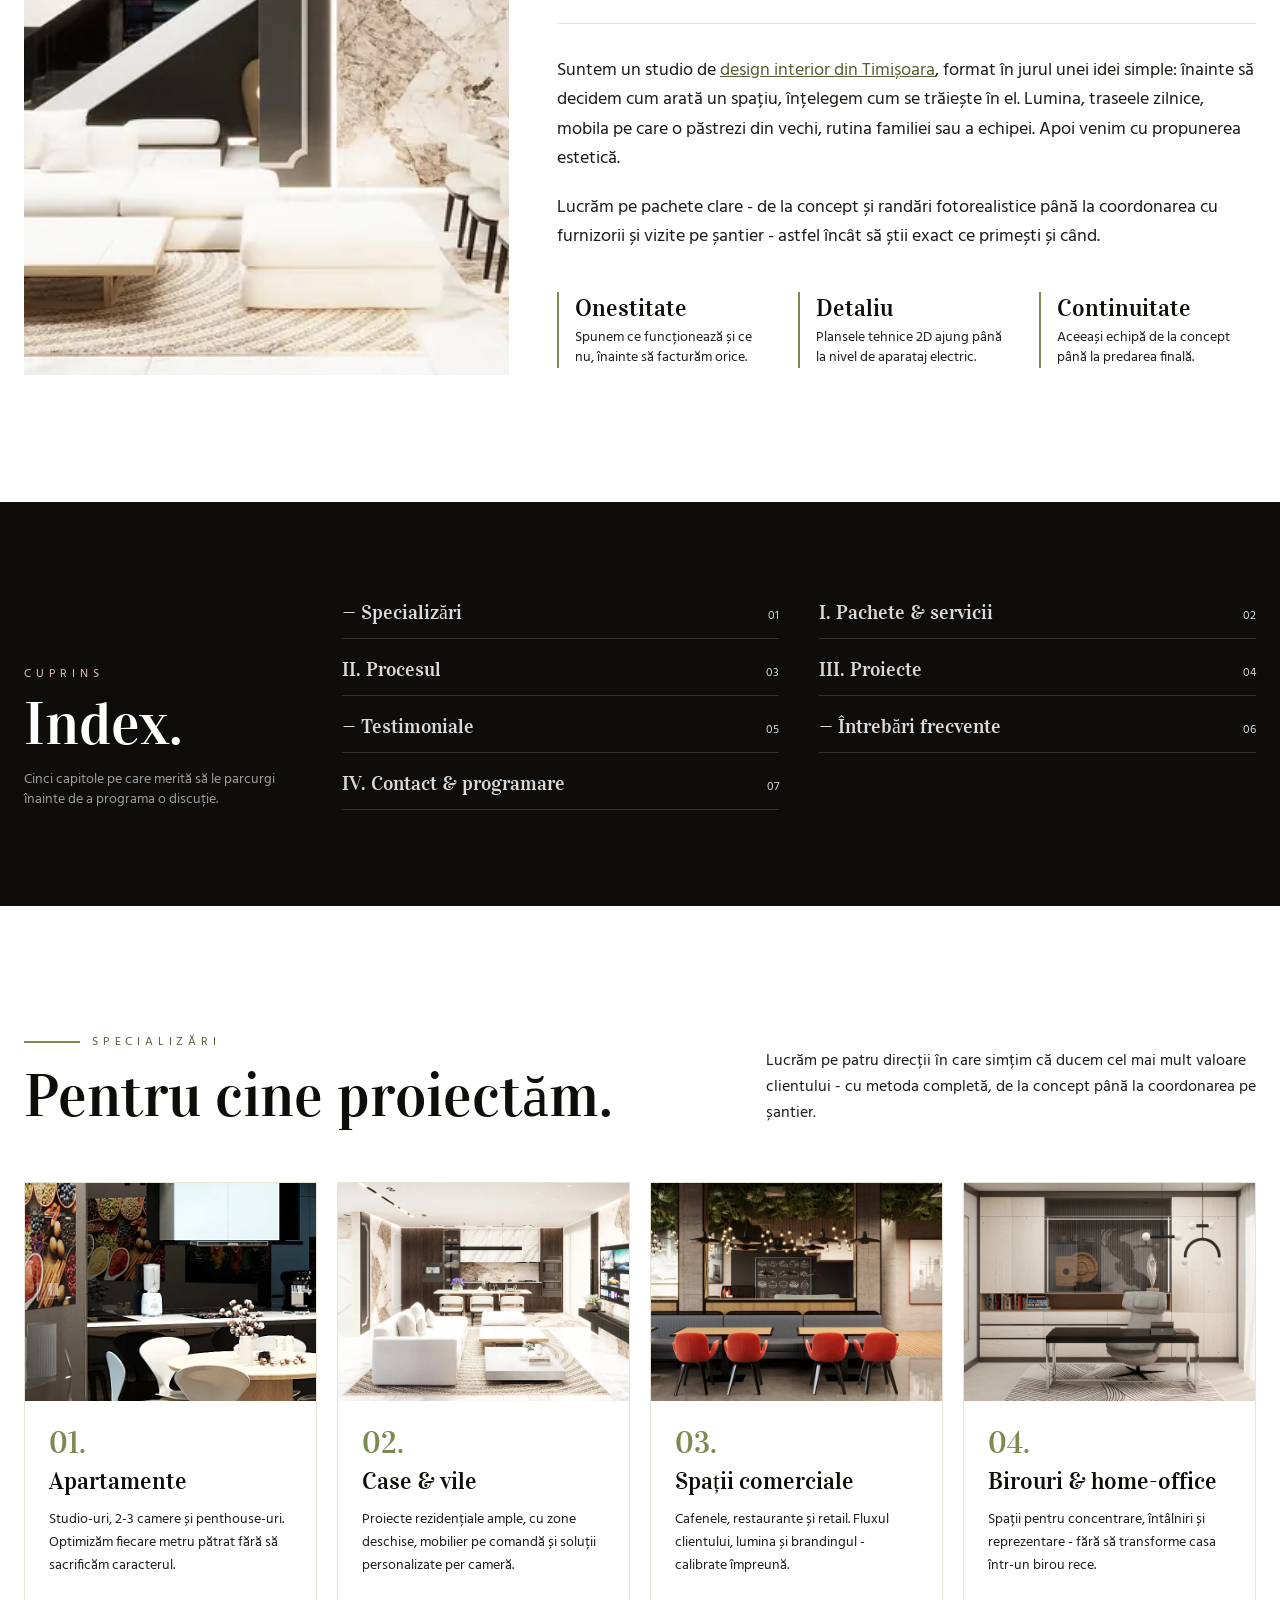
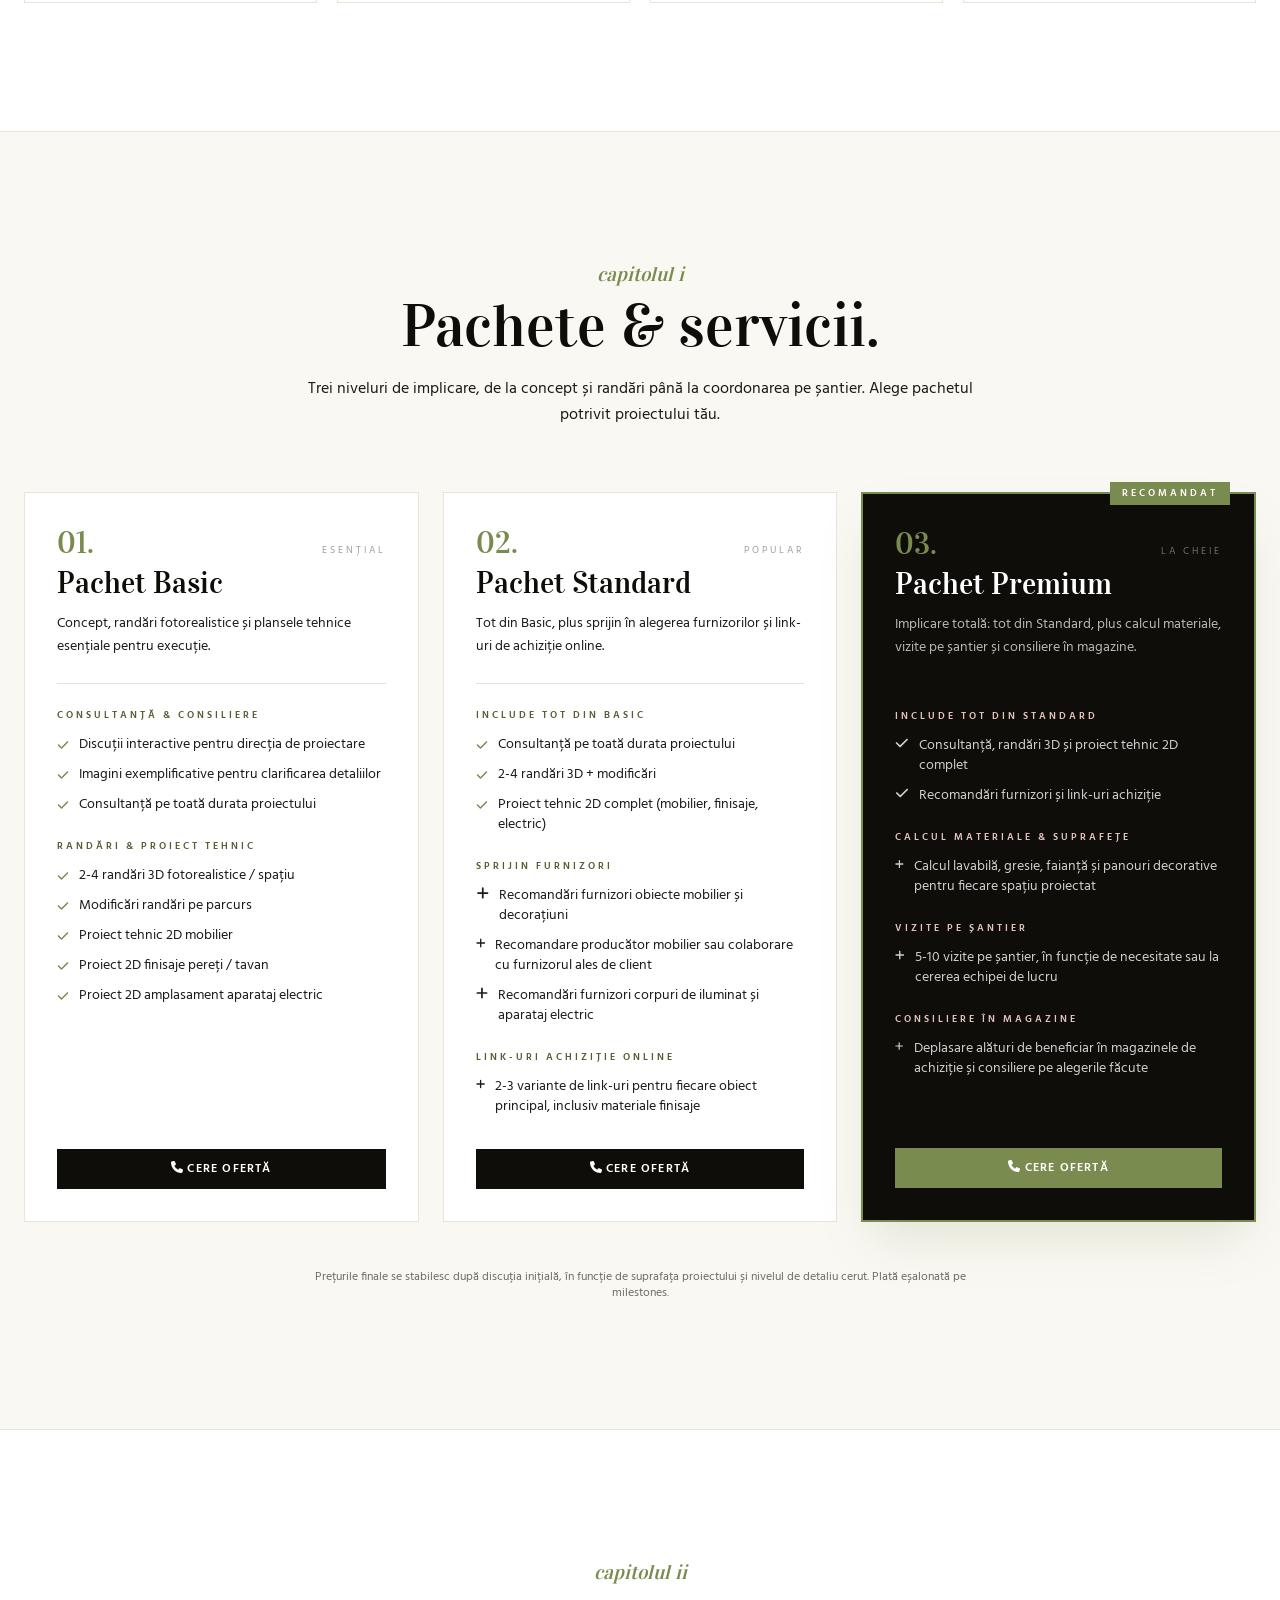
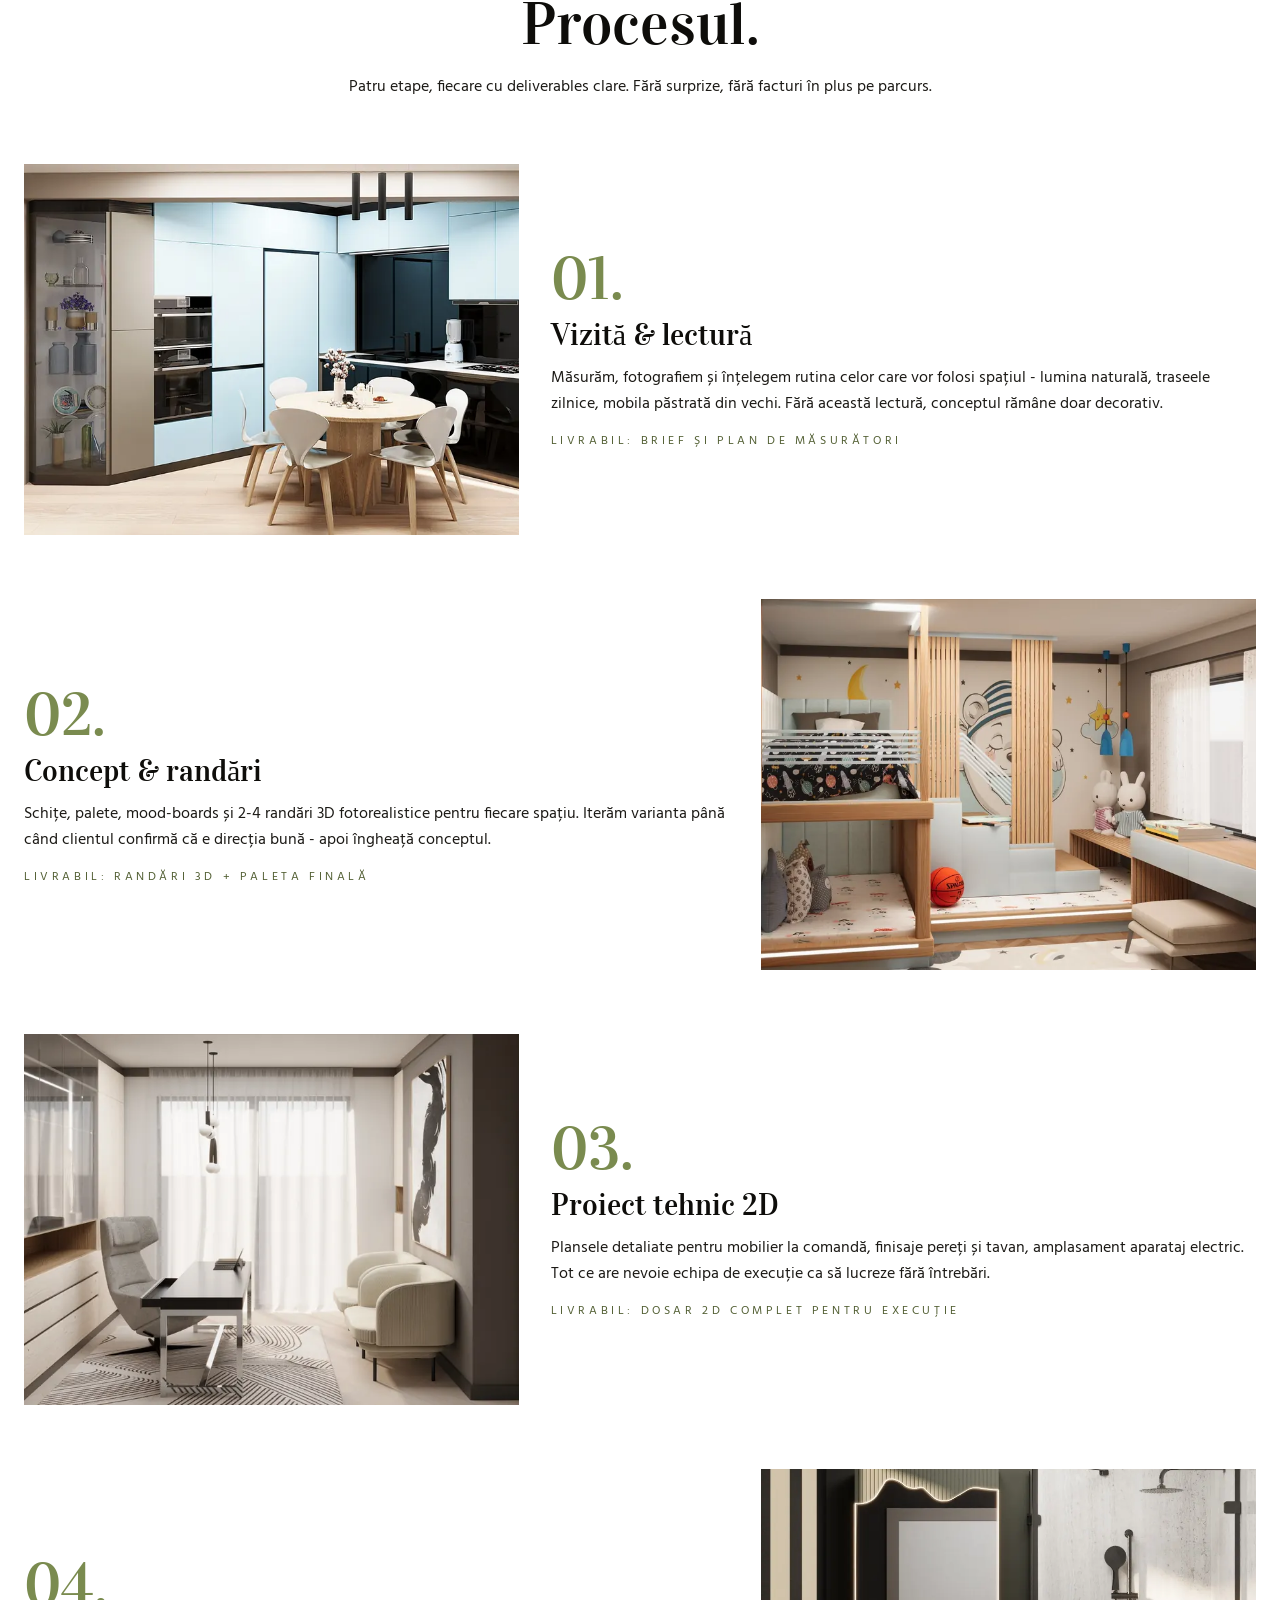
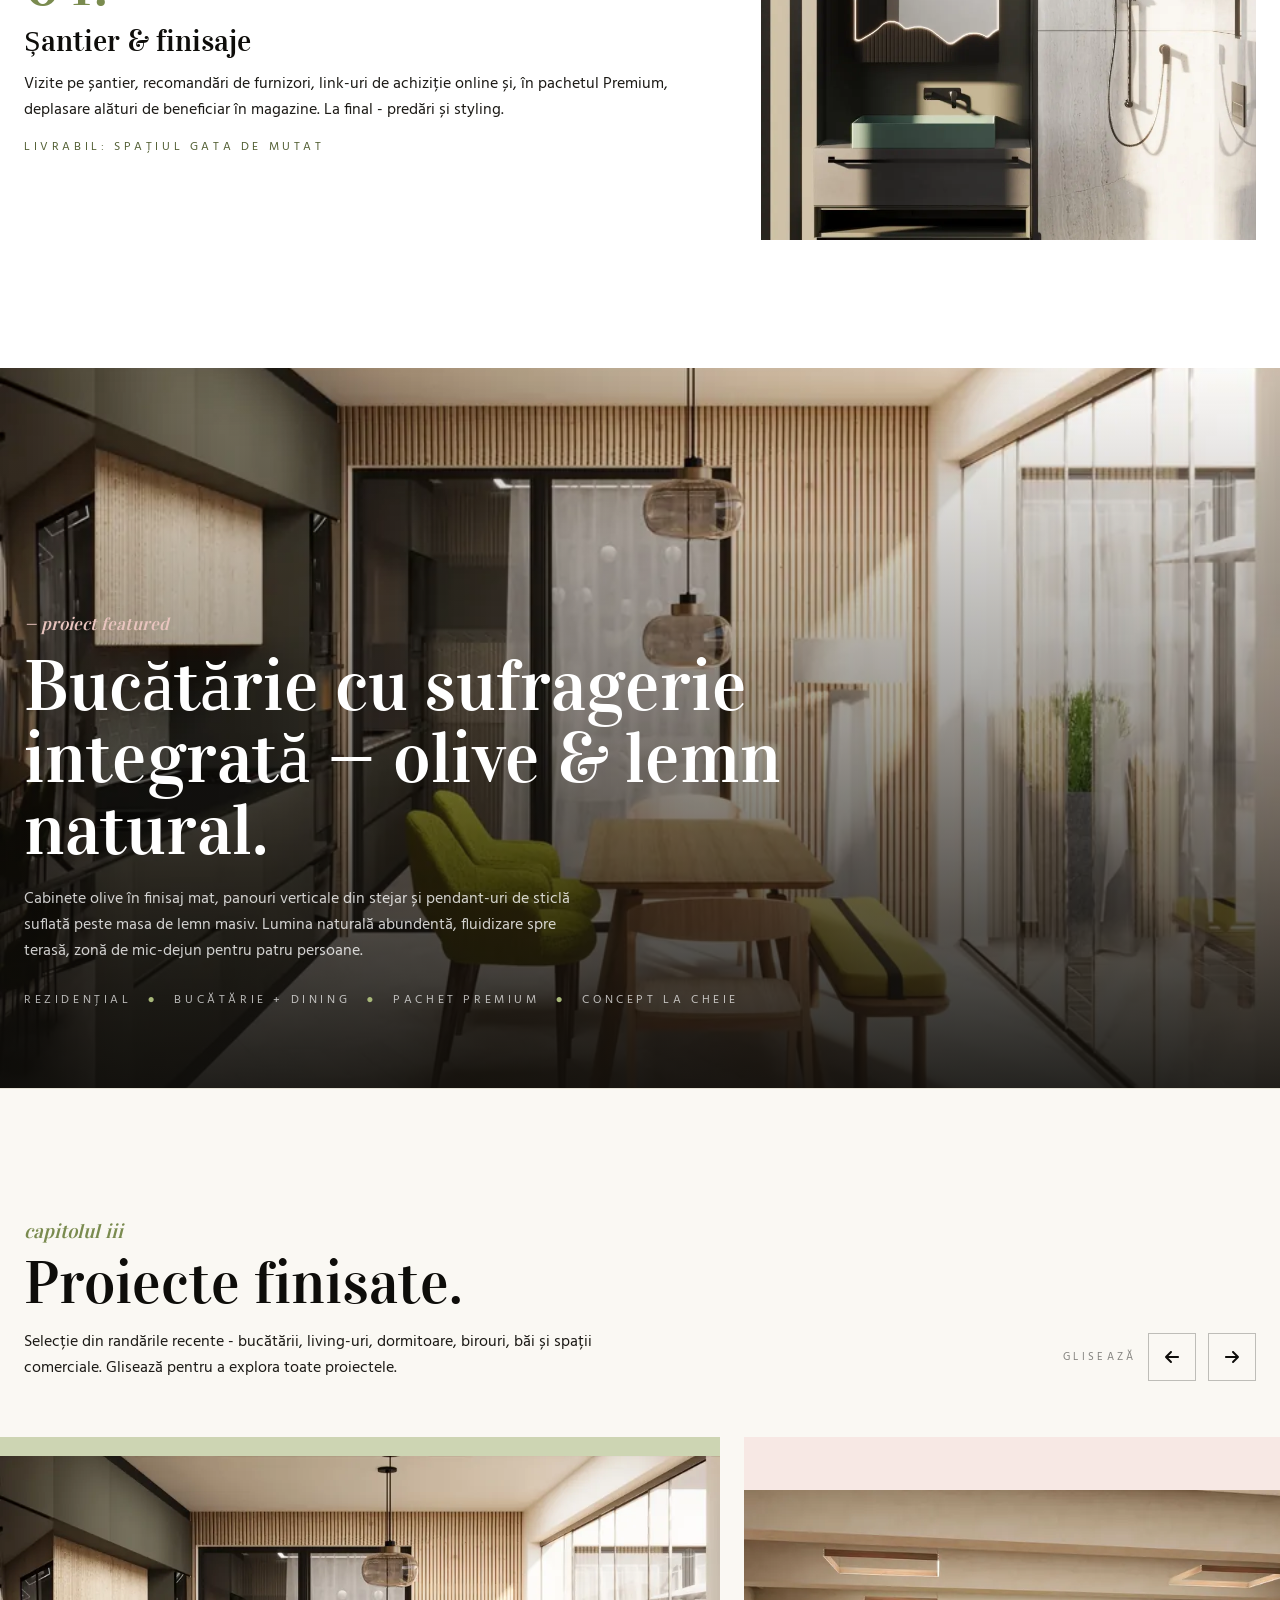
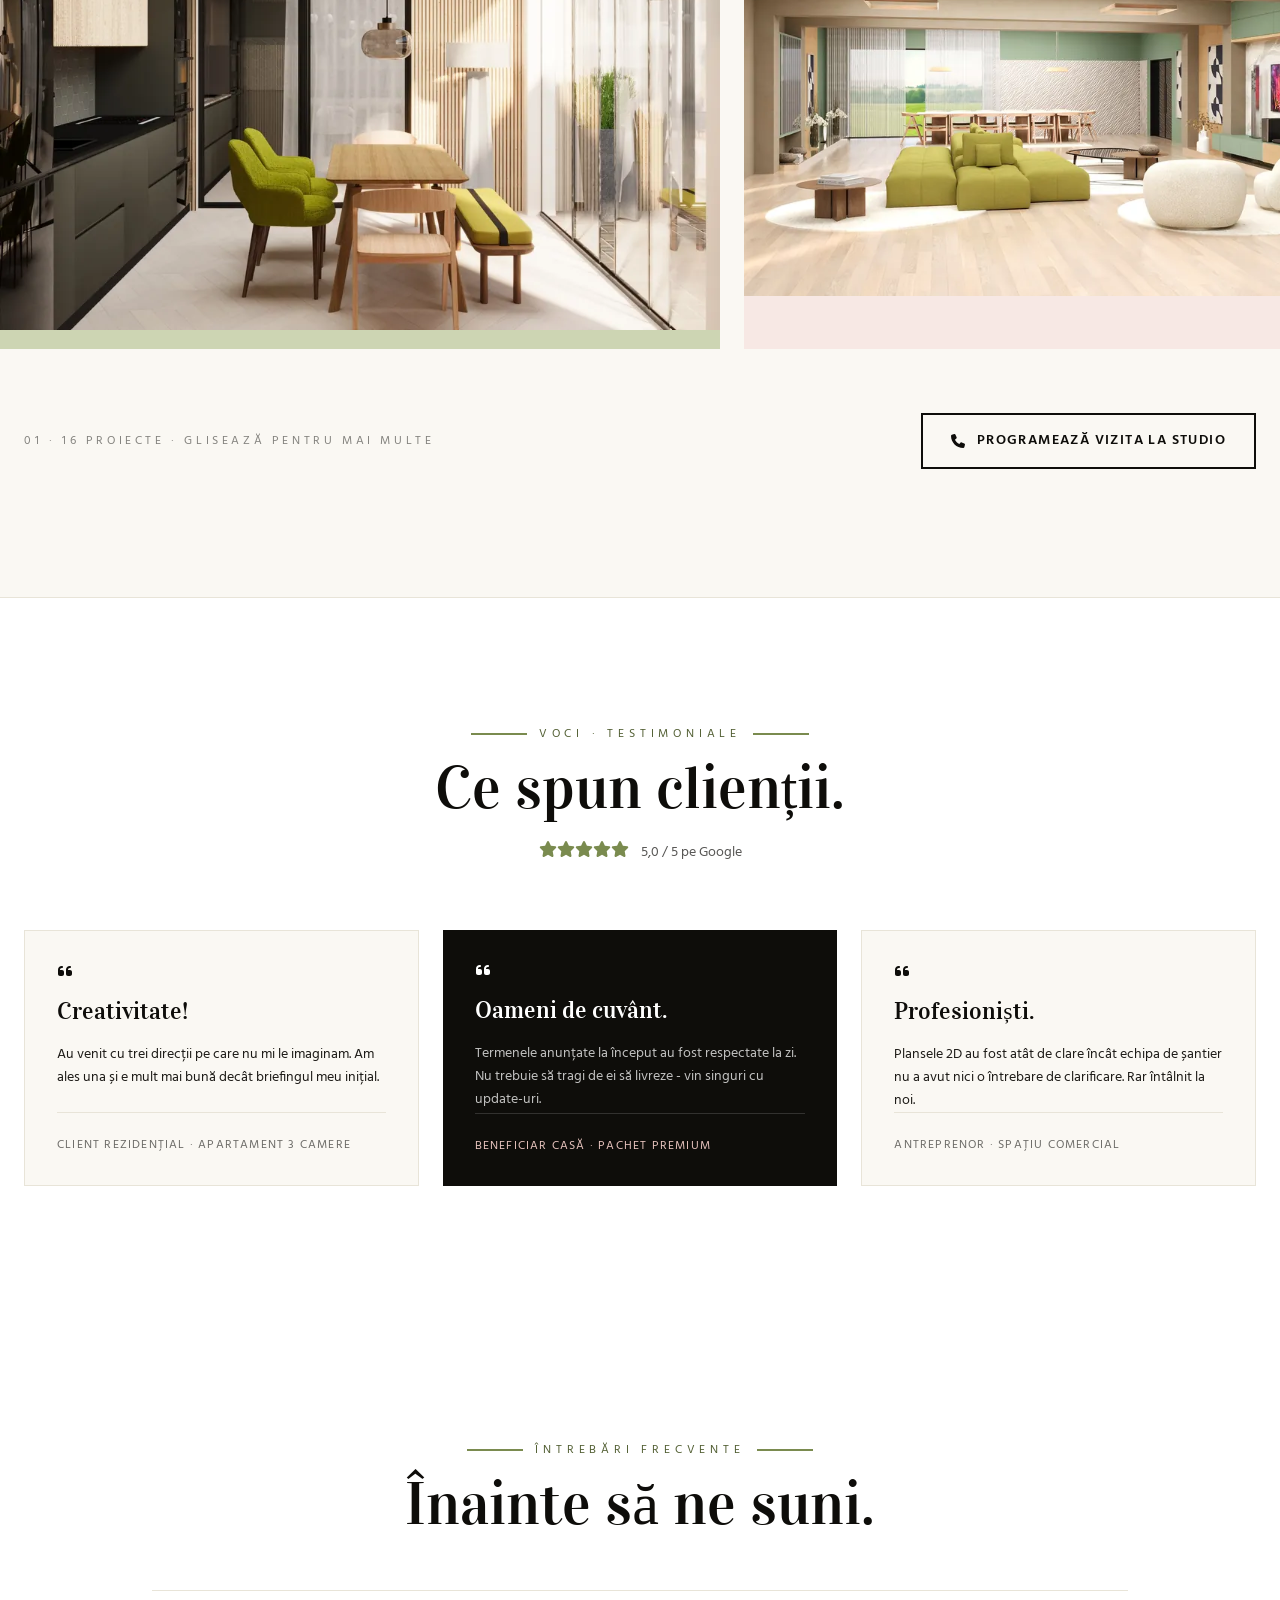
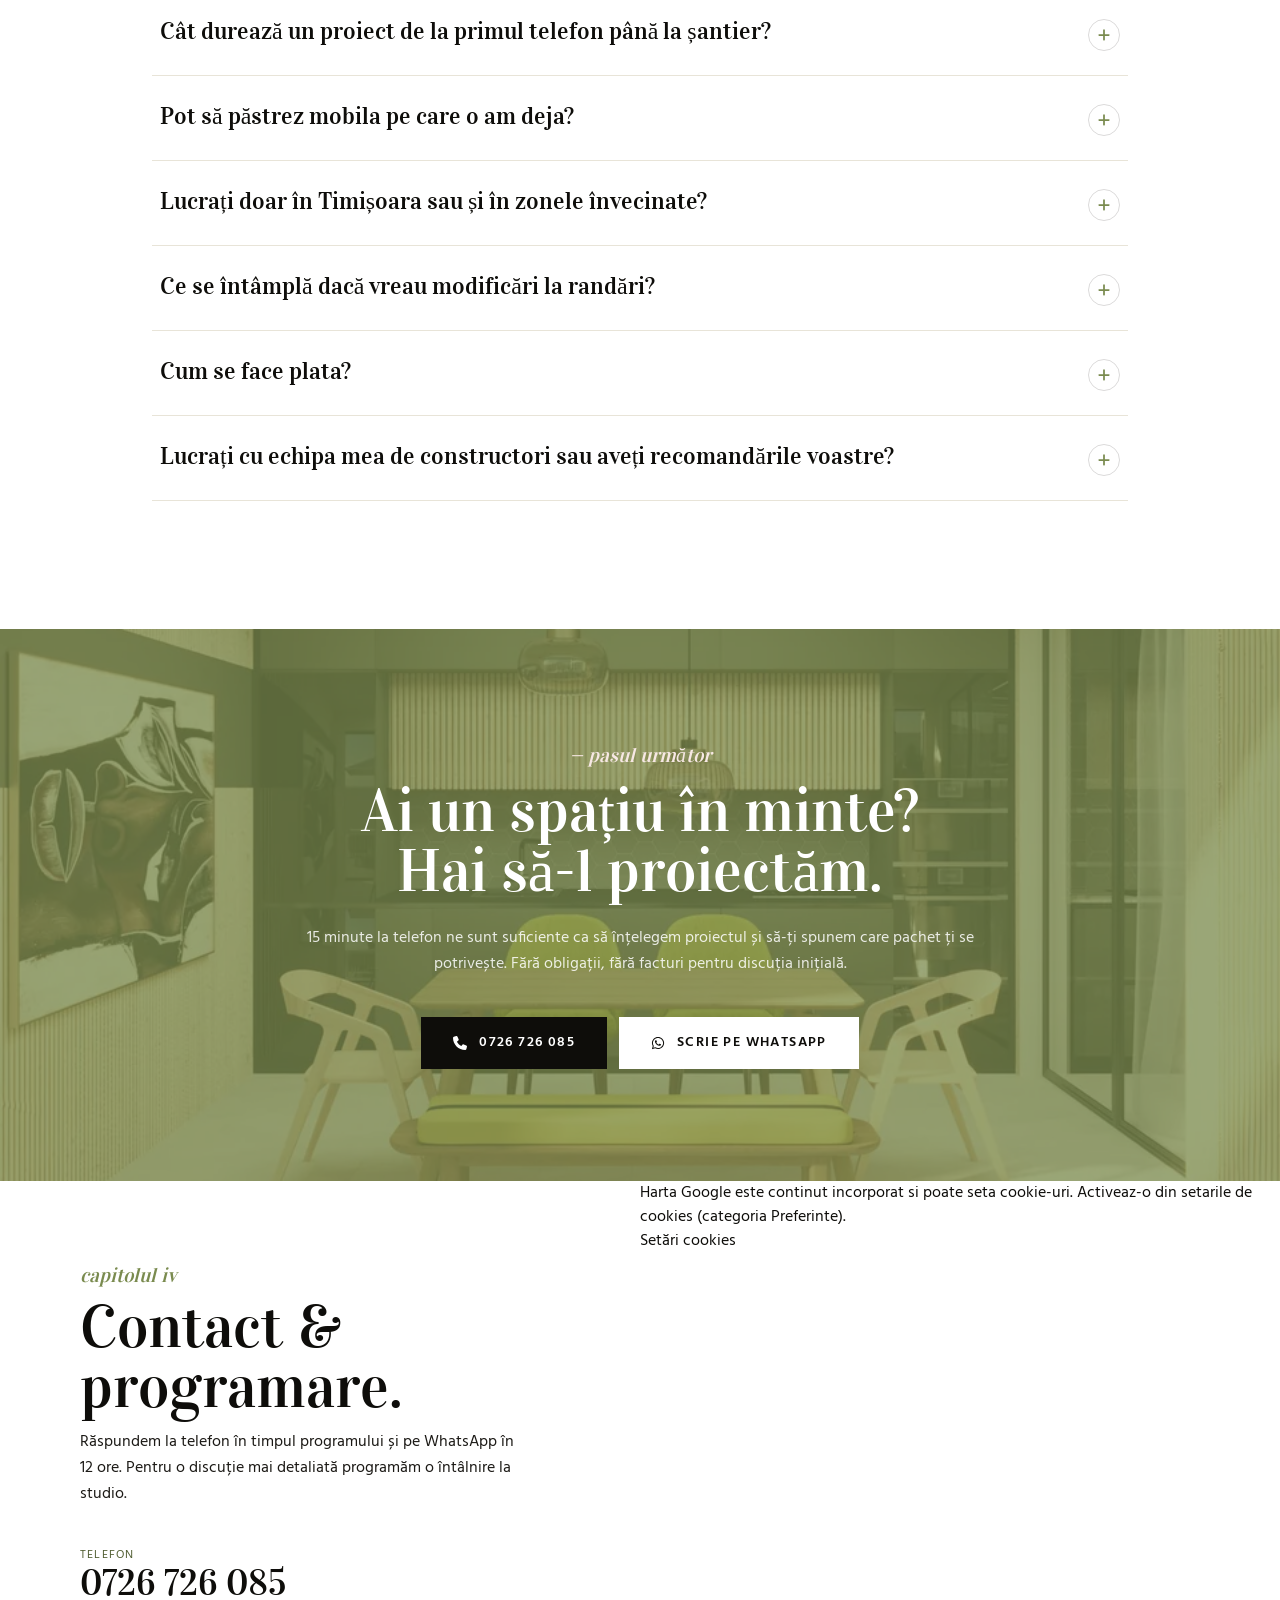
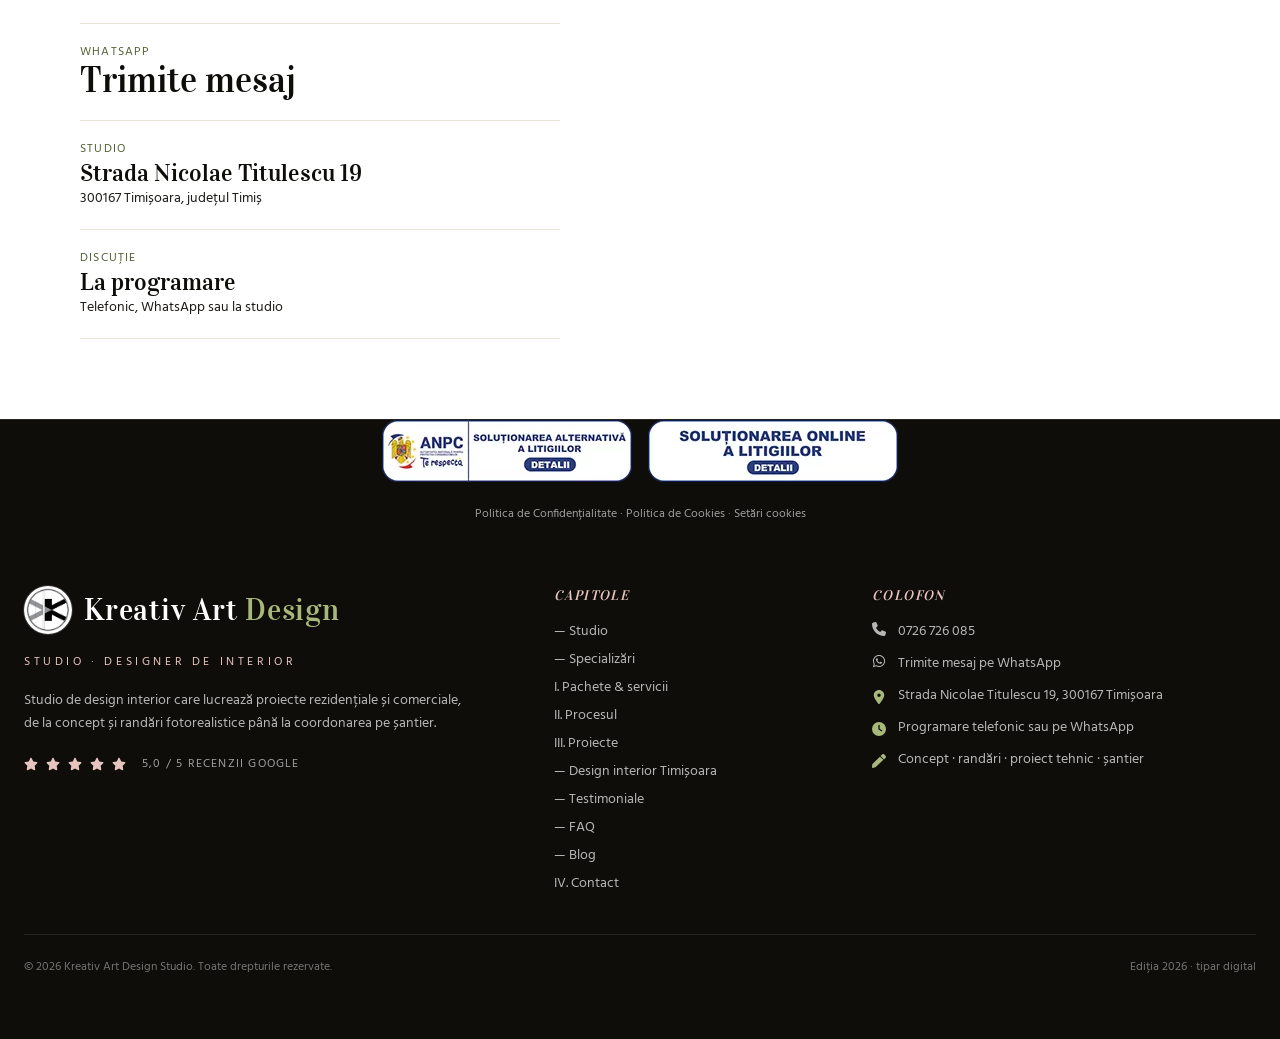
==== commit f31f5dea: "Conformitate cookies si pagini legale - banner de consimtamant cu Accept / Refuz / Setari pe categor" ====
--- a/site/index.html
+++ b/site/index.html
@@ -3,6 +3,20 @@
 <head>
 <meta charset="UTF-8">
 <meta name="viewport" content="width=device-width, initial-scale=1.0">
+<!-- Google Consent Mode v2 - default DENIED (ruleaza inaintea oricarui script de analiza) -->
+<script>
+  window.dataLayer = window.dataLayer || [];
+  function gtag(){dataLayer.push(arguments);}
+  gtag('consent', 'default', {
+    ad_storage: 'denied',
+    ad_user_data: 'denied',
+    ad_personalization: 'denied',
+    analytics_storage: 'denied',
+    functionality_storage: 'denied',
+    personalization_storage: 'denied',
+    security_storage: 'granted'
+  });
+</script>
 <title>Designer de Interior Timisoara - Kreativ Art Design</title>
 <meta name="description" content="Designer de interior Timisoara: concept, randari 3D fotorealistice, proiect tehnic 2D si coordonare santier. Pachete Basic, Standard, Premium. Tel 0726 726 085.">
 <meta name="robots" content="index,follow,max-image-preview:large">
@@ -252,13 +266,10 @@
     #ffffff;
   }
 </style>
-<!-- Google tag (gtag.js) -->
-<script async src="https://www.googletagmanager.com/gtag/js?id=G-HKGL1LG9NJ"></script>
-<script>
-  window.dataLayer = window.dataLayer || [];
-  function gtag(){dataLayer.push(arguments);}
+<!-- Google Analytics - blocat pana la consimtamant (categoria: statistici) -->
+<script type="text/plain" data-gmc-cat="analytics" async src="https://www.googletagmanager.com/gtag/js?id=G-HKGL1LG9NJ"></script>
+<script type="text/plain" data-gmc-cat="analytics">
   gtag('js', new Date());
-
   gtag('config', 'G-HKGL1LG9NJ');
 </script>
 </head>
@@ -1040,12 +1051,33 @@
       </div>
     </div>
     <div class="min-h-[420px] lg:min-h-[640px]">
-      <iframe src="https://www.google.com/maps?q=Strada+Nicolae+Titulescu+19,+Timi%C8%99oara+300167&hl=ro&z=16&output=embed" width="100%" height="100%" style="border:0; min-height:420px;" allowfullscreen="" loading="lazy" title="Locație Kreativ Art Design Studio - Strada Nicolae Titulescu 19, Timișoara"></iframe>
+      <div class="gmc-ph"><p>Harta Google este continut incorporat si poate seta cookie-uri. Activeaz-o din setarile de cookies (categoria Preferinte).</p><button type="button" class="gmc-b gmc-b--save" data-gmc-open>Set&#259;ri cookies</button></div><iframe data-gmc-src="https://www.google.com/maps?q=Strada+Nicolae+Titulescu+19,+Timi%C8%99oara+300167&hl=ro&z=16&output=embed" data-gmc-cat="preferences" style="display:none" width="100%" height="100%" style="border:0; min-height:420px;" allowfullscreen="" loading="lazy" title="Locație Kreativ Art Design Studio - Strada Nicolae Titulescu 19, Timișoara"></iframe>
     </div>
   </div>
 </section>
 
 <!-- ================= FOOTER ================= -->
+<!-- ================= ANPC + POLITICI ================= -->
+<section class="bg-ink-700 border-t border-white/10">
+  <div class="max-w-7xl mx-auto px-4 md:px-6 py-8">
+    <div class="flex flex-wrap items-center justify-center gap-4">
+      <a href="https://anpc.ro/ce-este-sal/" target="_blank" rel="noreferrer noopener">
+        <img src="images/anpc-sal.webp" alt="ANPC - Solu&#539;ionarea Alternativ&#259; a Litigiilor" width="250" height="62" loading="lazy" decoding="async" style="max-width:100%;height:auto">
+      </a>
+      <a href="https://consumer-redress.ec.europa.eu/index_ro" target="_blank" rel="noreferrer noopener">
+        <img src="images/anpc-sol.webp" alt="ANPC - Solu&#539;ionarea Online a Litigiilor" width="250" height="62" loading="lazy" decoding="async" style="max-width:100%;height:auto">
+      </a>
+    </div>
+    <p class="text-center text-xs text-white/60 mt-6">
+      <a href="/politica-de-confidentialitate/" class="hover:text-rose-300 transition">Politica de Confiden&#539;ialitate</a>
+      <span class="text-white/30"> &middot; </span>
+      <a href="/politica-de-cookies/" class="hover:text-rose-300 transition">Politica de Cookies</a>
+      <span class="text-white/30"> &middot; </span>
+      <a href="#" data-gmc-open class="hover:text-rose-300 transition">Set&#259;ri cookies</a>
+    </p>
+  </div>
+</section>
+
 <footer class="bg-ink-700 text-white/70">
   <div class="max-w-7xl mx-auto px-4 md:px-6 py-16">
     <div class="grid lg:grid-cols-12 gap-10 mb-10">
@@ -1174,5 +1206,6 @@
     });
   })();
 </script>
+<script src="/gdpr.js" defer></script>
 </body>
 </html>
